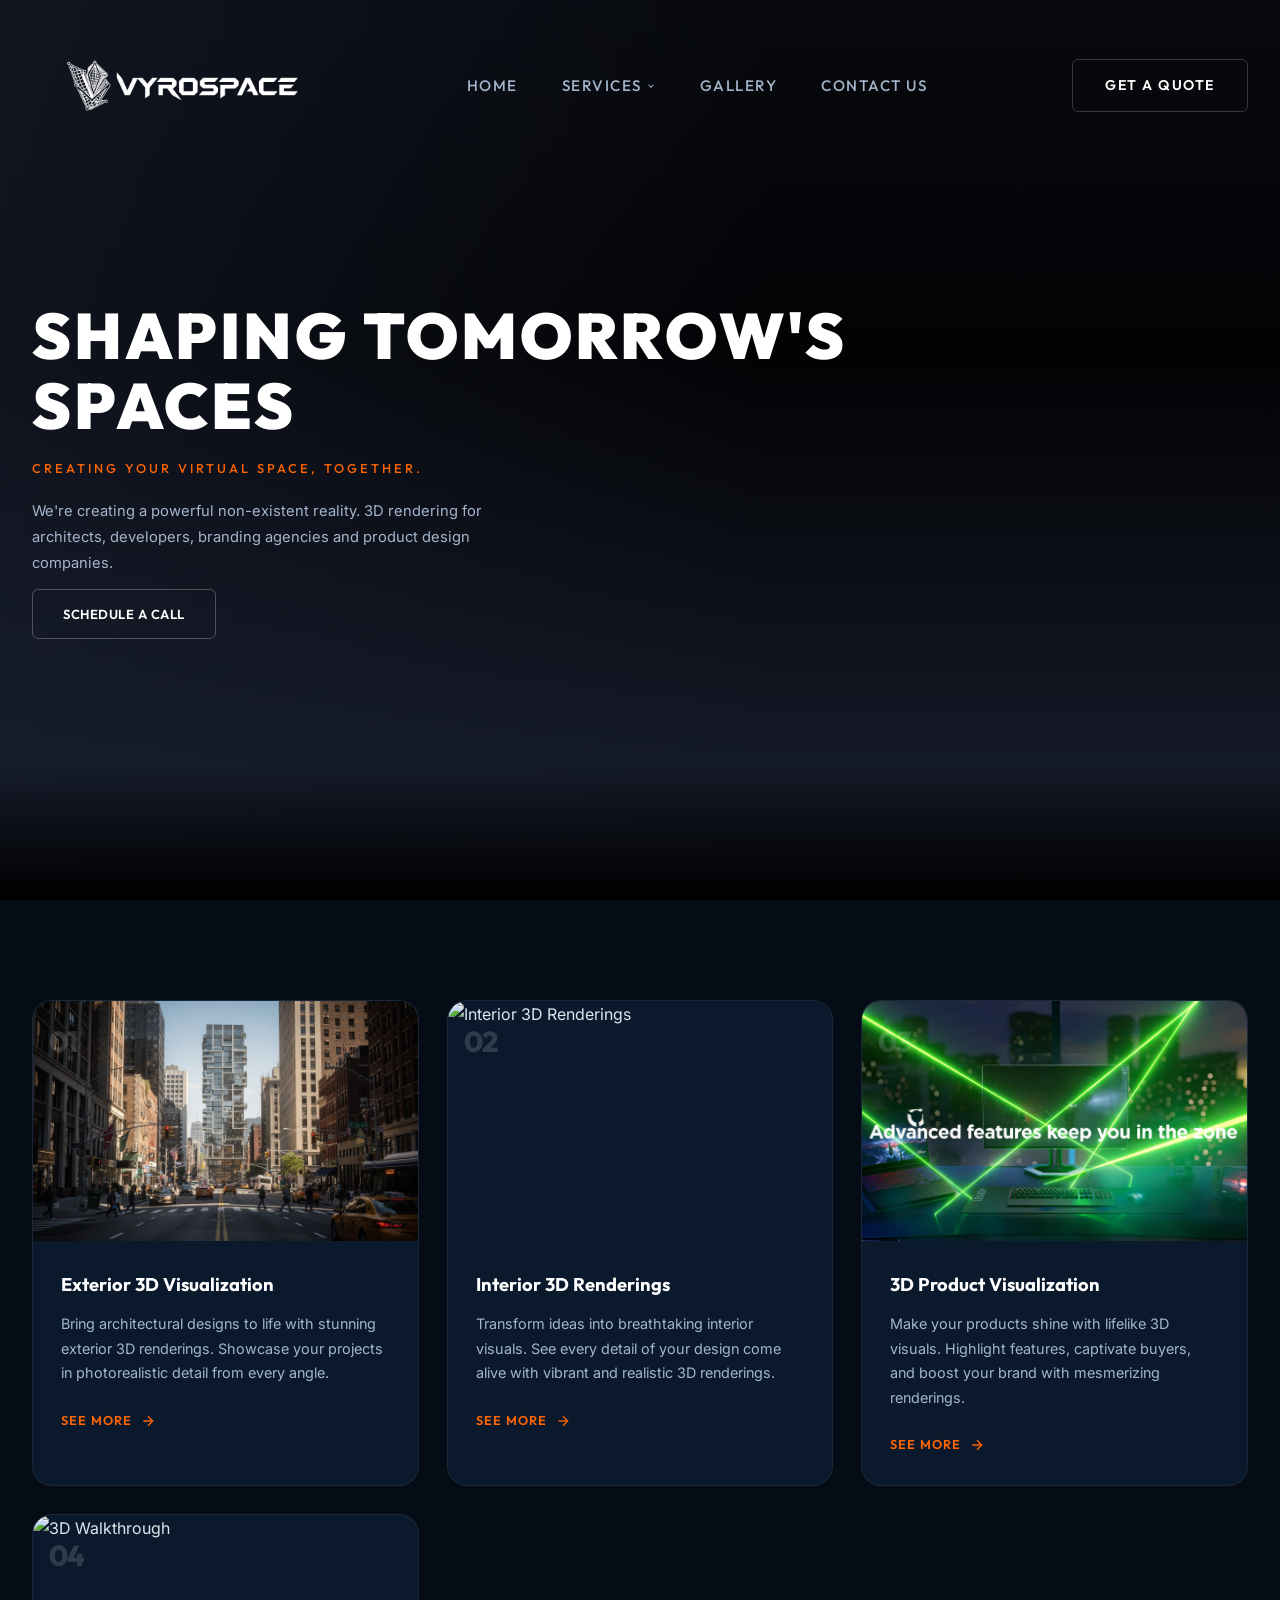
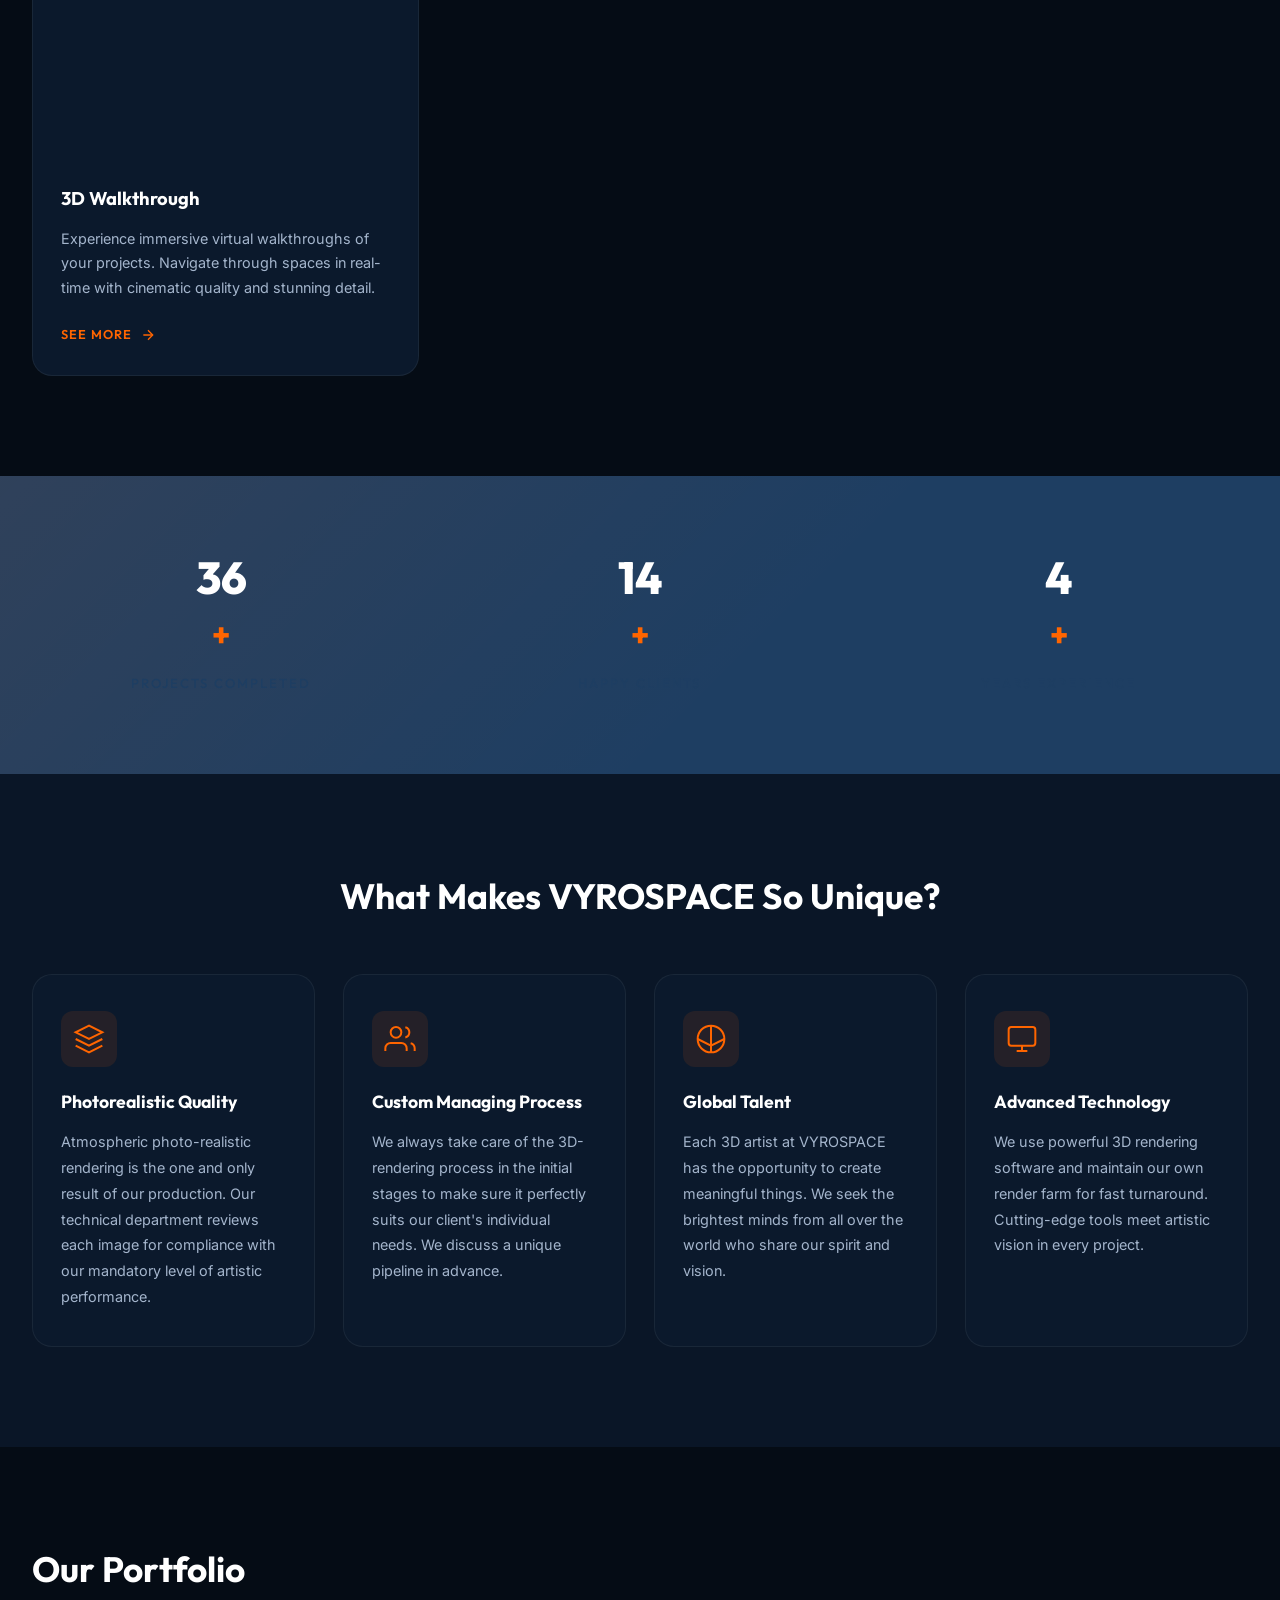
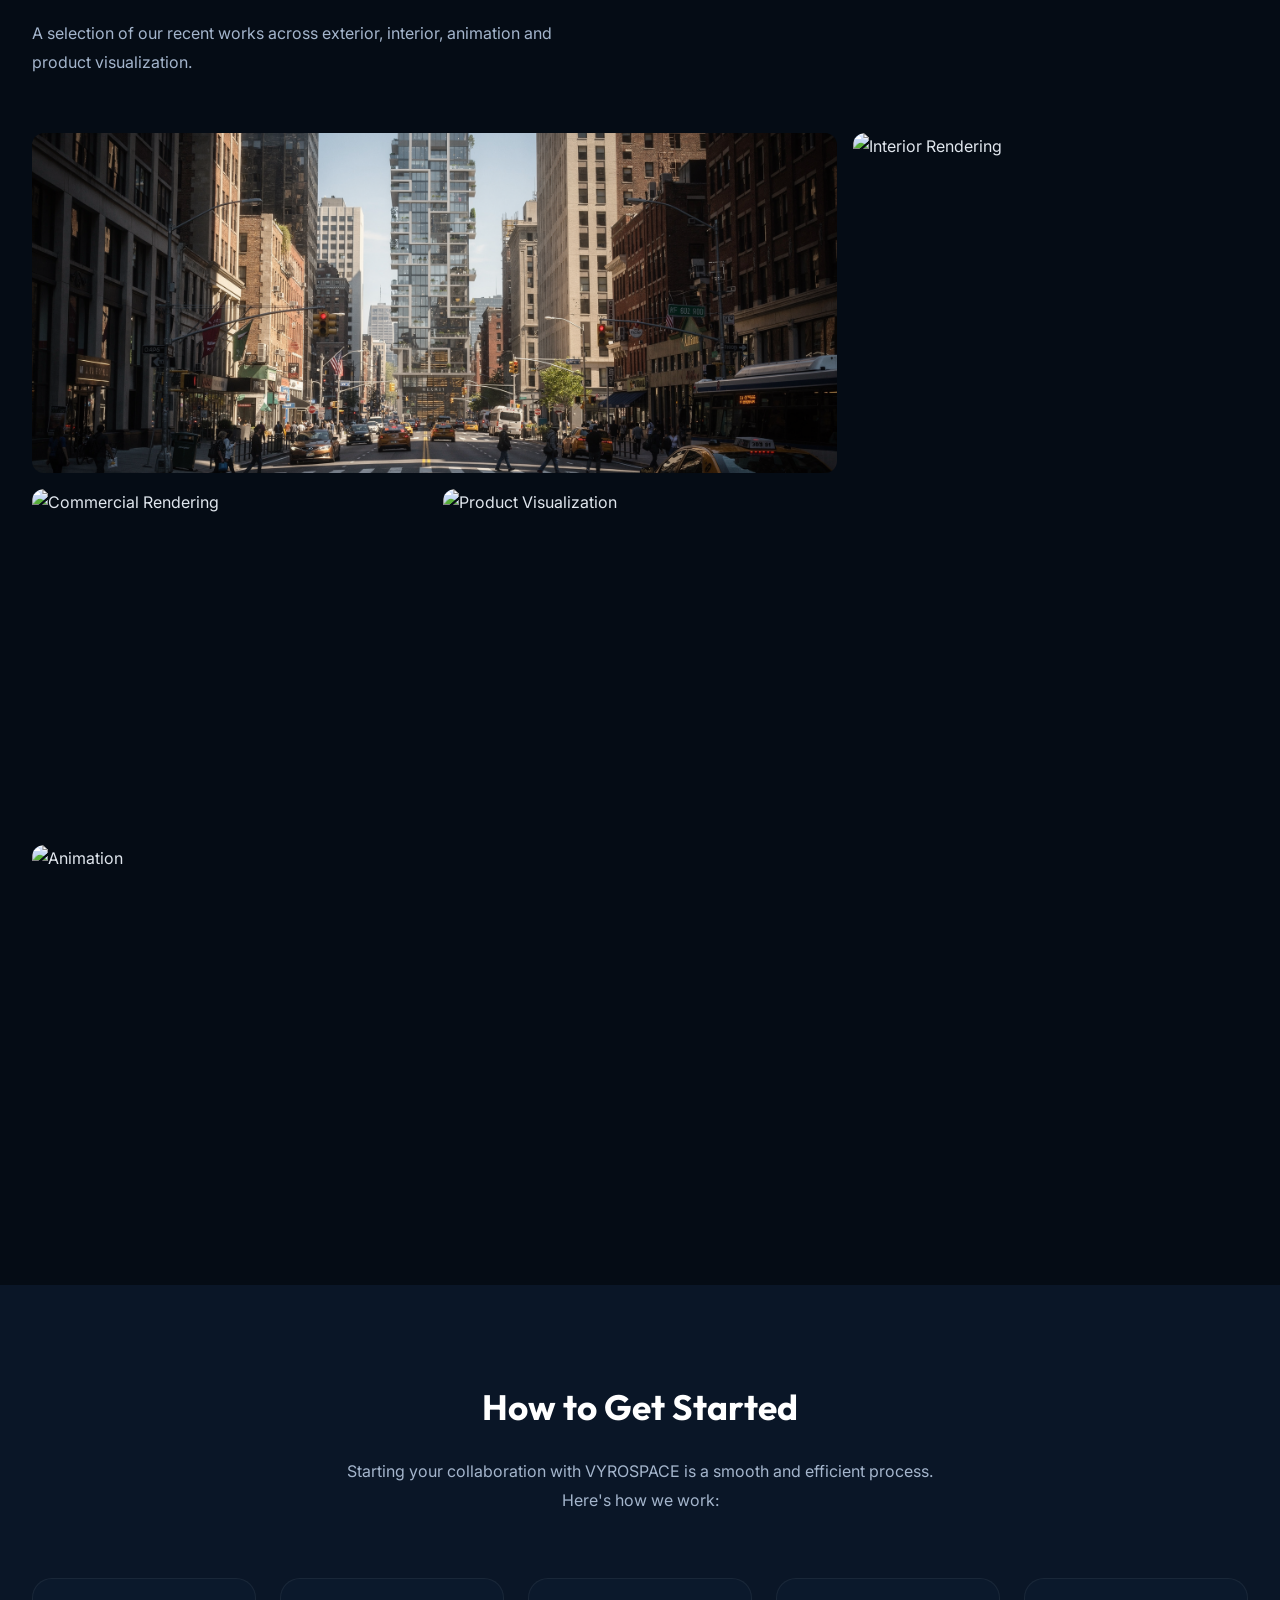
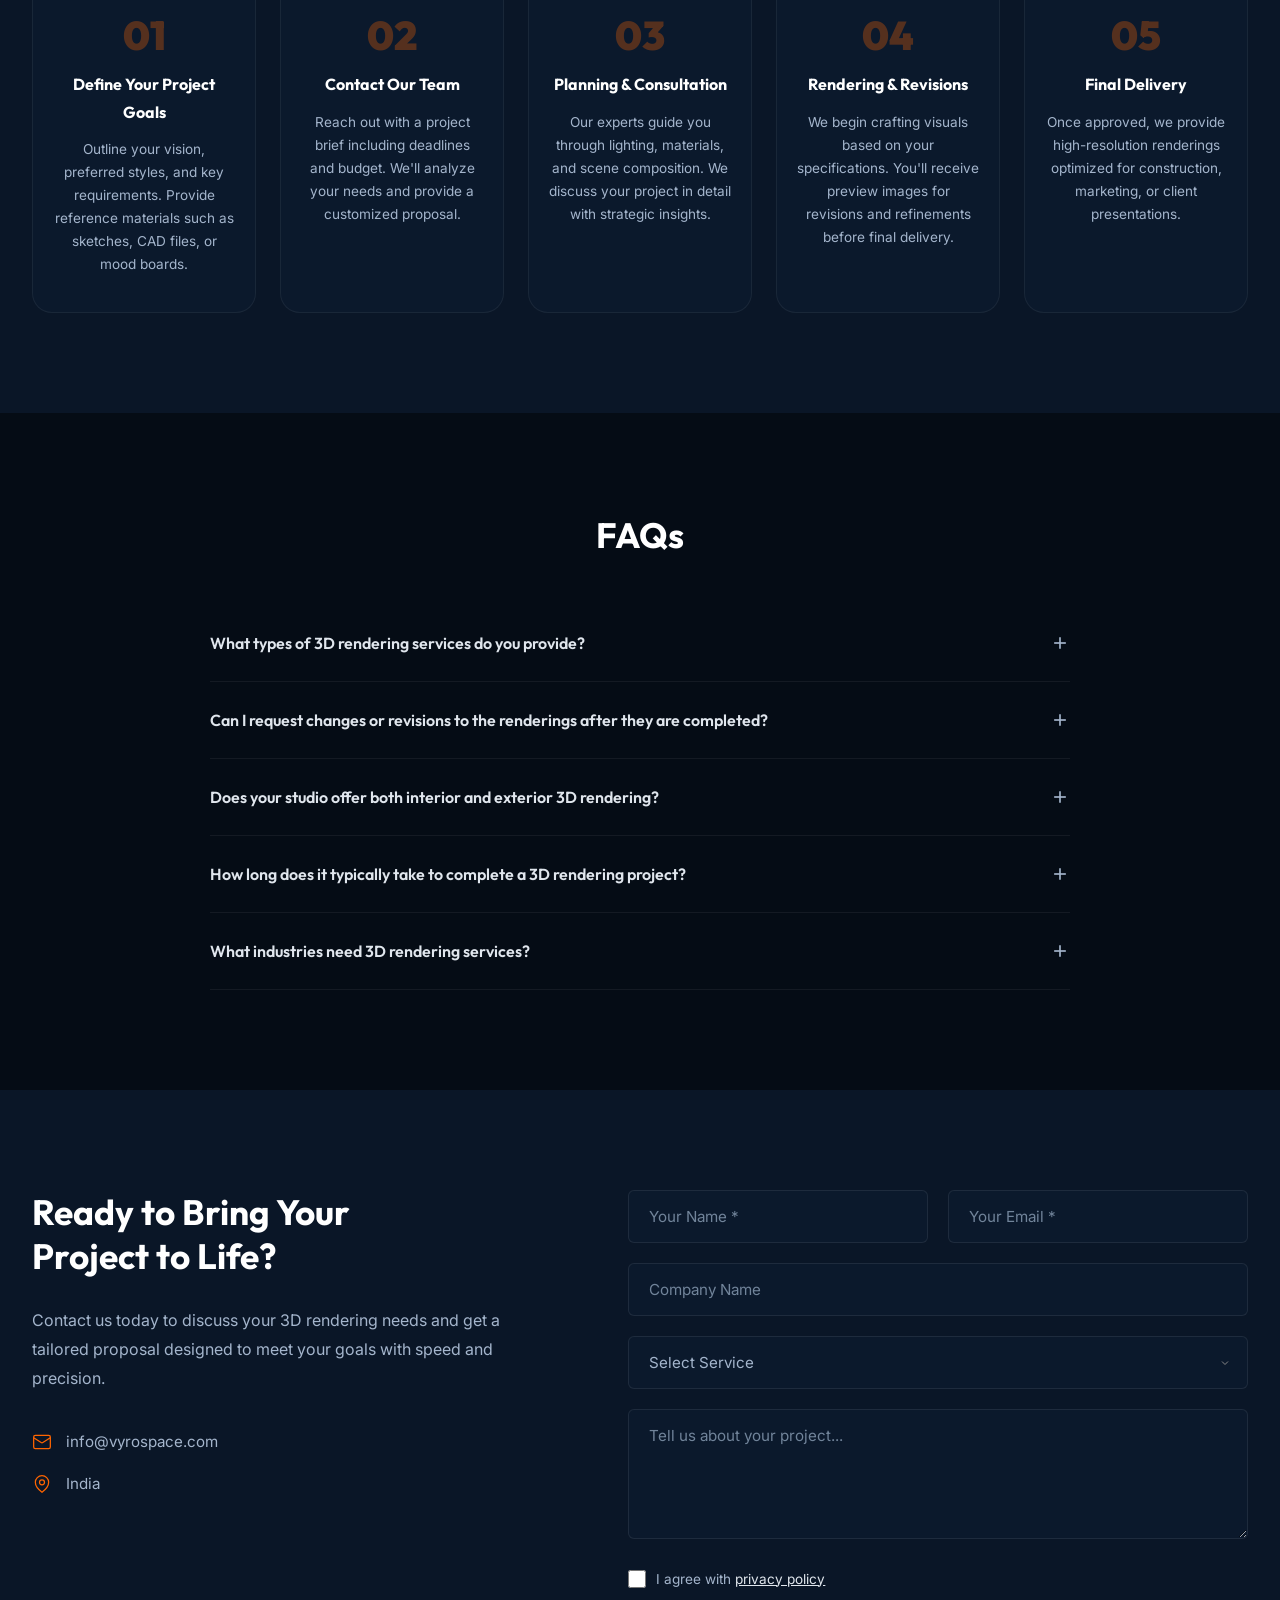
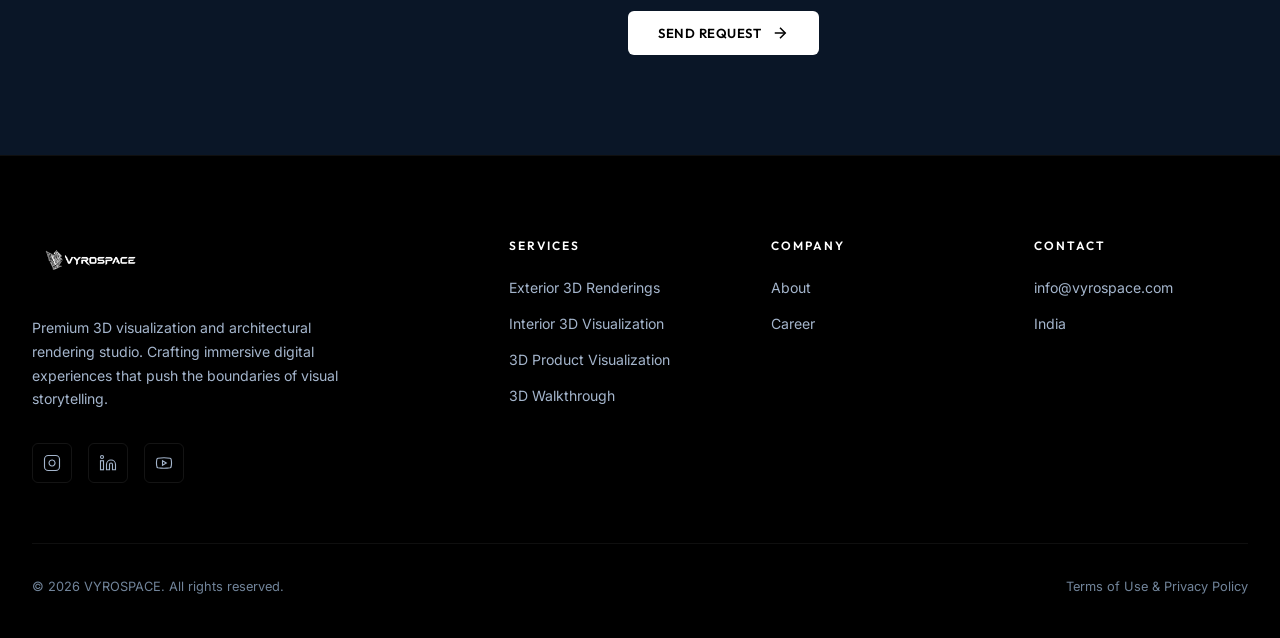
==== index.html @ 3dee6896 "Add customized Terms of Use & Privacy Policy page, re-add footer links and sitemap entry" ====
<!DOCTYPE html>
<html lang="en">

<head>
    <meta charset="UTF-8">
    <meta name="viewport" content="width=device-width, initial-scale=1.0">
    <title>VYROSPACE — 3D Rendering & Architectural Visualization Studio</title>
    <meta name="description"
        content="VYROSPACE is a premier 3D rendering and architectural visualization studio. We provide photorealistic exterior renderings, interior visualizations, product renders, and immersive 3D walkthroughs for architects, developers, and product designers worldwide.">
    <link rel="preconnect" href="https://fonts.googleapis.com">
    <link rel="preconnect" href="https://fonts.gstatic.com" crossorigin>
    <link
        href="https://fonts.googleapis.com/css2?family=Outfit:wght@300;400;500;600;700;800;900&family=Inter:wght@300;400;500;600&display=swap"
        rel="stylesheet">
    <link rel="stylesheet" href="style.css">
    <link rel="canonical" href="https://vyrospace.com/">
    <!-- Favicon -->
    <link rel="icon" type="image/png" sizes="32x32" href="vyro_main_png.png">
    <link rel="icon" type="image/png" sizes="16x16" href="vyro_main_png.png">
    <link rel="apple-touch-icon" sizes="180x180" href="vyro_main_png.png">
    <meta name="msapplication-TileColor" content="#ff6500">
    <meta name="theme-color" content="#0b192c">
    <!-- Google Search -->
    <meta name="google" content="notranslate">
    <!-- Mobile Web App -->
    <meta name="apple-mobile-web-app-status-bar-style" content="#0b192c">
    <meta name="apple-mobile-web-app-capable" content="yes">
    <meta name="mobile-web-app-capable" content="yes">
    <!-- Open Graph / Facebook -->
    <meta property="og:type" content="website">
    <meta property="og:url" content="https://vyrospace.com/">
    <meta property="og:title" content="VYROSPACE — 3D Rendering & Architectural Visualization Studio">
    <meta property="og:description" content="VYROSPACE is a premier 3D rendering and architectural visualization studio. We provide photorealistic exterior renderings, interior visualizations, product renders, and immersive 3D walkthroughs for architects, developers, and product designers worldwide.">
    <meta property="og:image" content="https://vyrospace.com/vyro_main_png.png">
    <meta property="og:site_name" content="VYROSPACE">
    <!-- Twitter Card -->
    <meta name="twitter:card" content="summary_large_image">
    <meta name="twitter:url" content="https://vyrospace.com/">
    <meta name="twitter:title" content="VYROSPACE — 3D Rendering & Architectural Visualization Studio">
    <meta name="twitter:description" content="Premium 3D rendering and architectural visualization studio. Exterior renderings, interior visualizations, product renders, and 3D walkthroughs.">
    <meta name="twitter:image" content="https://vyrospace.com/vyro_main_png.png">
</head>

<body>

    <!-- ===== STRUCTURED DATA (JSON-LD) ===== -->
    <script type="application/ld+json">
{
    "@context": "https://schema.org",
    "@type": "Organization",
    "name": "VYROSPACE",
    "alternateName": "Vyrospace 3D Visualization Studio",
    "url": "https://vyrospace.com",
    "logo": "https://vyrospace.com/vyro_main_png.png",
    "description": "Premium 3D visualization and architectural rendering studio offering exterior renderings, interior visualizations, product renders, and immersive 3D walkthroughs.",
    "foundingDate": "2022",
    "address": {
        "@type": "PostalAddress",
        "addressCountry": "IN"
    },
    "contactPoint": {
        "@type": "ContactPoint",
        "telephone": "",
        "contactType": "Customer Service",
        "email": "info@vyrospace.com",
        "availableLanguage": ["English"]
    },
    "sameAs": [
        "https://www.instagram.com/vyrospace_",
        "https://www.linkedin.com/company/vyrospace",
        "https://www.youtube.com/vyrospace"
    ],
    "serviceType": [
        "3D Exterior Rendering",
        "3D Interior Visualization",
        "3D Product Visualization",
        "3D Architectural Walkthrough",
        "Architectural Animation",
        "Virtual Staging"
    ],
    "areaServed": "Worldwide"
}
    </script>

    <script type="application/ld+json">
{
    "@context": "https://schema.org",
    "@type": "WebSite",
    "name": "VYROSPACE",
    "url": "https://vyrospace.com",
    "potentialAction": {
        "@type": "SearchAction",
        "target": "https://vyrospace.com/?s={search_term_string}",
        "query-input": "required name=search_term_string"
    }
}
    </script>

    <script type="application/ld+json">
{
    "@context": "https://schema.org",
    "@type": "FAQPage",
    "mainEntity": [
        {
            "@type": "Question",
            "name": "What types of 3D rendering services do you provide?",
            "acceptedAnswer": {
                "@type": "Answer",
                "text": "We provide a comprehensive range of 3D rendering services including exterior and interior 3D renderings, architectural animation, product visualization, 3D modeling, virtual staging, floor plan rendering, 360° virtual tours, and aerial view renderings for both architects and manufacturers."
            }
        },
        {
            "@type": "Question",
            "name": "Can I request changes or revisions to the renderings after they are completed?",
            "acceptedAnswer": {
                "@type": "Answer",
                "text": "Yes! Our workflow includes revision rounds. We provide preview images at various stages, allowing you to request changes to materials, lighting, camera angles, and overall composition before final delivery."
            }
        },
        {
            "@type": "Question",
            "name": "Does your studio offer both interior and exterior 3D rendering?",
            "acceptedAnswer": {
                "@type": "Answer",
                "text": "Absolutely. We specialize in both interior and exterior 3D visualization. Each type requires specific expertise, and our team has deep experience in both areas — from residential interiors to large-scale commercial exteriors."
            }
        },
        {
            "@type": "Question",
            "name": "How long does it typically take to complete a 3D rendering project?",
            "acceptedAnswer": {
                "@type": "Answer",
                "text": "Timelines depend on complexity. A single exterior rendering typically takes 3-5 business days. Interior scenes usually take 3-7 days. Animations and large-scale projects are quoted individually. We always discuss timelines upfront during project planning."
            }
        },
        {
            "@type": "Question",
            "name": "What industries need 3D rendering services?",
            "acceptedAnswer": {
                "@type": "Answer",
                "text": "Our services are used across many industries: architecture firms, real estate developers, interior design studios, product manufacturers, furniture companies, branding agencies, and construction companies. Anyone who needs to visualize a concept before it exists benefits from 3D rendering."
            }
        }
    ]
}
    </script>

    <script type="application/ld+json">
{
    "@context": "https://schema.org",
    "@type": "Service",
    "serviceType": "Exterior 3D Rendering",
    "name": "Exterior 3D Rendering Services",
    "alternateName": ["Architectural Visualization", "3D Exterior Renders", "Building Renderings"],
    "description": "Premium exterior 3D rendering services for real estate developers, architects, and marketing teams. Photorealistic architectural visualizations with cinematic lighting and realistic materials.",
    "url": "https://vyrospace.com/exterior-rendering.html",
    "provider": {
        "@type": "Organization",
        "name": "VYROSPACE",
        "url": "https://vyrospace.com"
    },
    "areaServed": "Worldwide"
}
    </script>

    <script type="application/ld+json">
{
    "@context": "https://schema.org",
    "@type": "Service",
    "serviceType": "Interior 3D Visualization",
    "name": "Interior 3D Visualization Services",
    "alternateName": ["Interior Design Renders", "3D Interior Rendering"],
    "description": "Premium interior 3D visualization services. Photorealistic interior renders for architects, designers, and real estate marketing that capture atmosphere, mood, and authentic lived-in details.",
    "url": "https://vyrospace.com/interior-visualization.html",
    "provider": {
        "@type": "Organization",
        "name": "VYROSPACE",
        "url": "https://vyrospace.com"
    },
    "areaServed": "Worldwide"
}
    </script>

    <script type="application/ld+json">
{
    "@context": "https://schema.org",
    "@type": "Service",
    "serviceType": "3D Product Visualization",
    "name": "3D Product Visualization Services",
    "alternateName": ["Product CGI", "Product Rendering", "3D Product Rendering"],
    "description": "Premium 3D product visualization services. Photorealistic CGI renders for e-commerce, marketing, and branding — studio shots, lifestyle scenes, and 360° interactive views.",
    "url": "https://vyrospace.com/product-visualization.html",
    "provider": {
        "@type": "Organization",
        "name": "VYROSPACE",
        "url": "https://vyrospace.com"
    },
    "areaServed": "Worldwide"
}
    </script>

    <script type="application/ld+json">
{
    "@context": "https://schema.org",
    "@type": "Service",
    "serviceType": "3D Walkthrough",
    "name": "Immersive 3D Walkthrough Services",
    "alternateName": ["Virtual Tour", "3D Walkthrough Animation", "Architectural Walkthrough"],
    "description": "Experience your projects before they exist with immersive 3D walkthroughs. Interactive spatial storytelling and cinematic virtual tours for architecture, real estate, and hospitality.",
    "url": "https://vyrospace.com/3d-walkthrough.html",
    "provider": {
        "@type": "Organization",
        "name": "VYROSPACE",
        "url": "https://vyrospace.com"
    },
    "areaServed": "Worldwide"
}
    </script>

    <!-- ===== NAVIGATION ===== -->
    <nav class="navbar" id="navbar">
        <div class="nav-container">
            <a href="#" class="nav-logo"><img src="vyro_main_png.png" alt="VYROSPACE" class="nav-logo-img"></a>
            <div class="nav-menu" id="navMenu">
                <ul class="nav-links">
                    <li><a href="#" class="nav-link">Home</a></li>
                    <li class="nav-dropdown">
                        <a href="#" class="nav-link nav-link-dropdown">Services
                            <svg width="10" height="10" viewBox="0 0 24 24" fill="none" stroke="currentColor"
                                stroke-width="2.5">
                                <polyline points="6 9 12 15 18 9" />
                            </svg>
                        </a>
                        <div class="dropdown-menu">
                            <a href="exterior-rendering.html">Exterior 3D Renderings</a>
                            <a href="interior-visualization.html">Interior 3D Visualization</a>
                            <a href="product-visualization.html">3D Product Visualization</a>
                            <a href="3d-walkthrough.html">3D Walkthrough</a>
                        </div>
                    </li>
                    <li><a href="#works" class="nav-link">Gallery</a></li>

                    <li><a href="#contact" class="nav-link">Contact Us</a></li>
                </ul>
            </div>
            <a href="#contact" class="nav-cta-btn">Get a Quote</a>
            <button class="hamburger" id="hamburger" aria-label="Toggle menu">
                <span></span><span></span><span></span>
            </button>
        </div>
    </nav>

    <!-- ===== HERO SECTION ===== -->
    <section class="hero" id="hero">
        <div class="hero-video-bg">
            <video autoplay muted loop playsinline class="hero-bg-img">
                <source src="hf_20260218_150059_e7d3cd63-dfe4-425d-a7bb-986e0fa27bad.mp4" type="video/mp4">
            </video>
            <div class="hero-overlay"></div>
        </div>

        <div class="hero-content">
            <h1 class="hero-title">Shaping Tomorrow's<br>Spaces</h1>
            <p class="hero-tagline">Creating Your Virtual Space, Together.</p>
            <p class="hero-desc">We're creating a powerful non-existent reality. 3D rendering for architects,
                developers, branding agencies and product design companies.</p>

            <div class="hero-cta-row">

                <a href="#contact" class="btn btn-outline-hero">Schedule a Call</a>
            </div>
        </div>
    </section>

    <!-- ===== SERVICES SHOWCASE ===== -->
    <section class="services-showcase" id="services">
        <div class="container">
            <div class="services-grid">
                <!-- Service 1: Exterior -->
                <div class="service-card reveal-item">
                    <div class="service-card-img">
                        <img src="generated image/Exterior 3d renders/hf_20260221_123254_e76dc5b9-0c51-4465-aec0-39c0541b2e60.png"
                            alt="Exterior 3D Visualization" loading="lazy">
                        <div class="service-card-num">01</div>
                    </div>
                    <div class="service-card-body">
                        <h3>Exterior 3D Visualization</h3>
                        <p>Bring architectural designs to life with stunning exterior 3D renderings. Showcase your
                            projects in photorealistic detail from every angle.</p>
                        <a href="exterior-rendering.html" class="service-link">See More
                            <svg width="16" height="16" viewBox="0 0 24 24" fill="none" stroke="currentColor"
                                stroke-width="2">
                                <line x1="5" y1="12" x2="19" y2="12" />
                                <polyline points="12 5 19 12 12 19" />
                            </svg>
                        </a>
                    </div>
                </div>

                <!-- Service 2: Interior -->
                <div class="service-card reveal-item">
                    <div class="service-card-img">
                        <img src="https://images.unsplash.com/photo-1600607687939-ce8a6c25118c?w=800&q=80"
                            alt="Interior 3D Renderings" loading="lazy">
                        <div class="service-card-num">02</div>
                    </div>
                    <div class="service-card-body">
                        <h3>Interior 3D Renderings</h3>
                        <p>Transform ideas into breathtaking interior visuals. See every detail of your design come
                            alive with vibrant and realistic 3D renderings.</p>
                        <a href="interior-visualization.html" class="service-link">See More
                            <svg width="16" height="16" viewBox="0 0 24 24" fill="none" stroke="currentColor"
                                stroke-width="2">
                                <line x1="5" y1="12" x2="19" y2="12" />
                                <polyline points="12 5 19 12 12 19" />
                            </svg>
                        </a>
                    </div>
                </div>




                <!-- Service 4: Product Viz -->
                <div class="service-card reveal-item">
                    <div class="service-card-img">
                        <img src="Screenshot_1.png" alt="3D Product Visualization" loading="lazy">
                        <div class="service-card-num">03</div>
                    </div>
                    <div class="service-card-body">
                        <h3>3D Product Visualization</h3>
                        <p>Make your products shine with lifelike 3D visuals. Highlight features, captivate buyers, and
                            boost your brand with mesmerizing renderings.</p>
                        <a href="product-visualization.html" class="service-link">See More
                            <svg width="16" height="16" viewBox="0 0 24 24" fill="none" stroke="currentColor"
                                stroke-width="2">
                                <line x1="5" y1="12" x2="19" y2="12" />
                                <polyline points="12 5 19 12 12 19" />
                            </svg>
                        </a>
                    </div>
                </div>

                <!-- Service 5: 3D Walkthrough -->
                <div class="service-card reveal-item">
                    <div class="service-card-img">
                        <img src="https://images.unsplash.com/photo-1545324418-cc1a3fa10c00?w=800&q=80"
                            alt="3D Walkthrough" loading="lazy">
                        <div class="service-card-num">04</div>
                    </div>
                    <div class="service-card-body">
                        <h3>3D Walkthrough</h3>
                        <p>Experience immersive virtual walkthroughs of your projects. Navigate through spaces in
                            real-time
                            with cinematic quality and stunning detail.</p>
                        <a href="3d-walkthrough.html" class="service-link">See More
                            <svg width="16" height="16" viewBox="0 0 24 24" fill="none" stroke="currentColor"
                                stroke-width="2">
                                <line x1="5" y1="12" x2="19" y2="12" />
                                <polyline points="12 5 19 12 12 19" />
                            </svg>
                        </a>
                    </div>
                </div>
            </div>
        </div>
    </section>

    <!-- ===== STATS BAR ===== -->
    <section class="stats-bar">
        <div class="container">
            <div class="stats-grid">
                <div class="stat-item">
                    <span class="stat-num" data-target="37">0</span><span class="stat-suffix">+</span>
                    <span class="stat-label">Projects Completed</span>
                </div>
                <div class="stat-item">
                    <span class="stat-num" data-target="14">0</span><span class="stat-suffix">+</span>
                    <span class="stat-label">Happy Clients</span>
                </div>
                <div class="stat-item">
                    <span class="stat-num" data-target="4">0</span><span class="stat-suffix">+</span>
                    <span class="stat-label">Years Experience</span>
                </div>
            </div>
        </div>
    </section>


    <!-- ===== WHY CHOOSE US ===== -->
    <section class="why-section">
        <div class="container">
            <h2 class="section-heading section-heading-center">What Makes VYROSPACE So Unique?</h2>
            <div class="why-grid">
                <div class="why-card reveal-item">
                    <div class="why-icon">
                        <svg width="32" height="32" viewBox="0 0 24 24" fill="none" stroke="currentColor"
                            stroke-width="1.5">
                            <path d="M12 2L2 7l10 5 10-5-10-5z" />
                            <path d="m2 17 10 5 10-5" />
                            <path d="m2 12 10 5 10-5" />
                        </svg>
                    </div>
                    <h3>Photorealistic Quality</h3>
                    <p>Atmospheric photo-realistic rendering is the one and only result of our production. Our technical
                        department reviews each image for compliance with our mandatory level of artistic performance.
                    </p>
                </div>
                <div class="why-card reveal-item">
                    <div class="why-icon">
                        <svg width="32" height="32" viewBox="0 0 24 24" fill="none" stroke="currentColor"
                            stroke-width="1.5">
                            <path d="M17 21v-2a4 4 0 0 0-4-4H5a4 4 0 0 0-4 4v2" />
                            <circle cx="9" cy="7" r="4" />
                            <path d="M23 21v-2a4 4 0 0 0-3-3.87" />
                            <path d="M16 3.13a4 4 0 0 1 0 7.75" />
                        </svg>
                    </div>
                    <h3>Custom Managing Process</h3>
                    <p>We always take care of the 3D-rendering process in the initial stages to make sure it perfectly
                        suits our client's individual needs. We discuss a unique pipeline in advance.</p>
                </div>
                <div class="why-card reveal-item">
                    <div class="why-icon">
                        <svg width="32" height="32" viewBox="0 0 24 24" fill="none" stroke="currentColor"
                            stroke-width="1.5">
                            <circle cx="12" cy="12" r="10" />
                            <path d="m2 12 10 5 10-5" />
                            <path d="M12 2v20" />
                        </svg>
                    </div>
                    <h3>Global Talent</h3>
                    <p>Each 3D artist at VYROSPACE has the opportunity to create meaningful things. We seek the
                        brightest minds from all over the world who share our spirit and vision.</p>
                </div>
                <div class="why-card reveal-item">
                    <div class="why-icon">
                        <svg width="32" height="32" viewBox="0 0 24 24" fill="none" stroke="currentColor"
                            stroke-width="1.5">
                            <rect x="2" y="3" width="20" height="14" rx="2" />
                            <line x1="8" y1="21" x2="16" y2="21" />
                            <line x1="12" y1="17" x2="12" y2="21" />
                        </svg>
                    </div>
                    <h3>Advanced Technology</h3>
                    <p>We use powerful 3D rendering software and maintain our own render farm for fast turnaround.
                        Cutting-edge tools meet artistic vision in every project.</p>
                </div>
            </div>
        </div>
    </section>

    <!-- ===== GALLERY / PORTFOLIO ===== -->
    <section class="gallery-section" id="works">
        <div class="container">
            <div class="gallery-header">
                <h2 class="section-heading">Our Portfolio</h2>
                <p class="gallery-subtitle">A selection of our recent works across exterior, interior, animation and
                    product visualization.</p>
            </div>
            <div class="gallery-grid">
                <div class="gallery-item gallery-item-wide reveal-item">
                    <img src="generated image/Exterior 3d renders/hf_20260221_123254_e76dc5b9-0c51-4465-aec0-39c0541b2e60.png"
                        alt="Exterior Rendering" loading="lazy">
                    <div class="gallery-overlay">
                        <span class="gallery-tag">Exterior</span>
                        <h3>Villa Complex — Maldives</h3>
                    </div>
                </div>
                <div class="gallery-item reveal-item">
                    <img src="https://images.unsplash.com/photo-1600607687939-ce8a6c25118c?w=600&q=80"
                        alt="Interior Rendering" loading="lazy">
                    <div class="gallery-overlay">
                        <span class="gallery-tag">Interior</span>
                        <h3>Luxury Penthouse — Dubai</h3>
                    </div>
                </div>
                <div class="gallery-item reveal-item">
                    <img src="https://images.unsplash.com/photo-1600566753190-17f0baa2a6c3?w=600&q=80"
                        alt="Commercial Rendering" loading="lazy">
                    <div class="gallery-overlay">
                        <span class="gallery-tag">Commercial</span>
                        <h3>Office Tower — NYC</h3>
                    </div>
                </div>
                <div class="gallery-item reveal-item">
                    <img src="https://images.unsplash.com/photo-1558618666-fcd25c85f82e?w=600&q=80"
                        alt="Product Visualization" loading="lazy">
                    <div class="gallery-overlay">
                        <span class="gallery-tag">Product</span>
                        <h3>Furniture Collection</h3>
                    </div>
                </div>
                <div class="gallery-item gallery-item-wide reveal-item">
                    <img src="https://images.unsplash.com/photo-1486325212027-8081e485255e?w=900&q=80" alt="Animation"
                        loading="lazy">
                    <div class="gallery-overlay">
                        <span class="gallery-tag">Animation</span>
                        <h3>Residential Walkthrough</h3>
                    </div>
                </div>
            </div>
        </div>
    </section>

    <!-- ===== HOW TO GET STARTED ===== -->
    <section class="process-section" id="process">
        <div class="container">
            <h2 class="section-heading section-heading-center">How to Get Started</h2>
            <p class="process-intro">Starting your collaboration with VYROSPACE is a smooth and efficient process.
                Here's how we work:</p>
            <div class="process-grid">
                <div class="process-step reveal-item">
                    <div class="process-num">01</div>
                    <h3>Define Your Project Goals</h3>
                    <p>Outline your vision, preferred styles, and key requirements. Provide reference materials such as
                        sketches, CAD files, or mood boards.</p>
                </div>
                <div class="process-step reveal-item">
                    <div class="process-num">02</div>
                    <h3>Contact Our Team</h3>
                    <p>Reach out with a project brief including deadlines and budget. We'll analyze your needs and
                        provide a customized proposal.</p>
                </div>
                <div class="process-step reveal-item">
                    <div class="process-num">03</div>
                    <h3>Planning & Consultation</h3>
                    <p>Our experts guide you through lighting, materials, and scene composition. We discuss your project
                        in detail with strategic insights.</p>
                </div>
                <div class="process-step reveal-item">
                    <div class="process-num">04</div>
                    <h3>Rendering & Revisions</h3>
                    <p>We begin crafting visuals based on your specifications. You'll receive preview images for
                        revisions and refinements before final delivery.</p>
                </div>
                <div class="process-step reveal-item">
                    <div class="process-num">05</div>
                    <h3>Final Delivery</h3>
                    <p>Once approved, we provide high-resolution renderings optimized for construction, marketing, or
                        client presentations.</p>
                </div>
            </div>
        </div>
    </section>


    <!-- ===== FAQS SECTION ===== -->
    <section class="faq-section" id="faq">
        <div class="container">
            <h2 class="section-heading section-heading-center">FAQs</h2>
            <div class="faq-list">
                <div class="faq-item">
                    <button class="faq-question">
                        <span>What types of 3D rendering services do you provide?</span>
                        <svg class="faq-icon" width="20" height="20" viewBox="0 0 24 24" fill="none"
                            stroke="currentColor" stroke-width="2">
                            <line x1="12" y1="5" x2="12" y2="19" />
                            <line x1="5" y1="12" x2="19" y2="12" />
                        </svg>
                    </button>
                    <div class="faq-answer">
                        <p>We provide a comprehensive range of 3D rendering services including exterior and interior 3D
                            renderings, architectural animation, product visualization, 3D modeling, virtual staging,
                            floor plan rendering, 360° virtual tours, and aerial view renderings for both architects and
                            manufacturers.</p>
                    </div>
                </div>
                <div class="faq-item">
                    <button class="faq-question">
                        <span>Can I request changes or revisions to the renderings after they are completed?</span>
                        <svg class="faq-icon" width="20" height="20" viewBox="0 0 24 24" fill="none"
                            stroke="currentColor" stroke-width="2">
                            <line x1="12" y1="5" x2="12" y2="19" />
                            <line x1="5" y1="12" x2="19" y2="12" />
                        </svg>
                    </button>
                    <div class="faq-answer">
                        <p>Yes! Our workflow includes revision rounds. We provide preview images at various stages,
                            allowing you to request changes to materials, lighting, camera angles, and overall
                            composition before final delivery.</p>
                    </div>
                </div>
                <div class="faq-item">
                    <button class="faq-question">
                        <span>Does your studio offer both interior and exterior 3D rendering?</span>
                        <svg class="faq-icon" width="20" height="20" viewBox="0 0 24 24" fill="none"
                            stroke="currentColor" stroke-width="2">
                            <line x1="12" y1="5" x2="12" y2="19" />
                            <line x1="5" y1="12" x2="19" y2="12" />
                        </svg>
                    </button>
                    <div class="faq-answer">
                        <p>Absolutely. We specialize in both interior and exterior 3D visualization. Each type requires
                            specific expertise, and our team has deep experience in both areas — from residential
                            interiors to large-scale commercial exteriors.</p>
                    </div>
                </div>
                <div class="faq-item">
                    <button class="faq-question">
                        <span>How long does it typically take to complete a 3D rendering project?</span>
                        <svg class="faq-icon" width="20" height="20" viewBox="0 0 24 24" fill="none"
                            stroke="currentColor" stroke-width="2">
                            <line x1="12" y1="5" x2="12" y2="19" />
                            <line x1="5" y1="12" x2="19" y2="12" />
                        </svg>
                    </button>
                    <div class="faq-answer">
                        <p>Timelines depend on complexity. A single exterior rendering typically takes 3-5 business
                            days. Interior scenes usually take 3-7 days. Animations and large-scale projects are quoted
                            individually. We always discuss timelines upfront during project planning.</p>
                    </div>
                </div>
                <div class="faq-item">
                    <button class="faq-question">
                        <span>What industries need 3D rendering services?</span>
                        <svg class="faq-icon" width="20" height="20" viewBox="0 0 24 24" fill="none"
                            stroke="currentColor" stroke-width="2">
                            <line x1="12" y1="5" x2="12" y2="19" />
                            <line x1="5" y1="12" x2="19" y2="12" />
                        </svg>
                    </button>
                    <div class="faq-answer">
                        <p>Our services are used across many industries: architecture firms, real estate developers,
                            interior design studios, product manufacturers, furniture companies, branding agencies, and
                            construction companies. Anyone who needs to visualize a concept before it exists benefits
                            from 3D rendering.</p>
                    </div>
                </div>
            </div>
        </div>
    </section>

    <!-- ===== CONTACT / CTA SECTION ===== -->
    <section class="contact-section" id="contact">
        <div class="container">
            <div class="contact-layout">
                <div class="contact-left">
                    <h2 class="section-heading">Ready to Bring Your<br>Project to Life?</h2>
                    <p class="contact-desc">Contact us today to discuss your 3D rendering needs and get a tailored
                        proposal designed to meet your goals with speed and precision.</p>
                    <div class="contact-info-list">
                        <div class="contact-info-item">
                            <svg width="20" height="20" viewBox="0 0 24 24" fill="none" stroke="currentColor"
                                stroke-width="1.5">
                                <rect width="20" height="16" x="2" y="4" rx="2" />
                                <path d="m22 7-8.97 5.7a1.94 1.94 0 0 1-2.06 0L2 7" />
                            </svg>
                            <a href="mailto:info@vyrospace.com">info@vyrospace.com</a>
                        </div>
                        <div class="contact-info-item">
                            <svg width="20" height="20" viewBox="0 0 24 24" fill="none" stroke="currentColor"
                                stroke-width="1.5">
                                <path d="M20 10c0 6-8 12-8 12s-8-6-8-12a8 8 0 0 1 16 0Z" />
                                <circle cx="12" cy="10" r="3" />
                            </svg>
                            <span>India</span>
                        </div>
                    </div>
                </div>
                <div class="contact-right">
                    <form class="contact-form" id="contactForm">
                        <div class="form-row">
                            <div class="form-group">
                                <input type="text" id="name" name="name" placeholder="Your Name *" required>
                            </div>
                            <div class="form-group">
                                <input type="email" id="email" name="email" placeholder="Your Email *" required>
                            </div>
                        </div>
                        <div class="form-group">
                            <input type="text" id="company" name="company" placeholder="Company Name">
                        </div>
                        <div class="form-group">
                            <select id="service" name="service">
                                <option value="" disabled selected>Select Service</option>
                                <option value="exterior">Exterior 3D Renderings</option>
                                <option value="interior">Interior 3D Visualization</option>
                                <option value="product">3D Product Visualization</option>
                                <option value="walkthrough">3D Walkthrough</option>
                                <option value="modeling">3D Modeling</option>
                                <option value="other">Other</option>
                            </select>
                        </div>
                        <div class="form-group">
                            <textarea id="message" name="message" placeholder="Tell us about your project..."
                                rows="5"></textarea>
                        </div>
                        <div class="form-group form-checkbox">
                            <input type="checkbox" id="privacy" name="privacy" required>
                            <label for="privacy">I agree with <a href="#">privacy policy</a></label>
                        </div>
                        <button type="submit" class="btn btn-primary btn-submit">
                            Send Request
                            <svg width="18" height="18" viewBox="0 0 24 24" fill="none" stroke="currentColor"
                                stroke-width="2">
                                <line x1="5" y1="12" x2="19" y2="12" />
                                <polyline points="12 5 19 12 12 19" />
                            </svg>
                        </button>
                    </form>
                </div>
            </div>
        </div>
    </section>

    <!-- ===== FOOTER ===== -->
    <footer class="footer">
        <div class="container">
            <div class="footer-grid">
                <div class="footer-col footer-brand">
                    <a href="#" class="nav-logo"><img src="vyro_main_png.png" alt="VYROSPACE" class="nav-logo-img"></a>
                    <p>Premium 3D visualization and architectural rendering studio. Crafting immersive digital
                        experiences that push the boundaries of visual storytelling.</p>
                    <div class="footer-socials">
                        <a href="https://www.instagram.com/vyrospace_" target="_blank" rel="noopener noreferrer" aria-label="Instagram">
                            <svg width="18" height="18" viewBox="0 0 24 24" fill="none" stroke="currentColor"
                                stroke-width="1.5">
                                <rect width="20" height="20" x="2" y="2" rx="5" />
                                <path d="M16 11.37A4 4 0 1 1 12.63 8 4 4 0 0 1 16 11.37z" />
                                <line x1="17.5" x2="17.51" y1="6.5" y2="6.5" />
                            </svg>
                        </a>
                        <a href="#" aria-label="LinkedIn">
                            <svg width="18" height="18" viewBox="0 0 24 24" fill="none" stroke="currentColor"
                                stroke-width="1.5">
                                <path d="M16 8a6 6 0 0 1 6 6v7h-4v-7a2 2 0 0 0-4 0v7h-4v-7a6 6 0 0 1 6-6z" />
                                <rect width="4" height="12" x="2" y="9" />
                                <circle cx="4" cy="4" r="2" />
                            </svg>
                        </a>

                        <a href="#" aria-label="YouTube">
                            <svg width="18" height="18" viewBox="0 0 24 24" fill="none" stroke="currentColor"
                                stroke-width="1.5">
                                <path
                                    d="M2.5 17a24.12 24.12 0 0 1 0-10 2 2 0 0 1 1.4-1.4 49.56 49.56 0 0 1 16.2 0A2 2 0 0 1 21.5 7a24.12 24.12 0 0 1 0 10 2 2 0 0 1-1.4 1.4 49.55 49.55 0 0 1-16.2 0A2 2 0 0 1 2.5 17" />
                                <path d="m10 15 5-3-5-3z" />
                            </svg>
                        </a>
                    </div>
                </div>
                <div class="footer-col">
                    <h4>Services</h4>
                    <a href="exterior-rendering.html">Exterior 3D Renderings</a>
                    <a href="interior-visualization.html">Interior 3D Visualization</a>
                    <a href="product-visualization.html">3D Product Visualization</a>
                    <a href="3d-walkthrough.html">3D Walkthrough</a>
                </div>
                <div class="footer-col">
                    <h4>Company</h4>
                    <a href="#">About</a>
                    <a href="#">Career</a>
                </div>
                <div class="footer-col">
                    <h4>Contact</h4>
                    <a href="mailto:info@vyrospace.com">info@vyrospace.com</a>
                    <a href="#">India</a>
                </div>
            </div>
            <div class="footer-bottom">
                <p>&copy; 2026 VYROSPACE. All rights reserved.</p>
                <a href="privacy-policy.html">Terms of Use &amp; Privacy Policy</a>
            </div>
        </div>
    </footer>

    <script src="script.js"></script>
</body>

</html>
---- style.css ----
/* ===== VYROSPACE — Custom Brand Theme ===== */

/* --- CSS Custom Properties --- */
:root {
    /* ---- New Theme Palette ---- */
    /* #000000  #0b192c  #1e3e62  #ff6500 */

    /* Dark palette */
    --bg-dark: #000000;
    --bg-section: #050c15;
    --bg-section-alt: #0a1627;
    --bg-card: #0b192c;
    --bg-card-hover: #122643;
    --bg-input: #0b192c;

    /* Text */
    --text-white: #ffffff;
    --text-light: #e0e6ed;
    --text-muted: #a4b5cc;
    --text-dim: #71849a;

    /* Accent & Brand Colors */
    --accent: #ff6500;
    --accent-light: #ff8533;
    --accent-hover: #cc5100;
    --brand-navy: #1e3e62;
    --brand-deep: #0b192c;
    --brand-ice: #ffffff;
    --brand-steel: #1e3e62;

    /* Typography */
    --font-primary: 'Outfit', sans-serif;
    --font-body: 'Inter', sans-serif;

    /* Layout */
    --container: 1280px;
    --section-gap: 100px;

    /* Radius */
    --radius-sm: 6px;
    --radius-md: 12px;
    --radius-lg: 20px;

    /* Transitions */
    --ease: cubic-bezier(0.4, 0, 0.2, 1);
    --t-fast: 0.25s;
    --t-base: 0.4s;
    --t-slow: 0.7s;
}

/* --- Reset --- */
*,
*::before,
*::after {
    margin: 0;
    padding: 0;
    box-sizing: border-box;
}

html {
    scroll-behavior: smooth;
    scroll-padding-top: 80px;
}

body {
    font-family: var(--font-body);
    background: var(--bg-dark);
    color: var(--text-light);
    line-height: 1.7;
    overflow-x: hidden;
    -webkit-font-smoothing: antialiased;
    cursor: default;
}

a,
button,
input,
select,
textarea,
[role="button"],
.gallery-item,
.service-card,
.faq-question,
.work-card {
    cursor: pointer !important;
}

a {
    text-decoration: none;
    color: inherit;
    transition: color var(--t-fast) var(--ease);
}

img {
    max-width: 100%;
    height: auto;
    display: block;
}

ul,
ol {
    list-style: none;
}

.container {
    max-width: var(--container);
    margin: 0 auto;
    padding: 0 32px;
}

/* --- Shared Section Heading --- */
.section-heading {
    font-family: var(--font-primary);
    font-size: clamp(1.5rem, 2.8vw, 2.2rem);
    font-weight: 700;
    color: var(--text-white);
    line-height: 1.25;
    margin-bottom: 28px;
}

.section-heading-center {
    text-align: center;
}

.section-label {
    font-family: var(--font-primary);
    font-size: clamp(1.1rem, 2.2vw, 1.5rem);
    font-weight: 600;
    text-transform: uppercase;
    letter-spacing: 2px;
    color: var(--text-white);
    margin-bottom: 16px;
}

/* --- Buttons --- */
.btn {
    display: inline-flex;
    align-items: center;
    gap: 10px;
    font-family: var(--font-primary);
    font-size: 0.82rem;
    font-weight: 600;
    letter-spacing: 0.5px;
    padding: 13px 30px;
    border: none;
    border-radius: var(--radius-sm);
    cursor: pointer;
    transition: all var(--t-base) var(--ease);
    text-transform: uppercase;
}

.btn-primary {
    background: var(--text-white);
    color: var(--bg-dark);
}

.btn-primary:hover {
    background: var(--brand-ice);
    transform: translateY(-2px);
    box-shadow: 0 8px 30px rgba(255, 255, 255, 0.15);
}

/* --- Reveal animation --- */
.reveal-item {
    opacity: 0;
    transform: translateY(50px);
    transition: opacity 0.9s var(--ease), transform 0.9s var(--ease);
}

.reveal-item.visible {
    opacity: 1;
    transform: translateY(0);
}

/* ===================================================
   NAVBAR
   =================================================== */
.navbar {
    position: fixed;
    top: 0;
    left: 0;
    right: 0;
    z-index: 1000;
    padding: 24px 0;
    transition: all var(--t-base) var(--ease);
}

.navbar.scrolled {
    padding: 14px 0;
    background: rgba(24, 30, 46, 0.95);
    backdrop-filter: blur(24px);
    -webkit-backdrop-filter: blur(24px);
    border-bottom: 1px solid rgba(255, 255, 255, 0.06);
}

.nav-container {
    max-width: var(--container);
    margin: 0 auto;
    padding: 0 32px;
    display: flex;
    align-items: center;
    justify-content: space-between;
}

.nav-logo {
    font-family: var(--font-primary);
    font-size: 1.6rem;
    font-weight: 800;
    letter-spacing: 4px;
    color: var(--text-white);
}

.nav-logo span {
    font-weight: 400;
    color: var(--text-muted);
}

.nav-logo-img {
    height: 123px;
    width: auto;
    display: block;
    filter: brightness(0) invert(1);
    transition: opacity var(--t-fast) var(--ease);
}

.nav-logo:hover .nav-logo-img {
    opacity: 0.8;
}

.footer-brand .nav-logo-img {
    height: 48px;
    margin-bottom: 0;
}

.nav-links {
    display: flex;
    align-items: center;
    gap: 44px;
}

.nav-link {
    font-family: var(--font-primary);
    font-size: 0.95rem;
    font-weight: 500;
    letter-spacing: 1.5px;
    text-transform: uppercase;
    color: var(--text-muted);
    padding: 8px 0;
    position: relative;
    transition: color var(--t-fast) var(--ease);
}

.nav-link:hover {
    color: var(--text-white);
}

.nav-link-dropdown {
    display: flex;
    align-items: center;
    gap: 4px;
}

/* Dropdown */
.nav-dropdown {
    position: relative;
}

.dropdown-menu {
    position: absolute;
    top: 100%;
    left: -16px;
    min-width: 260px;
    padding: 12px 0;
    background: var(--bg-card);
    border: 1px solid rgba(255, 255, 255, 0.08);
    border-radius: var(--radius-md);
    opacity: 0;
    visibility: hidden;
    transform: translateY(8px);
    transition: all var(--t-fast) var(--ease);
    box-shadow: 0 20px 60px rgba(0, 0, 0, 0.5);
}

.nav-dropdown:hover .dropdown-menu {
    opacity: 1;
    visibility: visible;
    transform: translateY(0);
}

.dropdown-menu a {
    display: block;
    padding: 10px 24px;
    font-family: var(--font-primary);
    font-size: 0.78rem;
    font-weight: 500;
    letter-spacing: 0.5px;
    color: var(--text-muted);
    transition: all var(--t-fast);
}

.dropdown-menu a:hover {
    color: var(--text-white);
    background: rgba(255, 255, 255, 0.04);
    padding-left: 30px;
}

.nav-cta-btn {
    font-family: var(--font-primary);
    font-size: 0.88rem;
    font-weight: 600;
    letter-spacing: 1.5px;
    text-transform: uppercase;
    padding: 14px 32px;
    border: 1px solid rgba(255, 255, 255, 0.2);
    border-radius: var(--radius-sm);
    color: var(--text-white);
    transition: all var(--t-base) var(--ease);
}

.nav-cta-btn:hover {
    background: var(--text-white);
    color: var(--bg-dark);
    border-color: var(--text-white);
}

.hamburger {
    display: none;
    flex-direction: column;
    gap: 5px;
    background: none;
    border: none;
    cursor: pointer;
    padding: 4px;
    z-index: 1001;
}

.hamburger span {
    width: 26px;
    height: 2px;
    background: var(--text-white);
    border-radius: 2px;
    transition: all var(--t-base) var(--ease);
}

.hamburger.active span:nth-child(1) {
    transform: translateY(7px) rotate(45deg);
}

.hamburger.active span:nth-child(2) {
    opacity: 0;
}

.hamburger.active span:nth-child(3) {
    transform: translateY(-7px) rotate(-45deg);
}


/* ===================================================
   HERO
   =================================================== */
.hero {
    position: relative;
    min-height: 100vh;
    display: flex;
    align-items: center;
    padding: 120px 0 80px;
    overflow: hidden;
}

.hero-video-bg {
    position: absolute;
    inset: 0;
    z-index: 0;
}

.hero-bg-img {
    width: 100%;
    height: 100%;
    object-fit: cover;
    filter: brightness(0.35) saturate(0.8);
}

.hero-overlay {
    position: absolute;
    inset: 0;
    background:
        linear-gradient(180deg, rgba(24, 30, 46, 0.3) 0%, rgba(24, 30, 46, 0.1) 40%, rgba(24, 30, 46, 0.85) 85%, var(--bg-dark) 100%),
        linear-gradient(90deg, rgba(24, 30, 46, 0.6) 0%, transparent 60%);
}

/* --- Giant brand watermark behind content --- */
.hero-brand-watermark {
    position: absolute;
    top: 50%;
    left: 50%;
    transform: translate(-50%, -55%);
    z-index: 1;
    font-family: var(--font-primary);
    font-size: clamp(5rem, 12vw, 12rem);
    font-weight: 900;
    letter-spacing: 20px;
    white-space: nowrap;
    text-transform: uppercase;
    color: transparent;
    -webkit-text-stroke: 1.5px rgba(255, 255, 255, 0.07);
    user-select: none;
    pointer-events: none;
    animation: watermarkFloat 8s ease-in-out infinite alternate;
}

@keyframes watermarkFloat {
    0% {
        transform: translate(-50%, -55%) scale(1);
        opacity: 0.7;
    }

    100% {
        transform: translate(-50%, -55%) scale(1.03);
        opacity: 1;
    }
}

.hero-content {
    position: relative;
    z-index: 2;
    max-width: var(--container);
    margin: 0 auto;
    padding: 0 32px;
    width: 100%;
}

.hero-breadcrumb {
    display: flex;
    align-items: center;
    gap: 8px;
    font-size: 0.78rem;
    color: var(--text-muted);
    margin-bottom: 32px;
    font-family: var(--font-primary);
    letter-spacing: 0.5px;
    position: relative;
    z-index: 10;
}

.hero-breadcrumb a {
    color: var(--text-muted);
    pointer-events: auto;
    padding: 4px 2px;
    transition: color var(--t-fast);
}

.hero-breadcrumb a:hover {
    color: var(--text-white);
    text-decoration: underline;
}

.hero-breadcrumb span {
    color: var(--text-white);
}

.hero-title {
    font-family: var(--font-primary);
    font-size: clamp(2.8rem, 5vw, 5rem);
    font-weight: 900;
    line-height: 1.1;
    color: var(--text-white);
    margin-bottom: 16px;
    letter-spacing: 3px;
    text-transform: uppercase;
    animation: heroTitleIn 1.2s cubic-bezier(0.16, 1, 0.3, 1) both;
}

@keyframes heroTitleIn {
    0% {
        opacity: 0;
        transform: translateY(40px);
        letter-spacing: 12px;
    }

    100% {
        opacity: 1;
        transform: translateY(0);
        letter-spacing: 3px;
    }
}

.hero-tagline {
    font-family: var(--font-primary);
    font-size: clamp(0.72rem, 1vw, 0.88rem);
    font-weight: 500;
    letter-spacing: 3px;
    text-transform: uppercase;
    color: var(--accent);
    margin-bottom: 20px;
    animation: heroFadeIn 1s 0.3s var(--ease) both;
}

@keyframes heroFadeIn {
    0% {
        opacity: 0;
        transform: translateY(20px);
    }

    100% {
        opacity: 1;
        transform: translateY(0);
    }
}

.hero-desc {
    max-width: 520px;
    font-size: 0.92rem;
    color: var(--text-muted);
    line-height: 1.75;
    margin-bottom: 12px;
    animation: heroFadeIn 1s 0.5s var(--ease) both;
}

.hero-cta-row {
    display: flex;
    gap: 16px;
    animation: heroFadeIn 1s 0.7s var(--ease) both;
}

.btn-outline-hero {
    background: transparent;
    color: var(--text-white);
    border: 1px solid rgba(255, 255, 255, 0.25);
}

.btn-outline-hero:hover {
    background: rgba(255, 255, 255, 0.08);
    border-color: rgba(255, 255, 255, 0.5);
    transform: translateY(-2px);
}


/* ===================================================
   HERO — sub paragraph
   =================================================== */
.hero-sub {
    max-width: 540px;
    font-family: var(--font-primary);
    font-size: 0.78rem;
    font-weight: 600;
    letter-spacing: 1.5px;
    text-transform: uppercase;
    color: var(--text-muted);
    margin-bottom: 28px;
    animation: heroFadeIn 1s 0.6s var(--ease) both;
}


/* ===================================================
   SERVICES SHOWCASE
   =================================================== */
.services-showcase {
    padding: var(--section-gap) 0;
    background: var(--bg-section);
}

.services-grid {
    display: grid;
    grid-template-columns: repeat(3, 1fr);
    gap: 28px;
}

.service-card {
    background: var(--bg-card);
    border: 1px solid rgba(255, 255, 255, 0.06);
    border-radius: var(--radius-lg);
    overflow: hidden;
    position: relative;
    transition: all var(--t-base) var(--ease);
}

.service-card:hover {
    border-color: rgba(255, 255, 255, 0.15);
    transform: translateY(-6px);
    box-shadow: 0 24px 60px rgba(0, 0, 0, 0.3);
}

.service-card:nth-child(4),
.service-card:nth-child(5) {
    grid-column: span 1;
}

.service-card-img {
    position: relative;
    height: 240px;
    overflow: hidden;
}

.service-card-img img {
    width: 100%;
    height: 100%;
    object-fit: cover;
    transition: transform var(--t-slow) var(--ease);
}

.service-card:hover .service-card-img img {
    transform: scale(1.08);
}

.service-card-num {
    position: absolute;
    top: 16px;
    left: 16px;
    font-family: var(--font-primary);
    font-size: 1.8rem;
    font-weight: 800;
    color: rgba(255, 255, 255, 0.15);
    letter-spacing: -1px;
}

.service-card-body {
    padding: 28px;
}

.service-card-body h3 {
    font-family: var(--font-primary);
    font-size: 1.15rem;
    font-weight: 700;
    color: var(--text-white);
    margin-bottom: 12px;
}

.service-card-body p {
    font-size: 0.9rem;
    color: var(--text-muted);
    line-height: 1.7;
    margin-bottom: 20px;
}

.service-link {
    display: inline-flex;
    align-items: center;
    gap: 8px;
    font-family: var(--font-primary);
    font-size: 0.8rem;
    font-weight: 600;
    letter-spacing: 1px;
    text-transform: uppercase;
    color: var(--accent);
    transition: all var(--t-fast) var(--ease);
}

.service-link:hover {
    color: var(--accent-light);
    gap: 14px;
}

.service-link::before {
    content: '';
    position: absolute;
    inset: 0;
    z-index: 10;
}


/* ===================================================
   STATS BAR
   =================================================== */
.stats-bar {
    padding: 80px 0;
    background: var(--brand-navy);
    position: relative;
    overflow: hidden;
}

.stats-bar::before {
    content: '';
    position: absolute;
    inset: 0;
    background: linear-gradient(135deg, rgba(255, 101, 0, 0.08) 0%, transparent 60%);
}

.stats-grid {
    display: grid;
    grid-template-columns: repeat(3, 1fr);
    gap: 40px;
    text-align: center;
    position: relative;
    z-index: 1;
}

.stat-item {
    display: flex;
    flex-direction: column;
    align-items: center;
    gap: 6px;
}

.stat-num {
    font-family: var(--font-primary);
    font-size: clamp(2rem, 3.5vw, 2.8rem);
    ;
    font-weight: 800;
    color: var(--brand-ice);
    line-height: 1;
}

.stat-suffix {
    font-family: var(--font-primary);
    font-size: clamp(1.6rem, 2.5vw, 2.2rem);
    font-weight: 800;
    color: var(--accent);
}

.stat-label {
    font-family: var(--font-primary);
    font-size: 0.82rem;
    font-weight: 500;
    letter-spacing: 2px;
    text-transform: uppercase;
    color: var(--brand-steel);
    margin-top: 4px;
}


/* ===================================================
   WHY CHOOSE US
   =================================================== */
.why-section {
    padding: var(--section-gap) 0;
    background: var(--bg-section-alt);
}

.why-grid {
    display: grid;
    grid-template-columns: repeat(4, 1fr);
    gap: 28px;
    margin-top: 56px;
}

.why-card {
    padding: 36px 28px;
    background: var(--bg-card);
    border: 1px solid rgba(255, 255, 255, 0.06);
    border-radius: var(--radius-lg);
    transition: all var(--t-base) var(--ease);
}

.why-card:hover {
    border-color: var(--accent);
    transform: translateY(-4px);
    box-shadow: 0 12px 48px rgba(255, 101, 0, 0.08);
}

.why-icon {
    width: 56px;
    height: 56px;
    display: flex;
    align-items: center;
    justify-content: center;
    background: rgba(255, 101, 0, 0.1);
    border-radius: var(--radius-md);
    color: var(--accent);
    margin-bottom: 20px;
    transition: all var(--t-base) var(--ease);
}

.why-card:hover .why-icon {
    background: var(--accent);
    color: var(--brand-ice);
}

.why-card h3 {
    font-family: var(--font-primary);
    font-size: 1.1rem;
    font-weight: 700;
    color: var(--text-white);
    margin-bottom: 12px;
}

.why-card p {
    font-size: 0.9rem;
    color: var(--text-muted);
    line-height: 1.8;
}


/* ===================================================
   GALLERY / PORTFOLIO
   =================================================== */
.gallery-section {
    padding: var(--section-gap) 0;
    background: var(--bg-section);
}

.gallery-header {
    margin-bottom: 56px;
}

.gallery-subtitle {
    font-size: 1rem;
    color: var(--text-muted);
    max-width: 560px;
    line-height: 1.8;
}

.gallery-grid {
    display: grid;
    grid-template-columns: repeat(3, 1fr);
    gap: 16px;
    grid-auto-rows: 340px;
}

.gallery-item {
    position: relative;
    border-radius: var(--radius-md);
    overflow: hidden;
    cursor: pointer;
}

.gallery-item-wide {
    grid-column: span 2;
}

.gallery-item img {
    width: 100%;
    height: 100%;
    object-fit: cover;
    transition: transform 1.2s var(--ease), filter var(--t-base);
}

.gallery-item:hover img {
    transform: scale(1.06);
    filter: brightness(0.5);
}

.gallery-overlay {
    position: absolute;
    bottom: 0;
    left: 0;
    right: 0;
    padding: 32px;
    background: linear-gradient(180deg, transparent 0%, rgba(0, 0, 0, 0.75) 100%);
    transform: translateY(8px);
    opacity: 0;
    transition: all var(--t-base) var(--ease);
}

.gallery-item:hover .gallery-overlay {
    transform: translateY(0);
    opacity: 1;
}

.gallery-tag {
    display: inline-block;
    font-family: var(--font-primary);
    font-size: 0.65rem;
    font-weight: 600;
    letter-spacing: 3px;
    text-transform: uppercase;
    color: var(--accent);
    margin-bottom: 8px;
}

.gallery-overlay h3 {
    font-family: var(--font-primary);
    font-size: 1.1rem;
    font-weight: 600;
    color: var(--text-white);
}


/* ===================================================
   PROCESS / HOW TO GET STARTED
   =================================================== */
.process-section {
    padding: var(--section-gap) 0;
    background: var(--bg-section-alt);
}

.process-intro {
    text-align: center;
    max-width: 600px;
    margin: 0 auto 64px;
    font-size: 1rem;
    color: var(--text-muted);
    line-height: 1.8;
}

.process-grid {
    display: grid;
    grid-template-columns: repeat(5, 1fr);
    gap: 24px;
}

.process-step {
    text-align: center;
    padding: 36px 20px;
    background: var(--bg-card);
    border: 1px solid rgba(255, 255, 255, 0.06);
    border-radius: var(--radius-lg);
    position: relative;
    transition: all var(--t-base) var(--ease);
}

.process-step:hover {
    border-color: rgba(255, 255, 255, 0.15);
    transform: translateY(-4px);
}

.process-num {
    font-family: var(--font-primary);
    font-size: 2.5rem;
    font-weight: 900;
    color: var(--accent);
    opacity: 0.3;
    margin-bottom: 16px;
    line-height: 1;
    transition: opacity var(--t-base) var(--ease);
}

.process-step:hover .process-num {
    opacity: 1;
}

.process-step h3 {
    font-family: var(--font-primary);
    font-size: 1rem;
    font-weight: 700;
    color: var(--text-white);
    margin-bottom: 12px;
}

.process-step p {
    font-size: 0.85rem;
    color: var(--text-muted);
    line-height: 1.7;
}


/* ===================================================
   SERVICES LIST
   =================================================== */
.services-list-section {
    padding: var(--section-gap) 0;
    background: var(--bg-section);
}

.services-list-grid {
    display: grid;
    grid-template-columns: repeat(3, 1fr);
    gap: 48px;
    margin-top: 56px;
}

.services-list-col h4 {
    font-family: var(--font-primary);
    font-size: 0.85rem;
    font-weight: 700;
    letter-spacing: 2px;
    text-transform: uppercase;
    color: var(--accent);
    margin-bottom: 20px;
    padding-bottom: 14px;
    border-bottom: 1px solid rgba(255, 255, 255, 0.08);
}

.services-list-col a {
    display: block;
    padding: 10px 0;
    font-size: 0.9rem;
    color: var(--text-muted);
    border-bottom: 1px solid rgba(255, 255, 255, 0.04);
    transition: all var(--t-fast) var(--ease);
}

.services-list-col a:hover {
    color: var(--text-white);
    padding-left: 8px;
}


/* ===================================================
   WORKS / SHOWCASE
   =================================================== */
.works {
    padding: var(--section-gap) 0;
    background: var(--bg-section);
}

.works-header {
    margin-bottom: 56px;
}

.works-subtitle {
    font-size: 1rem;
    color: var(--text-muted);
    max-width: 600px;
    line-height: 1.8;
}

.works-grid {
    display: grid;
    grid-template-columns: repeat(3, 1fr);
    gap: 16px;
    grid-auto-rows: 320px;
}

.work-card {
    position: relative;
    border-radius: var(--radius-md);
    overflow: hidden;
    cursor: pointer;
}

.work-card-lg {
    grid-column: span 2;
}

.work-card img {
    width: 100%;
    height: 100%;
    object-fit: cover;
    transition: transform 1s var(--ease), filter var(--t-base);
}

.work-card:hover img {
    transform: scale(1.06);
    filter: brightness(0.6);
}

.work-card-overlay {
    position: absolute;
    bottom: 0;
    left: 0;
    right: 0;
    padding: 32px;
    background: linear-gradient(180deg, transparent 0%, rgba(0, 0, 0, 0.8) 100%);
    transform: translateY(8px);
    opacity: 0;
    transition: all var(--t-base) var(--ease);
}

.work-card:hover .work-card-overlay {
    transform: translateY(0);
    opacity: 1;
}

.work-tag {
    display: inline-block;
    font-family: var(--font-primary);
    font-size: 0.65rem;
    font-weight: 600;
    letter-spacing: 3px;
    text-transform: uppercase;
    color: var(--accent);
    margin-bottom: 8px;
}

.work-card-overlay h3 {
    font-family: var(--font-primary);
    font-size: 1.1rem;
    font-weight: 600;
    color: var(--text-white);
}

.play-btn {
    position: absolute;
    top: 50%;
    left: 50%;
    transform: translate(-50%, -50%) scale(0.8);
    width: 64px;
    height: 64px;
    border-radius: 50%;
    background: rgba(255, 255, 255, 0.15);
    backdrop-filter: blur(12px);
    display: flex;
    align-items: center;
    justify-content: center;
    color: var(--text-white);
    opacity: 0;
    transition: all var(--t-base) var(--ease);
    border: 1px solid rgba(255, 255, 255, 0.2);
}

.work-card:hover .play-btn {
    opacity: 1;
    transform: translate(-50%, -50%) scale(1);
}

.play-btn:hover {
    background: rgba(255, 255, 255, 0.25);
}


/* ===================================================
   ABOUT / INFO SECTIONS (alternating layout)
   =================================================== */
.about-section,
.detail-section,
.studio-section {
    padding: var(--section-gap) 0;
}

.about-section {
    background: var(--bg-section-alt);
}

.detail-section {
    background: var(--bg-section);
}

.studio-section {
    background: var(--bg-section-alt);
}

.about-layout,
.detail-layout,
.studio-layout,
.cost-layout {
    display: grid;
    grid-template-columns: 1fr 1fr;
    gap: 80px;
    align-items: center;
}

.about-left p,
.detail-content p,
.studio-content p {
    font-size: 1rem;
    color: var(--text-muted);
    line-height: 1.9;
    margin-bottom: 20px;
}

.about-image-block,
.detail-image,
.studio-image {
    border-radius: var(--radius-lg);
    overflow: hidden;
    position: relative;
}

.about-image-block img,
.detail-image img,
.studio-image img {
    width: 100%;
    height: 480px;
    object-fit: cover;
    transition: transform var(--t-slow) var(--ease);
}

.about-image-block:hover img,
.detail-image:hover img,
.studio-image:hover img {
    transform: scale(1.03);
}

.studio-list {
    list-style: none;
    padding: 0;
    margin-top: 16px;
}

.studio-list li {
    position: relative;
    padding: 14px 0 14px 28px;
    font-size: 0.95rem;
    color: var(--text-muted);
    line-height: 1.8;
    border-bottom: 1px solid rgba(255, 255, 255, 0.06);
}

.studio-list li::before {
    content: '';
    position: absolute;
    left: 0;
    top: 22px;
    width: 8px;
    height: 8px;
    border-radius: 50%;
    background: var(--accent);
}


/* ===================================================
   WORKFLOW
   =================================================== */
.workflow-section {
    padding: var(--section-gap) 0;
    background: var(--bg-section);
}

.workflow-intro {
    text-align: center;
    max-width: 700px;
    margin: 0 auto 80px;
    font-size: 1rem;
    color: var(--text-muted);
    line-height: 1.8;
}

.workflow-timeline {
    position: relative;
    max-width: 900px;
    margin: 0 auto;
}

.workflow-timeline::before {
    content: '';
    position: absolute;
    left: 40px;
    top: 0;
    bottom: 0;
    width: 1px;
    background: linear-gradient(180deg, transparent, rgba(255, 255, 255, 0.1) 10%, rgba(255, 255, 255, 0.1) 90%, transparent);
}

.workflow-step {
    display: flex;
    gap: 40px;
    padding: 32px 0;
    position: relative;
}

.step-number {
    flex-shrink: 0;
    width: 80px;
    height: 80px;
    display: flex;
    align-items: center;
    justify-content: center;
    font-family: var(--font-primary);
    font-size: 1.4rem;
    font-weight: 700;
    color: var(--text-white);
    background: var(--bg-card);
    border: 1px solid rgba(255, 255, 255, 0.08);
    border-radius: var(--radius-md);
    position: relative;
    z-index: 2;
    transition: all var(--t-base) var(--ease);
}

.workflow-step:hover .step-number {
    background: var(--text-white);
    color: var(--bg-dark);
    border-color: var(--text-white);
    box-shadow: 0 4px 30px rgba(255, 255, 255, 0.1);
}

.step-content h3 {
    font-family: var(--font-primary);
    font-size: 1.15rem;
    font-weight: 600;
    color: var(--text-white);
    margin-bottom: 10px;
    margin-top: 4px;
}

.step-content p {
    font-size: 0.95rem;
    color: var(--text-muted);
    line-height: 1.8;
}


/* ===================================================
   COST SECTION
   =================================================== */
.cost-section {
    padding: var(--section-gap) 0;
    background: var(--bg-section-alt);
}

.cost-content {
    padding-right: 40px;
}

.cost-content>p {
    font-size: 1rem;
    color: var(--text-muted);
    line-height: 1.8;
    margin-bottom: 36px;
}

.cost-factors {
    display: grid;
    grid-template-columns: 1fr 1fr;
    gap: 20px;
}

.cost-factor {
    display: flex;
    align-items: center;
    gap: 14px;
    padding: 18px 20px;
    background: var(--bg-card);
    border: 1px solid rgba(255, 255, 255, 0.06);
    border-radius: var(--radius-sm);
    transition: all var(--t-base) var(--ease);
}

.cost-factor:hover {
    border-color: rgba(255, 255, 255, 0.15);
    transform: translateX(4px);
}

.cost-icon {
    flex-shrink: 0;
    width: 40px;
    height: 40px;
    display: flex;
    align-items: center;
    justify-content: center;
    color: var(--accent);
}

.cost-factor span {
    font-size: 0.9rem;
    color: var(--text-light);
    font-weight: 500;
}

.cost-cta {
    display: flex;
    align-items: center;
}

.cost-cta-card {
    padding: 48px;
    background: var(--bg-card);
    border: 1px solid rgba(255, 255, 255, 0.08);
    border-radius: var(--radius-lg);
    text-align: center;
}

.cost-cta-card h3 {
    font-family: var(--font-primary);
    font-size: 1.5rem;
    font-weight: 700;
    color: var(--text-white);
    margin-bottom: 16px;
}

.cost-cta-card p {
    font-size: 0.95rem;
    color: var(--text-muted);
    line-height: 1.8;
    margin-bottom: 28px;
}


/* ===================================================
   FAQS
   =================================================== */
.faq-section {
    padding: var(--section-gap) 0;
    background: var(--bg-section);
}

.faq-list {
    max-width: 860px;
    margin: 48px auto 0;
}

.faq-item {
    border-bottom: 1px solid rgba(255, 255, 255, 0.06);
}

.faq-question {
    width: 100%;
    display: flex;
    align-items: center;
    justify-content: space-between;
    gap: 16px;
    padding: 28px 0;
    background: none;
    border: none;
    cursor: pointer;
    text-align: left;
    font-family: var(--font-primary);
    font-size: 1rem;
    font-weight: 600;
    color: var(--text-light);
    transition: color var(--t-fast);
}

.faq-question:hover {
    color: var(--text-white);
}

.faq-icon {
    flex-shrink: 0;
    transition: transform var(--t-base) var(--ease);
    color: var(--text-muted);
}

.faq-item.open .faq-icon {
    transform: rotate(45deg);
    color: var(--accent);
}

.faq-answer {
    max-height: 0;
    overflow: hidden;
    transition: max-height 0.5s var(--ease), padding 0.5s var(--ease);
    padding: 0 0 0 0;
}

.faq-item.open .faq-answer {
    max-height: 600px;
    padding-bottom: 28px;
}

.faq-answer p {
    font-size: 0.95rem;
    color: var(--text-muted);
    line-height: 1.8;
    margin-bottom: 16px;
}

.faq-answer ul,
.faq-answer ol {
    padding-left: 24px;
    margin-bottom: 12px;
}

.faq-answer li {
    font-size: 0.93rem;
    color: var(--text-muted);
    line-height: 1.8;
    margin-bottom: 8px;
    list-style: disc;
}

.faq-answer ol li {
    list-style: decimal;
}

.faq-answer strong {
    color: var(--text-light);
}


/* ===================================================
   CONTACT
   =================================================== */
.contact-section {
    padding: var(--section-gap) 0;
    background: var(--bg-section-alt);
}

.contact-layout {
    display: grid;
    grid-template-columns: 1fr 1.2fr;
    gap: 80px;
    align-items: start;
}

.contact-desc {
    font-size: 1rem;
    color: var(--text-muted);
    line-height: 1.8;
    margin-bottom: 36px;
}

.contact-info-list {
    display: flex;
    flex-direction: column;
    gap: 16px;
}

.contact-info-item {
    display: flex;
    align-items: center;
    gap: 14px;
    font-size: 0.95rem;
    color: var(--text-muted);
}

.contact-info-item svg {
    color: var(--accent);
    flex-shrink: 0;
}

.contact-info-item a:hover {
    color: var(--text-white);
}

/* Form */
.contact-form {
    display: flex;
    flex-direction: column;
    gap: 20px;
}

.form-row {
    display: grid;
    grid-template-columns: 1fr 1fr;
    gap: 20px;
}

.form-group input,
.form-group select,
.form-group textarea {
    width: 100%;
    padding: 16px 20px;
    font-family: var(--font-body);
    font-size: 0.95rem;
    color: var(--text-white);
    background: var(--bg-input);
    border: 1px solid rgba(255, 255, 255, 0.08);
    border-radius: var(--radius-sm);
    outline: none;
    transition: all var(--t-fast) var(--ease);
    appearance: none;
    -webkit-appearance: none;
}

.form-group select {
    cursor: pointer;
    color: var(--text-muted);
    background-image: url("data:image/svg+xml,%3Csvg xmlns='http://www.w3.org/2000/svg' width='12' height='12' viewBox='0 0 24 24' fill='none' stroke='%23888' stroke-width='2'%3E%3Cpolyline points='6 9 12 15 18 9'/%3E%3C/svg%3E");
    background-repeat: no-repeat;
    background-position: right 16px center;
}

.form-group textarea {
    resize: vertical;
    min-height: 130px;
}

.form-group input::placeholder,
.form-group textarea::placeholder {
    color: var(--text-dim);
}

.form-group input:focus,
.form-group select:focus,
.form-group textarea:focus {
    border-color: rgba(255, 255, 255, 0.25);
    background: rgba(255, 255, 255, 0.04);
}

.form-checkbox {
    display: flex;
    align-items: center;
    gap: 10px;
}

.form-checkbox input[type="checkbox"] {
    width: 18px;
    height: 18px;
    border: 1px solid rgba(255, 255, 255, 0.15);
    border-radius: 4px;
    background: var(--bg-input);
    cursor: pointer;
    appearance: auto;
    -webkit-appearance: auto;
}

.form-checkbox label {
    font-size: 0.85rem;
    color: var(--text-muted);
}

.form-checkbox label a {
    color: var(--text-light);
    text-decoration: underline;
}

.btn-submit {
    align-self: flex-start;
}


/* ===================================================
   FOOTER
   =================================================== */
.footer {
    padding: 80px 0 40px;
    background: var(--bg-dark);
    border-top: 1px solid rgba(255, 255, 255, 0.06);
}

.footer-grid {
    display: grid;
    grid-template-columns: 2fr 1fr 1fr 1fr;
    gap: 48px;
    align-items: start;
    margin-bottom: 60px;
}

.footer-brand {
    display: flex;
    flex-direction: column;
    align-items: flex-start;
}

.footer-brand p {
    font-size: 0.88rem;
    color: var(--text-muted);
    line-height: 1.7;
    margin-top: 20px;
    max-width: 320px;
}

.footer-socials {
    display: flex;
    gap: 16px;
    margin-top: 20px;
}

.footer-socials a {
    width: 40px;
    height: 40px;
    display: flex;
    align-items: center;
    justify-content: center;
    border-radius: var(--radius-sm);
    border: 1px solid rgba(255, 255, 255, 0.08);
    color: var(--text-muted);
    transition: all var(--t-fast) var(--ease);
}

.footer-socials a:hover {
    color: var(--text-white);
    border-color: rgba(255, 255, 255, 0.2);
    background: rgba(255, 255, 255, 0.05);
    transform: translateY(-2px);
}

.footer-col {
    display: flex;
    flex-direction: column;
    gap: 12px;
}

.footer-col h4 {
    font-family: var(--font-primary);
    font-size: 0.75rem;
    font-weight: 600;
    letter-spacing: 2px;
    text-transform: uppercase;
    color: var(--text-white);
    margin-bottom: 8px;
}

.footer-col a {
    font-size: 0.88rem;
    color: var(--text-muted);
}

.footer-col a:hover {
    color: var(--text-white);
}

.footer-bottom {
    display: flex;
    justify-content: space-between;
    align-items: center;
    padding-top: 32px;
    border-top: 1px solid rgba(255, 255, 255, 0.06);
}

.footer-bottom p {
    font-size: 0.8rem;
    color: var(--text-dim);
}

.footer-bottom a {
    font-size: 0.8rem;
    color: var(--text-dim);
}

.footer-bottom a:hover {
    color: var(--text-muted);
}


/* ===================================================
   RESPONSIVE
   =================================================== */
@media (max-width: 1024px) {
    :root {
        --section-gap: 100px;
    }

    .about-layout,
    .detail-layout,
    .studio-layout,
    .cost-layout,
    .contact-layout {
        grid-template-columns: 1fr;
        gap: 48px;
    }

    .services-grid {
        grid-template-columns: repeat(2, 1fr);
    }

    .stats-grid {
        grid-template-columns: repeat(2, 1fr);
        gap: 32px;
    }

    .why-grid {
        grid-template-columns: repeat(2, 1fr);
    }

    .gallery-grid {
        grid-template-columns: repeat(2, 1fr);
        grid-auto-rows: 280px;
    }

    .gallery-item-wide {
        grid-column: span 2;
    }

    .process-grid {
        grid-template-columns: repeat(3, 1fr);
    }

    .services-list-grid {
        grid-template-columns: repeat(2, 1fr);
    }

    .works-grid {
        grid-template-columns: 1fr 1fr;
        grid-auto-rows: 260px;
    }

    .work-card-lg {
        grid-column: span 2;
    }

    .footer-grid {
        grid-template-columns: 1fr 1fr;
        gap: 40px;
    }

    .footer-brand {
        grid-column: span 2;
    }

    .cost-content {
        padding-right: 0;
    }
}

@media (max-width: 768px) {
    :root {
        --section-gap: 80px;
    }

    .nav-menu {
        position: fixed;
        top: 0;
        right: -100%;
        width: 300px;
        height: 100vh;
        background: rgba(24, 30, 46, 0.98);
        backdrop-filter: blur(24px);
        display: flex;
        align-items: center;
        justify-content: center;
        transition: right var(--t-base) var(--ease);
        z-index: 999;
        border-left: 1px solid rgba(255, 255, 255, 0.06);
    }

    .nav-menu.open {
        right: 0;
    }

    .nav-links {
        flex-direction: column;
        gap: 28px;
    }

    .nav-link {
        font-size: 1rem;
    }

    .nav-cta-btn {
        display: none;
    }

    .hamburger {
        display: flex;
    }

    .dropdown-menu {
        position: static;
        border: none;
        background: transparent;
        box-shadow: none;
        padding: 8px 0 0 16px;
        opacity: 1;
        visibility: visible;
        transform: none;
        display: none;
    }

    .nav-dropdown:hover .dropdown-menu,
    .nav-dropdown.active .dropdown-menu {
        display: block;
    }

    .hero-title {
        font-size: clamp(2.2rem, 10vw, 3.5rem);
        letter-spacing: 4px;
    }

    .hero-brand-watermark {
        font-size: clamp(3rem, 12vw, 6rem);
        letter-spacing: 8px;
    }

    .hero-tagline {
        letter-spacing: 2px;
        font-size: 0.8rem;
    }

    .services-grid {
        grid-template-columns: 1fr;
    }

    .why-grid {
        grid-template-columns: 1fr;
    }

    .gallery-grid {
        grid-template-columns: 1fr;
        grid-auto-rows: 240px;
    }

    .gallery-item-wide {
        grid-column: span 1;
    }

    .process-grid {
        grid-template-columns: repeat(2, 1fr);
    }

    .services-list-grid {
        grid-template-columns: 1fr;
    }

    .works-grid {
        grid-template-columns: 1fr;
        grid-auto-rows: 220px;
    }

    .work-card-lg {
        grid-column: span 1;
    }

    .about-image-block img,
    .detail-image img,
    .studio-image img {
        height: 320px;
    }

    .cost-factors {
        grid-template-columns: 1fr;
    }

    .form-row {
        grid-template-columns: 1fr;
    }

    .footer-grid {
        grid-template-columns: 1fr;
    }

    .footer-brand {
        grid-column: span 1;
    }

    .footer-bottom {
        flex-direction: column;
        gap: 12px;
        text-align: center;
    }

    .workflow-timeline::before {
        left: 40px;
    }
}

@media (max-width: 480px) {
    .container {
        padding: 0 20px;
    }

    .hero {
        padding-bottom: 60px;
    }

    .hero-title {
        font-size: clamp(1.8rem, 10vw, 2.5rem);
    }

    .btn {
        padding: 14px 28px;
        font-size: 0.8rem;
        width: 100%;
        justify-content: center;
    }

    .hero-cta-row {
        flex-direction: column;
    }

    .process-grid {
        grid-template-columns: 1fr;
    }

    .stats-grid {
        grid-template-columns: repeat(2, 1fr);
        gap: 24px;
    }

    .workflow-step {
        gap: 20px;
    }

    .step-number {
        width: 56px;
        height: 56px;
        font-size: 1.1rem;
    }
}


/* ===================================================
   SERVICE PAGE — HERO
   =================================================== */
.service-hero {
    align-items: center;
    padding: 120px 0 80px;
}

.service-hero .hero-content {
    padding-top: 0;
}

.service-hero .hero-title {
    font-size: clamp(1.96rem, 3.5vw, 3.5rem);
}

.service-hero .hero-bg-img {
    width: 100%;
    height: 100%;
    object-fit: cover;
    filter: brightness(0.25) saturate(0.8);
}

.hero-breadcrumb {
    display: flex;
    align-items: center;
    gap: 8px;
    font-size: 0.78rem;
    color: var(--text-muted);
    margin-bottom: 32px;
    font-family: var(--font-primary);
    letter-spacing: 0.5px;
}

.hero-breadcrumb a {
    color: var(--text-muted);
    transition: color var(--t-fast);
}

.hero-breadcrumb a:hover {
    color: var(--text-white);
}

.hero-breadcrumb span:last-child {
    color: var(--text-white);
}


/* ===================================================
   SHOWCASE GALLERY — Masonry Grid
   =================================================== */
.sp-showcase {
    padding: var(--section-gap) 0;
    background: var(--bg-section-alt);
}

.sp-showcase-header {
    text-align: center;
    margin-bottom: 56px;
}

.sp-showcase-subtitle {
    color: var(--text-muted);
    font-size: 1.05rem;
    max-width: 640px;
    margin: 0 auto;
    line-height: 1.8;
}

.sp-showcase-grid {
    display: grid;
    grid-template-columns: repeat(3, 1fr);
    gap: 16px;
    grid-auto-rows: 320px;
}

.sp-showcase-item {
    position: relative;
    border-radius: var(--radius);
    overflow: hidden;
}

.sp-showcase-item img {
    width: 100%;
    height: 100%;
    object-fit: cover;
    transition: transform 0.6s var(--ease), filter 0.6s var(--ease);
}

.sp-showcase-item:hover img {
    transform: scale(1.06);
    filter: brightness(0.6);
}

.sp-showcase-overlay {
    position: absolute;
    bottom: 0;
    left: 0;
    right: 0;
    padding: 28px;
    background: linear-gradient(0deg, rgba(0, 0, 0, 0.75) 0%, transparent 100%);
    transform: translateY(8px);
    opacity: 0;
    transition: all var(--t-base) var(--ease);
}

.sp-showcase-item:hover .sp-showcase-overlay {
    transform: translateY(0);
    opacity: 1;
}

.sp-showcase-tag {
    display: inline-block;
    font-size: 0.65rem;
    font-weight: 600;
    letter-spacing: 2px;
    text-transform: uppercase;
    color: var(--accent);
    margin-bottom: 6px;
}

.sp-showcase-overlay h3 {
    font-family: var(--font-primary);
    font-size: 1rem;
    font-weight: 500;
    color: var(--text-white);
}

.sp-showcase-wide {
    grid-column: span 2;
}


/* ===================================================
   DETAIL BLOCKS — Alternating Text + Image
   =================================================== */
.sp-detail-section {
    padding: var(--section-gap) 0;
}

.sp-detail-block {
    display: grid;
    grid-template-columns: 1fr 1fr;
    gap: 64px;
    align-items: center;
    margin-bottom: 100px;
}

.sp-detail-block:last-child {
    margin-bottom: 0;
}

.sp-detail-reverse {
    direction: rtl;
}

.sp-detail-reverse>* {
    direction: ltr;
}

.sp-detail-text p {
    color: var(--text-muted);
    line-height: 1.85;
    margin-bottom: 16px;
}

.sp-detail-image {
    border-radius: var(--radius);
    overflow: hidden;
}

.sp-detail-image img {
    width: 100%;
    height: 420px;
    object-fit: cover;
    border-radius: var(--radius);
    transition: transform 0.6s var(--ease);
}

.sp-detail-image:hover img {
    transform: scale(1.03);
}


/* ===================================================
   FEATURE LIST
   =================================================== */
.sp-feature-list {
    list-style: none;
    padding: 0;
    margin: 24px 0 0;
    display: flex;
    flex-direction: column;
    gap: 16px;
}

.sp-feature-list li {
    color: var(--text-muted);
    line-height: 1.7;
    padding-left: 28px;
    position: relative;
}

.sp-feature-list li::before {
    content: '';
    position: absolute;
    left: 0;
    top: 7px;
    width: 10px;
    height: 10px;
    border-radius: 50%;
    background: var(--accent);
}

.sp-feature-list li strong {
    color: var(--text-white);
}

.sp-feature-list-checked li::before {
    content: '✓';
    background: none;
    color: var(--accent);
    font-size: 0.85rem;
    font-weight: 700;
    top: 2px;
    width: auto;
    height: auto;
    border-radius: 0;
}


/* ===================================================
   SERVICE TYPE CARDS
   =================================================== */
.sp-services-types {
    padding: var(--section-gap) 0;
    background: var(--bg-section);
}

.sp-services-intro {
    text-align: center;
    color: var(--text-muted);
    font-size: 1.05rem;
    max-width: 640px;
    margin: 0 auto 56px;
    line-height: 1.8;
}

.sp-types-grid {
    display: grid;
    grid-template-columns: repeat(3, 1fr);
    gap: 24px;
}

.sp-type-card {
    background: var(--bg-card);
    border: 1px solid rgba(255, 255, 255, 0.04);
    border-radius: var(--radius);
    padding: 40px 32px;
    transition: all var(--t-base) var(--ease);
}

.sp-type-card:hover {
    background: var(--bg-card-hover);
    border-color: rgba(91, 140, 240, 0.15);
    transform: translateY(-4px);
}

.sp-type-icon {
    width: 64px;
    height: 64px;
    border-radius: 16px;
    background: rgba(91, 140, 240, 0.08);
    display: flex;
    align-items: center;
    justify-content: center;
    margin-bottom: 24px;
    color: var(--accent);
    transition: background var(--t-base);
}

.sp-type-card:hover .sp-type-icon {
    background: rgba(91, 140, 240, 0.15);
}

.sp-type-card h3 {
    font-family: var(--font-primary);
    font-size: 1.1rem;
    font-weight: 600;
    color: var(--text-white);
    margin-bottom: 12px;
}

.sp-type-card p {
    color: var(--text-muted);
    font-size: 0.92rem;
    line-height: 1.7;
}


/* ===================================================
   FEATURES SECTION
   =================================================== */
.sp-features-section {
    padding: var(--section-gap) 0;
    background: var(--bg-section-alt);
}


/* ===================================================
   COST SECTION
   =================================================== */
.sp-cost-section {
    padding: var(--section-gap) 0;
}

.sp-cost-intro {
    text-align: center;
    color: var(--text-muted);
    font-size: 1.05rem;
    max-width: 640px;
    margin: 0 auto 56px;
    line-height: 1.8;
}

.sp-cost-grid {
    display: grid;
    grid-template-columns: repeat(3, 1fr);
    gap: 24px;
    margin-bottom: 56px;
}

.sp-cost-card {
    background: var(--bg-card);
    border: 1px solid rgba(255, 255, 255, 0.04);
    border-radius: var(--radius);
    padding: 36px 28px;
    transition: all var(--t-base) var(--ease);
}

.sp-cost-card:hover {
    border-color: rgba(91, 140, 240, 0.15);
    transform: translateY(-2px);
}

.sp-cost-num {
    font-family: var(--font-primary);
    font-size: 2rem;
    font-weight: 800;
    color: rgba(91, 140, 240, 0.2);
    margin-bottom: 12px;
    letter-spacing: -1px;
}

.sp-cost-card h4 {
    font-family: var(--font-primary);
    font-size: 1rem;
    font-weight: 600;
    color: var(--text-white);
    margin-bottom: 10px;
}

.sp-cost-card p {
    color: var(--text-muted);
    font-size: 0.9rem;
    line-height: 1.7;
}

.sp-cost-cta {
    text-align: center;
}

.sp-cost-cta p {
    color: var(--text-muted);
    margin-bottom: 24px;
    font-size: 1rem;
}


/* ===================================================
   CTA BANNER
   =================================================== */
.cta-banner {
    padding: var(--section-gap) 0;
    background: var(--bg-section);
    position: relative;
    overflow: hidden;
}

.cta-banner::before {
    content: '';
    position: absolute;
    inset: 0;
    background:
        linear-gradient(135deg, rgba(91, 140, 240, 0.12) 0%, transparent 50%),
        linear-gradient(315deg, rgba(91, 140, 240, 0.08) 0%, transparent 50%);
}

.cta-banner-content {
    position: relative;
    z-index: 1;
    text-align: center;
    max-width: 680px;
    margin: 0 auto;
}

.cta-banner-content p {
    font-size: 1.05rem;
    color: var(--text-muted);
    line-height: 1.8;
    margin-bottom: 36px;
}

.cta-banner-content .section-heading {
    text-align: center;
}

.cta-banner-actions {
    display: flex;
    gap: 16px;
    justify-content: center;
    flex-wrap: wrap;
}

.sp-inline-link {
    color: var(--accent) !important;
    text-decoration: underline !important;
    text-underline-offset: 3px;
}

.sp-inline-link:hover {
    color: var(--text-white) !important;
}


/* ===================================================
   DROPDOWN ACTIVE LINK
   =================================================== */
.dropdown-menu a.active {
    color: var(--accent);
}


/* ===================================================
   SERVICE PAGE — RESPONSIVE
   =================================================== */
@media (max-width: 1024px) {
    .sp-showcase-grid {
        grid-template-columns: repeat(2, 1fr);
        grid-auto-rows: 280px;
    }

    .sp-showcase-wide {
        grid-column: span 2;
    }

    .sp-detail-block {
        grid-template-columns: 1fr;
        gap: 40px;
        margin-bottom: 72px;
    }

    .sp-detail-reverse {
        direction: ltr;
    }

    .sp-types-grid {
        grid-template-columns: repeat(2, 1fr);
    }

    .sp-cost-grid {
        grid-template-columns: repeat(2, 1fr);
    }
}

@media (max-width: 768px) {
    .sp-showcase-grid {
        grid-template-columns: 1fr;
        grid-auto-rows: 260px;
    }

    .sp-showcase-wide {
        grid-column: span 1;
    }

    .sp-types-grid {
        grid-template-columns: 1fr;
    }

    .sp-cost-grid {
        grid-template-columns: 1fr;
    }

    .sp-detail-image img {
        height: 300px;
    }

    .cta-banner-actions {
        flex-direction: column;
        align-items: center;
    }
}

@media (max-width: 480px) {
    .hero-breadcrumb {
        font-size: 0.7rem;
    }
}
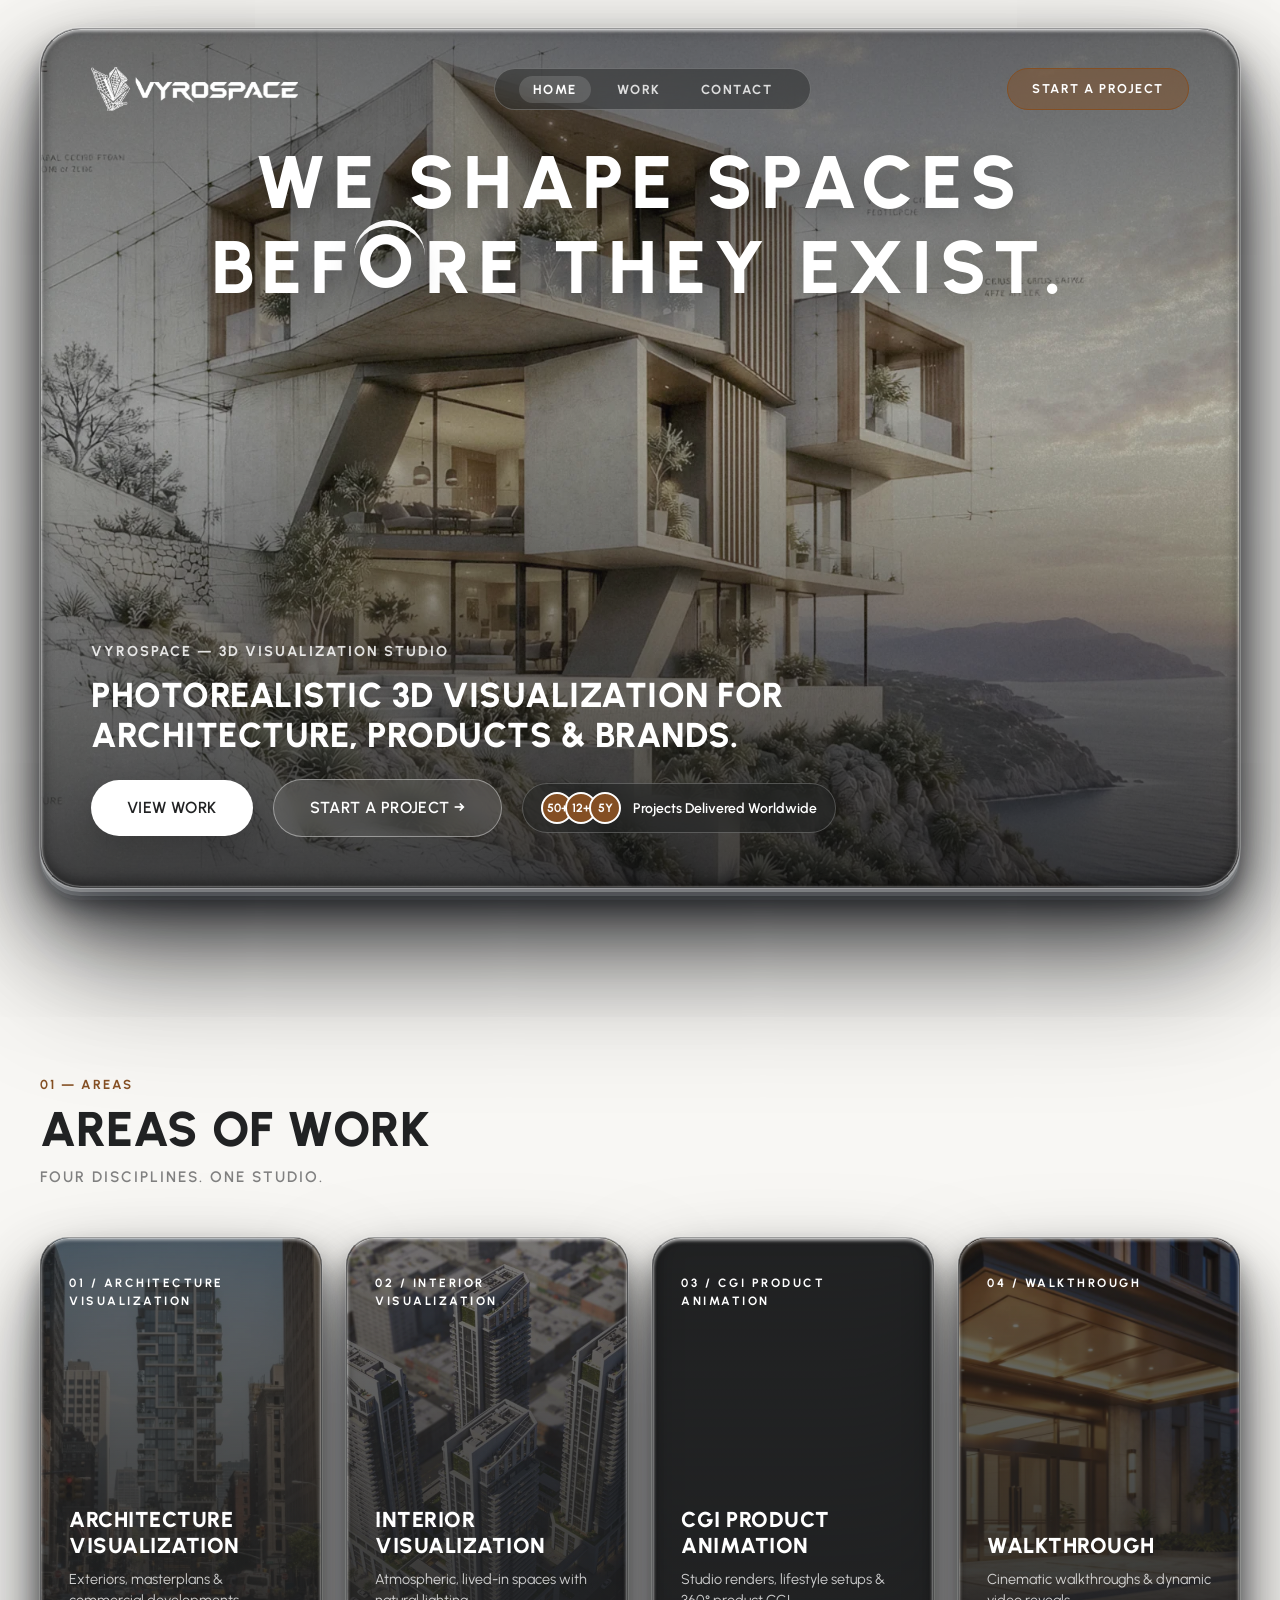
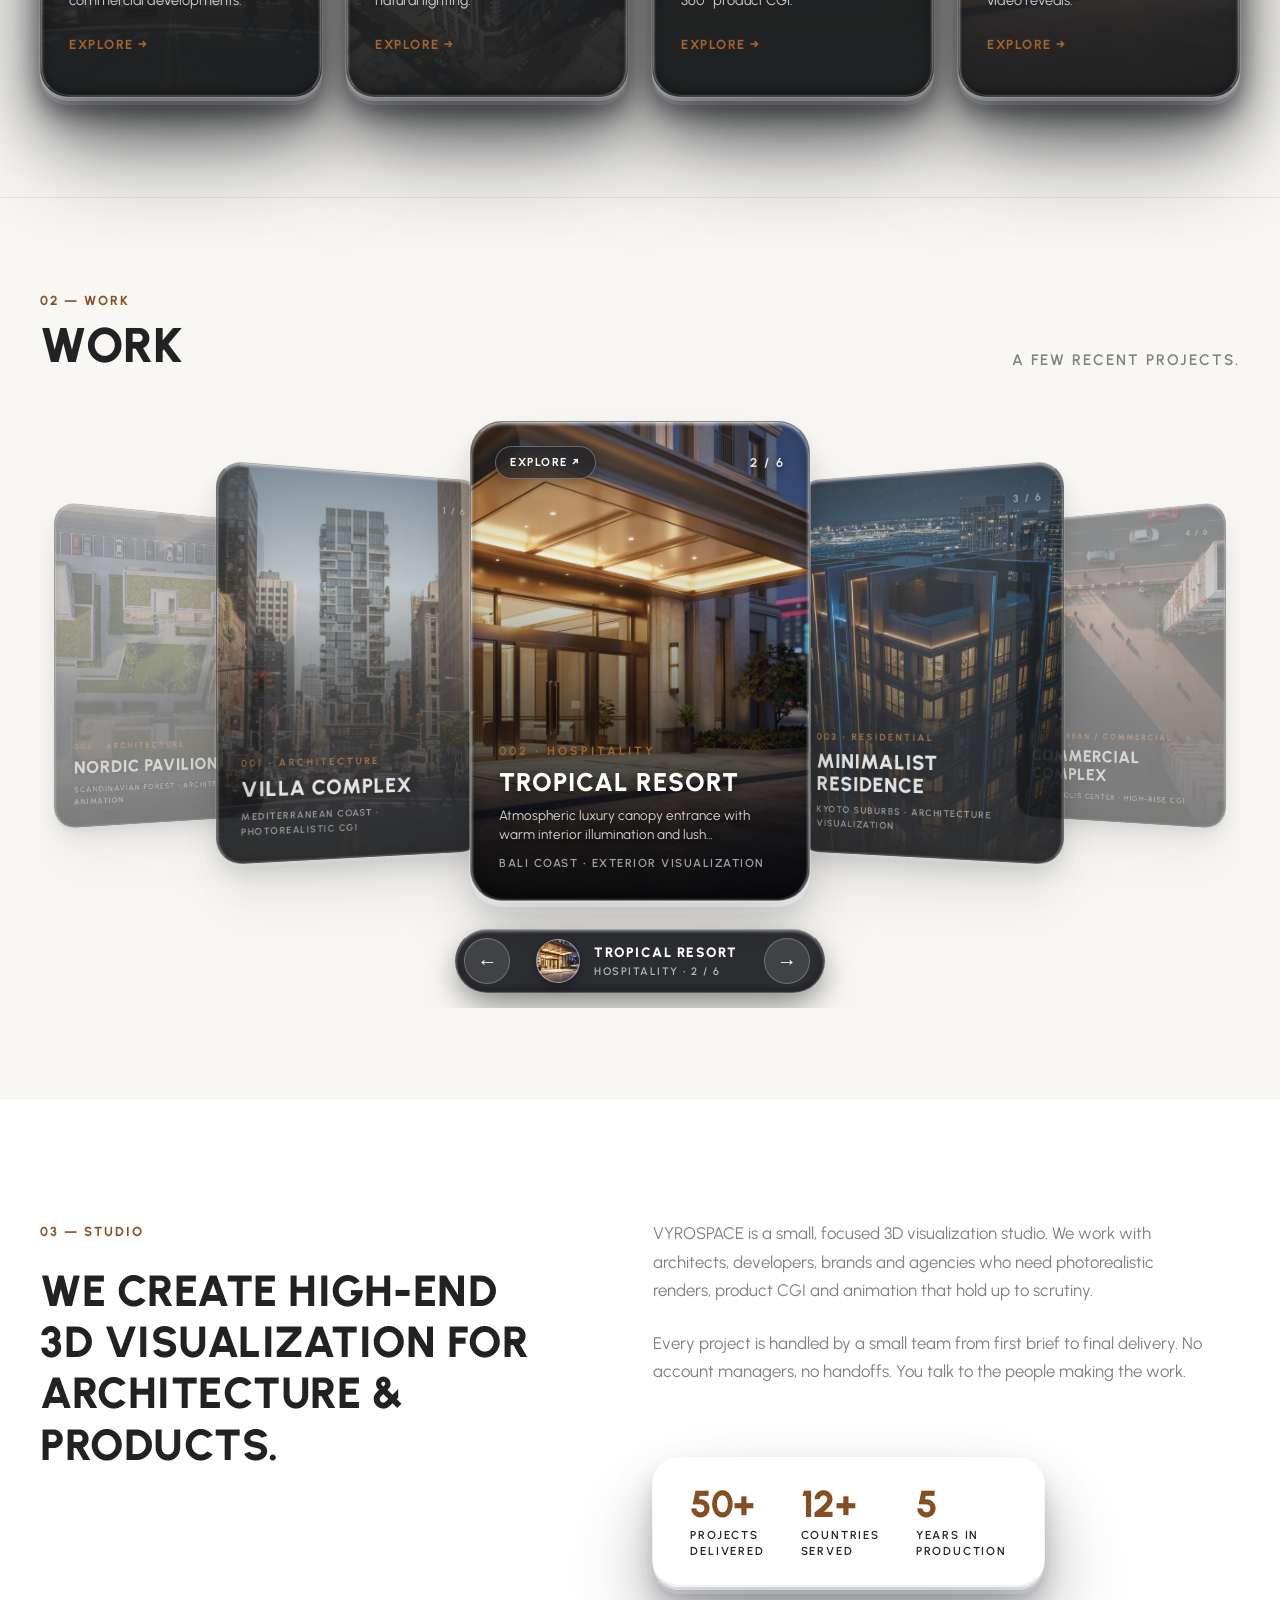
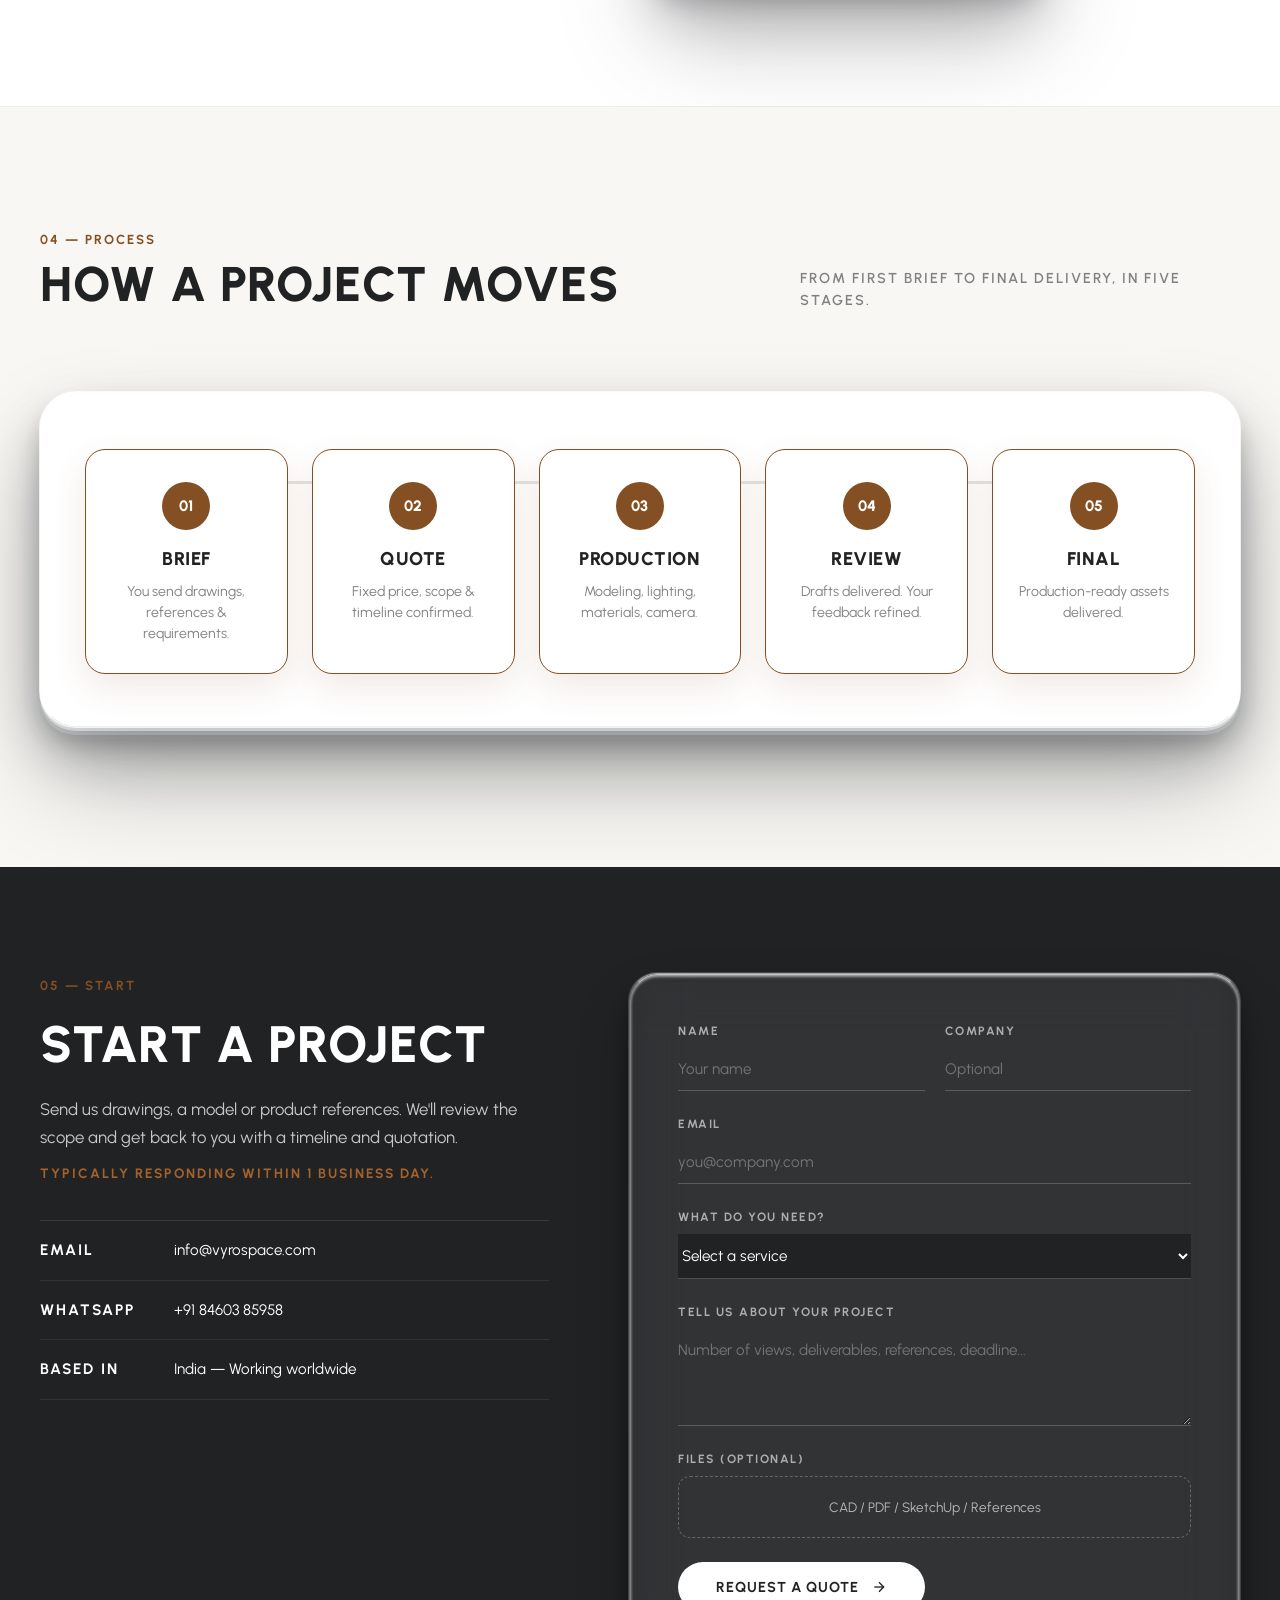
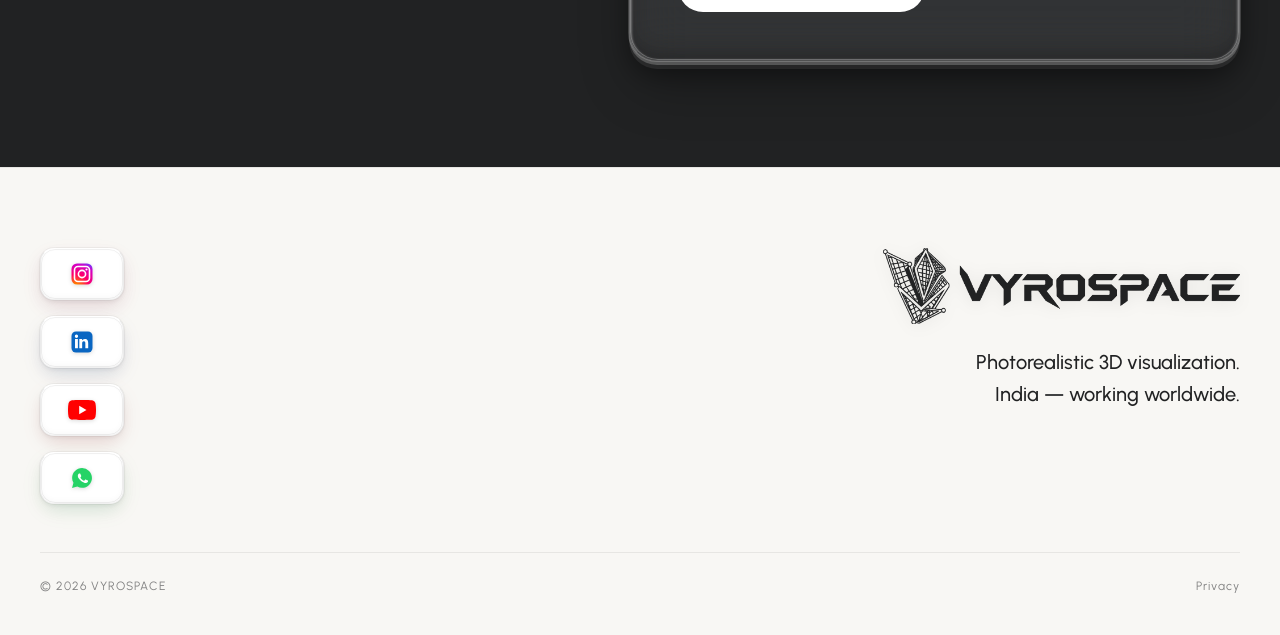
==== commit 4a0f70cd: "Deploy updated website: fix section reveals, align navigation, add official social links, and optimi" ====
--- a/index.html
+++ b/index.html
@@ -4,768 +4,549 @@
 <head>
     <meta charset="UTF-8">
     <meta name="viewport" content="width=device-width, initial-scale=1.0">
-    <title>VYROSPACE — 3D Rendering & Architectural Visualization Studio</title>
+    <title>VYROSPACE &mdash; Photorealistic 3D Visualization Studio</title>
     <meta name="description"
-        content="VYROSPACE is a premier 3D rendering and architectural visualization studio. We provide photorealistic exterior renderings, interior visualizations, product renders, and immersive 3D walkthroughs for architects, developers, and product designers worldwide.">
+        content="Vyrospace: Photorealistic 3D visualization for architecture, interiors, products, and brands. We shape spaces before they exist.">
     <link rel="preconnect" href="https://fonts.googleapis.com">
     <link rel="preconnect" href="https://fonts.gstatic.com" crossorigin>
     <link
-        href="https://fonts.googleapis.com/css2?family=Outfit:wght@300;400;500;600;700;800;900&family=Inter:wght@300;400;500;600&display=swap"
+        href="https://fonts.googleapis.com/css2?family=Urbanist:ital,wght@0,300;0,400;0,500;0,600;0,700;0,800;0,900;1,400&display=swap"
         rel="stylesheet">
-    <link rel="stylesheet" href="style.css">
+    <link rel="stylesheet" href="steelform.css">
+    <!-- Preload hero poster for instant paint -->
+    <link rel="preload" href="web_images/hero_poster.webp" as="image" type="image/webp">
     <link rel="canonical" href="https://vyrospace.com/">
     <!-- Favicon -->
     <link rel="icon" type="image/png" sizes="32x32" href="vyro_main_png.png">
-    <link rel="icon" type="image/png" sizes="16x16" href="vyro_main_png.png">
     <link rel="apple-touch-icon" sizes="180x180" href="vyro_main_png.png">
-    <meta name="msapplication-TileColor" content="#ff6500">
-    <meta name="theme-color" content="#0b192c">
-    <!-- Google Search -->
-    <meta name="google" content="notranslate">
-    <!-- Mobile Web App -->
-    <meta name="apple-mobile-web-app-status-bar-style" content="#0b192c">
-    <meta name="apple-mobile-web-app-capable" content="yes">
-    <meta name="mobile-web-app-capable" content="yes">
-    <!-- Open Graph / Facebook -->
+    <meta name="theme-color" content="#212223">
+
+    <!-- Open Graph -->
     <meta property="og:type" content="website">
-    <meta property="og:url" content="https://vyrospace.com/">
-    <meta property="og:title" content="VYROSPACE — 3D Rendering & Architectural Visualization Studio">
-    <meta property="og:description" content="VYROSPACE is a premier 3D rendering and architectural visualization studio. We provide photorealistic exterior renderings, interior visualizations, product renders, and immersive 3D walkthroughs for architects, developers, and product designers worldwide.">
-    <meta property="og:image" content="https://vyrospace.com/vyro_main_png.png">
-    <meta property="og:site_name" content="VYROSPACE">
-    <!-- Twitter Card -->
-    <meta name="twitter:card" content="summary_large_image">
-    <meta name="twitter:url" content="https://vyrospace.com/">
-    <meta name="twitter:title" content="VYROSPACE — 3D Rendering & Architectural Visualization Studio">
-    <meta name="twitter:description" content="Premium 3D rendering and architectural visualization studio. Exterior renderings, interior visualizations, product renders, and 3D walkthroughs.">
-    <meta name="twitter:image" content="https://vyrospace.com/vyro_main_png.png">
+    <meta property="og:title" content="VYROSPACE &mdash; We Shape Spaces Before They Exist">
+    <meta property="og:description"
+        content="Photorealistic 3D visualization for architecture, interiors, products &amp; brands.">
+    <meta property="og:image" content="web_images/homepage_image_02.webp">
+    <!-- Always open at top Hero section on refresh, but honor hash navigation like #contact on click -->
+    <script>
+        if ('scrollRestoration' in history) {
+            history.scrollRestoration = 'manual';
+        }
+        var isReload = false;
+        try {
+            var navEntries = window.performance && performance.getEntriesByType ? performance.getEntriesByType('navigation') : [];
+            if (navEntries.length > 0 && navEntries[0].type === 'reload') {
+                isReload = true;
+            } else if (window.performance && performance.navigation && performance.navigation.type === 1) {
+                isReload = true;
+            }
+        } catch (e) {}
+
+        if (isReload) {
+            if (window.location.hash) {
+                try { history.replaceState(null, null, window.location.pathname); } catch (e) {}
+            }
+            window.scrollTo(0, 0);
+        } else if (!window.location.hash) {
+            window.scrollTo(0, 0);
+        }
+    </script>
 </head>
 
 <body>
 
-    <!-- ===== STRUCTURED DATA (JSON-LD) ===== -->
-    <script type="application/ld+json">
-{
-    "@context": "https://schema.org",
-    "@type": "Organization",
-    "name": "VYROSPACE",
-    "alternateName": "Vyrospace 3D Visualization Studio",
-    "url": "https://vyrospace.com",
-    "logo": "https://vyrospace.com/vyro_main_png.png",
-    "description": "Premium 3D visualization and architectural rendering studio offering exterior renderings, interior visualizations, product renders, and immersive 3D walkthroughs.",
-    "foundingDate": "2022",
-    "address": {
-        "@type": "PostalAddress",
-        "addressCountry": "IN"
-    },
-    "contactPoint": {
-        "@type": "ContactPoint",
-        "telephone": "",
-        "contactType": "Customer Service",
-        "email": "info@vyrospace.com",
-        "availableLanguage": ["English"]
-    },
-    "sameAs": [
-        "https://www.instagram.com/vyrospace_",
-        "https://www.linkedin.com/company/vyrospace",
-        "https://www.youtube.com/vyrospace"
-    ],
-    "serviceType": [
-        "3D Exterior Rendering",
-        "3D Interior Visualization",
-        "3D Product Visualization",
-        "3D Architectural Walkthrough",
-        "Architectural Animation",
-        "Virtual Staging"
-    ],
-    "areaServed": "Worldwide"
-}
-    </script>
-
-    <script type="application/ld+json">
-{
-    "@context": "https://schema.org",
-    "@type": "WebSite",
-    "name": "VYROSPACE",
-    "url": "https://vyrospace.com",
-    "potentialAction": {
-        "@type": "SearchAction",
-        "target": "https://vyrospace.com/?s={search_term_string}",
-        "query-input": "required name=search_term_string"
-    }
-}
-    </script>
-
-    <script type="application/ld+json">
-{
-    "@context": "https://schema.org",
-    "@type": "FAQPage",
-    "mainEntity": [
-        {
-            "@type": "Question",
-            "name": "What types of 3D rendering services do you provide?",
-            "acceptedAnswer": {
-                "@type": "Answer",
-                "text": "We provide a comprehensive range of 3D rendering services including exterior and interior 3D renderings, architectural animation, product visualization, 3D modeling, virtual staging, floor plan rendering, 360° virtual tours, and aerial view renderings for both architects and manufacturers."
-            }
-        },
-        {
-            "@type": "Question",
-            "name": "Can I request changes or revisions to the renderings after they are completed?",
-            "acceptedAnswer": {
-                "@type": "Answer",
-                "text": "Yes! Our workflow includes revision rounds. We provide preview images at various stages, allowing you to request changes to materials, lighting, camera angles, and overall composition before final delivery."
-            }
-        },
-        {
-            "@type": "Question",
-            "name": "Does your studio offer both interior and exterior 3D rendering?",
-            "acceptedAnswer": {
-                "@type": "Answer",
-                "text": "Absolutely. We specialize in both interior and exterior 3D visualization. Each type requires specific expertise, and our team has deep experience in both areas — from residential interiors to large-scale commercial exteriors."
-            }
-        },
-        {
-            "@type": "Question",
-            "name": "How long does it typically take to complete a 3D rendering project?",
-            "acceptedAnswer": {
-                "@type": "Answer",
-                "text": "Timelines depend on complexity. A single exterior rendering typically takes 3-5 business days. Interior scenes usually take 3-7 days. Animations and large-scale projects are quoted individually. We always discuss timelines upfront during project planning."
-            }
-        },
-        {
-            "@type": "Question",
-            "name": "What industries need 3D rendering services?",
-            "acceptedAnswer": {
-                "@type": "Answer",
-                "text": "Our services are used across many industries: architecture firms, real estate developers, interior design studios, product manufacturers, furniture companies, branding agencies, and construction companies. Anyone who needs to visualize a concept before it exists benefits from 3D rendering."
-            }
-        }
-    ]
-}
-    </script>
-
-    <script type="application/ld+json">
-{
-    "@context": "https://schema.org",
-    "@type": "Service",
-    "serviceType": "Exterior 3D Rendering",
-    "name": "Exterior 3D Rendering Services",
-    "alternateName": ["Architectural Visualization", "3D Exterior Renders", "Building Renderings"],
-    "description": "Premium exterior 3D rendering services for real estate developers, architects, and marketing teams. Photorealistic architectural visualizations with cinematic lighting and realistic materials.",
-    "url": "https://vyrospace.com/exterior-rendering.html",
-    "provider": {
-        "@type": "Organization",
-        "name": "VYROSPACE",
-        "url": "https://vyrospace.com"
-    },
-    "areaServed": "Worldwide"
-}
-    </script>
-
-    <script type="application/ld+json">
-{
-    "@context": "https://schema.org",
-    "@type": "Service",
-    "serviceType": "Interior 3D Visualization",
-    "name": "Interior 3D Visualization Services",
-    "alternateName": ["Interior Design Renders", "3D Interior Rendering"],
-    "description": "Premium interior 3D visualization services. Photorealistic interior renders for architects, designers, and real estate marketing that capture atmosphere, mood, and authentic lived-in details.",
-    "url": "https://vyrospace.com/interior-visualization.html",
-    "provider": {
-        "@type": "Organization",
-        "name": "VYROSPACE",
-        "url": "https://vyrospace.com"
-    },
-    "areaServed": "Worldwide"
-}
-    </script>
-
-    <script type="application/ld+json">
-{
-    "@context": "https://schema.org",
-    "@type": "Service",
-    "serviceType": "3D Product Visualization",
-    "name": "3D Product Visualization Services",
-    "alternateName": ["Product CGI", "Product Rendering", "3D Product Rendering"],
-    "description": "Premium 3D product visualization services. Photorealistic CGI renders for e-commerce, marketing, and branding — studio shots, lifestyle scenes, and 360° interactive views.",
-    "url": "https://vyrospace.com/product-visualization.html",
-    "provider": {
-        "@type": "Organization",
-        "name": "VYROSPACE",
-        "url": "https://vyrospace.com"
-    },
-    "areaServed": "Worldwide"
-}
-    </script>
-
-    <script type="application/ld+json">
-{
-    "@context": "https://schema.org",
-    "@type": "Service",
-    "serviceType": "3D Walkthrough",
-    "name": "Immersive 3D Walkthrough Services",
-    "alternateName": ["Virtual Tour", "3D Walkthrough Animation", "Architectural Walkthrough"],
-    "description": "Experience your projects before they exist with immersive 3D walkthroughs. Interactive spatial storytelling and cinematic virtual tours for architecture, real estate, and hospitality.",
-    "url": "https://vyrospace.com/3d-walkthrough.html",
-    "provider": {
-        "@type": "Organization",
-        "name": "VYROSPACE",
-        "url": "https://vyrospace.com"
-    },
-    "areaServed": "Worldwide"
-}
-    </script>
-
-    <!-- ===== NAVIGATION ===== -->
-    <nav class="navbar" id="navbar">
-        <div class="nav-container">
-            <a href="#" class="nav-logo"><img src="vyro_main_png.png" alt="VYROSPACE" class="nav-logo-img"></a>
-            <div class="nav-menu" id="navMenu">
-                <ul class="nav-links">
-                    <li><a href="#" class="nav-link">Home</a></li>
-                    <li class="nav-dropdown">
-                        <a href="#" class="nav-link nav-link-dropdown">Services
-                            <svg width="10" height="10" viewBox="0 0 24 24" fill="none" stroke="currentColor"
-                                stroke-width="2.5">
-                                <polyline points="6 9 12 15 18 9" />
-                            </svg>
-                        </a>
-                        <div class="dropdown-menu">
-                            <a href="exterior-rendering.html">Exterior 3D Renderings</a>
-                            <a href="interior-visualization.html">Interior 3D Visualization</a>
-                            <a href="product-visualization.html">3D Product Visualization</a>
-                            <a href="3d-walkthrough.html">3D Walkthrough</a>
-                        </div>
-                    </li>
-                    <li><a href="#works" class="nav-link">Gallery</a></li>
-
-                    <li><a href="#contact" class="nav-link">Contact Us</a></li>
+    <!-- ===== SCROLL-UP REVEAL FLOATING NAVBAR ===== -->
+    <header class="floating-header" id="floatingNav" aria-label="Main Floating Navigation">
+        <div class="floating-nav-inner">
+            <a href="#hero" class="floating-nav-brand" title="VYROSPACE Home">
+                <img src="vyro_main_trimmed.png" alt="VYROSPACE" class="floating-nav-logo" decoding="async">
+            </a>
+            <nav class="floating-nav-menu" aria-label="Quick links">
+                <ul class="floating-pill-list">
+                    <li><a href="#hero" class="floating-nav-link active">HOME</a></li>
+                    <li><a href="#work" class="floating-nav-link">WORK</a></li>
+                    <li><a href="#contact" class="floating-nav-link">CONTACT</a></li>
                 </ul>
-            </div>
-            <a href="#contact" class="nav-cta-btn">Get a Quote</a>
-            <button class="hamburger" id="hamburger" aria-label="Toggle menu">
-                <span></span><span></span><span></span>
-            </button>
-        </div>
-    </nav>
-
-    <!-- ===== HERO SECTION ===== -->
-    <section class="hero" id="hero">
-        <div class="hero-video-bg">
-            <video autoplay muted loop playsinline class="hero-bg-img">
-                <source src="hf_20260218_150059_e7d3cd63-dfe4-425d-a7bb-986e0fa27bad.mp4" type="video/mp4">
+            </nav>
+            <div class="floating-nav-action">
+                <a href="#contact" class="floating-nav-cta">START A PROJECT</a>
+            </div>
+        </div>
+    </header>
+
+    <!-- ===== HERO SECTION CONTAINER ===== -->
+    <div class="steelform-container">
+        <!-- 1. HERO SECTION (Signature Stadium Rounded Frame) -->
+        <section class="hero-stadium" id="hero">
+            <!-- Background Architectural Video (Optimized for ultra-fast mobile & desktop streaming) -->
+            <video autoplay muted loop playsinline preload="metadata" class="hero-video-bg" poster="web_images/hero_poster.webp">
+                <source src="web_images/hero_archviz_mobile.mp4" type="video/mp4" media="(max-width: 768px)">
+                <source src="web_images/hero_archviz_ultrafast.mp4" type="video/mp4">
             </video>
-            <div class="hero-overlay"></div>
-        </div>
-
-        <div class="hero-content">
-            <h1 class="hero-title">Shaping Tomorrow's<br>Spaces</h1>
-            <p class="hero-tagline">Creating Your Virtual Space, Together.</p>
-            <p class="hero-desc">We're creating a powerful non-existent reality. 3D rendering for architects,
-                developers, branding agencies and product design companies.</p>
-
-            <div class="hero-cta-row">
-
-                <a href="#contact" class="btn btn-outline-hero">Schedule a Call</a>
+
+            <!-- Navigation -->
+            <nav class="hero-nav">
+                <a href="#hero" class="nav-brand" title="VYROSPACE Home">
+                    <img src="vyro_main_trimmed.png" alt="VYROSPACE" class="nav-brand-img" decoding="async">
+                </a>
+
+                <ul class="nav-pill-menu" id="navPillMenu">
+                    <li><a href="#hero" class="active">HOME</a></li>
+                    <li><a href="#work">WORK</a></li>
+                    <li><a href="#contact">CONTACT</a></li>
+                </ul>
+
+                <div class="nav-contact-action">
+                    <a href="#contact" class="nav-cta-pill">START A PROJECT</a>
+                    <button class="mobile-nav-toggle" id="mobileNavToggle" aria-label="Toggle navigation">&#9776;</button>
+                </div>
+            </nav>
+
+            <!-- Hero Center Monumental Title (Original Tagline in Monumental Style) -->
+            <div class="hero-middle">
+                <div class="display-title-group">
+                    <h1 class="display-title-above">
+                        WE SHAPE SPACES
+                    </h1>
+                    <div class="display-title-rest">
+                        BEF<span class="arch-letter">O</span>RE THEY EXIST.
+                    </div>
+                </div>
+            </div>
+
+            <!-- Hero Bottom Row -->
+            <div class="hero-bottom-grid">
+                <div class="hero-narrative">
+                    <span class="hero-since">VYROSPACE &mdash; 3D VISUALIZATION STUDIO</span>
+                    <h2 class="hero-headline">
+                        PHOTOREALISTIC 3D VISUALIZATION FOR ARCHITECTURE, PRODUCTS &amp; BRANDS.
+                    </h2>
+
+                    <div class="hero-actions-row">
+                        <a href="#work" class="btn-pill btn-pill-white">VIEW WORK</a>
+                        <a href="#contact" class="btn-pill btn-pill-outline-white">START A PROJECT &rarr;</a>
+
+                        <div class="hero-social-proof">
+                            <div class="avatar-stack">
+                                <div class="avatar-circle">50+</div>
+                                <div class="avatar-circle">12+</div>
+                                <div class="avatar-circle">5Y</div>
+                            </div>
+                            <span class="social-proof-text">Projects Delivered Worldwide</span>
+                        </div>
+                    </div>
+                </div>
+            </div>
+        </section>
+    </div>
+
+    <!-- ===== STICKY CONTACT (persistent, simple) ===== -->
+    <a href="#contact" class="sticky-cta" id="stickyCta" aria-label="Start a Project">
+        <span class="sticky-cta-text">START A PROJECT</span>
+    </a>
+
+    <!-- ===== AREAS OF WORK (MIR / Kilograph categorization) ===== -->
+    <section class="areas-section" id="areas">
+        <div class="container">
+            <div class="areas-intro">
+                <span class="section-num">01 &mdash; AREAS</span>
+                <h2 class="section-heading">AREAS OF WORK</h2>
+                <p class="areas-lead">FOUR DISCIPLINES. ONE STUDIO.</p>
+            </div>
+
+            <div class="areas-grid">
+                <a href="exterior-rendering.html" class="area-card">
+                    <div class="area-card-bg"
+                        style="background-image: url('generated image/Exterior 3d renders/hf_20260221_123254_e76dc5b9-0c51-4465-aec0-39c0541b2e60.webp');">
+                    </div>
+                    <div class="area-card-overlay"></div>
+                    <div class="area-card-content">
+                        <span class="area-num">01 / ARCHITECTURE VISUALIZATION</span>
+                        <div class="area-card-info">
+                            <h3>ARCHITECTURE VISUALIZATION</h3>
+                            <p>Exteriors, masterplans &amp; commercial developments.</p>
+                            <span class="area-arrow">EXPLORE &rarr;</span>
+                        </div>
+                    </div>
+                </a>
+                <a href="interior-visualization.html" class="area-card">
+                    <div class="area-card-bg"
+                        style="background-image: url('generated image/Exterior 3d renders/hf_20260221_121010_411e0084-fa7b-40fe-9478-e40eaae612a9.webp');">
+                    </div>
+                    <div class="area-card-overlay"></div>
+                    <div class="area-card-content">
+                        <span class="area-num">02 / INTERIOR VISUALIZATION</span>
+                        <div class="area-card-info">
+                            <h3>INTERIOR VISUALIZATION</h3>
+                            <p>Atmospheric, lived-in spaces with natural lighting.</p>
+                            <span class="area-arrow">EXPLORE &rarr;</span>
+                        </div>
+                    </div>
+                </a>
+                <a href="product-visualization.html" class="area-card">
+                    <div class="area-card-bg" style="background-image: url('Screenshot_1.webp');"></div>
+                    <div class="area-card-overlay"></div>
+                    <div class="area-card-content">
+                        <span class="area-num">03 / CGI PRODUCT ANIMATION</span>
+                        <div class="area-card-info">
+                            <h3>CGI PRODUCT ANIMATION</h3>
+                            <p>Studio renders, lifestyle setups &amp; 360&deg; product CGI.</p>
+                            <span class="area-arrow">EXPLORE &rarr;</span>
+                        </div>
+                    </div>
+                </a>
+                <a href="3d-walkthrough.html" class="area-card">
+                    <div class="area-card-bg"
+                        style="background-image: url('generated image/Exterior 3d renders/hf_20260221_113256_a02691ce-7f8d-4e31-898c-9289a96d7711.webp');">
+                    </div>
+                    <div class="area-card-overlay"></div>
+                    <div class="area-card-content">
+                        <span class="area-num">04 / WALKTHROUGH</span>
+                        <div class="area-card-info">
+                            <h3>WALKTHROUGH</h3>
+                            <p>Cinematic walkthroughs &amp; dynamic video reveals.</p>
+                            <span class="area-arrow">EXPLORE &rarr;</span>
+                        </div>
+                    </div>
+                </a>
             </div>
         </div>
     </section>
 
-    <!-- ===== SERVICES SHOWCASE ===== -->
-    <section class="services-showcase" id="services">
+    <!-- ===== WORK (3 large cinematic tiles, not 6 small) ===== -->
+    <section class="work-section" id="work">
         <div class="container">
-            <div class="services-grid">
-                <!-- Service 1: Exterior -->
-                <div class="service-card reveal-item">
-                    <div class="service-card-img">
-                        <img src="generated image/Exterior 3d renders/hf_20260221_123254_e76dc5b9-0c51-4465-aec0-39c0541b2e60.png"
-                            alt="Exterior 3D Visualization" loading="lazy">
-                        <div class="service-card-num">01</div>
-                    </div>
-                    <div class="service-card-body">
-                        <h3>Exterior 3D Visualization</h3>
-                        <p>Bring architectural designs to life with stunning exterior 3D renderings. Showcase your
-                            projects in photorealistic detail from every angle.</p>
-                        <a href="exterior-rendering.html" class="service-link">See More
-                            <svg width="16" height="16" viewBox="0 0 24 24" fill="none" stroke="currentColor"
-                                stroke-width="2">
-                                <line x1="5" y1="12" x2="19" y2="12" />
-                                <polyline points="12 5 19 12 12 19" />
-                            </svg>
-                        </a>
-                    </div>
-                </div>
-
-                <!-- Service 2: Interior -->
-                <div class="service-card reveal-item">
-                    <div class="service-card-img">
-                        <img src="https://images.unsplash.com/photo-1600607687939-ce8a6c25118c?w=800&q=80"
-                            alt="Interior 3D Renderings" loading="lazy">
-                        <div class="service-card-num">02</div>
-                    </div>
-                    <div class="service-card-body">
-                        <h3>Interior 3D Renderings</h3>
-                        <p>Transform ideas into breathtaking interior visuals. See every detail of your design come
-                            alive with vibrant and realistic 3D renderings.</p>
-                        <a href="interior-visualization.html" class="service-link">See More
-                            <svg width="16" height="16" viewBox="0 0 24 24" fill="none" stroke="currentColor"
-                                stroke-width="2">
-                                <line x1="5" y1="12" x2="19" y2="12" />
-                                <polyline points="12 5 19 12 12 19" />
-                            </svg>
-                        </a>
-                    </div>
-                </div>
-
-
-
-
-                <!-- Service 4: Product Viz -->
-                <div class="service-card reveal-item">
-                    <div class="service-card-img">
-                        <img src="Screenshot_1.png" alt="3D Product Visualization" loading="lazy">
-                        <div class="service-card-num">03</div>
-                    </div>
-                    <div class="service-card-body">
-                        <h3>3D Product Visualization</h3>
-                        <p>Make your products shine with lifelike 3D visuals. Highlight features, captivate buyers, and
-                            boost your brand with mesmerizing renderings.</p>
-                        <a href="product-visualization.html" class="service-link">See More
-                            <svg width="16" height="16" viewBox="0 0 24 24" fill="none" stroke="currentColor"
-                                stroke-width="2">
-                                <line x1="5" y1="12" x2="19" y2="12" />
-                                <polyline points="12 5 19 12 12 19" />
-                            </svg>
-                        </a>
-                    </div>
-                </div>
-
-                <!-- Service 5: 3D Walkthrough -->
-                <div class="service-card reveal-item">
-                    <div class="service-card-img">
-                        <img src="https://images.unsplash.com/photo-1545324418-cc1a3fa10c00?w=800&q=80"
-                            alt="3D Walkthrough" loading="lazy">
-                        <div class="service-card-num">04</div>
-                    </div>
-                    <div class="service-card-body">
-                        <h3>3D Walkthrough</h3>
-                        <p>Experience immersive virtual walkthroughs of your projects. Navigate through spaces in
-                            real-time
-                            with cinematic quality and stunning detail.</p>
-                        <a href="3d-walkthrough.html" class="service-link">See More
-                            <svg width="16" height="16" viewBox="0 0 24 24" fill="none" stroke="currentColor"
-                                stroke-width="2">
-                                <line x1="5" y1="12" x2="19" y2="12" />
-                                <polyline points="12 5 19 12 12 19" />
-                            </svg>
-                        </a>
-                    </div>
+            <div class="work-header">
+                <div>
+                    <span class="section-num">02 &mdash; WORK</span>
+                    <h2 class="section-heading">WORK</h2>
+                </div>
+                <p class="work-lead">A FEW RECENT PROJECTS.</p>
+            </div>
+
+            <div class="work-carousel-viewport" id="workCarouselViewport">
+                <div class="work-carousel-stage" id="workCarouselStage">
+
+                    <!-- Project 001 -->
+                    <div class="work-card-3d" data-index="0" data-title="VILLA COMPLEX" data-cat="ARCHITECTURE" data-loc="Mediterranean Coast" data-thumb="generated image/Exterior 3d renders/hf_20260221_123254_e76dc5b9-0c51-4465-aec0-39c0541b2e60.webp">
+                        <div class="work-card-bg" style="background-image: url('generated image/Exterior 3d renders/hf_20260221_123254_e76dc5b9-0c51-4465-aec0-39c0541b2e60.webp');"></div>
+                        <div class="work-card-glass"></div>
+                        <div class="work-card-top">
+                            <span class="work-card-badge">EXPLORE &nearr;</span>
+                            <span class="work-card-counter">1 / 6</span>
+                        </div>
+                        <div class="work-card-bottom">
+                            <span class="work-card-num">001 &bull; ARCHITECTURE</span>
+                            <h3 class="work-card-title">VILLA COMPLEX</h3>
+                            <p class="work-card-desc">Sculptural concrete residence embedded into coastal cliffs with natural daylight simulation.</p>
+                            <span class="work-card-loc">Mediterranean Coast &bull; Photorealistic CGI</span>
+                        </div>
+                        <a href="exterior-rendering.html" class="work-card-link" aria-label="View Villa Complex"></a>
+                    </div>
+
+                    <!-- Project 002 -->
+                    <div class="work-card-3d" data-index="1" data-title="TROPICAL RESORT" data-cat="HOSPITALITY" data-loc="Bali Coast" data-thumb="generated image/Exterior 3d renders/hf_20260221_113256_a02691ce-7f8d-4e31-898c-9289a96d7711.webp">
+                        <div class="work-card-bg" style="background-image: url('generated image/Exterior 3d renders/hf_20260221_113256_a02691ce-7f8d-4e31-898c-9289a96d7711.webp');"></div>
+                        <div class="work-card-glass"></div>
+                        <div class="work-card-top">
+                            <span class="work-card-badge">EXPLORE &nearr;</span>
+                            <span class="work-card-counter">2 / 6</span>
+                        </div>
+                        <div class="work-card-bottom">
+                            <span class="work-card-num">002 &bull; HOSPITALITY</span>
+                            <h3 class="work-card-title">TROPICAL RESORT</h3>
+                            <p class="work-card-desc">Atmospheric luxury canopy entrance with warm interior illumination and lush landscaping.</p>
+                            <span class="work-card-loc">Bali Coast &bull; Exterior Visualization</span>
+                        </div>
+                        <a href="exterior-rendering.html" class="work-card-link" aria-label="View Tropical Resort"></a>
+                    </div>
+
+                    <!-- Project 003 -->
+                    <div class="work-card-3d" data-index="2" data-title="MINIMALIST RESIDENCE" data-cat="RESIDENTIAL" data-loc="Kyoto Suburbs" data-thumb="generated image/Exterior 3d renders/hf_20260221_112742_5bca88a7-871d-47f9-a859-cf836fb69ec4.webp">
+                        <div class="work-card-bg" style="background-image: url('generated image/Exterior 3d renders/hf_20260221_112742_5bca88a7-871d-47f9-a859-cf836fb69ec4.webp');"></div>
+                        <div class="work-card-glass"></div>
+                        <div class="work-card-top">
+                            <span class="work-card-badge">EXPLORE &nearr;</span>
+                            <span class="work-card-counter">3 / 6</span>
+                        </div>
+                        <div class="work-card-bottom">
+                            <span class="work-card-num">003 &bull; RESIDENTIAL</span>
+                            <h3 class="work-card-title">MINIMALIST RESIDENCE</h3>
+                            <p class="work-card-desc">Cantilevered volumes with delicate stone textures, slatted timber accents, and sunset lighting.</p>
+                            <span class="work-card-loc">Kyoto Suburbs &bull; Architecture Visualization</span>
+                        </div>
+                        <a href="exterior-rendering.html" class="work-card-link" aria-label="View Minimalist Residence"></a>
+                    </div>
+
+                    <!-- Project 004 -->
+                    <div class="work-card-3d" data-index="3" data-title="COMMERCIAL COMPLEX" data-cat="URBAN / COMMERCIAL" data-loc="Metropolis Center" data-thumb="generated image/Exterior 3d renders/hf_20260221_115943_a112597f-3e44-4883-919c-834eb1b8e843.webp">
+                        <div class="work-card-bg" style="background-image: url('generated image/Exterior 3d renders/hf_20260221_115943_a112597f-3e44-4883-919c-834eb1b8e843.webp');"></div>
+                        <div class="work-card-glass"></div>
+                        <div class="work-card-top">
+                            <span class="work-card-badge">EXPLORE &nearr;</span>
+                            <span class="work-card-counter">4 / 6</span>
+                        </div>
+                        <div class="work-card-bottom">
+                            <span class="work-card-num">004 &bull; URBAN / COMMERCIAL</span>
+                            <h3 class="work-card-title">COMMERCIAL COMPLEX</h3>
+                            <p class="work-card-desc">High-density urban tower architecture reflecting twilight sky and street-level atmosphere.</p>
+                            <span class="work-card-loc">Metropolis Center &bull; High-Rise CGI</span>
+                        </div>
+                        <a href="exterior-rendering.html" class="work-card-link" aria-label="View Commercial Complex"></a>
+                    </div>
+
+                    <!-- Project 005 -->
+                    <div class="work-card-3d" data-index="4" data-title="CLIFF RESIDENCE" data-cat="ARCHITECTURE" data-loc="Santorini Cliff" data-thumb="generated image/Exterior 3d renders/hf_20260221_121010_411e0084-fa7b-40fe-9478-e40eaae612a9.webp">
+                        <div class="work-card-bg" style="background-image: url('generated image/Exterior 3d renders/hf_20260221_121010_411e0084-fa7b-40fe-9478-e40eaae612a9.webp');"></div>
+                        <div class="work-card-glass"></div>
+                        <div class="work-card-top">
+                            <span class="work-card-badge">EXPLORE &nearr;</span>
+                            <span class="work-card-counter">5 / 6</span>
+                        </div>
+                        <div class="work-card-bottom">
+                            <span class="work-card-num">005 &bull; ARCHITECTURE</span>
+                            <h3 class="work-card-title">CLIFF RESIDENCE</h3>
+                            <p class="work-card-desc">Geometric terraced pavilions framing panoramic ocean horizon with warm interior glow.</p>
+                            <span class="work-card-loc">Santorini Cliff &bull; Exterior CGI</span>
+                        </div>
+                        <a href="exterior-rendering.html" class="work-card-link" aria-label="View Cliff Residence"></a>
+                    </div>
+
+                    <!-- Project 006 -->
+                    <div class="work-card-3d" data-index="5" data-title="NORDIC PAVILION" data-cat="ARCHITECTURE" data-loc="Scandinavian Forest" data-thumb="generated image/Exterior 3d renders/hf_20260221_121513_303f53cf-b83a-4855-addb-8e6ac72d83f4.webp">
+                        <div class="work-card-bg" style="background-image: url('generated image/Exterior 3d renders/hf_20260221_121513_303f53cf-b83a-4855-addb-8e6ac72d83f4.webp');"></div>
+                        <div class="work-card-glass"></div>
+                        <div class="work-card-top">
+                            <span class="work-card-badge">EXPLORE &nearr;</span>
+                            <span class="work-card-counter">6 / 6</span>
+                        </div>
+                        <div class="work-card-bottom">
+                            <span class="work-card-num">006 &bull; ARCHITECTURE</span>
+                            <h3 class="work-card-title">NORDIC PAVILION</h3>
+                            <p class="work-card-desc">Laminated timber glasshouse harmonizing minimalist Nordic architecture with surrounding pine trees.</p>
+                            <span class="work-card-loc">Scandinavian Forest &bull; Architectural Animation</span>
+                        </div>
+                        <a href="exterior-rendering.html" class="work-card-link" aria-label="View Nordic Pavilion"></a>
+                    </div>
+
+                </div>
+
+                <!-- Floating Glass Controller Pill -->
+                <div class="work-carousel-controls">
+                    <button class="work-ctrl-btn work-ctrl-prev" id="workCarouselPrev" aria-label="Previous Project">&larr;</button>
+                    <div class="work-ctrl-meta">
+                        <div class="work-ctrl-thumb" id="workCtrlThumb"></div>
+                        <div class="work-ctrl-text">
+                            <span class="work-ctrl-title" id="workCtrlTitle">VILLA COMPLEX</span>
+                            <span class="work-ctrl-cat" id="workCtrlCat">ARCHITECTURE &bull; 1 / 6</span>
+                        </div>
+                    </div>
+                    <button class="work-ctrl-btn work-ctrl-next" id="workCarouselNext" aria-label="Next Project">&rarr;</button>
                 </div>
             </div>
         </div>
     </section>
 
-    <!-- ===== STATS BAR ===== -->
-    <section class="stats-bar">
+    <!-- ===== STUDIO STATEMENT (DBOX / UPP editorial statement) ===== -->
+    <section class="statement-section" id="studio">
         <div class="container">
-            <div class="stats-grid">
-                <div class="stat-item">
-                    <span class="stat-num" data-target="37">0</span><span class="stat-suffix">+</span>
-                    <span class="stat-label">Projects Completed</span>
-                </div>
-                <div class="stat-item">
-                    <span class="stat-num" data-target="14">0</span><span class="stat-suffix">+</span>
-                    <span class="stat-label">Happy Clients</span>
-                </div>
-                <div class="stat-item">
-                    <span class="stat-num" data-target="4">0</span><span class="stat-suffix">+</span>
-                    <span class="stat-label">Years Experience</span>
+            <div class="statement-grid">
+                <div class="statement-left">
+                    <span class="section-num">03 &mdash; STUDIO</span>
+                    <h2 class="statement-headline">WE CREATE HIGH-END<br>3D VISUALIZATION FOR<br>ARCHITECTURE &amp;
+                        PRODUCTS.</h2>
+                </div>
+                <div class="statement-right">
+                    <p class="statement-paragraph">VYROSPACE is a small, focused 3D visualization studio. We
+                        work with architects, developers, brands and agencies who need photorealistic renders, product
+                        CGI and animation that hold up to scrutiny.</p>
+                    <p class="statement-paragraph">Every project is handled by a small team from first brief
+                        to final delivery. No account managers, no handoffs. You talk to the people making the work.</p>
+                    <div class="statement-stats">
+                        <div class="statement-stat">
+                            <span class="statement-stat-num">50+</span>
+                            <span class="statement-stat-label">PROJECTS<br>DELIVERED</span>
+                        </div>
+                        <div class="statement-stat">
+                            <span class="statement-stat-num">12+</span>
+                            <span class="statement-stat-label">COUNTRIES<br>SERVED</span>
+                        </div>
+                        <div class="statement-stat">
+                            <span class="statement-stat-num">5</span>
+                            <span class="statement-stat-label">YEARS IN<br>PRODUCTION</span>
+                        </div>
+                    </div>
                 </div>
             </div>
         </div>
     </section>
 
-
-    <!-- ===== WHY CHOOSE US ===== -->
-    <section class="why-section">
+    <!-- ===== PRODUCTION PIPELINE (scroll-driven, single row) ===== -->
+    <section class="pipeline-section" id="process">
         <div class="container">
-            <h2 class="section-heading section-heading-center">What Makes VYROSPACE So Unique?</h2>
-            <div class="why-grid">
-                <div class="why-card reveal-item">
-                    <div class="why-icon">
-                        <svg width="32" height="32" viewBox="0 0 24 24" fill="none" stroke="currentColor"
-                            stroke-width="1.5">
-                            <path d="M12 2L2 7l10 5 10-5-10-5z" />
-                            <path d="m2 17 10 5 10-5" />
-                            <path d="m2 12 10 5 10-5" />
-                        </svg>
-                    </div>
-                    <h3>Photorealistic Quality</h3>
-                    <p>Atmospheric photo-realistic rendering is the one and only result of our production. Our technical
-                        department reviews each image for compliance with our mandatory level of artistic performance.
-                    </p>
-                </div>
-                <div class="why-card reveal-item">
-                    <div class="why-icon">
-                        <svg width="32" height="32" viewBox="0 0 24 24" fill="none" stroke="currentColor"
-                            stroke-width="1.5">
-                            <path d="M17 21v-2a4 4 0 0 0-4-4H5a4 4 0 0 0-4 4v2" />
-                            <circle cx="9" cy="7" r="4" />
-                            <path d="M23 21v-2a4 4 0 0 0-3-3.87" />
-                            <path d="M16 3.13a4 4 0 0 1 0 7.75" />
-                        </svg>
-                    </div>
-                    <h3>Custom Managing Process</h3>
-                    <p>We always take care of the 3D-rendering process in the initial stages to make sure it perfectly
-                        suits our client's individual needs. We discuss a unique pipeline in advance.</p>
-                </div>
-                <div class="why-card reveal-item">
-                    <div class="why-icon">
-                        <svg width="32" height="32" viewBox="0 0 24 24" fill="none" stroke="currentColor"
-                            stroke-width="1.5">
-                            <circle cx="12" cy="12" r="10" />
-                            <path d="m2 12 10 5 10-5" />
-                            <path d="M12 2v20" />
-                        </svg>
-                    </div>
-                    <h3>Global Talent</h3>
-                    <p>Each 3D artist at VYROSPACE has the opportunity to create meaningful things. We seek the
-                        brightest minds from all over the world who share our spirit and vision.</p>
-                </div>
-                <div class="why-card reveal-item">
-                    <div class="why-icon">
-                        <svg width="32" height="32" viewBox="0 0 24 24" fill="none" stroke="currentColor"
-                            stroke-width="1.5">
-                            <rect x="2" y="3" width="20" height="14" rx="2" />
-                            <line x1="8" y1="21" x2="16" y2="21" />
-                            <line x1="12" y1="17" x2="12" y2="21" />
-                        </svg>
-                    </div>
-                    <h3>Advanced Technology</h3>
-                    <p>We use powerful 3D rendering software and maintain our own render farm for fast turnaround.
-                        Cutting-edge tools meet artistic vision in every project.</p>
+            <div class="pipeline-header">
+                <div>
+                    <span class="section-num">04 &mdash; PROCESS</span>
+                    <h2 class="section-heading">HOW A PROJECT MOVES</h2>
+                </div>
+                <p class="pipeline-lead">FROM FIRST BRIEF TO FINAL DELIVERY, IN FIVE STAGES.</p>
+            </div>
+
+            <div class="pipeline-wrapper">
+                <div class="pipeline-track" id="pipelineTrack">
+                    <div class="pipeline-line"></div>
+                    <div class="pipeline-progress" id="pipelineProgress"></div>
+                </div>
+                <div class="pipeline-steps">
+                    <div class="pipeline-step" data-step="1">
+                        <span class="step-num">01</span>
+                        <h3>BRIEF</h3>
+                        <p>You send drawings, references &amp; requirements.</p>
+                    </div>
+                    <div class="pipeline-step" data-step="2">
+                        <span class="step-num">02</span>
+                        <h3>QUOTE</h3>
+                        <p>Fixed price, scope &amp; timeline confirmed.</p>
+                    </div>
+                    <div class="pipeline-step" data-step="3">
+                        <span class="step-num">03</span>
+                        <h3>PRODUCTION</h3>
+                        <p>Modeling, lighting, materials, camera.</p>
+                    </div>
+                    <div class="pipeline-step" data-step="4">
+                        <span class="step-num">04</span>
+                        <h3>REVIEW</h3>
+                        <p>Drafts delivered. Your feedback refined.</p>
+                    </div>
+                    <div class="pipeline-step" data-step="5">
+                        <span class="step-num">05</span>
+                        <h3>FINAL</h3>
+                        <p>Production-ready assets delivered.</p>
+                    </div>
                 </div>
             </div>
         </div>
     </section>
 
-    <!-- ===== GALLERY / PORTFOLIO ===== -->
-    <section class="gallery-section" id="works">
-        <div class="container">
-            <div class="gallery-header">
-                <h2 class="section-heading">Our Portfolio</h2>
-                <p class="gallery-subtitle">A selection of our recent works across exterior, interior, animation and
-                    product visualization.</p>
-            </div>
-            <div class="gallery-grid">
-                <div class="gallery-item gallery-item-wide reveal-item">
-                    <img src="generated image/Exterior 3d renders/hf_20260221_123254_e76dc5b9-0c51-4465-aec0-39c0541b2e60.png"
-                        alt="Exterior Rendering" loading="lazy">
-                    <div class="gallery-overlay">
-                        <span class="gallery-tag">Exterior</span>
-                        <h3>Villa Complex — Maldives</h3>
-                    </div>
-                </div>
-                <div class="gallery-item reveal-item">
-                    <img src="https://images.unsplash.com/photo-1600607687939-ce8a6c25118c?w=600&q=80"
-                        alt="Interior Rendering" loading="lazy">
-                    <div class="gallery-overlay">
-                        <span class="gallery-tag">Interior</span>
-                        <h3>Luxury Penthouse — Dubai</h3>
-                    </div>
-                </div>
-                <div class="gallery-item reveal-item">
-                    <img src="https://images.unsplash.com/photo-1600566753190-17f0baa2a6c3?w=600&q=80"
-                        alt="Commercial Rendering" loading="lazy">
-                    <div class="gallery-overlay">
-                        <span class="gallery-tag">Commercial</span>
-                        <h3>Office Tower — NYC</h3>
-                    </div>
-                </div>
-                <div class="gallery-item reveal-item">
-                    <img src="https://images.unsplash.com/photo-1558618666-fcd25c85f82e?w=600&q=80"
-                        alt="Product Visualization" loading="lazy">
-                    <div class="gallery-overlay">
-                        <span class="gallery-tag">Product</span>
-                        <h3>Furniture Collection</h3>
-                    </div>
-                </div>
-                <div class="gallery-item gallery-item-wide reveal-item">
-                    <img src="https://images.unsplash.com/photo-1486325212027-8081e485255e?w=900&q=80" alt="Animation"
-                        loading="lazy">
-                    <div class="gallery-overlay">
-                        <span class="gallery-tag">Animation</span>
-                        <h3>Residential Walkthrough</h3>
-                    </div>
-                </div>
-            </div>
-        </div>
-    </section>
-
-    <!-- ===== HOW TO GET STARTED ===== -->
-    <section class="process-section" id="process">
-        <div class="container">
-            <h2 class="section-heading section-heading-center">How to Get Started</h2>
-            <p class="process-intro">Starting your collaboration with VYROSPACE is a smooth and efficient process.
-                Here's how we work:</p>
-            <div class="process-grid">
-                <div class="process-step reveal-item">
-                    <div class="process-num">01</div>
-                    <h3>Define Your Project Goals</h3>
-                    <p>Outline your vision, preferred styles, and key requirements. Provide reference materials such as
-                        sketches, CAD files, or mood boards.</p>
-                </div>
-                <div class="process-step reveal-item">
-                    <div class="process-num">02</div>
-                    <h3>Contact Our Team</h3>
-                    <p>Reach out with a project brief including deadlines and budget. We'll analyze your needs and
-                        provide a customized proposal.</p>
-                </div>
-                <div class="process-step reveal-item">
-                    <div class="process-num">03</div>
-                    <h3>Planning & Consultation</h3>
-                    <p>Our experts guide you through lighting, materials, and scene composition. We discuss your project
-                        in detail with strategic insights.</p>
-                </div>
-                <div class="process-step reveal-item">
-                    <div class="process-num">04</div>
-                    <h3>Rendering & Revisions</h3>
-                    <p>We begin crafting visuals based on your specifications. You'll receive preview images for
-                        revisions and refinements before final delivery.</p>
-                </div>
-                <div class="process-step reveal-item">
-                    <div class="process-num">05</div>
-                    <h3>Final Delivery</h3>
-                    <p>Once approved, we provide high-resolution renderings optimized for construction, marketing, or
-                        client presentations.</p>
-                </div>
-            </div>
-        </div>
-    </section>
-
-
-    <!-- ===== FAQS SECTION ===== -->
-    <section class="faq-section" id="faq">
-        <div class="container">
-            <h2 class="section-heading section-heading-center">FAQs</h2>
-            <div class="faq-list">
-                <div class="faq-item">
-                    <button class="faq-question">
-                        <span>What types of 3D rendering services do you provide?</span>
-                        <svg class="faq-icon" width="20" height="20" viewBox="0 0 24 24" fill="none"
-                            stroke="currentColor" stroke-width="2">
-                            <line x1="12" y1="5" x2="12" y2="19" />
-                            <line x1="5" y1="12" x2="19" y2="12" />
-                        </svg>
-                    </button>
-                    <div class="faq-answer">
-                        <p>We provide a comprehensive range of 3D rendering services including exterior and interior 3D
-                            renderings, architectural animation, product visualization, 3D modeling, virtual staging,
-                            floor plan rendering, 360° virtual tours, and aerial view renderings for both architects and
-                            manufacturers.</p>
-                    </div>
-                </div>
-                <div class="faq-item">
-                    <button class="faq-question">
-                        <span>Can I request changes or revisions to the renderings after they are completed?</span>
-                        <svg class="faq-icon" width="20" height="20" viewBox="0 0 24 24" fill="none"
-                            stroke="currentColor" stroke-width="2">
-                            <line x1="12" y1="5" x2="12" y2="19" />
-                            <line x1="5" y1="12" x2="19" y2="12" />
-                        </svg>
-                    </button>
-                    <div class="faq-answer">
-                        <p>Yes! Our workflow includes revision rounds. We provide preview images at various stages,
-                            allowing you to request changes to materials, lighting, camera angles, and overall
-                            composition before final delivery.</p>
-                    </div>
-                </div>
-                <div class="faq-item">
-                    <button class="faq-question">
-                        <span>Does your studio offer both interior and exterior 3D rendering?</span>
-                        <svg class="faq-icon" width="20" height="20" viewBox="0 0 24 24" fill="none"
-                            stroke="currentColor" stroke-width="2">
-                            <line x1="12" y1="5" x2="12" y2="19" />
-                            <line x1="5" y1="12" x2="19" y2="12" />
-                        </svg>
-                    </button>
-                    <div class="faq-answer">
-                        <p>Absolutely. We specialize in both interior and exterior 3D visualization. Each type requires
-                            specific expertise, and our team has deep experience in both areas — from residential
-                            interiors to large-scale commercial exteriors.</p>
-                    </div>
-                </div>
-                <div class="faq-item">
-                    <button class="faq-question">
-                        <span>How long does it typically take to complete a 3D rendering project?</span>
-                        <svg class="faq-icon" width="20" height="20" viewBox="0 0 24 24" fill="none"
-                            stroke="currentColor" stroke-width="2">
-                            <line x1="12" y1="5" x2="12" y2="19" />
-                            <line x1="5" y1="12" x2="19" y2="12" />
-                        </svg>
-                    </button>
-                    <div class="faq-answer">
-                        <p>Timelines depend on complexity. A single exterior rendering typically takes 3-5 business
-                            days. Interior scenes usually take 3-7 days. Animations and large-scale projects are quoted
-                            individually. We always discuss timelines upfront during project planning.</p>
-                    </div>
-                </div>
-                <div class="faq-item">
-                    <button class="faq-question">
-                        <span>What industries need 3D rendering services?</span>
-                        <svg class="faq-icon" width="20" height="20" viewBox="0 0 24 24" fill="none"
-                            stroke="currentColor" stroke-width="2">
-                            <line x1="12" y1="5" x2="12" y2="19" />
-                            <line x1="5" y1="12" x2="19" y2="12" />
-                        </svg>
-                    </button>
-                    <div class="faq-answer">
-                        <p>Our services are used across many industries: architecture firms, real estate developers,
-                            interior design studios, product manufacturers, furniture companies, branding agencies, and
-                            construction companies. Anyone who needs to visualize a concept before it exists benefits
-                            from 3D rendering.</p>
-                    </div>
-                </div>
-            </div>
-        </div>
-    </section>
-
-    <!-- ===== CONTACT / CTA SECTION ===== -->
+    <!-- ===== CONTACT (single, direct — UPP / Fortes final CTA) ===== -->
     <section class="contact-section" id="contact">
         <div class="container">
             <div class="contact-layout">
                 <div class="contact-left">
-                    <h2 class="section-heading">Ready to Bring Your<br>Project to Life?</h2>
-                    <p class="contact-desc">Contact us today to discuss your 3D rendering needs and get a tailored
-                        proposal designed to meet your goals with speed and precision.</p>
-                    <div class="contact-info-list">
-                        <div class="contact-info-item">
-                            <svg width="20" height="20" viewBox="0 0 24 24" fill="none" stroke="currentColor"
-                                stroke-width="1.5">
-                                <rect width="20" height="16" x="2" y="4" rx="2" />
-                                <path d="m22 7-8.97 5.7a1.94 1.94 0 0 1-2.06 0L2 7" />
-                            </svg>
+                    <span class="section-num">05 &mdash; START</span>
+                    <h2 class="contact-headline">START A PROJECT</h2>
+                    <p class="contact-lead">Send us drawings, a model or product references. We'll review the scope and
+                        get back to you with a timeline and quotation.</p>
+                    <p class="contact-sub">TYPICALLY RESPONDING WITHIN 1 BUSINESS DAY.</p>
+
+                    <ul class="contact-info">
+                        <li>
+                            <span class="contact-info-label">EMAIL</span>
                             <a href="mailto:info@vyrospace.com">info@vyrospace.com</a>
-                        </div>
-                        <div class="contact-info-item">
-                            <svg width="20" height="20" viewBox="0 0 24 24" fill="none" stroke="currentColor"
-                                stroke-width="1.5">
-                                <path d="M20 10c0 6-8 12-8 12s-8-6-8-12a8 8 0 0 1 16 0Z" />
-                                <circle cx="12" cy="10" r="3" />
-                            </svg>
-                            <span>India</span>
-                        </div>
-                    </div>
-                </div>
-                <div class="contact-right">
-                    <form class="contact-form" id="contactForm">
-                        <div class="form-row">
-                            <div class="form-group">
-                                <input type="text" id="name" name="name" placeholder="Your Name *" required>
-                            </div>
-                            <div class="form-group">
-                                <input type="email" id="email" name="email" placeholder="Your Email *" required>
-                            </div>
-                        </div>
-                        <div class="form-group">
-                            <input type="text" id="company" name="company" placeholder="Company Name">
-                        </div>
-                        <div class="form-group">
-                            <select id="service" name="service">
-                                <option value="" disabled selected>Select Service</option>
-                                <option value="exterior">Exterior 3D Renderings</option>
-                                <option value="interior">Interior 3D Visualization</option>
-                                <option value="product">3D Product Visualization</option>
-                                <option value="walkthrough">3D Walkthrough</option>
-                                <option value="modeling">3D Modeling</option>
-                                <option value="other">Other</option>
-                            </select>
-                        </div>
-                        <div class="form-group">
-                            <textarea id="message" name="message" placeholder="Tell us about your project..."
-                                rows="5"></textarea>
-                        </div>
-                        <div class="form-group form-checkbox">
-                            <input type="checkbox" id="privacy" name="privacy" required>
-                            <label for="privacy">I agree with <a href="#">privacy policy</a></label>
-                        </div>
-                        <button type="submit" class="btn btn-primary btn-submit">
-                            Send Request
-                            <svg width="18" height="18" viewBox="0 0 24 24" fill="none" stroke="currentColor"
-                                stroke-width="2">
-                                <line x1="5" y1="12" x2="19" y2="12" />
-                                <polyline points="12 5 19 12 12 19" />
-                            </svg>
-                        </button>
-                    </form>
-                </div>
+                        </li>
+                        <li>
+                            <span class="contact-info-label">WHATSAPP</span>
+                            <a href="https://wa.me/918460385958" target="_blank" rel="noopener noreferrer">+91 84603 85958</a>
+                        </li>
+                        <li>
+                            <span class="contact-info-label">BASED IN</span>
+                            <span>India &mdash; Working worldwide</span>
+                        </li>
+                    </ul>
+                </div>
+
+                <form class="contact-form" id="contactForm">
+                    <div class="form-row">
+                        <div class="form-field">
+                            <label for="name">Name</label>
+                            <input type="text" id="name" name="name" placeholder="Your name" required>
+                        </div>
+                        <div class="form-field">
+                            <label for="company">Company</label>
+                            <input type="text" id="company" name="company" placeholder="Optional">
+                        </div>
+                    </div>
+                    <div class="form-field">
+                        <label for="email">Email</label>
+                        <input type="email" id="email" name="email" placeholder="you@company.com" required>
+                    </div>
+                    <div class="form-field">
+                        <label for="service-type">What do you need?</label>
+                        <select id="service-type" name="service-type" required>
+                            <option value="" disabled selected>Select a service</option>
+                            <option value="architecture">Architecture Visualization</option>
+                            <option value="interior">Interior Visualization</option>
+                            <option value="product">CGI Product Animation</option>
+                            <option value="walkthrough">Walkthrough</option>
+                            <option value="modeling">3D Modeling</option>
+                            <option value="other">Other</option>
+                        </select>
+                    </div>
+                    <div class="form-field">
+                        <label for="project-desc">Tell us about your project</label>
+                        <textarea id="project-desc" name="project-desc"
+                            placeholder="Number of views, deliverables, references, deadline..." rows="4"></textarea>
+                    </div>
+                    <div class="form-field">
+                        <label for="files">Files (optional)</label>
+                        <div class="file-upload">
+                            <input type="file" id="files" name="files" multiple
+                                accept=".pdf,.jpg,.jpeg,.png,.dwg,.skp,.rvt,.fbx,.obj">
+                            <span class="file-upload-text">CAD / PDF / SketchUp / References</span>
+                        </div>
+                    </div>
+                    <button type="submit" class="form-submit magnetic-btn">
+                        Request a Quote
+                        <svg width="16" height="16" viewBox="0 0 24 24" fill="none" stroke="currentColor"
+                            stroke-width="2">
+                            <line x1="5" y1="12" x2="19" y2="12" />
+                            <polyline points="12 5 19 12 12 19" />
+                        </svg>
+                    </button>
+                </form>
             </div>
         </div>
     </section>
 
-    <!-- ===== FOOTER ===== -->
+    <!-- ===== FOOTER (minimal) ===== -->
     <footer class="footer">
         <div class="container">
-            <div class="footer-grid">
-                <div class="footer-col footer-brand">
-                    <a href="#" class="nav-logo"><img src="vyro_main_png.png" alt="VYROSPACE" class="nav-logo-img"></a>
-                    <p>Premium 3D visualization and architectural rendering studio. Crafting immersive digital
-                        experiences that push the boundaries of visual storytelling.</p>
-                    <div class="footer-socials">
-                        <a href="https://www.instagram.com/vyrospace_" target="_blank" rel="noopener noreferrer" aria-label="Instagram">
-                            <svg width="18" height="18" viewBox="0 0 24 24" fill="none" stroke="currentColor"
-                                stroke-width="1.5">
-                                <rect width="20" height="20" x="2" y="2" rx="5" />
-                                <path d="M16 11.37A4 4 0 1 1 12.63 8 4 4 0 0 1 16 11.37z" />
-                                <line x1="17.5" x2="17.51" y1="6.5" y2="6.5" />
-                            </svg>
-                        </a>
-                        <a href="#" aria-label="LinkedIn">
-                            <svg width="18" height="18" viewBox="0 0 24 24" fill="none" stroke="currentColor"
-                                stroke-width="1.5">
-                                <path d="M16 8a6 6 0 0 1 6 6v7h-4v-7a2 2 0 0 0-4 0v7h-4v-7a6 6 0 0 1 6-6z" />
-                                <rect width="4" height="12" x="2" y="9" />
-                                <circle cx="4" cy="4" r="2" />
-                            </svg>
-                        </a>
-
-                        <a href="#" aria-label="YouTube">
-                            <svg width="18" height="18" viewBox="0 0 24 24" fill="none" stroke="currentColor"
-                                stroke-width="1.5">
-                                <path
-                                    d="M2.5 17a24.12 24.12 0 0 1 0-10 2 2 0 0 1 1.4-1.4 49.56 49.56 0 0 1 16.2 0A2 2 0 0 1 21.5 7a24.12 24.12 0 0 1 0 10 2 2 0 0 1-1.4 1.4 49.55 49.55 0 0 1-16.2 0A2 2 0 0 1 2.5 17" />
-                                <path d="m10 15 5-3-5-3z" />
-                            </svg>
-                        </a>
-                    </div>
-                </div>
-                <div class="footer-col">
-                    <h4>Services</h4>
-                    <a href="exterior-rendering.html">Exterior 3D Renderings</a>
-                    <a href="interior-visualization.html">Interior 3D Visualization</a>
-                    <a href="product-visualization.html">3D Product Visualization</a>
-                    <a href="3d-walkthrough.html">3D Walkthrough</a>
-                </div>
-                <div class="footer-col">
-                    <h4>Company</h4>
-                    <a href="#">About</a>
-                    <a href="#">Career</a>
-                </div>
-                <div class="footer-col">
-                    <h4>Contact</h4>
-                    <a href="mailto:info@vyrospace.com">info@vyrospace.com</a>
-                    <a href="#">India</a>
+            <div class="footer-inner">
+                <div class="footer-socials">
+                    <a href="https://www.instagram.com/vyrospace_" target="_blank" rel="noopener noreferrer"
+                        aria-label="Instagram" class="social-btn social-btn-instagram">
+                        <img src="steelform_assets/icon_instagram_official.svg" alt="Instagram" class="footer-social-icon" decoding="async">
+                    </a>
+                    <a href="https://www.linkedin.com/company/vyrospace/about/?viewAsMember=true" target="_blank"
+                        rel="noopener noreferrer" aria-label="LinkedIn" class="social-btn social-btn-linkedin">
+                        <img src="steelform_assets/icon_linkedin_official.svg" alt="LinkedIn" class="footer-social-icon" decoding="async">
+                    </a>
+                    <a href="#" aria-label="YouTube" class="social-btn social-btn-youtube">
+                        <img src="steelform_assets/icon_youtube_official.svg" alt="YouTube" class="footer-social-icon" decoding="async">
+                    </a>
+                    <a href="https://wa.me/918460385958" target="_blank" rel="noopener noreferrer"
+                        aria-label="WhatsApp" class="social-btn social-btn-whatsapp" title="Chat on WhatsApp (+91 84603 85958)">
+                        <img src="steelform_assets/icon_whatsapp_official.svg" alt="WhatsApp" class="footer-social-icon" decoding="async">
+                    </a>
+                </div>
+                <div class="footer-brand">
+                    <a href="index.html" class="footer-logo" aria-label="VYROSPACE Home">
+                        <img src="vyro_main_obsidian.png" alt="VYROSPACE" class="footer-logo-img" decoding="async">
+                    </a>
+                    <p>Photorealistic 3D visualization.<br>India &mdash; working worldwide.</p>
                 </div>
             </div>
             <div class="footer-bottom">
-                <p>&copy; 2026 VYROSPACE. All rights reserved.</p>
-                <a href="privacy-policy.html">Terms of Use &amp; Privacy Policy</a>
+                <p>&copy; 2026 VYROSPACE</p>
+                <a href="privacy-policy.html">Privacy</a>
             </div>
         </div>
     </footer>
 
     <script src="script.js"></script>
+    <script src="motion.js"></script>
+    <script src="steelform.js"></script>
 </body>
 
-</html>+</html>
+
--- a/steelform.css
+++ b/steelform.css
@@ -0,0 +1,2556 @@
+/* ==========================================================================
+   VYROSPACE - STEELFORM LUXURY EDITION + ORIGINAL SECTIONS
+   Design System tokens & styling:
+   - Palette: #212223 (Obsidian), #844F23 (Warm Bronze), #818181 (Neutral Grey),
+              #9C9C9C (Light Slate), #FFFFFF (Pure White), #F8F7F4 (Neutral Canvas)
+   - Typography: Urbanist (Google Fonts)
+   ========================================================================== */
+
+@import url('https://fonts.googleapis.com/css2?family=Urbanist:ital,wght@0,300;0,400;0,500;0,600;0,700;0,800;0,900;1,400&family=Inter:wght@300;400;500;600&display=swap');
+
+:root {
+    --bg-canvas: #F8F7F4;
+    --bg-card: #FFFFFF;
+    --bg-dark: #212223;
+    --bg-dark-card: #1b1c1d;
+    --color-obsidian: #212223;
+    --color-obsidian-light: #2c2d2f;
+    --color-bronze: #844F23;
+    --color-bronze-light: #a4632c;
+    --color-bronze-soft: rgba(132, 79, 35, 0.12);
+    --color-grey: #818181;
+    --color-grey-light: #9C9C9C;
+    --color-white: #FFFFFF;
+    --border-subtle: rgba(33, 34, 35, 0.08);
+    --border-glass: rgba(255, 255, 255, 0.22);
+    --radius-stadium: 40px;
+    --radius-card: 20px;
+    --radius-pill: 999px;
+    --font-primary: 'Urbanist', -apple-system, BlinkMacSystemFont, 'Segoe UI', Roboto, sans-serif;
+    --font-secondary: 'Inter', -apple-system, BlinkMacSystemFont, sans-serif;
+    --transition-smooth: all 0.35s cubic-bezier(0.16, 1, 0.3, 1);
+}
+
+*,
+*::before,
+*::after {
+    margin: 0;
+    padding: 0;
+    box-sizing: border-box;
+}
+
+html {
+    scroll-behavior: smooth;
+    font-size: 16px;
+    background-color: var(--bg-canvas);
+    color: var(--color-obsidian);
+}
+
+body {
+    font-family: var(--font-primary);
+    background-color: var(--bg-canvas);
+    color: var(--color-obsidian);
+    line-height: 1.5;
+    -webkit-font-smoothing: antialiased;
+    -moz-osx-font-smoothing: grayscale;
+    overflow-x: hidden;
+    position: relative;
+}
+
+/* Common Container */
+.container {
+    max-width: 1440px;
+    margin: 0 auto;
+    padding: 0 40px;
+}
+
+@media (max-width: 768px) {
+    .container {
+        padding: 0 20px;
+    }
+}
+
+
+
+/* Top Meta bar */
+.top-meta-bar {
+    max-width: 1720px;
+    margin: 0 auto;
+    padding: 16px 48px 10px;
+    display: flex;
+    justify-content: space-between;
+    align-items: center;
+    font-size: 0.875rem;
+    font-weight: 500;
+    color: var(--color-grey);
+    letter-spacing: 0.3px;
+}
+
+.top-meta-bar .year {
+    font-weight: 600;
+    color: var(--color-obsidian);
+}
+
+.steelform-container {
+    max-width: 1720px;
+    margin: 28px auto 64px;
+    padding: 0 40px;
+}
+
+@media (max-width: 768px) {
+    .steelform-container {
+        margin: 16px auto 44px;
+        padding: 0 16px;
+    }
+}
+
+/* ==========================================================================
+   1. LANDING PAGE HERO (Signature Stadium Rounded Frame)
+   ========================================================================== */
+.hero-stadium {
+    position: relative;
+    width: 100%;
+    min-height: 860px;
+    border-radius: var(--radius-stadium);
+    background-color: #191A1B;
+    overflow: hidden;
+    display: flex;
+    flex-direction: column;
+    justify-content: space-between;
+    padding: 38px 50px 50px;
+    color: var(--color-white);
+
+    /* Natural Glass Border (softly blending with footage & canvas) */
+    border: 1px solid rgba(255, 255, 255, 0.35);
+    border-top: 1.5px solid rgba(255, 255, 255, 0.55);
+    border-bottom: 1px solid rgba(255, 255, 255, 0.18);
+
+    /* 50%+ Deeper, Darker 3D Glass Elevation & Grounding Shadow System */
+    box-shadow:
+        /* Subtle top specular contour */
+        0 0 0 1px rgba(255, 255, 255, 0.25),
+        /* Translucent glass extrusion rim (soft 3D depth) */
+        0 4px 0 0 rgba(255, 255, 255, 0.25),
+        0 8px 0 0 rgba(210, 214, 222, 0.18),
+        0 12px 1px 0 rgba(140, 146, 160, 0.12),
+        /* Deep immediate contact grounding shadow */
+        0 16px 24px -2px rgba(8, 10, 14, 0.48),
+        /* 50%+ Deeper & darker mid-range elevation shadow */
+        0 30px 55px -6px rgba(8, 10, 14, 0.54),
+        /* Monumental atmospheric diffuse drop shadow */
+        0 52px 115px -10px rgba(6, 8, 12, 0.62),
+        0 75px 150px -15px rgba(0, 0, 0, 0.42),
+        /* Soft inset top specular bevel highlight */
+        inset 0 2.5px 5px -1px rgba(255, 255, 255, 0.7),
+        /* Inset organic frosted edge illumination */
+        inset 0 0 32px rgba(255, 255, 255, 0.08),
+        /* Inset bottom vignette shading */
+        inset 0 -16px 36px -6px rgba(0, 0, 0, 0.6);
+}
+
+.hero-video-bg {
+    position: absolute !important;
+    inset: 0 !important;
+    width: 100% !important;
+    height: 100% !important;
+    object-fit: cover !important;
+    object-position: center center !important;
+    border-radius: inherit !important;
+    z-index: 0 !important;
+    pointer-events: none;
+    background: transparent !important;
+    background-color: transparent !important;
+}
+
+.hero-stadium::before {
+    content: '';
+    position: absolute;
+    inset: 0;
+    background: linear-gradient(180deg, rgba(20, 20, 22, 0.55) 0%, rgba(20, 20, 22, 0.25) 45%, rgba(20, 20, 22, 0.78) 100%);
+    pointer-events: none;
+    z-index: 1;
+}
+
+/* Crisp 3D Glass Bevel & Rim Highlight (no unclipped blur bleed on mobile) */
+.hero-stadium::after {
+    content: '';
+    position: absolute;
+    inset: 0;
+    border-radius: var(--radius-stadium);
+    border: 1px solid rgba(255, 255, 255, 0.35);
+    border-top: 1.5px solid rgba(255, 255, 255, 0.65);
+    border-bottom: 1px solid rgba(255, 255, 255, 0.18);
+    box-shadow:
+        inset 0 1.5px 3px rgba(255, 255, 255, 0.6),
+        inset 0 -4px 14px rgba(0, 0, 0, 0.45);
+    pointer-events: none;
+    z-index: 2;
+}
+
+.hero-stadium>*:not(.hero-video-bg) {
+    position: relative;
+    z-index: 3;
+}
+
+/* Navigation Bar */
+.hero-nav {
+    display: flex;
+    justify-content: space-between;
+    align-items: center;
+    width: 100%;
+    position: relative;
+    z-index: 10;
+}
+
+.nav-brand {
+    display: inline-flex;
+    align-items: center;
+    text-decoration: none;
+    line-height: 1;
+}
+
+.nav-brand-img {
+    height: 44px;
+    width: auto;
+    max-width: 220px;
+    object-fit: contain;
+    display: block;
+    filter: brightness(0) invert(1);
+    transition: var(--transition-smooth);
+}
+
+.nav-brand:hover .nav-brand-img {
+    opacity: 0.85;
+}
+
+.nav-pill-menu {
+    display: flex;
+    align-items: center;
+    gap: 12px;
+    list-style: none;
+    background: rgba(33, 34, 35, 0.45);
+    backdrop-filter: blur(16px);
+    -webkit-backdrop-filter: blur(16px);
+    padding: 8px 24px;
+    border-radius: var(--radius-pill);
+    border: 1px solid var(--border-glass);
+}
+
+.nav-pill-menu a {
+    color: rgba(255, 255, 255, 0.82);
+    text-decoration: none;
+    font-size: 0.82rem;
+    font-weight: 700;
+    letter-spacing: 1.5px;
+    text-transform: uppercase;
+    padding: 6px 14px;
+    border-radius: var(--radius-pill);
+    transition: var(--transition-smooth);
+}
+
+.nav-pill-menu a:hover,
+.nav-pill-menu a.active {
+    color: #FFFFFF;
+    background: rgba(255, 255, 255, 0.14);
+}
+
+.nav-contact-action {
+    display: flex;
+    align-items: center;
+    gap: 16px;
+}
+
+/* Nav CTA Pill (replacing phone badge with Start a Project) */
+.nav-cta-pill {
+    display: inline-flex;
+    align-items: center;
+    justify-content: center;
+    padding: 10px 24px;
+    background: rgba(132, 79, 35, 0.45);
+    border: 1px solid var(--color-bronze);
+    color: #FFFFFF;
+    font-family: var(--font-primary);
+    font-size: 0.8rem;
+    font-weight: 700;
+    letter-spacing: 1.5px;
+    text-transform: uppercase;
+    text-decoration: none;
+    border-radius: var(--radius-pill);
+    backdrop-filter: blur(12px);
+    -webkit-backdrop-filter: blur(12px);
+    transition: var(--transition-smooth);
+}
+
+.nav-cta-pill:hover {
+    background: var(--color-bronze);
+    color: #FFFFFF;
+    transform: translateY(-2px);
+    box-shadow: 0 8px 24px rgba(132, 79, 35, 0.45);
+}
+
+/* Mobile Nav Toggle */
+.mobile-nav-toggle {
+    display: none;
+    background: rgba(33, 34, 35, 0.5);
+    border: 1px solid var(--border-glass);
+    color: #fff;
+    font-size: 1.5rem;
+    width: 44px;
+    height: 44px;
+    border-radius: 50%;
+    cursor: pointer;
+    align-items: center;
+    justify-content: center;
+}
+
+/* Hero Center Monumental Title Treatment */
+.hero-middle {
+    margin-top: 36px;
+    margin-bottom: auto;
+    width: 100%;
+}
+
+.display-title-group {
+    width: 100%;
+    text-align: center;
+    display: flex;
+    flex-direction: column;
+    align-items: center;
+    gap: 8px;
+}
+
+.display-title-above,
+.display-title-rest {
+    font-size: clamp(2.4rem, 5.8vw, 6.2rem);
+    font-weight: 800;
+    line-height: 0.96;
+    letter-spacing: clamp(3px, 0.8vw, 8px);
+    text-transform: uppercase;
+    display: block;
+    color: var(--color-white);
+    text-shadow: 0 10px 32px rgba(0, 0, 0, 0.42);
+    margin: 0;
+}
+
+.display-title-rest .arch-letter {
+    display: inline-block;
+    position: relative;
+    border-radius: 999px 999px 0 0;
+    border-top: 6px solid #ffffff;
+    padding: 0 3px;
+    transform: translateY(-6px);
+}
+
+/* Hero Bottom Row */
+.hero-bottom-grid {
+    display: flex;
+    justify-content: space-between;
+    align-items: flex-end;
+    margin-top: 40px;
+    width: 100%;
+}
+
+.hero-narrative {
+    max-width: 960px;
+}
+
+.hero-since {
+    font-size: 0.9rem;
+    font-weight: 700;
+    letter-spacing: 2px;
+    text-transform: uppercase;
+    color: rgba(255, 255, 255, 0.85);
+    margin-bottom: 12px;
+    display: block;
+}
+
+.hero-headline {
+    font-size: clamp(1.6rem, 2.7vw, 2.5rem);
+    font-weight: 800;
+    line-height: 1.16;
+    letter-spacing: 0.5px;
+    text-transform: uppercase;
+    color: var(--color-white);
+    margin-bottom: 24px;
+}
+
+.hero-actions-row {
+    display: flex;
+    align-items: center;
+    gap: 20px;
+    flex-wrap: wrap;
+}
+
+/* Pill Buttons */
+.btn-pill {
+    display: inline-flex;
+    align-items: center;
+    justify-content: center;
+    gap: 10px;
+    padding: 16px 36px;
+    border-radius: var(--radius-pill);
+    font-family: var(--font-primary);
+    font-size: 1rem;
+    font-weight: 600;
+    letter-spacing: 0.4px;
+    text-decoration: none;
+    transition: var(--transition-smooth);
+    cursor: pointer;
+}
+
+.btn-pill-white {
+    background-color: var(--color-white);
+    color: var(--color-obsidian);
+    border: none;
+    box-shadow: 0 12px 30px rgba(0, 0, 0, 0.2);
+}
+
+.btn-pill-white:hover {
+    transform: translateY(-3px);
+    box-shadow: 0 16px 36px rgba(0, 0, 0, 0.28);
+    background-color: #f0ede8;
+}
+
+.btn-pill-outline-white {
+    background: rgba(255, 255, 255, 0.1);
+    color: #FFFFFF;
+    border: 1.5px solid rgba(255, 255, 255, 0.4);
+    backdrop-filter: blur(10px);
+    -webkit-backdrop-filter: blur(10px);
+}
+
+.btn-pill-outline-white:hover {
+    background: #FFFFFF;
+    color: var(--color-obsidian);
+    transform: translateY(-2px);
+    box-shadow: 0 12px 28px rgba(0, 0, 0, 0.3);
+}
+
+.btn-pill-outline {
+    background: transparent;
+    color: var(--color-obsidian);
+    border: 1.5px solid var(--color-obsidian);
+}
+
+.btn-pill-outline:hover {
+    background-color: var(--color-obsidian);
+    color: var(--color-white);
+    transform: translateY(-2px);
+}
+
+.btn-pill-bronze {
+    background-color: var(--color-bronze);
+    color: var(--color-white);
+    border: none;
+    box-shadow: 0 12px 24px rgba(132, 79, 35, 0.35);
+}
+
+.btn-pill-bronze:hover {
+    background-color: var(--color-bronze-light);
+    transform: translateY(-2px);
+}
+
+/* Social Proof Badge */
+.hero-social-proof {
+    display: inline-flex;
+    align-items: center;
+    gap: 12px;
+    background: rgba(33, 34, 35, 0.45);
+    backdrop-filter: blur(14px);
+    padding: 8px 18px;
+    border-radius: var(--radius-pill);
+    border: 1px solid var(--border-glass);
+}
+
+.avatar-stack {
+    display: flex;
+    align-items: center;
+}
+
+.avatar-stack .avatar-circle {
+    width: 32px;
+    height: 32px;
+    border-radius: 50%;
+    border: 2px solid #FFFFFF;
+    margin-left: -8px;
+    object-fit: cover;
+    background-color: var(--color-bronze);
+    display: flex;
+    align-items: center;
+    justify-content: center;
+    font-size: 0.75rem;
+    font-weight: 700;
+    color: #FFFFFF;
+}
+
+.avatar-stack .avatar-circle:first-child {
+    margin-left: 0;
+}
+
+.social-proof-text {
+    font-size: 0.875rem;
+    font-weight: 600;
+    color: #FFFFFF;
+}
+
+/* Hero Right Floating Elements */
+.hero-floating-stack {
+    display: flex;
+    flex-direction: column;
+    align-items: flex-end;
+    gap: 16px;
+}
+
+.hero-thumb-pair {
+    display: flex;
+    flex-direction: column;
+    gap: 12px;
+}
+
+.hero-thumb-card {
+    width: 140px;
+    height: 80px;
+    border-radius: 16px;
+    border: 2px solid rgba(255, 255, 255, 0.4);
+    overflow: hidden;
+    box-shadow: 0 12px 24px rgba(0, 0, 0, 0.25);
+    transition: var(--transition-smooth);
+}
+
+.hero-thumb-card img {
+    width: 100%;
+    height: 100%;
+    object-fit: cover;
+    transition: transform 0.6s ease;
+}
+
+.hero-thumb-card:hover img {
+    transform: scale(1.1);
+}
+
+/* Inquire Section Card (Replacing 94+ Real Estate Stat Card) */
+.hero-inquire-card {
+    background: var(--color-white);
+    color: var(--color-obsidian);
+    border-radius: 20px;
+    padding: 20px 24px;
+    width: 320px;
+    max-width: 100%;
+    box-shadow: 0 20px 48px rgba(0, 0, 0, 0.28);
+    display: flex;
+    flex-direction: column;
+    gap: 8px;
+    border: 1px solid rgba(255, 255, 255, 0.6);
+    transition: var(--transition-smooth);
+}
+
+.hero-inquire-card:hover {
+    transform: translateY(-4px);
+    box-shadow: 0 26px 56px rgba(0, 0, 0, 0.35);
+}
+
+.inquire-card-header {
+    display: flex;
+    align-items: center;
+    justify-content: space-between;
+}
+
+.inquire-card-badge {
+    display: inline-flex;
+    align-items: center;
+    gap: 6px;
+    font-size: 0.72rem;
+    font-weight: 800;
+    letter-spacing: 1.5px;
+    text-transform: uppercase;
+    color: var(--color-bronze);
+}
+
+.inquire-card-badge::before {
+    content: '';
+    display: inline-block;
+    width: 7px;
+    height: 7px;
+    border-radius: 50%;
+    background: #22c55e;
+    box-shadow: 0 0 8px rgba(34, 197, 94, 0.7);
+}
+
+.inquire-card-avail {
+    font-size: 0.72rem;
+    font-weight: 600;
+    color: var(--color-grey);
+}
+
+.inquire-card-title {
+    font-size: 1.18rem;
+    font-weight: 800;
+    letter-spacing: 0.5px;
+    text-transform: uppercase;
+    color: var(--color-obsidian);
+    margin: 0;
+    line-height: 1.15;
+}
+
+.inquire-card-desc {
+    font-size: 0.82rem;
+    color: var(--color-grey);
+    line-height: 1.4;
+    margin: 0;
+}
+
+.inquire-card-action {
+    display: flex;
+    align-items: center;
+    justify-content: space-between;
+    margin-top: 4px;
+    padding-top: 12px;
+    border-top: 1px solid var(--border-subtle);
+}
+
+.inquire-btn {
+    display: inline-flex;
+    align-items: center;
+    gap: 8px;
+    background: var(--color-obsidian);
+    color: #FFFFFF;
+    padding: 8px 18px;
+    border-radius: var(--radius-pill);
+    font-size: 0.76rem;
+    font-weight: 700;
+    letter-spacing: 1px;
+    text-transform: uppercase;
+    text-decoration: none;
+    transition: var(--transition-smooth);
+}
+
+.inquire-btn:hover {
+    background: var(--color-bronze);
+    color: #FFFFFF;
+    transform: translateX(2px);
+}
+
+.inquire-email-link {
+    font-size: 0.78rem;
+    font-weight: 600;
+    color: var(--color-grey);
+    text-decoration: none;
+    transition: color 0.3s;
+}
+
+.inquire-email-link:hover {
+    color: var(--color-bronze);
+}
+
+/* ==========================================================================
+   2. ORIGINAL SECTION 01: AREAS OF WORK (MIR / Kilograph Categorization)
+   Themed with Luxury Warm Neutral Canvas & Bronze Accents
+   ========================================================================== */
+.areas-section {
+    padding: 120px 0 100px;
+    background: var(--bg-canvas);
+    border-bottom: 1px solid var(--border-subtle);
+}
+
+.areas-intro {
+    margin-bottom: 48px;
+}
+
+.section-num {
+    font-family: var(--font-primary);
+    font-size: 0.82rem;
+    font-weight: 700;
+    letter-spacing: 2px;
+    color: var(--color-bronze);
+    text-transform: uppercase;
+    display: inline-block;
+    margin-bottom: 8px;
+}
+
+.section-heading {
+    font-family: var(--font-primary);
+    font-size: clamp(2.2rem, 3.8vw, 3.6rem);
+    font-weight: 800;
+    text-transform: uppercase;
+    letter-spacing: 1px;
+    color: var(--color-obsidian);
+    line-height: 1.1;
+}
+
+.areas-lead {
+    font-size: 0.95rem;
+    font-weight: 600;
+    letter-spacing: 2px;
+    text-transform: uppercase;
+    color: var(--color-grey);
+    margin-top: 10px;
+}
+
+.areas-grid {
+    display: grid;
+    grid-template-columns: repeat(4, 1fr);
+    gap: 24px;
+}
+
+.area-card {
+    position: relative;
+    padding: 36px 28px 40px;
+    border-radius: 28px;
+    text-decoration: none;
+    color: #FFFFFF;
+    background: var(--color-obsidian);
+    border: 1px solid rgba(255, 255, 255, 0.28);
+    border-top: 1.5px solid rgba(255, 255, 255, 0.55);
+    border-bottom: 1px solid rgba(255, 255, 255, 0.15);
+    overflow: hidden;
+    min-height: 460px;
+    display: flex;
+    flex-direction: column;
+    justify-content: space-between;
+    box-shadow:
+        0 0 0 1px rgba(255, 255, 255, 0.15),
+        0 4px 0 0 rgba(255, 255, 255, 0.22),
+        0 8px 0 0 rgba(210, 214, 222, 0.14),
+        0 12px 1px 0 rgba(140, 146, 160, 0.08),
+        0 16px 24px -2px rgba(8, 10, 14, 0.45),
+        0 30px 55px -6px rgba(8, 10, 14, 0.52),
+        0 52px 105px -10px rgba(6, 8, 12, 0.58),
+        inset 0 2.5px 5px -1px rgba(255, 255, 255, 0.65),
+        inset 0 -14px 30px -4px rgba(0, 0, 0, 0.55);
+    transition: var(--transition-smooth);
+}
+
+.area-card::after {
+    content: '';
+    position: absolute;
+    inset: 0;
+    border-radius: 28px;
+    border: 1px solid rgba(255, 255, 255, 0.32);
+    border-top: 1.5px solid rgba(255, 255, 255, 0.60);
+    border-bottom: 1px solid rgba(255, 255, 255, 0.15);
+    box-shadow: inset 0 1.5px 3px rgba(255, 255, 255, 0.5), inset 0 -3px 8px rgba(0, 0, 0, 0.4);
+    pointer-events: none;
+    z-index: 3;
+}
+
+.area-card:hover {
+    transform: translateY(-8px);
+    border-color: var(--color-bronze);
+    box-shadow:
+        0 0 0 1px var(--color-bronze),
+        0 6px 0 0 rgba(132, 79, 35, 0.3),
+        0 20px 36px -2px rgba(8, 10, 14, 0.55),
+        0 40px 75px -6px rgba(8, 10, 14, 0.62),
+        0 70px 130px -10px rgba(6, 8, 12, 0.68);
+}
+
+.area-card-bg {
+    position: absolute;
+    inset: 0;
+    background-size: cover;
+    background-position: center;
+    transform: scale(1.04);
+    filter: brightness(0.65) saturate(1.05);
+    transition: transform 0.8s cubic-bezier(0.16, 1, 0.3, 1), filter 0.6s ease;
+    z-index: 0;
+}
+
+.area-card:hover .area-card-bg {
+    transform: scale(1.12);
+    filter: brightness(0.72) saturate(1.15);
+}
+
+.area-card-overlay {
+    position: absolute;
+    inset: 0;
+    background: linear-gradient(180deg, rgba(33, 34, 35, 0.3) 0%, rgba(33, 34, 35, 0.65) 50%, rgba(33, 34, 35, 0.95) 100%);
+    z-index: 1;
+}
+
+.area-card-content {
+    position: relative;
+    z-index: 2;
+    height: 100%;
+    display: flex;
+    flex-direction: column;
+    justify-content: space-between;
+}
+
+.area-num {
+    font-size: 0.75rem;
+    font-weight: 700;
+    letter-spacing: 2.5px;
+    color: #FFFFFF;
+    text-transform: uppercase;
+}
+
+.area-card-info h3 {
+    font-size: 1.35rem;
+    font-weight: 800;
+    line-height: 1.2;
+    color: #FFFFFF;
+    letter-spacing: 0.5px;
+    text-transform: uppercase;
+    margin-bottom: 10px;
+}
+
+.area-card-info p {
+    font-size: 0.9rem;
+    color: rgba(255, 255, 255, 0.78);
+    line-height: 1.5;
+    margin-bottom: 20px;
+}
+
+.area-arrow {
+    display: inline-flex;
+    align-items: center;
+    gap: 8px;
+    font-size: 0.82rem;
+    font-weight: 700;
+    letter-spacing: 1.5px;
+    text-transform: uppercase;
+    color: var(--color-bronze-light);
+    transition: var(--transition-smooth);
+}
+
+.area-card:hover .area-arrow {
+    color: #FFFFFF;
+    transform: translateX(4px);
+}
+
+@media (max-width: 1100px) {
+    .areas-grid {
+        grid-template-columns: repeat(2, 1fr);
+    }
+}
+
+@media (max-width: 640px) {
+    .areas-grid {
+        grid-template-columns: 1fr;
+    }
+
+    .area-card {
+        min-height: 380px;
+    }
+}
+
+/* ==========================================================================
+   3. ORIGINAL SECTION 02: SELECTED WORK (Cinematic Architectural Tiles)
+   ========================================================================== */
+.work-section {
+    min-height: 100vh;
+    display: flex;
+    flex-direction: column;
+    justify-content: center;
+    padding: 60px 0;
+    background: var(--bg-canvas);
+    scroll-margin-top: 0;
+    box-sizing: border-box;
+}
+
+.work-section > .container {
+    width: 100%;
+}
+
+.work-header {
+    display: flex;
+    align-items: flex-end;
+    justify-content: space-between;
+    margin-bottom: 24px;
+    gap: 40px;
+    flex-wrap: wrap;
+}
+
+.work-lead {
+    font-size: 0.95rem;
+    font-weight: 600;
+    letter-spacing: 2px;
+    text-transform: uppercase;
+    color: var(--color-grey);
+    max-width: 440px;
+}
+
+.work-lead .inline-link {
+    color: var(--color-obsidian);
+    text-decoration: none;
+    border-bottom: 1.5px solid var(--color-bronze);
+    padding-bottom: 2px;
+    margin-left: 8px;
+    transition: color 0.3s;
+}
+
+.work-lead .inline-link:hover {
+    color: var(--color-bronze);
+}
+
+/* ==========================================================================
+   3. SECTION 02: 3D SPATIAL COVERFLOW CAROUSEL (Continuous Loop Motion)
+   Preserving premium frosted glass bevels, rim highlights, & multi-tier shadows
+   ========================================================================== */
+.work-carousel-viewport {
+    position: relative;
+    width: 100%;
+    perspective: 1400px;
+    perspective-origin: 50% 50%;
+    overflow: hidden;
+    padding: 15px 0 15px;
+    display: flex;
+    flex-direction: column;
+    align-items: center;
+    user-select: none;
+    -webkit-user-select: none;
+}
+
+.work-carousel-stage {
+    position: relative;
+    width: 100%;
+    height: 500px;
+    display: flex;
+    align-items: center;
+    justify-content: center;
+    transform-style: preserve-3d;
+}
+
+/* Base 3D Card */
+.work-card-3d {
+    position: absolute;
+    width: 340px;
+    height: 480px;
+    border-radius: 32px;
+    overflow: hidden;
+    background: var(--color-obsidian);
+    color: #FFFFFF;
+    cursor: pointer;
+    transform-origin: center center;
+    backface-visibility: hidden;
+    -webkit-backface-visibility: hidden;
+    isolation: isolate;
+    transition: transform 0.85s cubic-bezier(0.22, 1, 0.36, 1),
+        opacity 0.85s cubic-bezier(0.22, 1, 0.36, 1),
+        filter 0.85s cubic-bezier(0.22, 1, 0.36, 1),
+        box-shadow 0.6s ease;
+    will-change: transform, opacity;
+
+    /* Frosted glass bevel & ultra-smooth blended elevation shadow */
+    border: 1px solid rgba(255, 255, 255, 0.28);
+    border-top: 1.5px solid rgba(255, 255, 255, 0.65);
+    border-bottom: 1px solid rgba(255, 255, 255, 0.15);
+    box-shadow:
+        0 0 0 1px rgba(255, 255, 255, 0.18),
+        0 4px 0 0 rgba(255, 255, 255, 0.22),
+        0 8px 0 0 rgba(210, 214, 222, 0.12),
+        0 14px 28px -4px rgba(12, 16, 24, 0.12),
+        0 28px 56px -8px rgba(12, 16, 24, 0.10),
+        0 48px 90px -12px rgba(12, 16, 24, 0.08),
+        inset 0 2.5px 5px -1px rgba(255, 255, 255, 0.65),
+        inset 0 -14px 30px -4px rgba(0, 0, 0, 0.45);
+}
+
+/* Crisp 3D Glass Bevel Rim (clean highlight without mask artifacts) */
+.work-card-3d::before {
+    content: '';
+    position: absolute;
+    inset: 0;
+    border-radius: 32px;
+    border: 1px solid rgba(255, 255, 255, 0.35);
+    border-top: 1.5px solid rgba(255, 255, 255, 0.65);
+    border-bottom: 1px solid rgba(255, 255, 255, 0.15);
+    box-shadow: inset 0 1.5px 3px rgba(255, 255, 255, 0.6), inset 0 -3px 8px rgba(0, 0, 0, 0.4);
+    pointer-events: none;
+    z-index: 4;
+}
+
+/* Background image */
+.work-card-bg {
+    position: absolute;
+    inset: 0;
+    background-size: cover;
+    background-position: center;
+    border-radius: 32px;
+    transition: transform 1.2s cubic-bezier(0.16, 1, 0.3, 1);
+    z-index: 1;
+}
+
+/* Dark ambient vignette for readability */
+.work-card-3d::after {
+    content: '';
+    position: absolute;
+    inset: 0;
+    border-radius: 32px;
+    background: linear-gradient(180deg, rgba(8, 10, 14, 0.25) 0%, rgba(8, 10, 14, 0.05) 30%, rgba(8, 10, 14, 0.65) 65%, rgba(6, 7, 9, 0.94) 100%);
+    z-index: 2;
+    pointer-events: none;
+}
+
+/* Frosted glass surface texture */
+.work-card-glass {
+    position: absolute;
+    inset: 0;
+    border-radius: 32px;
+    pointer-events: none;
+    z-index: 3;
+    background: radial-gradient(circle at 50% 0%, rgba(255, 255, 255, 0.12) 0%, transparent 60%);
+}
+
+/* Card Top bar: Badge + Counter */
+.work-card-top {
+    position: absolute;
+    top: 24px;
+    left: 24px;
+    right: 24px;
+    display: flex;
+    justify-content: space-between;
+    align-items: center;
+    z-index: 5;
+    pointer-events: none;
+}
+
+.work-card-badge {
+    display: inline-flex;
+    align-items: center;
+    gap: 6px;
+    padding: 7px 14px;
+    border-radius: 9999px;
+    background: rgba(25, 28, 34, 0.65);
+    backdrop-filter: blur(14px);
+    -webkit-backdrop-filter: blur(14px);
+    border: 1px solid rgba(255, 255, 255, 0.3);
+    font-size: 0.72rem;
+    font-weight: 700;
+    letter-spacing: 1.5px;
+    color: #FFFFFF;
+    text-transform: uppercase;
+    box-shadow: 0 4px 12px rgba(0, 0, 0, 0.25);
+    transition: background 0.3s, border-color 0.3s;
+}
+
+.work-card-counter {
+    font-size: 0.8rem;
+    font-weight: 700;
+    letter-spacing: 2px;
+    color: rgba(255, 255, 255, 0.85);
+    text-shadow: 0 2px 6px rgba(0, 0, 0, 0.6);
+}
+
+/* Card Bottom content */
+.work-card-bottom {
+    position: absolute;
+    left: 28px;
+    right: 28px;
+    bottom: 28px;
+    z-index: 5;
+    display: flex;
+    flex-direction: column;
+    gap: 8px;
+    pointer-events: none;
+}
+
+.work-card-num {
+    font-size: 0.75rem;
+    font-weight: 700;
+    letter-spacing: 3px;
+    color: var(--color-bronze-light);
+    text-transform: uppercase;
+}
+
+.work-card-title {
+    font-size: clamp(1.4rem, 2vw, 1.85rem);
+    font-weight: 800;
+    color: #FFFFFF;
+    line-height: 1.15;
+    letter-spacing: 1px;
+    text-transform: uppercase;
+    margin: 0;
+    text-shadow: 0 3px 12px rgba(0, 0, 0, 0.6);
+}
+
+.work-card-desc {
+    font-size: 0.84rem;
+    color: rgba(255, 255, 255, 0.82);
+    line-height: 1.45;
+    margin: 0;
+    display: -webkit-box;
+    -webkit-line-clamp: 2;
+    -webkit-box-orient: vertical;
+    overflow: hidden;
+    text-shadow: 0 2px 6px rgba(0, 0, 0, 0.5);
+    transition: opacity 0.4s ease;
+}
+
+.work-card-loc {
+    font-size: 0.72rem;
+    font-weight: 600;
+    letter-spacing: 1.5px;
+    color: rgba(255, 255, 255, 0.6);
+    text-transform: uppercase;
+    margin-top: 2px;
+}
+
+/* Full card clickable link - active card only */
+.work-card-link {
+    position: absolute;
+    inset: 0;
+    z-index: 6;
+    border-radius: 32px;
+}
+
+/* Side cards must not be hijacked by the <a> link so clicks/taps directly rotate the card */
+.work-card-3d:not(.is-active) .work-card-link {
+    pointer-events: none;
+}
+
+/* Active Center Card Highlight State with smoothly blended deep elevation */
+.work-card-3d.is-active {
+    cursor: default;
+    border-color: rgba(255, 255, 255, 0.42);
+    box-shadow:
+        0 0 0 1px rgba(255, 255, 255, 0.28),
+        0 6px 0 0 rgba(255, 255, 255, 0.3),
+        0 12px 0 0 rgba(210, 214, 222, 0.18),
+        0 16px 32px -4px rgba(12, 16, 24, 0.14),
+        0 32px 64px -8px rgba(12, 16, 24, 0.12),
+        0 54px 100px -12px rgba(12, 16, 24, 0.09),
+        inset 0 3px 6px -1px rgba(255, 255, 255, 0.75),
+        inset 0 -14px 30px -4px rgba(0, 0, 0, 0.45);
+}
+
+.work-card-3d.is-active:hover .work-card-bg {
+    transform: scale(1.04);
+}
+
+.work-card-3d.is-active:hover .work-card-badge {
+    background: var(--color-bronze);
+    border-color: var(--color-bronze-light);
+}
+
+/* Side cards styling - clean minimal info to focus on center hero card */
+.work-card-3d:not(.is-active) .work-card-desc {
+    display: none;
+}
+
+.work-card-3d:not(.is-active) .work-card-badge {
+    opacity: 0;
+    transform: scale(0.85);
+    pointer-events: none;
+}
+
+.work-card-3d:not(.is-active) .work-card-counter {
+    opacity: 0.6;
+}
+
+.work-card-3d:not(.is-active):hover {
+    filter: brightness(1.18);
+}
+
+/* ==========================================================================
+   Floating Glass Controller Pill
+   ========================================================================== */
+.work-carousel-controls {
+    display: inline-flex;
+    align-items: center;
+    gap: 16px;
+    margin-top: 18px;
+    padding: 8px 14px 8px 8px;
+    background: rgba(22, 24, 28, 0.9);
+    backdrop-filter: blur(28px) saturate(160%);
+    -webkit-backdrop-filter: blur(28px) saturate(160%);
+    border-radius: 9999px;
+    border: 1px solid rgba(255, 255, 255, 0.22);
+    border-top: 1.5px solid rgba(255, 255, 255, 0.55);
+    box-shadow:
+        0 10px 28px -4px rgba(0, 0, 0, 0.35),
+        0 20px 48px -8px rgba(0, 0, 0, 0.25),
+        inset 0 1.5px 3px rgba(255, 255, 255, 0.45),
+        inset 0 -3px 8px rgba(0, 0, 0, 0.35);
+    z-index: 25;
+    position: relative;
+    transition: transform 0.3s ease, box-shadow 0.3s ease;
+}
+
+.work-carousel-controls:hover {
+    box-shadow:
+        0 14px 38px -4px rgba(0, 0, 0, 0.45),
+        0 26px 58px -8px rgba(0, 0, 0, 0.32),
+        inset 0 1.5px 3px rgba(255, 255, 255, 0.6);
+}
+
+.work-ctrl-btn {
+    width: 46px;
+    height: 46px;
+    border-radius: 50%;
+    display: flex;
+    align-items: center;
+    justify-content: center;
+    background: rgba(255, 255, 255, 0.1);
+    border: 1px solid rgba(255, 255, 255, 0.25);
+    color: #FFFFFF;
+    font-size: 1.25rem;
+    cursor: pointer;
+    transition: background 0.25s, transform 0.25s, border-color 0.25s, box-shadow 0.25s;
+    user-select: none;
+    -webkit-tap-highlight-color: transparent;
+    touch-action: manipulation;
+}
+
+.work-ctrl-btn:hover {
+    background: var(--color-bronze);
+    border-color: var(--color-bronze-light);
+    transform: scale(1.1);
+    box-shadow: 0 0 16px rgba(132, 79, 35, 0.5);
+}
+
+.work-ctrl-btn:active {
+    transform: scale(0.92);
+}
+
+.work-ctrl-meta {
+    display: flex;
+    align-items: center;
+    gap: 14px;
+    padding: 0 10px;
+    min-width: 220px;
+}
+
+.work-ctrl-thumb {
+    width: 44px;
+    height: 44px;
+    border-radius: 50%;
+    background-size: cover;
+    background-position: center;
+    border: 1.5px solid rgba(255, 255, 255, 0.45);
+    box-shadow: 0 4px 12px rgba(0, 0, 0, 0.35);
+    flex-shrink: 0;
+    transition: background-image 0.4s ease, transform 0.4s ease;
+}
+
+.work-ctrl-text {
+    display: flex;
+    flex-direction: column;
+    gap: 2px;
+}
+
+.work-ctrl-title {
+    font-size: 0.85rem;
+    font-weight: 800;
+    letter-spacing: 1.5px;
+    color: #FFFFFF;
+    text-transform: uppercase;
+    transition: opacity 0.3s ease;
+}
+
+.work-ctrl-cat {
+    font-size: 0.68rem;
+    font-weight: 600;
+    letter-spacing: 1.5px;
+    color: rgba(255, 255, 255, 0.65);
+    text-transform: uppercase;
+}
+
+/* ==========================================================================
+   Responsive Adaptations
+   ========================================================================== */
+@media (max-width: 1024px) {
+    .work-carousel-stage {
+        height: 500px;
+    }
+
+    .work-card-3d {
+        width: 330px;
+        height: 480px;
+    }
+}
+
+@media (max-width: 768px) {
+    .work-carousel-stage {
+        height: 460px;
+    }
+
+    .work-card-3d {
+        width: min(84vw, 310px);
+        height: 440px;
+        border-radius: 26px;
+    }
+
+    .work-card-3d::before {
+        border-radius: 26px;
+        padding: 8px;
+    }
+
+    .work-card-bottom {
+        left: 20px;
+        right: 20px;
+        bottom: 20px;
+    }
+
+    .work-card-desc {
+        display: none;
+    }
+
+    .work-carousel-controls {
+        gap: 10px;
+        padding: 6px 10px 6px 6px;
+        max-width: 92vw;
+    }
+
+    .work-ctrl-meta {
+        min-width: 160px;
+        gap: 10px;
+        padding: 0 4px;
+    }
+
+    .work-ctrl-btn {
+        width: 38px;
+        height: 38px;
+    }
+
+    .work-ctrl-thumb {
+        width: 38px;
+        height: 38px;
+    }
+
+    .work-ctrl-title {
+        font-size: 0.78rem;
+    }
+}
+
+@media (max-height: 820px) {
+    .work-section {
+        padding: 30px 0 40px;
+    }
+    .work-header {
+        margin-bottom: 12px;
+    }
+    .work-carousel-viewport {
+        padding: 8px 0 12px;
+    }
+    .work-carousel-stage {
+        height: 440px;
+    }
+    .work-card-3d {
+        width: 310px;
+        height: 430px;
+    }
+    .work-carousel-controls {
+        margin-top: 10px;
+    }
+}
+
+@media (max-height: 700px) {
+    .work-section {
+        padding: 20px 0 30px;
+    }
+    .work-carousel-stage {
+        height: 380px;
+    }
+    .work-card-3d {
+        width: 270px;
+        height: 370px;
+    }
+}
+
+/* ==========================================================================
+   4. ORIGINAL SECTION 03: STUDIO STATEMENT (Editorial Gallery Layout)
+   ========================================================================== */
+.statement-section {
+    padding: 120px 0;
+    background: #FFFFFF;
+    border-top: 1px solid var(--border-subtle);
+    border-bottom: 1px solid var(--border-subtle);
+}
+
+.statement-grid {
+    display: grid;
+    grid-template-columns: 1fr 1.1fr;
+    gap: 80px;
+    align-items: start;
+}
+
+.statement-headline {
+    font-size: clamp(2rem, 3.4vw, 3.4rem);
+    font-weight: 800;
+    color: var(--color-obsidian);
+    line-height: 1.18;
+    letter-spacing: 0.5px;
+    text-transform: uppercase;
+    margin-top: 16px;
+}
+
+.statement-paragraph {
+    font-size: 1.05rem;
+    color: var(--color-grey);
+    line-height: 1.7;
+    margin-bottom: 24px;
+    max-width: 560px;
+}
+
+.statement-stats {
+    display: inline-flex;
+    align-items: center;
+    width: fit-content;
+    gap: 36px;
+    margin-top: 48px;
+    padding: 26px 36px;
+    background: #FFFFFF;
+    border-radius: 26px;
+    position: relative;
+    border: 1px solid rgba(255, 255, 255, 0.95);
+    border-top: 1.5px solid #FFFFFF;
+    border-bottom: 1px solid rgba(33, 34, 35, 0.08);
+    box-shadow:
+        0 0 0 1px rgba(255, 255, 255, 0.8),
+        0 4px 0 0 rgba(255, 255, 255, 0.45),
+        0 8px 0 0 rgba(220, 222, 230, 0.28),
+        0 12px 1px 0 rgba(160, 165, 175, 0.16),
+        0 16px 24px -2px rgba(8, 10, 14, 0.18),
+        0 30px 55px -6px rgba(8, 10, 14, 0.22),
+        0 52px 105px -10px rgba(6, 8, 12, 0.28),
+        inset 0 2px 4px -1px rgba(255, 255, 255, 0.95);
+}
+
+.statement-stats::after {
+    content: '';
+    position: absolute;
+    inset: 0;
+    border-radius: 26px;
+    border: 1px solid rgba(255, 255, 255, 0.85);
+    box-shadow: inset 0 1.5px 3px rgba(255, 255, 255, 0.9);
+    pointer-events: none;
+    z-index: 2;
+}
+
+.statement-stat {
+    position: relative;
+    z-index: 3;
+    display: flex;
+    flex-direction: column;
+    gap: 6px;
+    width: max-content;
+    flex: 0 0 auto;
+}
+
+.statement-stat-num {
+    font-size: 2.35rem;
+    font-weight: 800;
+    color: var(--color-bronze);
+    letter-spacing: -0.5px;
+    line-height: 1;
+}
+
+.statement-stat-label {
+    font-size: 0.72rem;
+    font-weight: 600;
+    letter-spacing: 1.8px;
+    color: var(--color-obsidian);
+    text-transform: uppercase;
+    line-height: 1.35;
+    white-space: nowrap;
+}
+
+@media (max-width: 991px) {
+    .statement-grid {
+        grid-template-columns: 1fr;
+        gap: 40px;
+    }
+}
+
+/* ==========================================================================
+   5. ORIGINAL SECTION 04: PRODUCTION PIPELINE (Scroll-Driven Track)
+   ========================================================================== */
+.pipeline-section {
+    background: var(--bg-canvas);
+    padding: 120px 0 140px;
+    position: relative;
+    overflow: hidden;
+}
+
+.pipeline-header {
+    display: flex;
+    align-items: flex-end;
+    justify-content: space-between;
+    margin-bottom: 80px;
+    gap: 40px;
+    flex-wrap: wrap;
+}
+
+.pipeline-lead {
+    font-size: 0.9rem;
+    font-weight: 600;
+    letter-spacing: 2px;
+    text-transform: uppercase;
+    color: var(--color-grey);
+    max-width: 440px;
+}
+
+.pipeline-wrapper {
+    position: relative;
+    max-width: 1280px;
+    margin: 0 auto;
+    padding: 56px 44px 52px;
+    background: #FFFFFF;
+    border-radius: 36px;
+    border: 1px solid rgba(255, 255, 255, 0.95);
+    border-top: 1.5px solid #FFFFFF;
+    border-bottom: 1px solid rgba(33, 34, 35, 0.08);
+    box-shadow:
+        0 0 0 1px rgba(255, 255, 255, 0.8),
+        0 4px 0 0 rgba(255, 255, 255, 0.45),
+        0 8px 0 0 rgba(220, 222, 230, 0.28),
+        0 12px 1px 0 rgba(160, 165, 175, 0.16),
+        0 16px 24px -2px rgba(8, 10, 14, 0.22),
+        0 30px 55px -6px rgba(8, 10, 14, 0.26),
+        0 52px 105px -10px rgba(6, 8, 12, 0.32),
+        inset 0 2px 4px -1px rgba(255, 255, 255, 0.95);
+}
+
+.pipeline-wrapper::after {
+    content: '';
+    position: absolute;
+    inset: 0;
+    border-radius: 36px;
+    border: 1px solid rgba(255, 255, 255, 0.85);
+    box-shadow: inset 0 1.5px 3px rgba(255, 255, 255, 0.9);
+    pointer-events: none;
+    z-index: 3;
+}
+
+.pipeline-track {
+    position: absolute;
+    top: 88px;
+    left: 88px;
+    right: 88px;
+    height: 3px;
+    z-index: 1;
+}
+
+.pipeline-line {
+    position: absolute;
+    inset: 0;
+    background: rgba(33, 34, 35, 0.12);
+}
+
+.pipeline-progress {
+    position: absolute;
+    inset: 0;
+    background: var(--color-bronze);
+    transform-origin: left;
+    transform: scaleX(0);
+}
+
+.pipeline-steps {
+    display: grid;
+    grid-template-columns: repeat(5, 1fr);
+    gap: 24px;
+    position: relative;
+    z-index: 2;
+}
+
+.pipeline-step {
+    text-align: center;
+    position: relative;
+    background: #FFFFFF;
+    padding: 32px 20px 28px;
+    border-radius: 20px;
+    border: 1px solid rgba(33, 34, 35, 0.08);
+    border-top: 1.5px solid rgba(255, 255, 255, 0.9);
+    box-shadow:
+        0 8px 20px -2px rgba(8, 10, 14, 0.06),
+        0 16px 32px -4px rgba(8, 10, 14, 0.06);
+    transition: var(--transition-smooth);
+}
+
+.pipeline-step:hover {
+    transform: translateY(-6px);
+    border-color: var(--color-bronze);
+    box-shadow:
+        0 14px 28px -2px rgba(132, 79, 35, 0.16),
+        0 24px 48px -4px rgba(132, 79, 35, 0.12);
+}
+
+.step-num {
+    display: inline-block;
+    width: 48px;
+    height: 48px;
+    line-height: 48px;
+    margin: 0 auto 16px;
+    border-radius: 50%;
+    background: var(--color-obsidian);
+    color: #FFFFFF;
+    font-size: 0.95rem;
+    font-weight: 800;
+    transition: var(--transition-smooth);
+}
+
+.pipeline-step:hover .step-num {
+    background: var(--color-bronze);
+}
+
+.pipeline-step h3 {
+    font-size: 1.15rem;
+    font-weight: 800;
+    text-transform: uppercase;
+    color: var(--color-obsidian);
+    margin-bottom: 8px;
+    letter-spacing: 0.5px;
+}
+
+.pipeline-step p {
+    font-size: 0.88rem;
+    color: var(--color-grey);
+    line-height: 1.5;
+}
+
+@media (max-width: 900px) {
+    .pipeline-wrapper {
+        padding: 36px 20px;
+        border-radius: 28px;
+    }
+
+    .pipeline-wrapper::after {
+        border-radius: 28px;
+        padding: 10px;
+    }
+
+    .pipeline-track {
+        display: none;
+    }
+
+    .pipeline-steps {
+        grid-template-columns: 1fr;
+    }
+}
+
+@media (max-width: 600px) {
+    .statement-stats {
+        display: flex;
+        flex-direction: column;
+        gap: 24px;
+        padding: 24px;
+        width: 100%;
+    }
+}
+
+/* ==========================================================================
+   6. ORIGINAL SECTION 05: CONTACT & REQUEST QUOTE FORM
+   ========================================================================== */
+.contact-section {
+    min-height: 100vh;
+    display: flex;
+    flex-direction: column;
+    justify-content: center;
+    padding: 60px 0;
+    background: var(--color-obsidian);
+    color: #FFFFFF;
+    border-top: 1px solid var(--border-subtle);
+    box-sizing: border-box;
+}
+
+.contact-section > .container {
+    width: 100%;
+}
+
+.contact-layout {
+    display: grid;
+    grid-template-columns: 1fr 1.2fr;
+    gap: 80px;
+    align-items: start;
+}
+
+.contact-headline {
+    font-size: clamp(2.4rem, 4vw, 3.8rem);
+    font-weight: 800;
+    color: #FFFFFF;
+    line-height: 1.1;
+    letter-spacing: 1px;
+    text-transform: uppercase;
+    margin-top: 12px;
+}
+
+.contact-lead {
+    font-size: 1.05rem;
+    color: rgba(255, 255, 255, 0.75);
+    line-height: 1.65;
+    margin-top: 24px;
+    max-width: 500px;
+}
+
+.contact-sub {
+    font-size: 0.85rem;
+    font-weight: 700;
+    letter-spacing: 2px;
+    text-transform: uppercase;
+    color: var(--color-bronze-light) !important;
+    margin-top: 12px;
+    margin-bottom: 32px !important;
+}
+
+.contact-info {
+    list-style: none;
+    margin: 36px 0 0;
+    border-top: 1px solid rgba(255, 255, 255, 0.1);
+}
+
+.contact-info li {
+    display: flex;
+    align-items: baseline;
+    gap: 24px;
+    padding: 18px 0;
+    border-bottom: 1px solid rgba(255, 255, 255, 0.08);
+}
+
+.contact-info-label {
+    flex: 0 0 110px;
+    font-size: 0.75rem;
+    font-weight: 700;
+    letter-spacing: 2px;
+    color: rgba(255, 255, 255, 0.5);
+    text-transform: uppercase;
+}
+
+.contact-info a,
+.contact-info span {
+    font-size: 0.95rem;
+    color: #FFFFFF;
+    text-decoration: none;
+    transition: color 0.3s;
+}
+
+.contact-info a:hover {
+    color: var(--color-bronze-light);
+}
+
+/* Form */
+.contact-form {
+    display: flex;
+    flex-direction: column;
+    gap: 24px;
+    background: rgba(255, 255, 255, 0.08);
+    padding: 48px;
+    border-radius: 28px;
+    position: relative;
+    overflow: hidden;
+    backdrop-filter: blur(28px) saturate(160%);
+    -webkit-backdrop-filter: blur(28px) saturate(160%);
+    border: 1px solid rgba(255, 255, 255, 0.28);
+    border-top: 1.5px solid rgba(255, 255, 255, 0.55);
+    border-bottom: 1px solid rgba(255, 255, 255, 0.15);
+    box-shadow:
+        0 0 0 1px rgba(255, 255, 255, 0.18),
+        0 4px 0 0 rgba(255, 255, 255, 0.22),
+        0 8px 0 0 rgba(255, 255, 255, 0.08),
+        0 14px 24px -2px rgba(0, 0, 0, 0.35),
+        0 28px 55px -6px rgba(0, 0, 0, 0.3),
+        inset 0 2px 4px -1px rgba(255, 255, 255, 0.5),
+        inset 0 -8px 20px -4px rgba(0, 0, 0, 0.25);
+}
+
+.contact-form::after {
+    content: '';
+    position: absolute;
+    inset: 0;
+    border-radius: 28px;
+    border: 1px solid rgba(255, 255, 255, 0.3);
+    border-top: 1.5px solid rgba(255, 255, 255, 0.6);
+    box-shadow: inset 0 1.5px 3px rgba(255, 255, 255, 0.5);
+    pointer-events: none;
+    z-index: 2;
+}
+
+.contact-form>* {
+    position: relative;
+    z-index: 3;
+}
+
+.form-row {
+    display: grid;
+    grid-template-columns: 1fr 1fr;
+    gap: 20px;
+}
+
+.form-field {
+    display: flex;
+    flex-direction: column;
+    gap: 8px;
+}
+
+.form-field label {
+    font-size: 0.75rem;
+    font-weight: 700;
+    letter-spacing: 1.5px;
+    color: rgba(255, 255, 255, 0.6);
+    text-transform: uppercase;
+}
+
+.form-field input,
+.form-field select,
+.form-field textarea {
+    width: 100%;
+    font-family: var(--font-primary);
+    font-size: 0.95rem;
+    color: #FFFFFF;
+    background: transparent;
+    border: none;
+    border-bottom: 1px solid rgba(255, 255, 255, 0.2);
+    padding: 12px 0;
+    outline: none;
+    transition: border-color 0.3s;
+}
+
+.form-field select {
+    background: var(--color-obsidian);
+    color: #FFFFFF;
+    cursor: pointer;
+}
+
+.form-field input:focus,
+.form-field select:focus,
+.form-field textarea:focus {
+    border-bottom-color: var(--color-bronze-light);
+}
+
+.file-upload {
+    position: relative;
+    border: 1px dashed rgba(255, 255, 255, 0.25);
+    border-radius: 12px;
+    padding: 18px 20px;
+    cursor: pointer;
+    text-align: center;
+    transition: border-color 0.3s;
+}
+
+.file-upload:hover {
+    border-color: var(--color-bronze-light);
+}
+
+.file-upload input[type="file"] {
+    position: absolute;
+    inset: 0;
+    opacity: 0;
+    cursor: pointer;
+}
+
+.file-upload-text {
+    font-size: 0.85rem;
+    color: rgba(255, 255, 255, 0.65);
+}
+
+.form-submit {
+    align-self: flex-start;
+    background: #FFFFFF;
+    color: var(--color-obsidian);
+    border: none;
+    padding: 16px 38px;
+    border-radius: var(--radius-pill);
+    font-family: var(--font-primary);
+    font-size: 0.9rem;
+    font-weight: 700;
+    letter-spacing: 1px;
+    text-transform: uppercase;
+    cursor: pointer;
+    display: inline-flex;
+    align-items: center;
+    gap: 12px;
+    transition: var(--transition-smooth);
+}
+
+.form-submit:hover {
+    background: var(--color-bronze);
+    color: #FFFFFF;
+    transform: translateY(-2px);
+    box-shadow: 0 12px 28px rgba(132, 79, 35, 0.35);
+}
+
+@media (max-width: 991px) {
+    .contact-layout {
+        grid-template-columns: 1fr;
+        gap: 48px;
+    }
+
+    .form-row {
+        grid-template-columns: 1fr;
+    }
+
+    .contact-form {
+        padding: 28px 20px;
+    }
+}
+
+/* ==========================================================================
+   7. ORIGINAL FOOTER (Themed with Luxury Styling)
+   ========================================================================== */
+.footer {
+    padding: 80px 0 40px;
+    background-color: var(--bg-canvas);
+    border-top: 1px solid var(--border-subtle);
+}
+
+.footer-inner {
+    display: flex;
+    justify-content: space-between;
+    align-items: flex-start;
+    padding-bottom: 48px;
+    border-bottom: 1px solid var(--border-subtle);
+    gap: 40px;
+}
+
+.footer-brand {
+    display: flex;
+    flex-direction: column;
+    align-items: flex-end;
+    text-align: right;
+}
+
+.footer-logo {
+    display: inline-block;
+    margin-bottom: 22px;
+    text-decoration: none;
+}
+
+.footer-logo img {
+    height: 76px;
+    width: auto;
+    display: block;
+    filter: drop-shadow(0 2px 8px rgba(0, 0, 0, 0.08));
+}
+
+.footer-brand p {
+    font-family: var(--font-primary);
+    font-size: 1.25rem;
+    color: var(--color-obsidian);
+    max-width: 440px;
+    line-height: 1.6;
+    margin: 0;
+    font-weight: 500;
+}
+
+.footer-socials {
+    display: flex;
+    flex-direction: column;
+    align-items: flex-start;
+    gap: 16px;
+    text-align: left;
+}
+
+.footer-socials a {
+    position: relative;
+    display: inline-flex;
+    align-items: center;
+    justify-content: center;
+    width: 84px;
+    height: 52px;
+    padding: 0;
+    border-radius: 14px;
+    background: #FFFFFF;
+    border: 1px solid rgba(0, 0, 0, 0.08);
+    border-top: 1.5px solid rgba(255, 255, 255, 1);
+    border-bottom: 1px solid rgba(0, 0, 0, 0.06);
+    box-shadow:
+        0 0 0 1px rgba(0, 0, 0, 0.04),
+        0 2px 4px rgba(0, 0, 0, 0.06),
+        0 8px 18px -2px rgba(0, 0, 0, 0.08),
+        0 18px 36px -4px rgba(0, 0, 0, 0.06),
+        inset 0 1.5px 2px rgba(255, 255, 255, 0.8),
+        inset 0 -2px 6px rgba(0, 0, 0, 0.03);
+    transition: all 0.35s cubic-bezier(0.16, 1, 0.3, 1);
+    overflow: hidden;
+}
+
+/* Brand-specific glass color blend */
+.social-btn-instagram {
+    background: #FFFFFF !important;
+    box-shadow:
+        0 0 0 1px rgba(0, 0, 0, 0.04),
+        0 2px 4px rgba(0, 0, 0, 0.06),
+        0 8px 18px -2px rgba(0, 0, 0, 0.08),
+        0 8px 24px -4px rgba(225, 48, 108, 0.1),
+        inset 0 1.5px 2px rgba(255, 255, 255, 0.8),
+        inset 0 -2px 6px rgba(0, 0, 0, 0.03) !important;
+}
+
+.social-btn-instagram:hover {
+    box-shadow:
+        0 0 0 1px rgba(225, 48, 108, 0.15),
+        0 4px 12px rgba(0, 0, 0, 0.08),
+        0 12px 32px -2px rgba(225, 48, 108, 0.18),
+        inset 0 1.5px 2px rgba(255, 255, 255, 0.9) !important;
+    transform: translateY(-2px);
+}
+
+.social-btn-linkedin {
+    background: #FFFFFF !important;
+    box-shadow:
+        0 0 0 1px rgba(0, 0, 0, 0.04),
+        0 2px 4px rgba(0, 0, 0, 0.06),
+        0 8px 18px -2px rgba(0, 0, 0, 0.08),
+        0 8px 24px -4px rgba(10, 102, 194, 0.1),
+        inset 0 1.5px 2px rgba(255, 255, 255, 0.8),
+        inset 0 -2px 6px rgba(0, 0, 0, 0.03) !important;
+}
+
+.social-btn-linkedin:hover {
+    box-shadow:
+        0 0 0 1px rgba(10, 102, 194, 0.15),
+        0 4px 12px rgba(0, 0, 0, 0.08),
+        0 12px 32px -2px rgba(10, 102, 194, 0.2),
+        inset 0 1.5px 2px rgba(255, 255, 255, 0.9) !important;
+    transform: translateY(-2px);
+}
+
+.social-btn-youtube {
+    background: #FFFFFF !important;
+    box-shadow:
+        0 0 0 1px rgba(0, 0, 0, 0.04),
+        0 2px 4px rgba(0, 0, 0, 0.06),
+        0 8px 18px -2px rgba(0, 0, 0, 0.08),
+        0 8px 24px -4px rgba(255, 0, 0, 0.1),
+        inset 0 1.5px 2px rgba(255, 255, 255, 0.8),
+        inset 0 -2px 6px rgba(0, 0, 0, 0.03) !important;
+}
+
+.social-btn-youtube:hover {
+    box-shadow:
+        0 0 0 1px rgba(255, 0, 0, 0.15),
+        0 4px 12px rgba(0, 0, 0, 0.08),
+        0 12px 32px -2px rgba(255, 0, 0, 0.2),
+        inset 0 1.5px 2px rgba(255, 255, 255, 0.9) !important;
+    transform: translateY(-2px);
+}
+
+.social-btn-whatsapp {
+    background: #FFFFFF !important;
+    box-shadow:
+        0 0 0 1px rgba(0, 0, 0, 0.04),
+        0 2px 4px rgba(0, 0, 0, 0.06),
+        0 8px 18px -2px rgba(0, 0, 0, 0.08),
+        0 8px 24px -4px rgba(37, 211, 102, 0.1),
+        inset 0 1.5px 2px rgba(255, 255, 255, 0.8),
+        inset 0 -2px 6px rgba(0, 0, 0, 0.03) !important;
+}
+
+.social-btn-whatsapp:hover {
+    box-shadow:
+        0 0 0 1px rgba(37, 211, 102, 0.15),
+        0 4px 12px rgba(0, 0, 0, 0.08),
+        0 12px 32px -2px rgba(37, 211, 102, 0.2),
+        inset 0 1.5px 2px rgba(255, 255, 255, 0.9) !important;
+    transform: translateY(-2px);
+}
+
+.footer-social-icon {
+    height: 24px;
+    width: auto;
+    max-width: 28px;
+    max-height: 24px;
+    object-fit: contain;
+    display: block;
+    filter: drop-shadow(0 1px 2px rgba(0, 0, 0, 0.15));
+    transition: transform 0.35s cubic-bezier(0.16, 1, 0.3, 1), filter 0.35s ease;
+}
+
+.footer-socials a::after {
+    content: '';
+    position: absolute;
+    inset: 0;
+    border-radius: 14px;
+    border: 1px solid rgba(0, 0, 0, 0.06);
+    box-shadow: inset 0 1px 2px rgba(255, 255, 255, 0.6);
+    pointer-events: none;
+}
+
+.footer-socials a:hover {
+    transform: translateY(-3px);
+}
+
+.footer-socials a:hover .footer-social-icon {
+    transform: scale(1.1);
+    filter: drop-shadow(0 2px 6px rgba(0, 0, 0, 0.25));
+}
+
+.footer-bottom {
+    display: flex;
+    justify-content: space-between;
+    align-items: center;
+    padding-top: 24px;
+}
+
+.footer-bottom p,
+.footer-bottom a {
+    font-family: var(--font-primary);
+    font-size: 0.75rem;
+    letter-spacing: 1px;
+    color: var(--color-grey);
+    text-decoration: none;
+    transition: color 0.3s;
+}
+
+.footer-bottom a:hover {
+    color: var(--color-obsidian);
+}
+
+/* ==========================================================================
+   8. RESPONSIVE BREAKPOINTS
+   ========================================================================== */
+@media (max-width: 1199px) {
+    .hero-stadium {
+        min-height: 760px;
+        padding: 30px 36px;
+    }
+}
+
+@media (max-width: 860px) {
+    .nav-pill-menu {
+        display: none;
+    }
+
+    .nav-pill-menu.mobile-open {
+        display: flex;
+        flex-direction: column;
+        position: absolute;
+        top: 90px;
+        left: 20px;
+        right: 20px;
+        background: rgba(33, 34, 35, 0.95);
+        backdrop-filter: blur(20px);
+        padding: 30px;
+        border-radius: 24px;
+        z-index: 100;
+    }
+
+    .mobile-nav-toggle {
+        display: flex;
+    }
+
+    .hero-bottom-grid {
+        grid-template-columns: 1fr;
+    }
+
+    .hero-floating-stack {
+        align-items: flex-start;
+        flex-direction: row;
+        flex-wrap: wrap;
+    }
+}
+
+@media (max-width: 600px) {
+    .nav-brand-img {
+        height: 32px;
+        max-width: 140px;
+    }
+
+    .nav-contact-action {
+        gap: 8px;
+    }
+
+    .nav-cta-pill {
+        padding: 7px 12px;
+        font-size: 0.68rem;
+        letter-spacing: 0.5px;
+    }
+
+    .mobile-nav-toggle {
+        width: 36px;
+        height: 36px;
+        font-size: 1.2rem;
+        flex-shrink: 0;
+    }
+}
+
+
+@media (max-width: 680px) {
+    .hero-nav .nav-cta-pill {
+        display: none;
+    }
+}
+
+@media (max-width: 560px) {
+    .nav-phone {
+        display: none;
+    }
+
+    .display-title-above,
+    .display-title-rest {
+        font-size: clamp(1.35rem, 6.5vw, 2.2rem);
+        letter-spacing: 1px;
+    }
+
+    .hero-stadium {
+        padding: 24px 20px 28px;
+        min-height: 720px;
+    }
+
+    .hero-stadium::after {
+        padding: 14px;
+        border-width: 1.5px;
+    }
+
+    .hero-stat-card,
+    .hero-inquire-card {
+        max-width: 100%;
+        width: 100%;
+    }
+
+    .hero-thumb-pair {
+        flex-direction: row;
+    }
+}
+
+/* ==========================================================================
+   9. INTERACTION & ANIMATION HOOKS (motion.js & script.js Integration)
+   ========================================================================== */
+
+/* Sticky Start a Project CTA (Floating Pill with 3D Glass & Shadow Effect) */
+.sticky-cta {
+    position: fixed;
+    right: 28px;
+    bottom: 28px;
+    z-index: 999;
+    display: inline-flex;
+    align-items: center;
+    gap: 10px;
+    padding: 14px 28px;
+    background: linear-gradient(180deg, rgba(142, 86, 38, 0.88) 0%, rgba(98, 54, 20, 0.94) 100%);
+    backdrop-filter: blur(24px) saturate(190%);
+    -webkit-backdrop-filter: blur(24px) saturate(190%);
+    color: #FFFFFF;
+    border: 1px solid rgba(255, 255, 255, 0.28);
+    border-top: 1.5px solid rgba(255, 255, 255, 0.65);
+    border-bottom: 1px solid rgba(0, 0, 0, 0.45);
+    border-radius: var(--radius-pill);
+    font-family: var(--font-primary);
+    font-size: 0.82rem;
+    font-weight: 700;
+    letter-spacing: 1.5px;
+    text-transform: uppercase;
+    text-decoration: none;
+    box-shadow:
+        0 0 0 1px rgba(255, 255, 255, 0.12),
+        0 4px 0 0 rgba(255, 255, 255, 0.18),
+        0 10px 24px -2px rgba(0, 0, 0, 0.4),
+        0 22px 48px -4px rgba(0, 0, 0, 0.52),
+        0 14px 36px rgba(132, 79, 35, 0.4),
+        inset 0 1.5px 2px rgba(255, 255, 255, 0.5),
+        inset 0 -3px 8px rgba(0, 0, 0, 0.35);
+    overflow: hidden;
+    opacity: 0;
+    transform: translateY(24px);
+    pointer-events: none;
+    transition: opacity 0.4s cubic-bezier(0.16, 1, 0.3, 1), transform 0.35s cubic-bezier(0.16, 1, 0.3, 1), box-shadow 0.35s ease, background 0.3s ease;
+}
+
+.sticky-cta span {
+    position: relative;
+    z-index: 1;
+    text-shadow: 0 1px 3px rgba(0, 0, 0, 0.5);
+}
+
+.sticky-cta::after {
+    content: '';
+    position: absolute;
+    inset: 0;
+    border-radius: var(--radius-pill);
+    padding: 2.5px;
+    backdrop-filter: blur(12px);
+    -webkit-backdrop-filter: blur(12px);
+    background: linear-gradient(180deg, rgba(255, 255, 255, 0.35) 0%, rgba(255, 255, 255, 0.08) 40%, rgba(0, 0, 0, 0.25) 100%);
+    -webkit-mask: linear-gradient(#fff 0 0) content-box, linear-gradient(#fff 0 0);
+    -webkit-mask-composite: xor;
+    mask: linear-gradient(#fff 0 0) content-box, linear-gradient(#fff 0 0);
+    mask-composite: exclude;
+    border: 1px solid rgba(255, 255, 255, 0.25);
+    box-shadow: inset 0 1px 2px rgba(255, 255, 255, 0.5);
+    pointer-events: none;
+}
+
+.sticky-cta.is-visible {
+    opacity: 1;
+    transform: translateY(0);
+    pointer-events: auto;
+}
+
+.sticky-cta:hover {
+    background: linear-gradient(180deg, rgba(168, 102, 46, 0.94) 0%, rgba(120, 68, 26, 0.96) 100%);
+    color: #FFFFFF;
+    transform: translateY(-3px);
+    box-shadow:
+        0 0 0 1px rgba(255, 255, 255, 0.25),
+        0 6px 14px rgba(0, 0, 0, 0.35),
+        0 18px 36px -2px rgba(0, 0, 0, 0.55),
+        0 30px 60px -4px rgba(0, 0, 0, 0.65),
+        0 20px 44px rgba(132, 79, 35, 0.52),
+        inset 0 1.5px 2px rgba(255, 255, 255, 0.7);
+}
+
+@media (max-width: 768px) {
+    .sticky-cta {
+        right: 16px;
+        bottom: 16px;
+        padding: 10px 18px;
+        font-size: 0.72rem;
+    }
+
+    .footer-inner {
+        flex-direction: column-reverse;
+        align-items: flex-start;
+        gap: 28px;
+    }
+
+    .footer-brand {
+        align-items: flex-start;
+        text-align: left;
+    }
+
+    .footer-socials {
+        display: flex;
+        flex-direction: row;
+        flex-wrap: wrap;
+        align-items: center;
+        gap: 12px;
+    }
+
+    .footer-socials a {
+        width: 70px;
+        height: 48px;
+    }
+}
+
+/* Scroll-Triggered Reveal Animations */
+.reveal-item {
+    opacity: 1;
+    transform: none;
+    transition: opacity 0.8s cubic-bezier(0.16, 1, 0.3, 1), transform 0.8s cubic-bezier(0.16, 1, 0.3, 1);
+}
+
+.reveal-item.visible {
+    opacity: 1;
+    transform: translateY(0);
+}
+
+.reveal-target {
+    opacity: 1;
+    transform: none;
+    transition: opacity 0.8s cubic-bezier(0.16, 1, 0.3, 1), transform 0.8s cubic-bezier(0.16, 1, 0.3, 1);
+}
+
+.reveal-target.is-revealed {
+    opacity: 1;
+    transform: translateY(0);
+}
+
+/* Pipeline Step Active State */
+.pipeline-step.is-active {
+    border-color: var(--color-bronze);
+    box-shadow: 0 14px 34px rgba(132, 79, 35, 0.12);
+}
+
+.pipeline-step.is-active .step-num {
+    background: var(--color-bronze);
+    color: #FFFFFF;
+}
+/* Crisp High-DPI image and icon rendering */
+img, .nav-brand-img, .footer-logo-img, .footer-social-icon, .area-card-bg, .work-card-bg {
+    image-rendering: -webkit-optimize-contrast;
+    image-rendering: auto;
+    transform: translateZ(0);
+    -webkit-backface-visibility: hidden;
+    backface-visibility: hidden;
+}
+
+/* ==========================================================================
+   SCROLL-UP REVEAL FLOATING NAVBAR (Steelform Luxury Floating Capsule)
+   ========================================================================== */
+.floating-header {
+    position: fixed;
+    top: 22px;
+    left: 50%;
+    transform: translate(-50%, -150%);
+    z-index: 9999;
+    width: calc(100% - 48px);
+    max-width: 1280px;
+    opacity: 0;
+    pointer-events: none;
+    transition: transform 0.42s cubic-bezier(0.16, 1, 0.3, 1), opacity 0.32s ease, box-shadow 0.35s ease;
+    will-change: transform, opacity;
+}
+
+.floating-header.is-active {
+    transform: translate(-50%, 0);
+    opacity: 1;
+    pointer-events: auto;
+}
+
+.floating-nav-inner {
+    display: flex;
+    justify-content: space-between;
+    align-items: center;
+    width: 100%;
+    padding: 10px 28px;
+    background: rgba(22, 24, 28, 0.88);
+    backdrop-filter: blur(24px) saturate(180%);
+    -webkit-backdrop-filter: blur(24px) saturate(180%);
+    border-radius: var(--radius-pill);
+    border: 1px solid rgba(255, 255, 255, 0.22);
+    border-top: 1.5px solid rgba(255, 255, 255, 0.52);
+    border-bottom: 1px solid rgba(255, 255, 255, 0.14);
+    box-shadow:
+        0 2px 0 0 rgba(255, 255, 255, 0.15),
+        0 14px 32px -4px rgba(0, 0, 0, 0.52),
+        0 26px 54px -8px rgba(0, 0, 0, 0.42);
+}
+
+.floating-nav-brand {
+    display: inline-flex;
+    align-items: center;
+    text-decoration: none;
+    line-height: 1;
+    cursor: pointer;
+    transition: var(--transition-smooth);
+}
+
+.floating-nav-brand:hover {
+    opacity: 0.85;
+    transform: scale(1.02);
+}
+
+.floating-nav-logo {
+    height: 38px;
+    width: auto;
+    max-width: 180px;
+    object-fit: contain;
+    display: block;
+    filter: brightness(0) invert(1);
+    transition: var(--transition-smooth);
+}
+
+.floating-nav-menu {
+    display: flex;
+    align-items: center;
+}
+
+.floating-pill-list {
+    display: flex;
+    align-items: center;
+    gap: 8px;
+    list-style: none;
+    margin: 0;
+    padding: 4px 8px;
+    background: rgba(255, 255, 255, 0.07);
+    backdrop-filter: blur(12px);
+    -webkit-backdrop-filter: blur(12px);
+    border-radius: var(--radius-pill);
+    border: 1px solid rgba(255, 255, 255, 0.14);
+}
+
+.floating-pill-list li {
+    margin: 0;
+    padding: 0;
+}
+
+.floating-pill-list a,
+.floating-nav-link {
+    display: block;
+    color: rgba(255, 255, 255, 0.82);
+    text-decoration: none;
+    font-family: var(--font-primary);
+    font-size: 0.8rem;
+    font-weight: 700;
+    letter-spacing: 1.5px;
+    text-transform: uppercase;
+    padding: 7px 18px;
+    border-radius: var(--radius-pill);
+    transition: var(--transition-smooth);
+}
+
+.floating-pill-list a:hover,
+.floating-pill-list a.active,
+.floating-nav-link:hover,
+.floating-nav-link.active {
+    color: #FFFFFF;
+    background: rgba(255, 255, 255, 0.18);
+    box-shadow: 0 2px 8px rgba(0, 0, 0, 0.25);
+}
+
+.floating-nav-action {
+    display: flex;
+    align-items: center;
+}
+
+.floating-nav-cta {
+    display: inline-flex;
+    align-items: center;
+    justify-content: center;
+    padding: 9px 24px;
+    background: var(--color-bronze);
+    border: 1px solid rgba(255, 255, 255, 0.28);
+    color: #FFFFFF;
+    font-family: var(--font-primary);
+    font-size: 0.78rem;
+    font-weight: 700;
+    letter-spacing: 1.3px;
+    text-transform: uppercase;
+    text-decoration: none;
+    border-radius: var(--radius-pill);
+    box-shadow: 0 4px 16px rgba(132, 79, 35, 0.42);
+    transition: var(--transition-smooth);
+}
+
+.floating-nav-cta:hover {
+    background: var(--color-bronze-light);
+    color: #FFFFFF;
+    transform: translateY(-2px);
+    box-shadow: 0 8px 24px rgba(132, 79, 35, 0.58);
+}
+
+@media (max-width: 992px) {
+    .floating-header {
+        top: 16px;
+        width: calc(100% - 32px);
+    }
+    
+    .floating-nav-inner {
+        padding: 8px 20px;
+    }
+    
+    .floating-nav-logo {
+        height: 32px;
+        max-width: 150px;
+    }
+    
+    .floating-pill-list a,
+    .floating-nav-link {
+        font-size: 0.74rem;
+        padding: 6px 14px;
+        letter-spacing: 1.2px;
+    }
+    
+    .floating-nav-cta {
+        padding: 8px 18px;
+        font-size: 0.74rem;
+        letter-spacing: 1px;
+    }
+}
+
+@media (max-width: 720px) {
+    .floating-header {
+        top: 12px;
+        width: calc(100% - 24px);
+    }
+
+    .floating-nav-inner {
+        padding: 8px 16px;
+    }
+
+    .floating-nav-menu {
+        display: none;
+    }
+
+    .floating-nav-logo {
+        height: 28px;
+        max-width: 130px;
+    }
+
+    .floating-nav-cta {
+        padding: 7px 16px;
+        font-size: 0.72rem;
+        letter-spacing: 1px;
+    }
+}
+
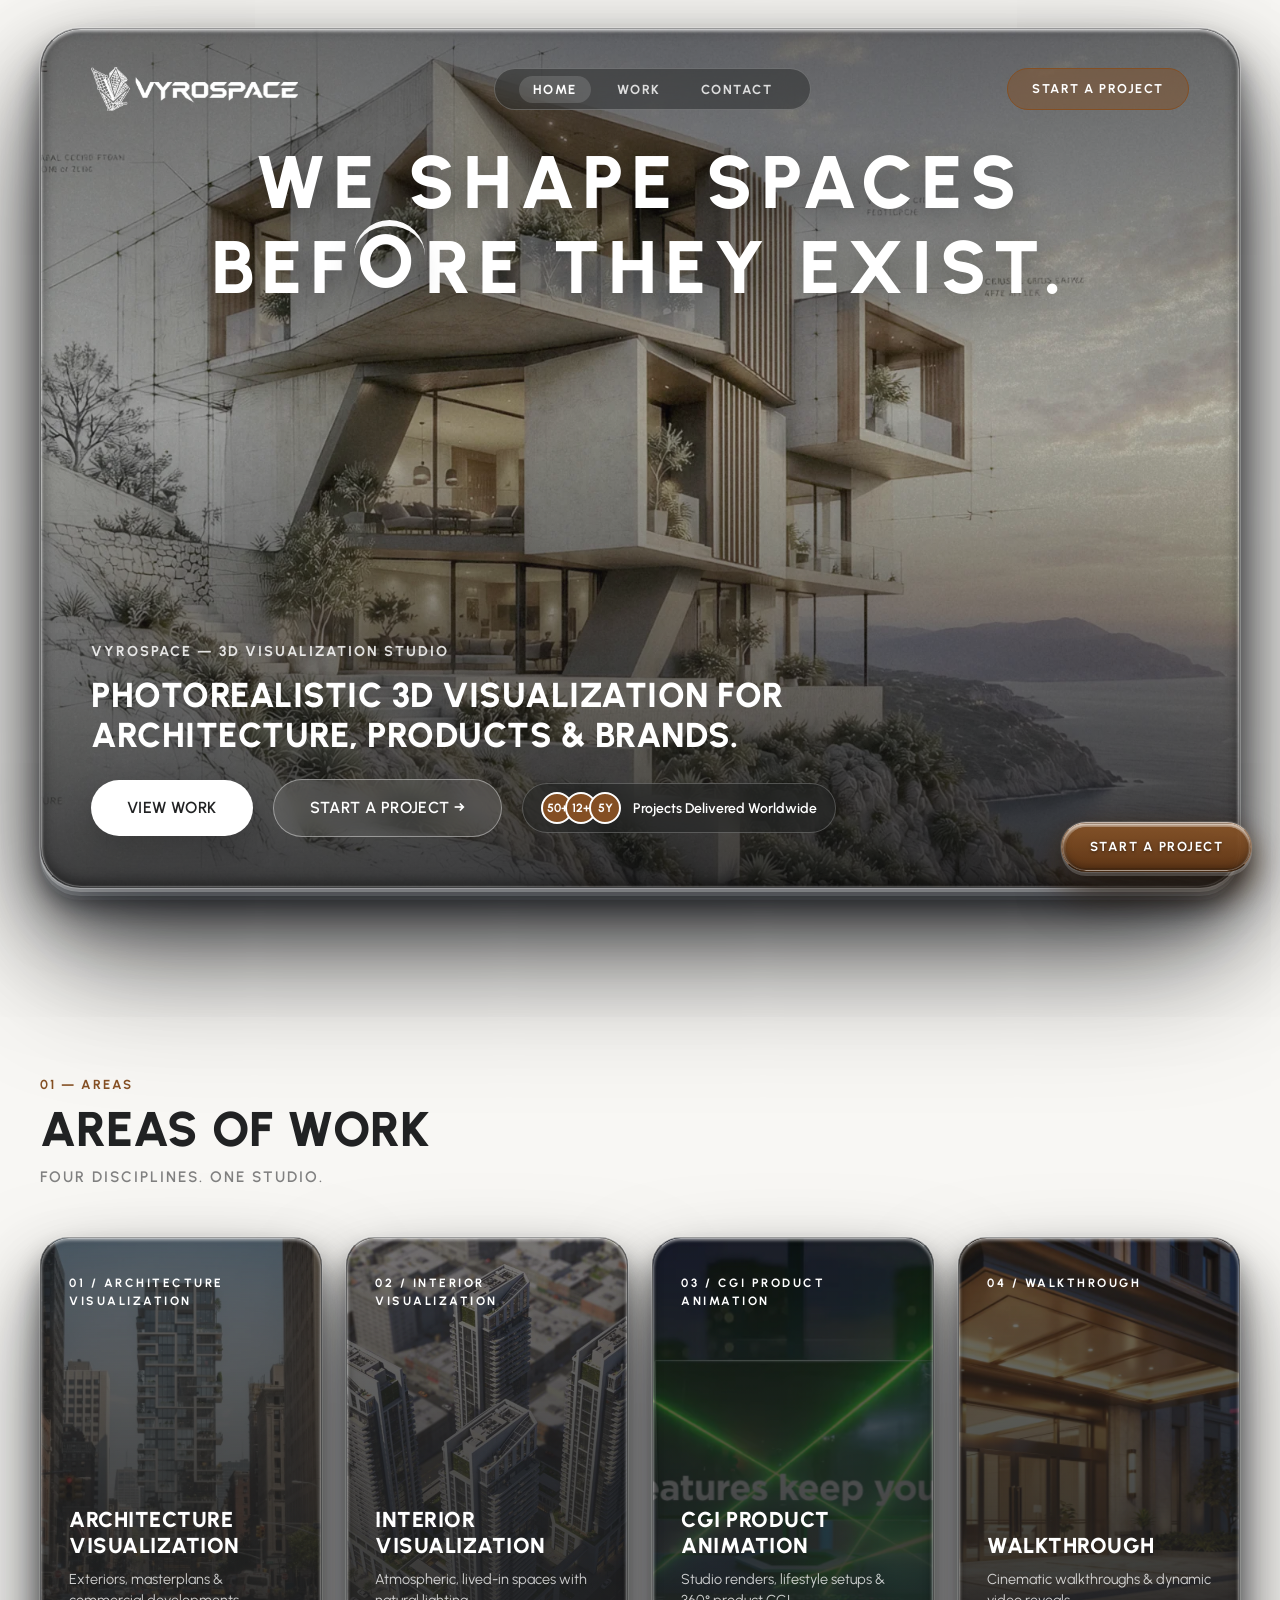
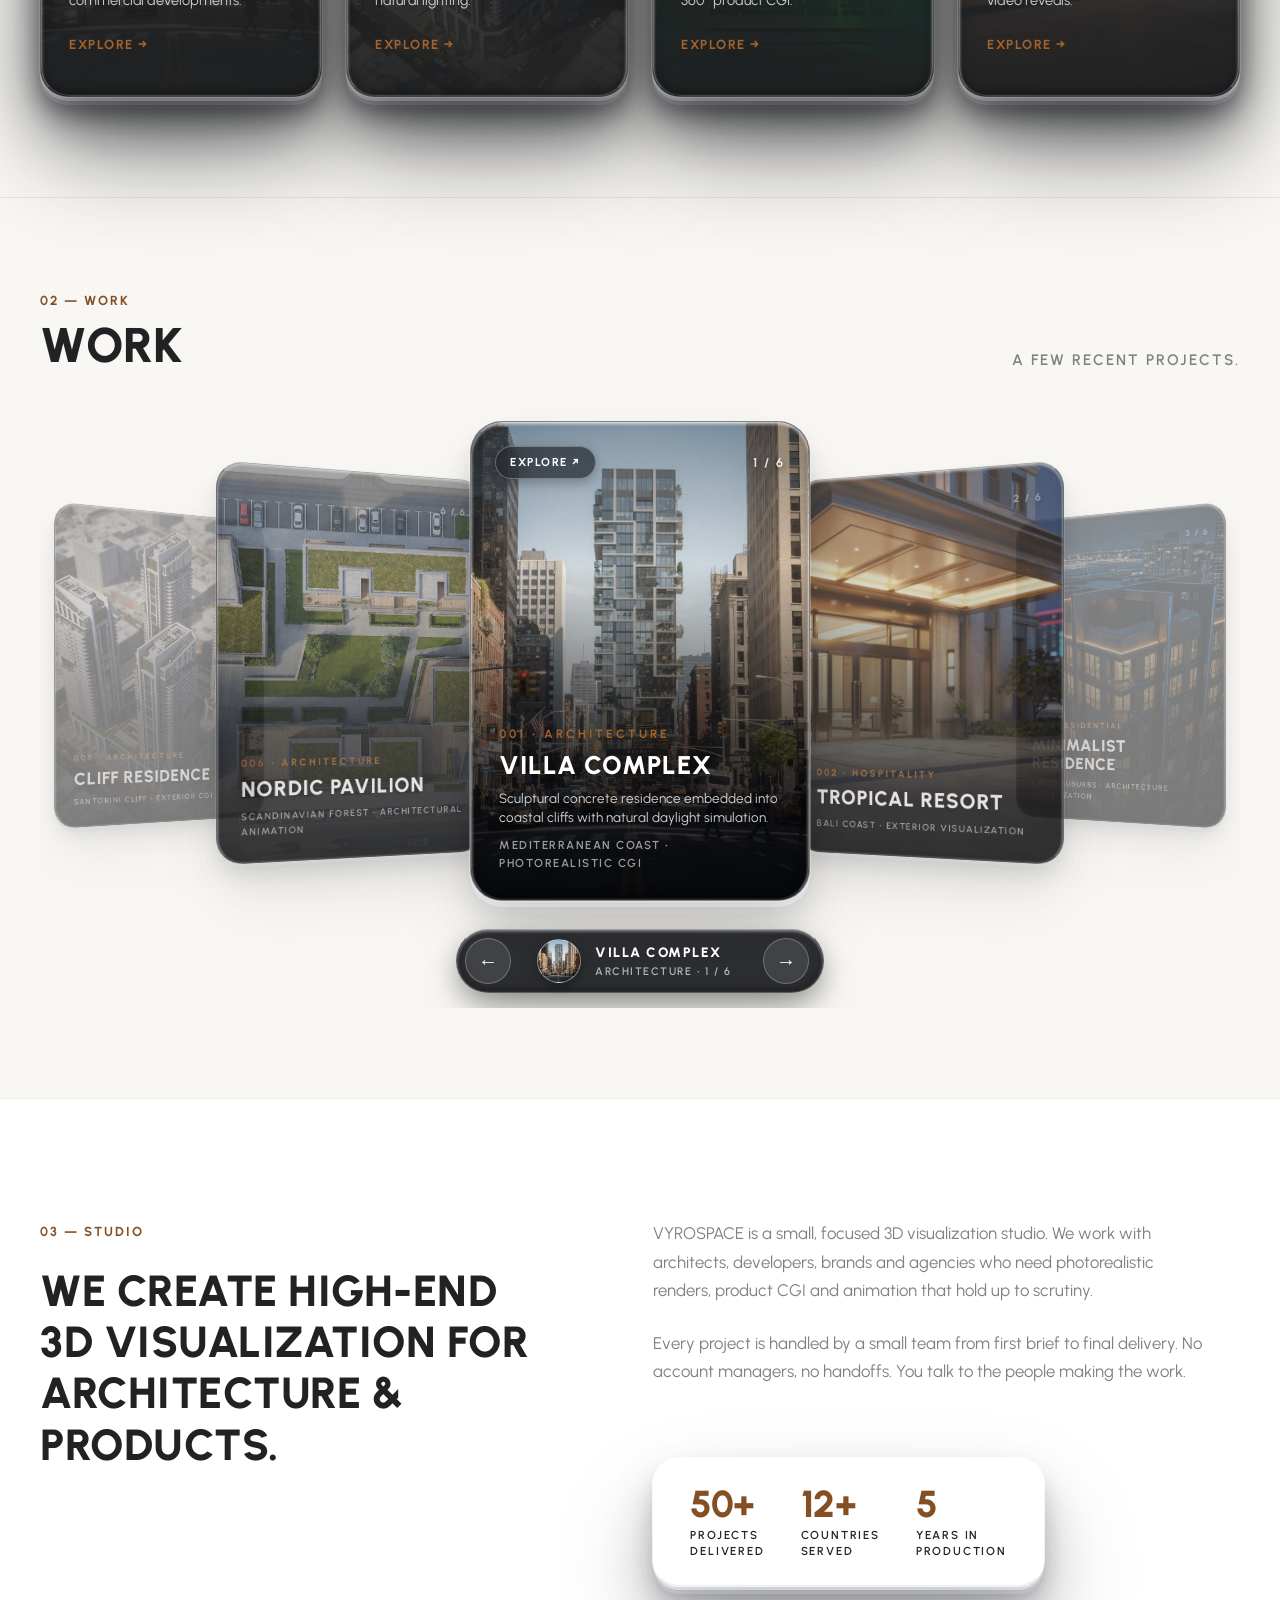
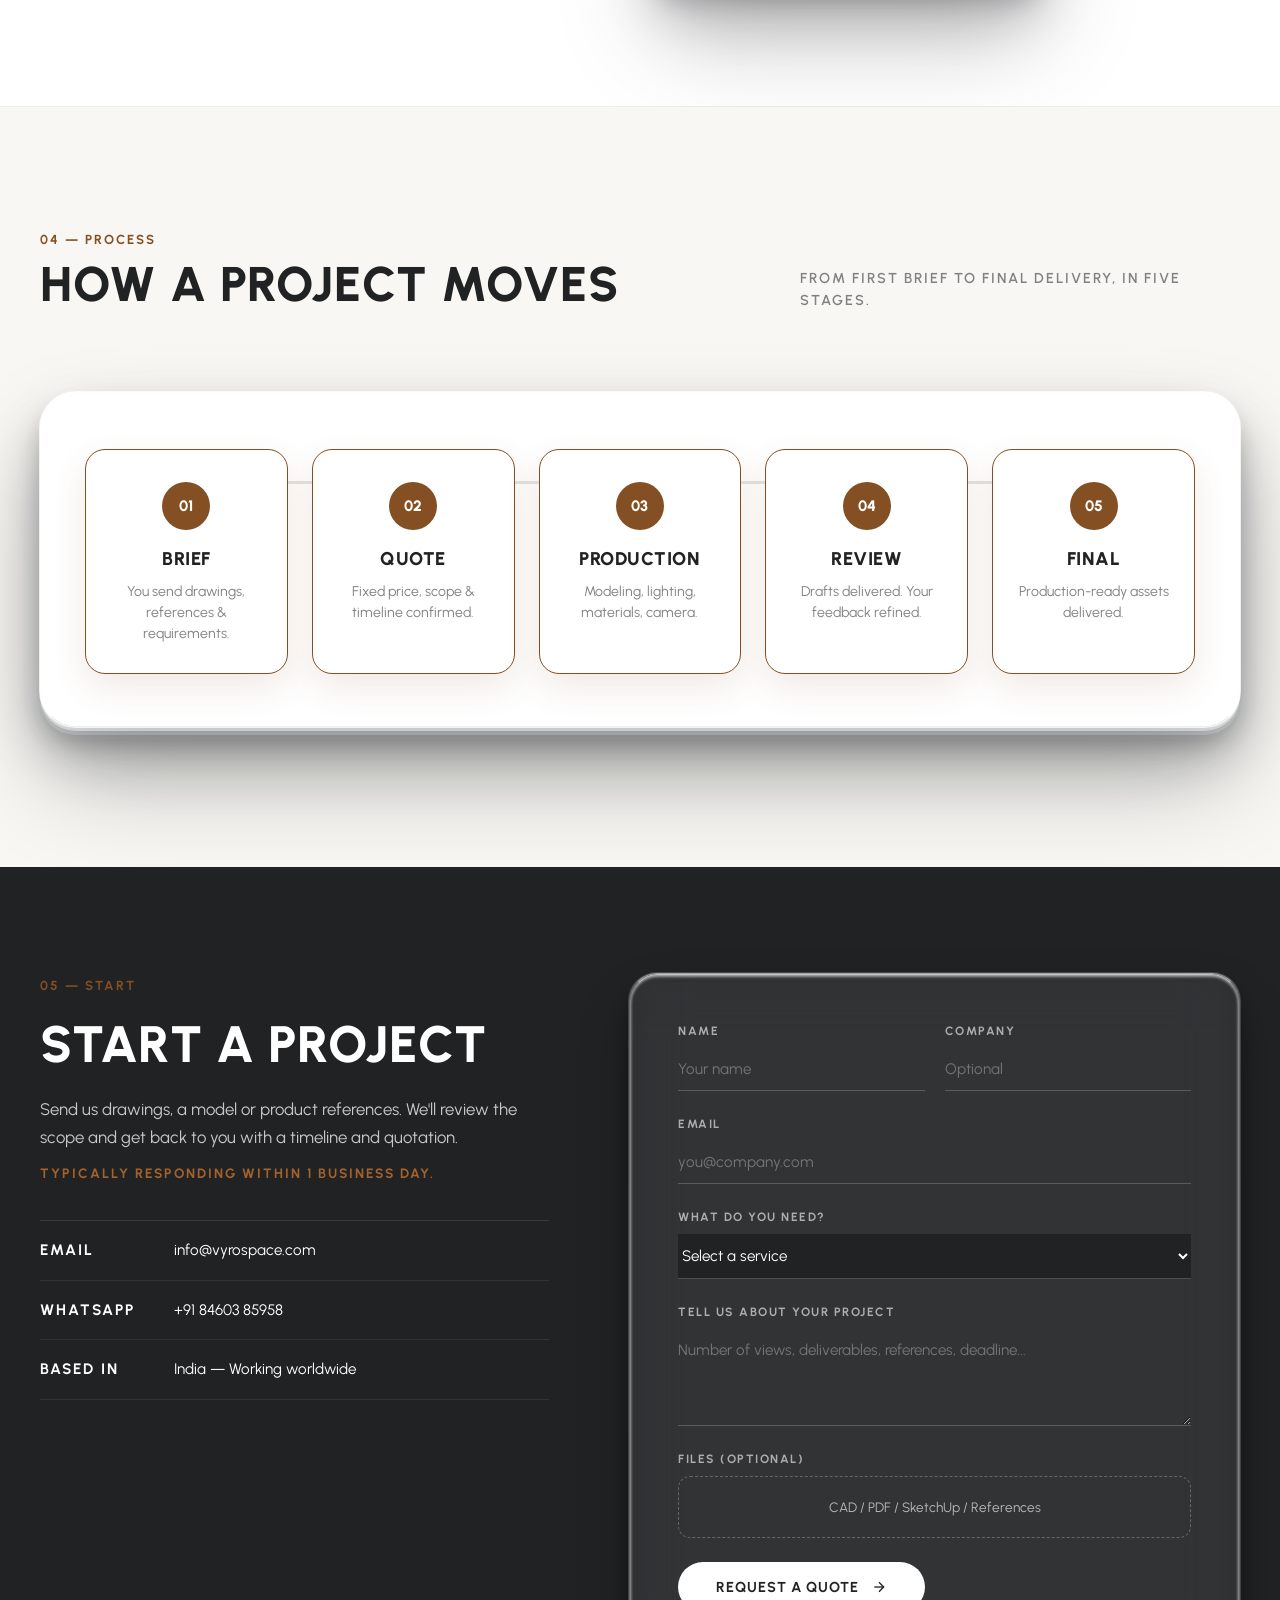
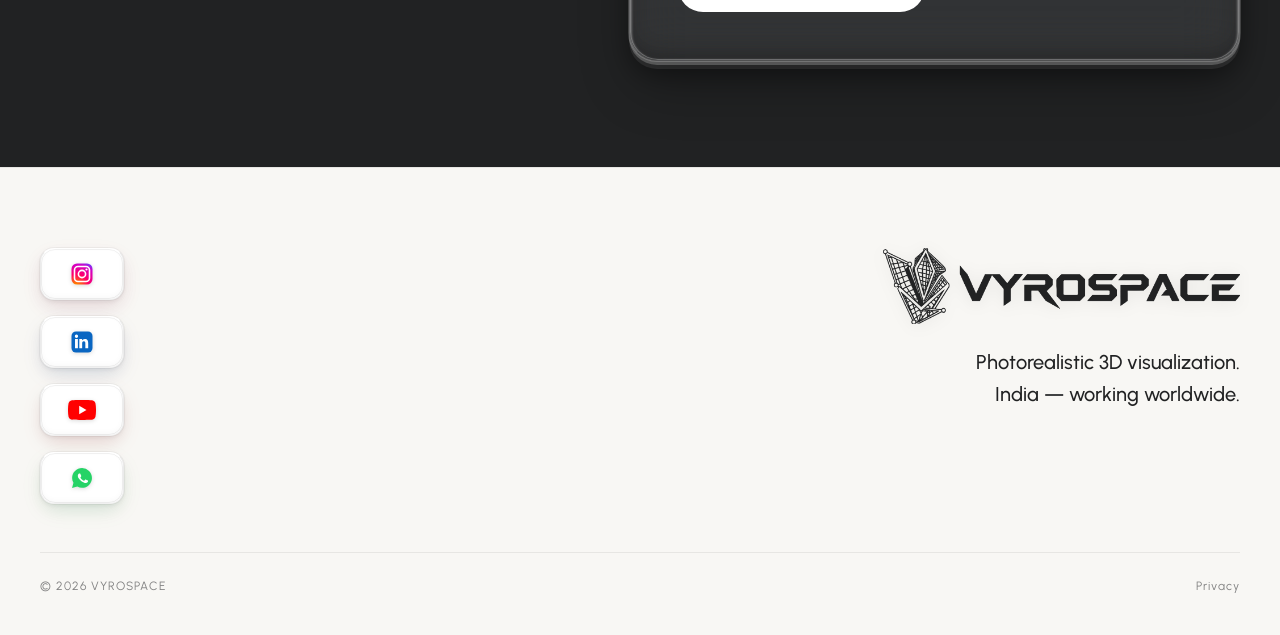
==== commit 12a671fa: "Update CGI Product Animation asset path to web_images/product_visualization_hero.webp to fix live im" ====
--- a/index.html
+++ b/index.html
@@ -184,7 +184,7 @@
                     </div>
                 </a>
                 <a href="product-visualization.html" class="area-card">
-                    <div class="area-card-bg" style="background-image: url('Screenshot_1.webp');"></div>
+                    <div class="area-card-bg" style="background-image: url('web_images/product_visualization_hero.webp');"></div>
                     <div class="area-card-overlay"></div>
                     <div class="area-card-content">
                         <span class="area-num">03 / CGI PRODUCT ANIMATION</span>
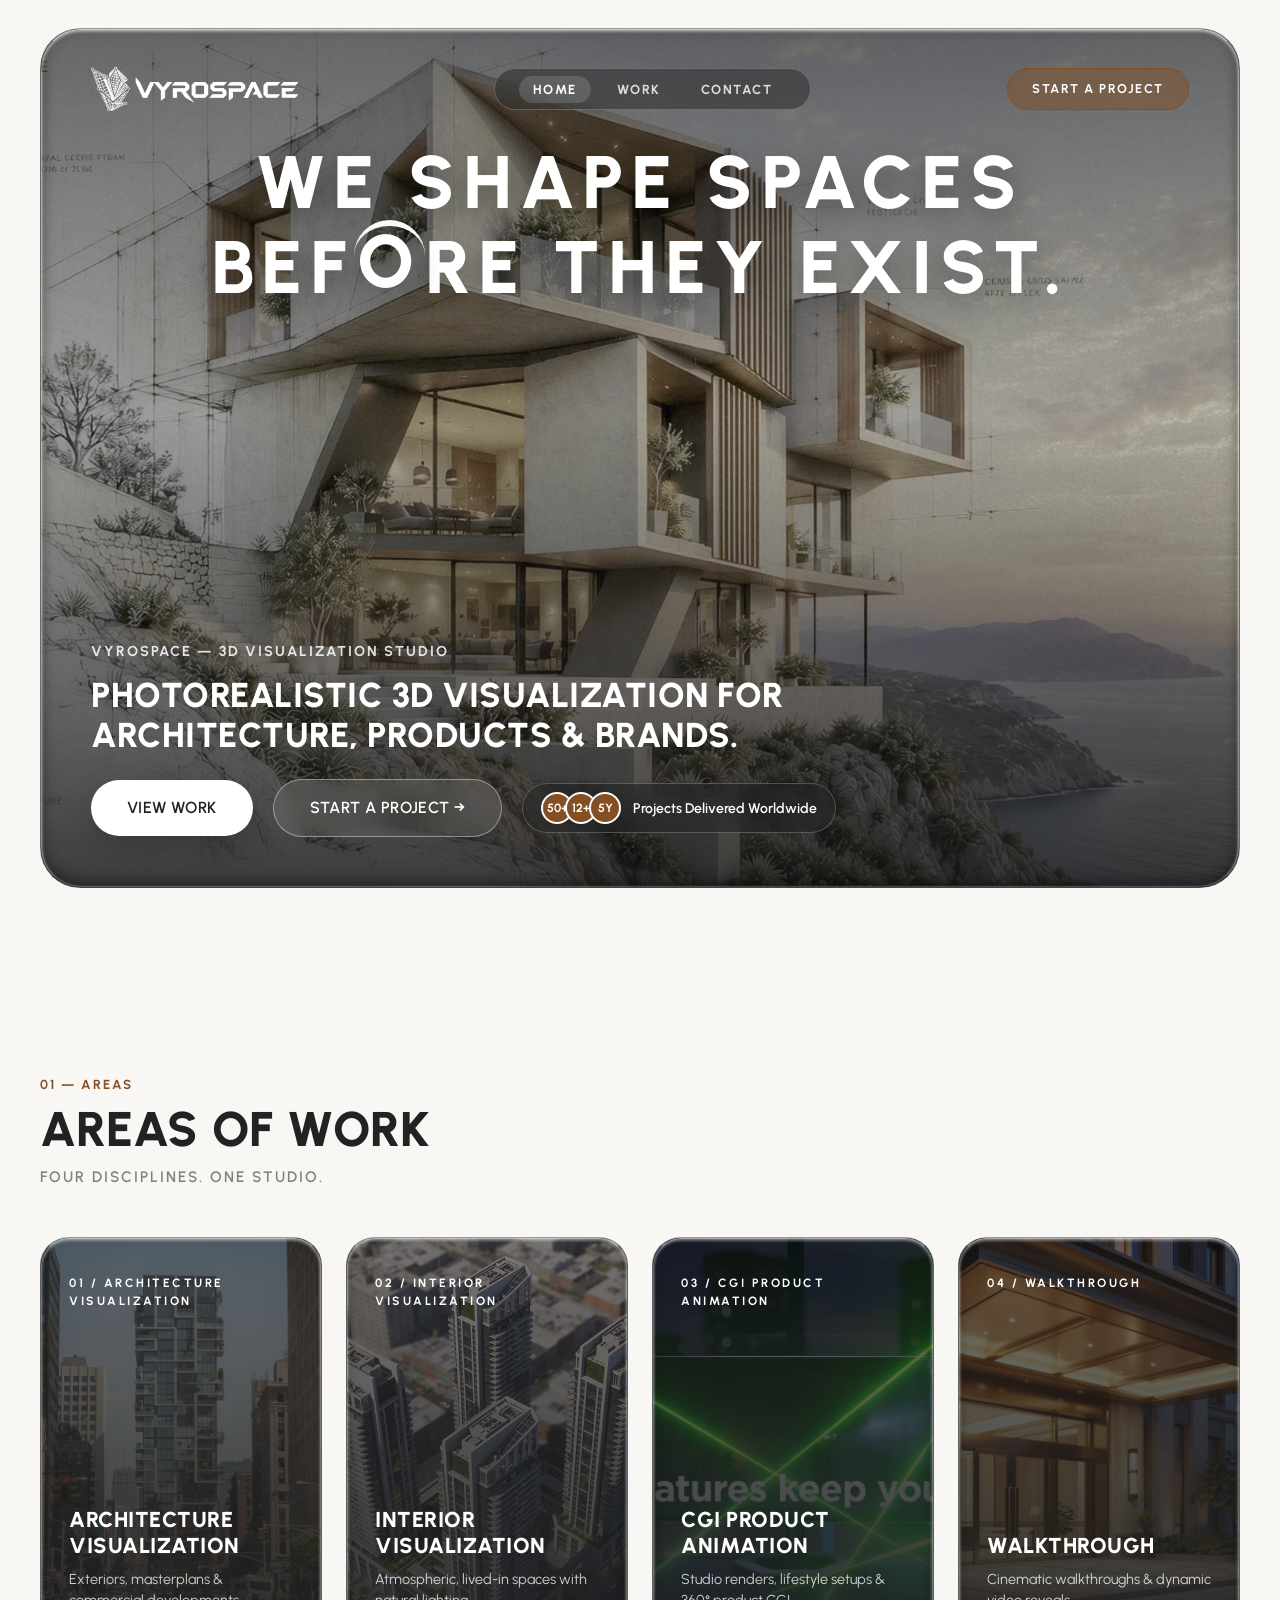
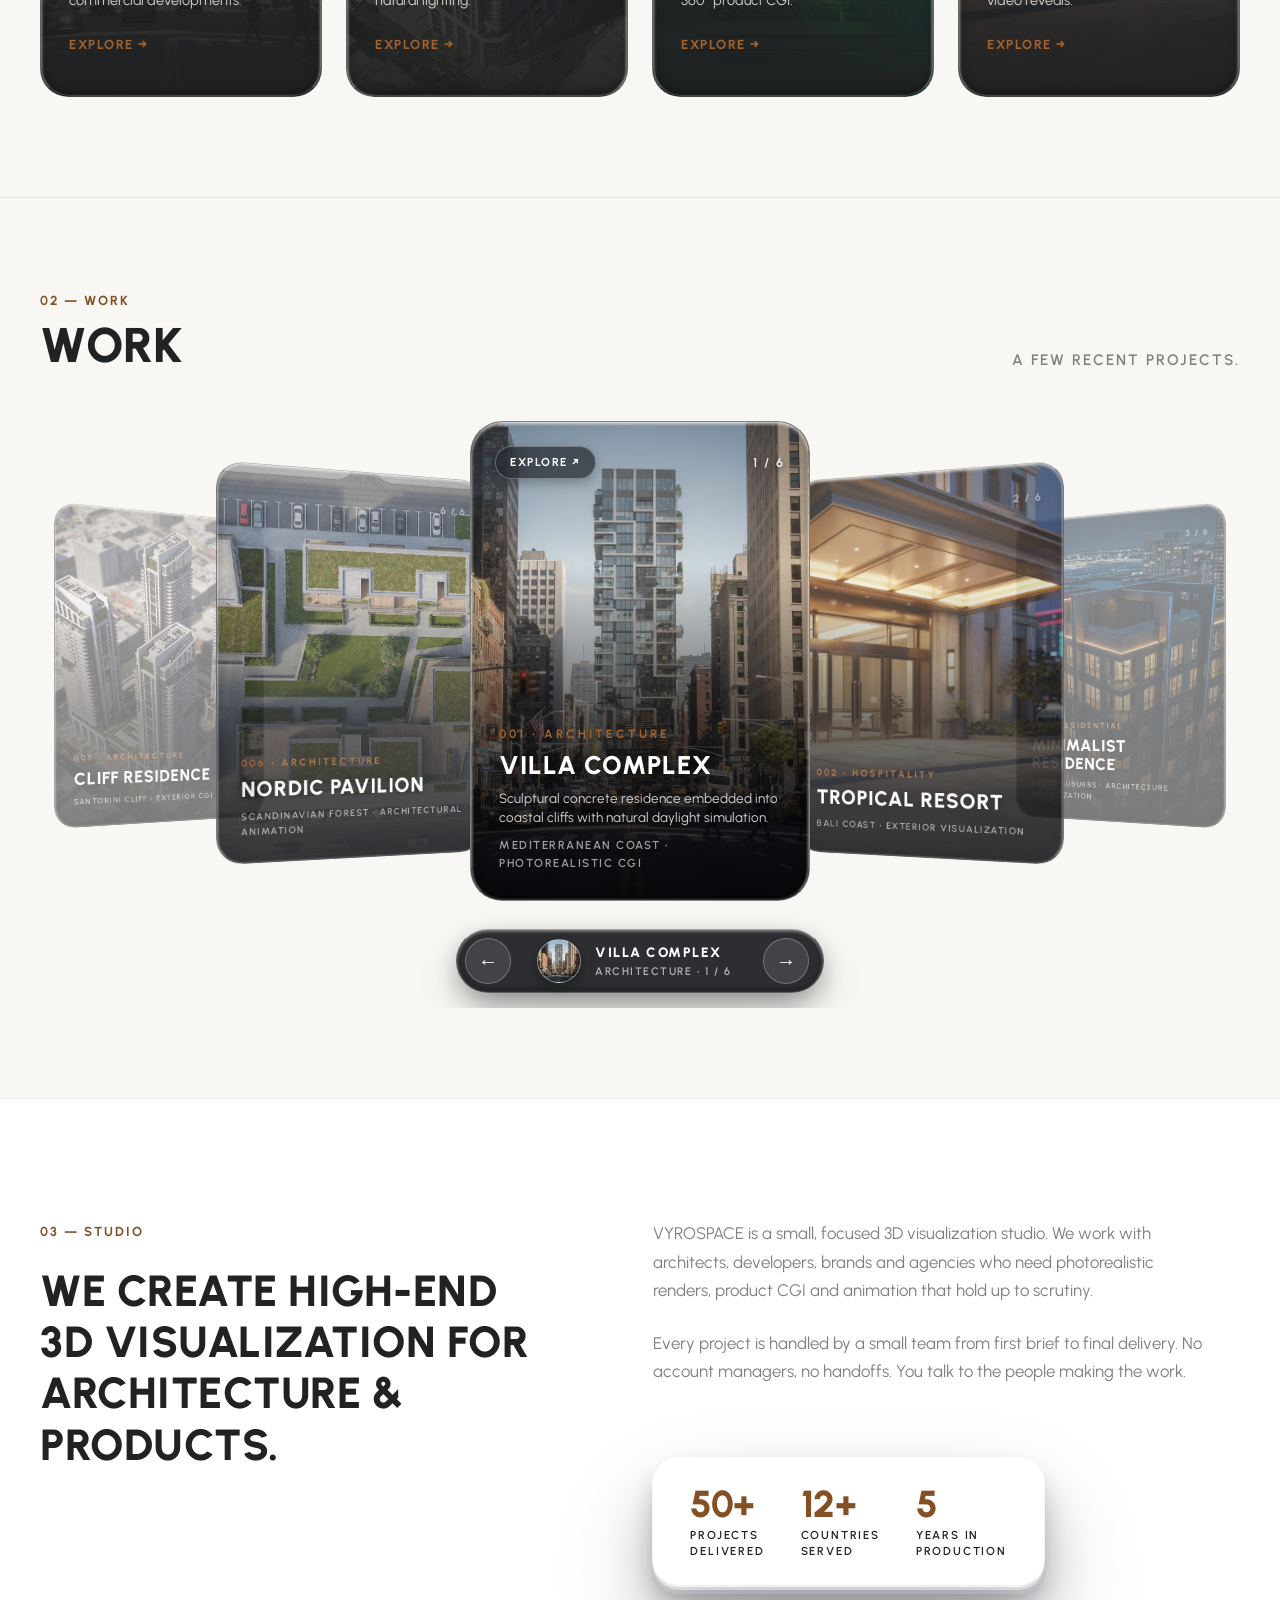
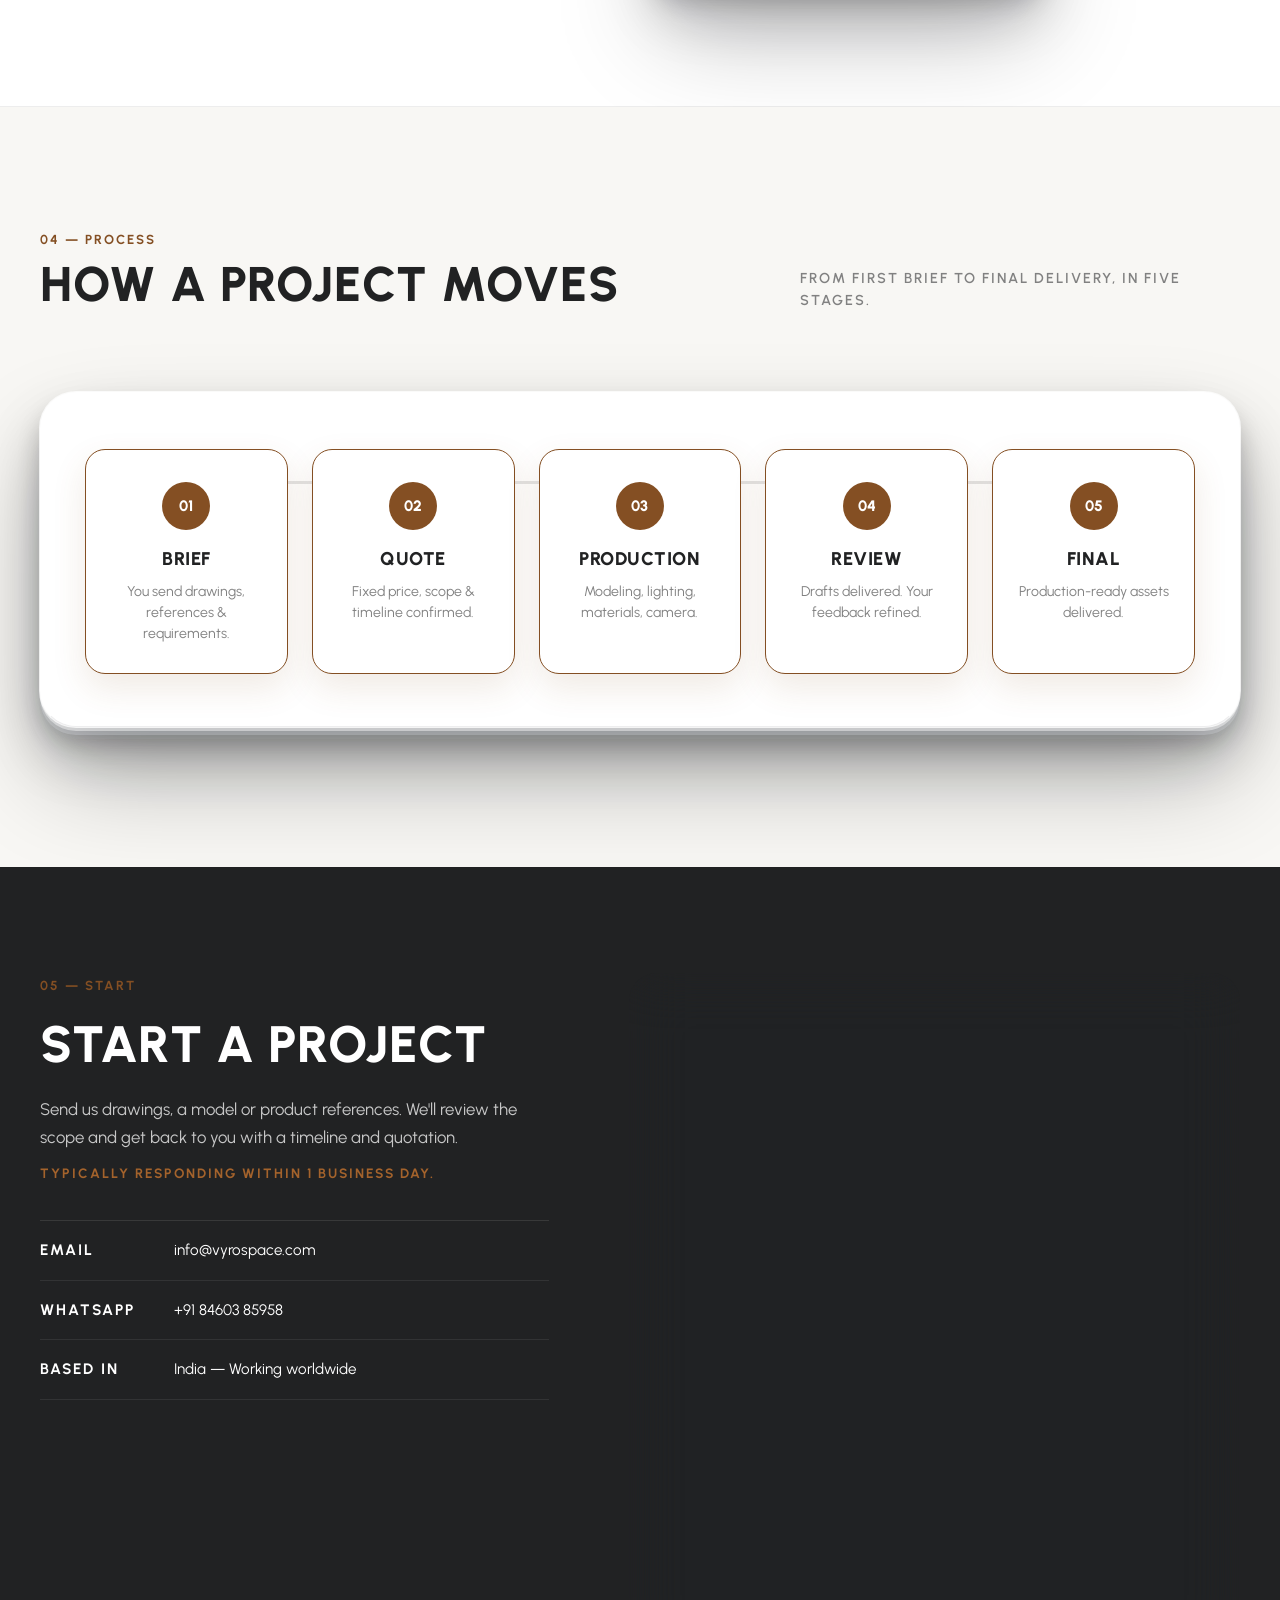
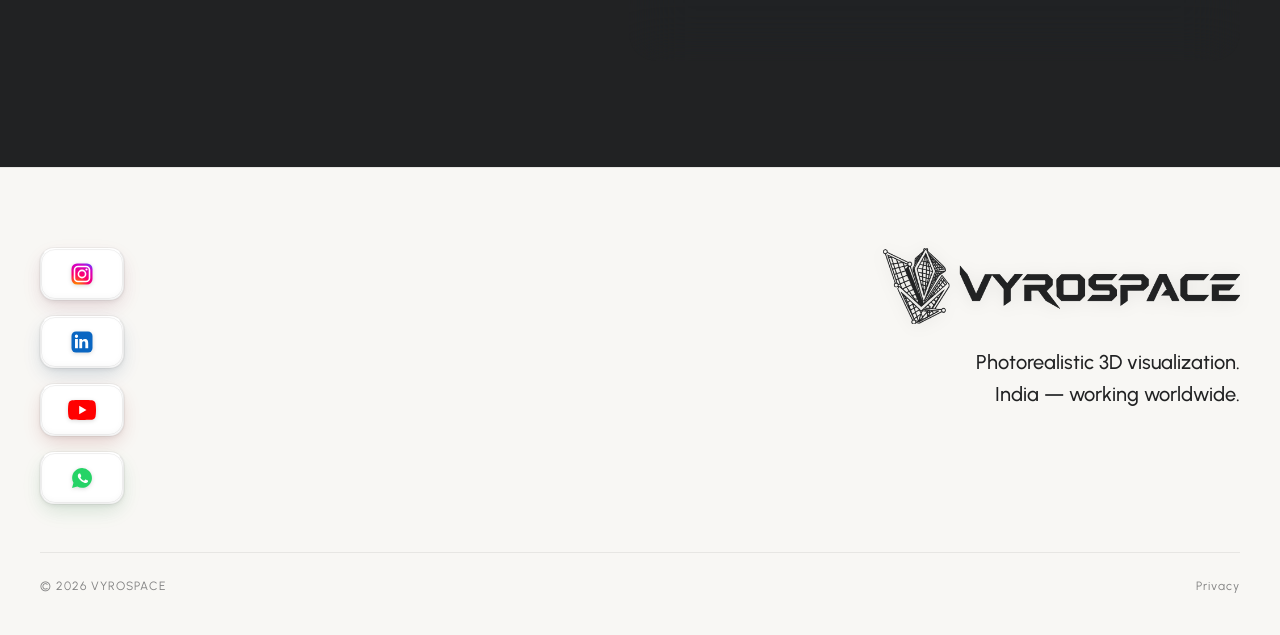
==== commit 3d38d304: "Optimize mobile rendering: eliminate 3D card filter glitches, fix WebKit corner clipping, prevent vi" ====
--- a/index.html
+++ b/index.html
@@ -3,7 +3,7 @@
 
 <head>
     <meta charset="UTF-8">
-    <meta name="viewport" content="width=device-width, initial-scale=1.0">
+    <meta name="viewport" content="width=device-width, initial-scale=1.0, viewport-fit=cover">
     <title>VYROSPACE &mdash; Photorealistic 3D Visualization Studio</title>
     <meta name="description"
         content="Vyrospace: Photorealistic 3D visualization for architecture, interiors, products, and brands. We shape spaces before they exist.">
@@ -40,11 +40,11 @@
             } else if (window.performance && performance.navigation && performance.navigation.type === 1) {
                 isReload = true;
             }
-        } catch (e) {}
+        } catch (e) { }
 
         if (isReload) {
             if (window.location.hash) {
-                try { history.replaceState(null, null, window.location.pathname); } catch (e) {}
+                try { history.replaceState(null, null, window.location.pathname); } catch (e) { }
             }
             window.scrollTo(0, 0);
         } else if (!window.location.hash) {
@@ -79,7 +79,8 @@
         <!-- 1. HERO SECTION (Signature Stadium Rounded Frame) -->
         <section class="hero-stadium" id="hero">
             <!-- Background Architectural Video (Optimized for ultra-fast mobile & desktop streaming) -->
-            <video autoplay muted loop playsinline preload="metadata" class="hero-video-bg" poster="web_images/hero_poster.webp">
+            <video autoplay muted loop playsinline preload="metadata" class="hero-video-bg"
+                poster="web_images/hero_poster.webp">
                 <source src="web_images/hero_archviz_mobile.mp4" type="video/mp4" media="(max-width: 768px)">
                 <source src="web_images/hero_archviz_ultrafast.mp4" type="video/mp4">
             </video>
@@ -98,7 +99,8 @@
 
                 <div class="nav-contact-action">
                     <a href="#contact" class="nav-cta-pill">START A PROJECT</a>
-                    <button class="mobile-nav-toggle" id="mobileNavToggle" aria-label="Toggle navigation">&#9776;</button>
+                    <button class="mobile-nav-toggle" id="mobileNavToggle"
+                        aria-label="Toggle navigation">&#9776;</button>
                 </div>
             </nav>
 
@@ -184,7 +186,8 @@
                     </div>
                 </a>
                 <a href="product-visualization.html" class="area-card">
-                    <div class="area-card-bg" style="background-image: url('web_images/product_visualization_hero.webp');"></div>
+                    <div class="area-card-bg"
+                        style="background-image: url('web_images/product_visualization_hero.webp');"></div>
                     <div class="area-card-overlay"></div>
                     <div class="area-card-content">
                         <span class="area-num">03 / CGI PRODUCT ANIMATION</span>
@@ -228,8 +231,12 @@
                 <div class="work-carousel-stage" id="workCarouselStage">
 
                     <!-- Project 001 -->
-                    <div class="work-card-3d" data-index="0" data-title="VILLA COMPLEX" data-cat="ARCHITECTURE" data-loc="Mediterranean Coast" data-thumb="generated image/Exterior 3d renders/hf_20260221_123254_e76dc5b9-0c51-4465-aec0-39c0541b2e60.webp">
-                        <div class="work-card-bg" style="background-image: url('generated image/Exterior 3d renders/hf_20260221_123254_e76dc5b9-0c51-4465-aec0-39c0541b2e60.webp');"></div>
+                    <div class="work-card-3d" data-index="0" data-title="VILLA COMPLEX" data-cat="ARCHITECTURE"
+                        data-loc="Mediterranean Coast"
+                        data-thumb="generated image/Exterior 3d renders/hf_20260221_123254_e76dc5b9-0c51-4465-aec0-39c0541b2e60.webp">
+                        <div class="work-card-bg"
+                            style="background-image: url('generated image/Exterior 3d renders/hf_20260221_123254_e76dc5b9-0c51-4465-aec0-39c0541b2e60.webp');">
+                        </div>
                         <div class="work-card-glass"></div>
                         <div class="work-card-top">
                             <span class="work-card-badge">EXPLORE &nearr;</span>
@@ -238,15 +245,20 @@
                         <div class="work-card-bottom">
                             <span class="work-card-num">001 &bull; ARCHITECTURE</span>
                             <h3 class="work-card-title">VILLA COMPLEX</h3>
-                            <p class="work-card-desc">Sculptural concrete residence embedded into coastal cliffs with natural daylight simulation.</p>
+                            <p class="work-card-desc">Sculptural concrete residence embedded into coastal cliffs with
+                                natural daylight simulation.</p>
                             <span class="work-card-loc">Mediterranean Coast &bull; Photorealistic CGI</span>
                         </div>
                         <a href="exterior-rendering.html" class="work-card-link" aria-label="View Villa Complex"></a>
                     </div>
 
                     <!-- Project 002 -->
-                    <div class="work-card-3d" data-index="1" data-title="TROPICAL RESORT" data-cat="HOSPITALITY" data-loc="Bali Coast" data-thumb="generated image/Exterior 3d renders/hf_20260221_113256_a02691ce-7f8d-4e31-898c-9289a96d7711.webp">
-                        <div class="work-card-bg" style="background-image: url('generated image/Exterior 3d renders/hf_20260221_113256_a02691ce-7f8d-4e31-898c-9289a96d7711.webp');"></div>
+                    <div class="work-card-3d" data-index="1" data-title="TROPICAL RESORT" data-cat="HOSPITALITY"
+                        data-loc="Bali Coast"
+                        data-thumb="generated image/Exterior 3d renders/hf_20260221_113256_a02691ce-7f8d-4e31-898c-9289a96d7711.webp">
+                        <div class="work-card-bg"
+                            style="background-image: url('generated image/Exterior 3d renders/hf_20260221_113256_a02691ce-7f8d-4e31-898c-9289a96d7711.webp');">
+                        </div>
                         <div class="work-card-glass"></div>
                         <div class="work-card-top">
                             <span class="work-card-badge">EXPLORE &nearr;</span>
@@ -255,15 +267,20 @@
                         <div class="work-card-bottom">
                             <span class="work-card-num">002 &bull; HOSPITALITY</span>
                             <h3 class="work-card-title">TROPICAL RESORT</h3>
-                            <p class="work-card-desc">Atmospheric luxury canopy entrance with warm interior illumination and lush landscaping.</p>
+                            <p class="work-card-desc">Atmospheric luxury canopy entrance with warm interior illumination
+                                and lush landscaping.</p>
                             <span class="work-card-loc">Bali Coast &bull; Exterior Visualization</span>
                         </div>
                         <a href="exterior-rendering.html" class="work-card-link" aria-label="View Tropical Resort"></a>
                     </div>
 
                     <!-- Project 003 -->
-                    <div class="work-card-3d" data-index="2" data-title="MINIMALIST RESIDENCE" data-cat="RESIDENTIAL" data-loc="Kyoto Suburbs" data-thumb="generated image/Exterior 3d renders/hf_20260221_112742_5bca88a7-871d-47f9-a859-cf836fb69ec4.webp">
-                        <div class="work-card-bg" style="background-image: url('generated image/Exterior 3d renders/hf_20260221_112742_5bca88a7-871d-47f9-a859-cf836fb69ec4.webp');"></div>
+                    <div class="work-card-3d" data-index="2" data-title="MINIMALIST RESIDENCE" data-cat="RESIDENTIAL"
+                        data-loc="Kyoto Suburbs"
+                        data-thumb="generated image/Exterior 3d renders/hf_20260221_112742_5bca88a7-871d-47f9-a859-cf836fb69ec4.webp">
+                        <div class="work-card-bg"
+                            style="background-image: url('generated image/Exterior 3d renders/hf_20260221_112742_5bca88a7-871d-47f9-a859-cf836fb69ec4.webp');">
+                        </div>
                         <div class="work-card-glass"></div>
                         <div class="work-card-top">
                             <span class="work-card-badge">EXPLORE &nearr;</span>
@@ -272,15 +289,21 @@
                         <div class="work-card-bottom">
                             <span class="work-card-num">003 &bull; RESIDENTIAL</span>
                             <h3 class="work-card-title">MINIMALIST RESIDENCE</h3>
-                            <p class="work-card-desc">Cantilevered volumes with delicate stone textures, slatted timber accents, and sunset lighting.</p>
+                            <p class="work-card-desc">Cantilevered volumes with delicate stone textures, slatted timber
+                                accents, and sunset lighting.</p>
                             <span class="work-card-loc">Kyoto Suburbs &bull; Architecture Visualization</span>
                         </div>
-                        <a href="exterior-rendering.html" class="work-card-link" aria-label="View Minimalist Residence"></a>
+                        <a href="exterior-rendering.html" class="work-card-link"
+                            aria-label="View Minimalist Residence"></a>
                     </div>
 
                     <!-- Project 004 -->
-                    <div class="work-card-3d" data-index="3" data-title="COMMERCIAL COMPLEX" data-cat="URBAN / COMMERCIAL" data-loc="Metropolis Center" data-thumb="generated image/Exterior 3d renders/hf_20260221_115943_a112597f-3e44-4883-919c-834eb1b8e843.webp">
-                        <div class="work-card-bg" style="background-image: url('generated image/Exterior 3d renders/hf_20260221_115943_a112597f-3e44-4883-919c-834eb1b8e843.webp');"></div>
+                    <div class="work-card-3d" data-index="3" data-title="COMMERCIAL COMPLEX"
+                        data-cat="URBAN / COMMERCIAL" data-loc="Metropolis Center"
+                        data-thumb="generated image/Exterior 3d renders/hf_20260221_115943_a112597f-3e44-4883-919c-834eb1b8e843.webp">
+                        <div class="work-card-bg"
+                            style="background-image: url('generated image/Exterior 3d renders/hf_20260221_115943_a112597f-3e44-4883-919c-834eb1b8e843.webp');">
+                        </div>
                         <div class="work-card-glass"></div>
                         <div class="work-card-top">
                             <span class="work-card-badge">EXPLORE &nearr;</span>
@@ -289,15 +312,21 @@
                         <div class="work-card-bottom">
                             <span class="work-card-num">004 &bull; URBAN / COMMERCIAL</span>
                             <h3 class="work-card-title">COMMERCIAL COMPLEX</h3>
-                            <p class="work-card-desc">High-density urban tower architecture reflecting twilight sky and street-level atmosphere.</p>
+                            <p class="work-card-desc">High-density urban tower architecture reflecting twilight sky and
+                                street-level atmosphere.</p>
                             <span class="work-card-loc">Metropolis Center &bull; High-Rise CGI</span>
                         </div>
-                        <a href="exterior-rendering.html" class="work-card-link" aria-label="View Commercial Complex"></a>
+                        <a href="exterior-rendering.html" class="work-card-link"
+                            aria-label="View Commercial Complex"></a>
                     </div>
 
                     <!-- Project 005 -->
-                    <div class="work-card-3d" data-index="4" data-title="CLIFF RESIDENCE" data-cat="ARCHITECTURE" data-loc="Santorini Cliff" data-thumb="generated image/Exterior 3d renders/hf_20260221_121010_411e0084-fa7b-40fe-9478-e40eaae612a9.webp">
-                        <div class="work-card-bg" style="background-image: url('generated image/Exterior 3d renders/hf_20260221_121010_411e0084-fa7b-40fe-9478-e40eaae612a9.webp');"></div>
+                    <div class="work-card-3d" data-index="4" data-title="CLIFF RESIDENCE" data-cat="ARCHITECTURE"
+                        data-loc="Santorini Cliff"
+                        data-thumb="generated image/Exterior 3d renders/hf_20260221_121010_411e0084-fa7b-40fe-9478-e40eaae612a9.webp">
+                        <div class="work-card-bg"
+                            style="background-image: url('generated image/Exterior 3d renders/hf_20260221_121010_411e0084-fa7b-40fe-9478-e40eaae612a9.webp');">
+                        </div>
                         <div class="work-card-glass"></div>
                         <div class="work-card-top">
                             <span class="work-card-badge">EXPLORE &nearr;</span>
@@ -306,15 +335,20 @@
                         <div class="work-card-bottom">
                             <span class="work-card-num">005 &bull; ARCHITECTURE</span>
                             <h3 class="work-card-title">CLIFF RESIDENCE</h3>
-                            <p class="work-card-desc">Geometric terraced pavilions framing panoramic ocean horizon with warm interior glow.</p>
+                            <p class="work-card-desc">Geometric terraced pavilions framing panoramic ocean horizon with
+                                warm interior glow.</p>
                             <span class="work-card-loc">Santorini Cliff &bull; Exterior CGI</span>
                         </div>
                         <a href="exterior-rendering.html" class="work-card-link" aria-label="View Cliff Residence"></a>
                     </div>
 
                     <!-- Project 006 -->
-                    <div class="work-card-3d" data-index="5" data-title="NORDIC PAVILION" data-cat="ARCHITECTURE" data-loc="Scandinavian Forest" data-thumb="generated image/Exterior 3d renders/hf_20260221_121513_303f53cf-b83a-4855-addb-8e6ac72d83f4.webp">
-                        <div class="work-card-bg" style="background-image: url('generated image/Exterior 3d renders/hf_20260221_121513_303f53cf-b83a-4855-addb-8e6ac72d83f4.webp');"></div>
+                    <div class="work-card-3d" data-index="5" data-title="NORDIC PAVILION" data-cat="ARCHITECTURE"
+                        data-loc="Scandinavian Forest"
+                        data-thumb="generated image/Exterior 3d renders/hf_20260221_121513_303f53cf-b83a-4855-addb-8e6ac72d83f4.webp">
+                        <div class="work-card-bg"
+                            style="background-image: url('generated image/Exterior 3d renders/hf_20260221_121513_303f53cf-b83a-4855-addb-8e6ac72d83f4.webp');">
+                        </div>
                         <div class="work-card-glass"></div>
                         <div class="work-card-top">
                             <span class="work-card-badge">EXPLORE &nearr;</span>
@@ -323,7 +357,8 @@
                         <div class="work-card-bottom">
                             <span class="work-card-num">006 &bull; ARCHITECTURE</span>
                             <h3 class="work-card-title">NORDIC PAVILION</h3>
-                            <p class="work-card-desc">Laminated timber glasshouse harmonizing minimalist Nordic architecture with surrounding pine trees.</p>
+                            <p class="work-card-desc">Laminated timber glasshouse harmonizing minimalist Nordic
+                                architecture with surrounding pine trees.</p>
                             <span class="work-card-loc">Scandinavian Forest &bull; Architectural Animation</span>
                         </div>
                         <a href="exterior-rendering.html" class="work-card-link" aria-label="View Nordic Pavilion"></a>
@@ -333,7 +368,8 @@
 
                 <!-- Floating Glass Controller Pill -->
                 <div class="work-carousel-controls">
-                    <button class="work-ctrl-btn work-ctrl-prev" id="workCarouselPrev" aria-label="Previous Project">&larr;</button>
+                    <button class="work-ctrl-btn work-ctrl-prev" id="workCarouselPrev"
+                        aria-label="Previous Project">&larr;</button>
                     <div class="work-ctrl-meta">
                         <div class="work-ctrl-thumb" id="workCtrlThumb"></div>
                         <div class="work-ctrl-text">
@@ -341,7 +377,8 @@
                             <span class="work-ctrl-cat" id="workCtrlCat">ARCHITECTURE &bull; 1 / 6</span>
                         </div>
                     </div>
-                    <button class="work-ctrl-btn work-ctrl-next" id="workCarouselNext" aria-label="Next Project">&rarr;</button>
+                    <button class="work-ctrl-btn work-ctrl-next" id="workCarouselNext"
+                        aria-label="Next Project">&rarr;</button>
                 </div>
             </div>
         </div>
@@ -446,7 +483,8 @@
                         </li>
                         <li>
                             <span class="contact-info-label">WHATSAPP</span>
-                            <a href="https://wa.me/918460385958" target="_blank" rel="noopener noreferrer">+91 84603 85958</a>
+                            <a href="https://wa.me/918460385958" target="_blank" rel="noopener noreferrer">+91 84603
+                                85958</a>
                         </li>
                         <li>
                             <span class="contact-info-label">BASED IN</span>
@@ -515,18 +553,22 @@
                 <div class="footer-socials">
                     <a href="https://www.instagram.com/vyrospace_" target="_blank" rel="noopener noreferrer"
                         aria-label="Instagram" class="social-btn social-btn-instagram">
-                        <img src="steelform_assets/icon_instagram_official.svg" alt="Instagram" class="footer-social-icon" decoding="async">
+                        <img src="steelform_assets/icon_instagram_official.svg" alt="Instagram"
+                            class="footer-social-icon" decoding="async">
                     </a>
                     <a href="https://www.linkedin.com/company/vyrospace/about/?viewAsMember=true" target="_blank"
                         rel="noopener noreferrer" aria-label="LinkedIn" class="social-btn social-btn-linkedin">
-                        <img src="steelform_assets/icon_linkedin_official.svg" alt="LinkedIn" class="footer-social-icon" decoding="async">
+                        <img src="steelform_assets/icon_linkedin_official.svg" alt="LinkedIn" class="footer-social-icon"
+                            decoding="async">
                     </a>
                     <a href="#" aria-label="YouTube" class="social-btn social-btn-youtube">
-                        <img src="steelform_assets/icon_youtube_official.svg" alt="YouTube" class="footer-social-icon" decoding="async">
+                        <img src="steelform_assets/icon_youtube_official.svg" alt="YouTube" class="footer-social-icon"
+                            decoding="async">
                     </a>
-                    <a href="https://wa.me/918460385958" target="_blank" rel="noopener noreferrer"
-                        aria-label="WhatsApp" class="social-btn social-btn-whatsapp" title="Chat on WhatsApp (+91 84603 85958)">
-                        <img src="steelform_assets/icon_whatsapp_official.svg" alt="WhatsApp" class="footer-social-icon" decoding="async">
+                    <a href="https://wa.me/918460385958" target="_blank" rel="noopener noreferrer" aria-label="WhatsApp"
+                        class="social-btn social-btn-whatsapp" title="Chat on WhatsApp (+91 84603 85958)">
+                        <img src="steelform_assets/icon_whatsapp_official.svg" alt="WhatsApp" class="footer-social-icon"
+                            decoding="async">
                     </a>
                 </div>
                 <div class="footer-brand">
@@ -548,5 +590,4 @@
     <script src="steelform.js"></script>
 </body>
 
-</html>
-
+</html>
--- a/steelform.css
+++ b/steelform.css
@@ -44,6 +44,8 @@
     font-size: 16px;
     background-color: var(--bg-canvas);
     color: var(--color-obsidian);
+    overflow-x: hidden;
+    overflow-x: clip;
 }
 
 body {
@@ -54,7 +56,9 @@
     -webkit-font-smoothing: antialiased;
     -moz-osx-font-smoothing: grayscale;
     overflow-x: hidden;
+    overflow-x: clip;
     position: relative;
+    width: 100%;
 }
 
 /* Common Container */
@@ -114,6 +118,9 @@
     border-radius: var(--radius-stadium);
     background-color: #191A1B;
     overflow: hidden;
+    isolation: isolate;
+    -webkit-mask-image: -webkit-radial-gradient(white, black);
+    mask-image: radial-gradient(white, black);
     display: flex;
     flex-direction: column;
     justify-content: space-between;
@@ -703,6 +710,9 @@
     border-top: 1.5px solid rgba(255, 255, 255, 0.55);
     border-bottom: 1px solid rgba(255, 255, 255, 0.15);
     overflow: hidden;
+    isolation: isolate;
+    -webkit-mask-image: -webkit-radial-gradient(white, black);
+    mask-image: radial-gradient(white, black);
     min-height: 460px;
     display: flex;
     flex-direction: column;
@@ -724,7 +734,7 @@
     content: '';
     position: absolute;
     inset: 0;
-    border-radius: 28px;
+    border-radius: inherit;
     border: 1px solid rgba(255, 255, 255, 0.32);
     border-top: 1.5px solid rgba(255, 255, 255, 0.60);
     border-bottom: 1px solid rgba(255, 255, 255, 0.15);
@@ -747,6 +757,7 @@
 .area-card-bg {
     position: absolute;
     inset: 0;
+    border-radius: inherit;
     background-size: cover;
     background-position: center;
     transform: scale(1.04);
@@ -755,14 +766,17 @@
     z-index: 0;
 }
 
-.area-card:hover .area-card-bg {
-    transform: scale(1.12);
-    filter: brightness(0.72) saturate(1.15);
+@media (hover: hover) and (pointer: fine) {
+    .area-card:hover .area-card-bg {
+        transform: scale(1.12);
+        filter: brightness(0.72) saturate(1.15);
+    }
 }
 
 .area-card-overlay {
     position: absolute;
     inset: 0;
+    border-radius: inherit;
     background: linear-gradient(180deg, rgba(33, 34, 35, 0.3) 0%, rgba(33, 34, 35, 0.65) 50%, rgba(33, 34, 35, 0.95) 100%);
     z-index: 1;
 }
@@ -925,9 +939,10 @@
     backface-visibility: hidden;
     -webkit-backface-visibility: hidden;
     isolation: isolate;
+    -webkit-mask-image: -webkit-radial-gradient(white, black);
+    mask-image: radial-gradient(white, black);
     transition: transform 0.85s cubic-bezier(0.22, 1, 0.36, 1),
         opacity 0.85s cubic-bezier(0.22, 1, 0.36, 1),
-        filter 0.85s cubic-bezier(0.22, 1, 0.36, 1),
         box-shadow 0.6s ease;
     will-change: transform, opacity;
 
@@ -951,7 +966,7 @@
     content: '';
     position: absolute;
     inset: 0;
-    border-radius: 32px;
+    border-radius: inherit;
     border: 1px solid rgba(255, 255, 255, 0.35);
     border-top: 1.5px solid rgba(255, 255, 255, 0.65);
     border-bottom: 1px solid rgba(255, 255, 255, 0.15);
@@ -966,7 +981,7 @@
     inset: 0;
     background-size: cover;
     background-position: center;
-    border-radius: 32px;
+    border-radius: inherit;
     transition: transform 1.2s cubic-bezier(0.16, 1, 0.3, 1);
     z-index: 1;
 }
@@ -976,7 +991,7 @@
     content: '';
     position: absolute;
     inset: 0;
-    border-radius: 32px;
+    border-radius: inherit;
     background: linear-gradient(180deg, rgba(8, 10, 14, 0.25) 0%, rgba(8, 10, 14, 0.05) 30%, rgba(8, 10, 14, 0.65) 65%, rgba(6, 7, 9, 0.94) 100%);
     z-index: 2;
     pointer-events: none;
@@ -986,7 +1001,7 @@
 .work-card-glass {
     position: absolute;
     inset: 0;
-    border-radius: 32px;
+    border-radius: inherit;
     pointer-events: none;
     z-index: 3;
     background: radial-gradient(circle at 50% 0%, rgba(255, 255, 255, 0.12) 0%, transparent 60%);
@@ -1114,8 +1129,10 @@
         inset 0 -14px 30px -4px rgba(0, 0, 0, 0.45);
 }
 
-.work-card-3d.is-active:hover .work-card-bg {
-    transform: scale(1.04);
+@media (hover: hover) and (pointer: fine) {
+    .work-card-3d.is-active:hover .work-card-bg {
+        transform: scale(1.04);
+    }
 }
 
 .work-card-3d.is-active:hover .work-card-badge {
@@ -2155,6 +2172,74 @@
 }
 
 
+@media (max-width: 768px) {
+    .hero-stadium {
+        padding: 30px 24px 36px;
+        min-height: 680px;
+    }
+
+    .hero-narrative {
+        max-width: 100%;
+        width: 100%;
+    }
+
+    .hero-headline {
+        font-size: clamp(1.2rem, 5vw, 1.6rem);
+        line-height: 1.25;
+        margin-bottom: 20px;
+        word-break: break-word;
+        overflow-wrap: break-word;
+    }
+
+    .hero-actions-row {
+        gap: 12px;
+        width: 100%;
+    }
+
+    .hero-actions-row .btn-pill {
+        padding: 13px 26px;
+        font-size: 0.8rem;
+    }
+
+    .hero-social-proof {
+        padding: 6px 14px;
+    }
+
+    .social-proof-text {
+        font-size: 0.8rem;
+    }
+
+    .areas-section {
+        padding: 56px 0 48px;
+    }
+
+    .areas-intro {
+        margin-bottom: 32px;
+    }
+
+    .work-section {
+        min-height: auto;
+        padding: 48px 0 56px;
+    }
+
+    .statement-section {
+        padding: 56px 0;
+    }
+
+    .pipeline-section {
+        padding: 56px 0 64px;
+    }
+
+    .pipeline-header {
+        margin-bottom: 40px;
+    }
+
+    .contact-section {
+        min-height: auto;
+        padding: 48px 0 56px;
+    }
+}
+
 @media (max-width: 680px) {
     .hero-nav .nav-cta-pill {
         display: none;
@@ -2168,18 +2253,48 @@
 
     .display-title-above,
     .display-title-rest {
-        font-size: clamp(1.35rem, 6.5vw, 2.2rem);
-        letter-spacing: 1px;
+        font-size: clamp(1.22rem, 6vw, 1.85rem);
+        letter-spacing: 0.5px;
+        word-break: break-word;
+        overflow-wrap: break-word;
     }
 
     .hero-stadium {
-        padding: 24px 20px 28px;
-        min-height: 720px;
+        padding: 24px 18px 28px;
+        min-height: auto;
     }
 
     .hero-stadium::after {
-        padding: 14px;
-        border-width: 1.5px;
+        border-width: 1px;
+    }
+
+    .hero-headline {
+        font-size: clamp(1.05rem, 4.7vw, 1.3rem);
+        line-height: 1.3;
+        margin-bottom: 18px;
+        word-break: break-word;
+        overflow-wrap: break-word;
+    }
+
+    .hero-actions-row {
+        flex-direction: column;
+        align-items: stretch;
+        width: 100%;
+        gap: 10px;
+    }
+
+    .hero-actions-row .btn-pill {
+        width: 100%;
+        text-align: center;
+        justify-content: center;
+        padding: 13px 20px;
+        font-size: 0.82rem;
+    }
+
+    .hero-social-proof {
+        width: 100%;
+        justify-content: center;
+        margin-top: 4px;
     }
 
     .hero-stat-card,
@@ -2345,13 +2460,9 @@
     background: var(--color-bronze);
     color: #FFFFFF;
 }
-/* Crisp High-DPI image and icon rendering */
-img, .nav-brand-img, .footer-logo-img, .footer-social-icon, .area-card-bg, .work-card-bg {
-    image-rendering: -webkit-optimize-contrast;
-    image-rendering: auto;
-    transform: translateZ(0);
-    -webkit-backface-visibility: hidden;
-    backface-visibility: hidden;
+/* Clean High-DPI image and icon rendering without GPU layer thrashing */
+img {
+    max-width: 100%;
 }
 
 /* ==========================================================================
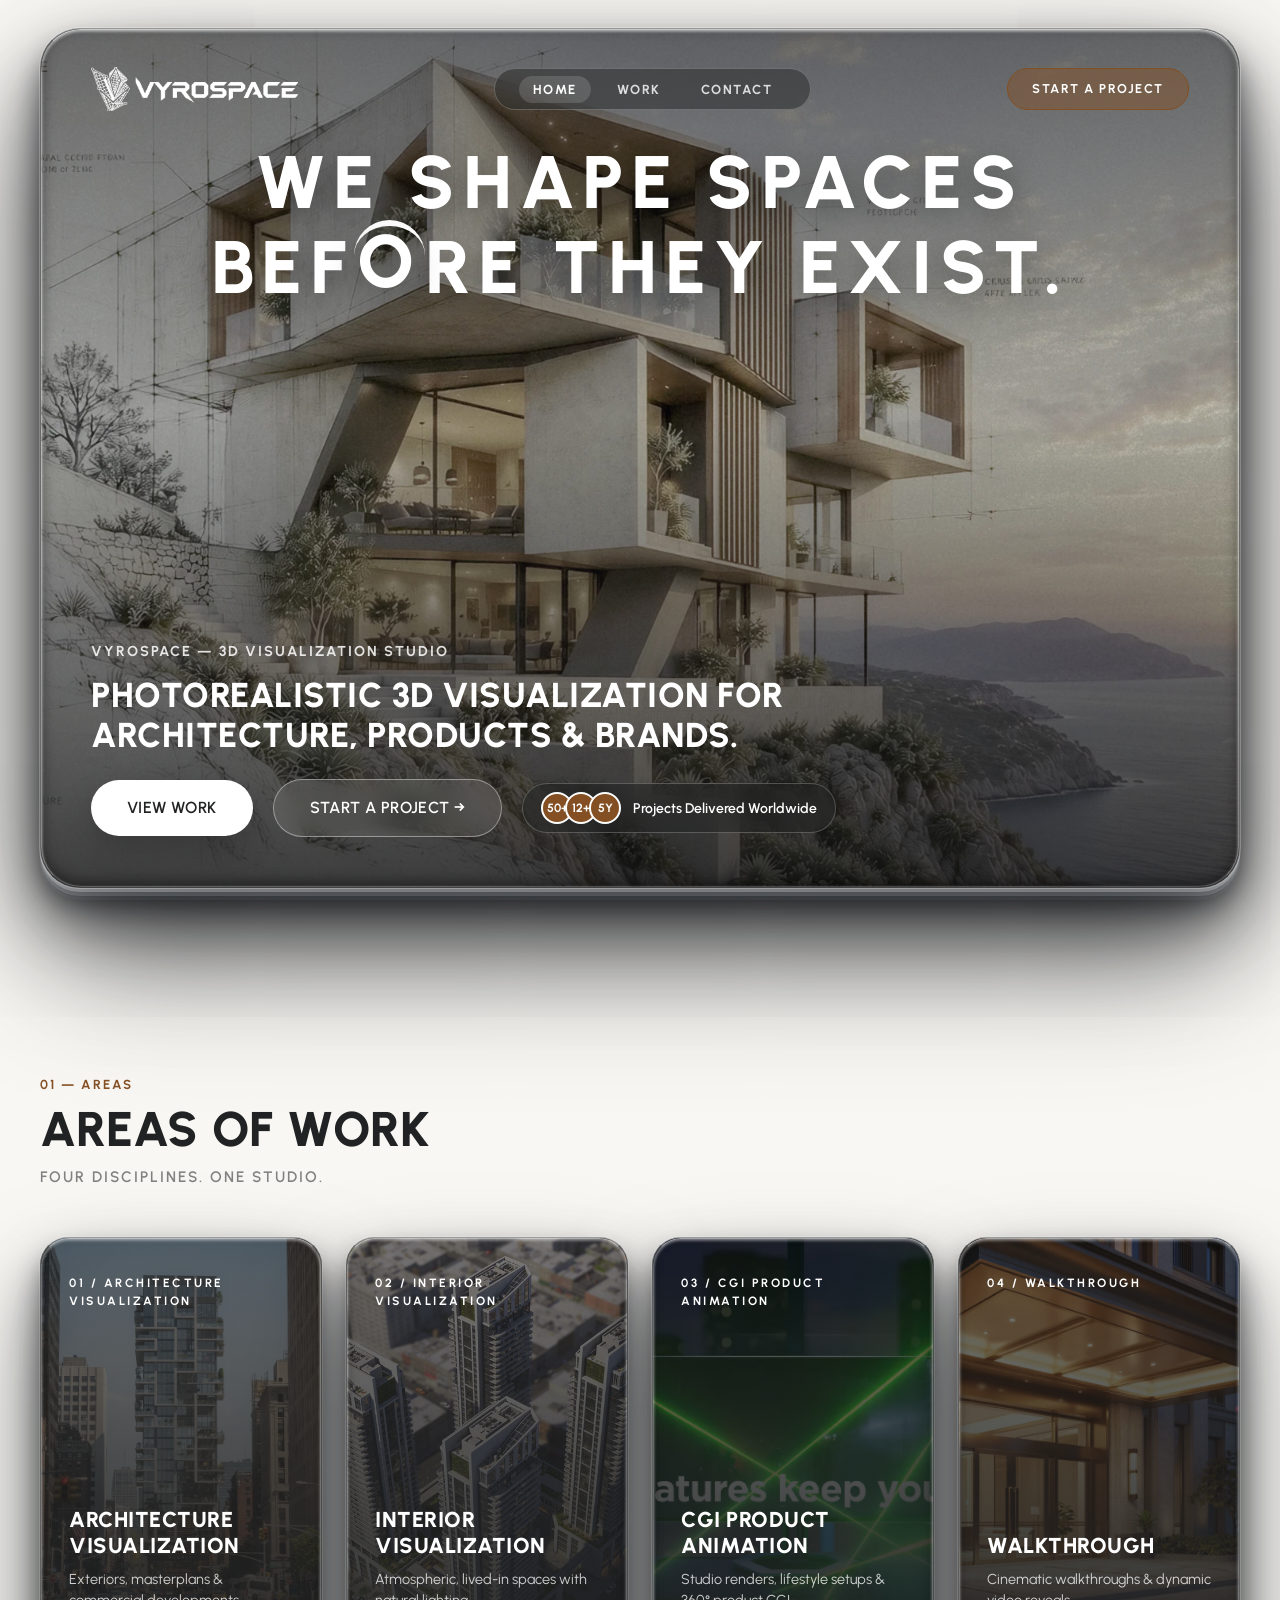
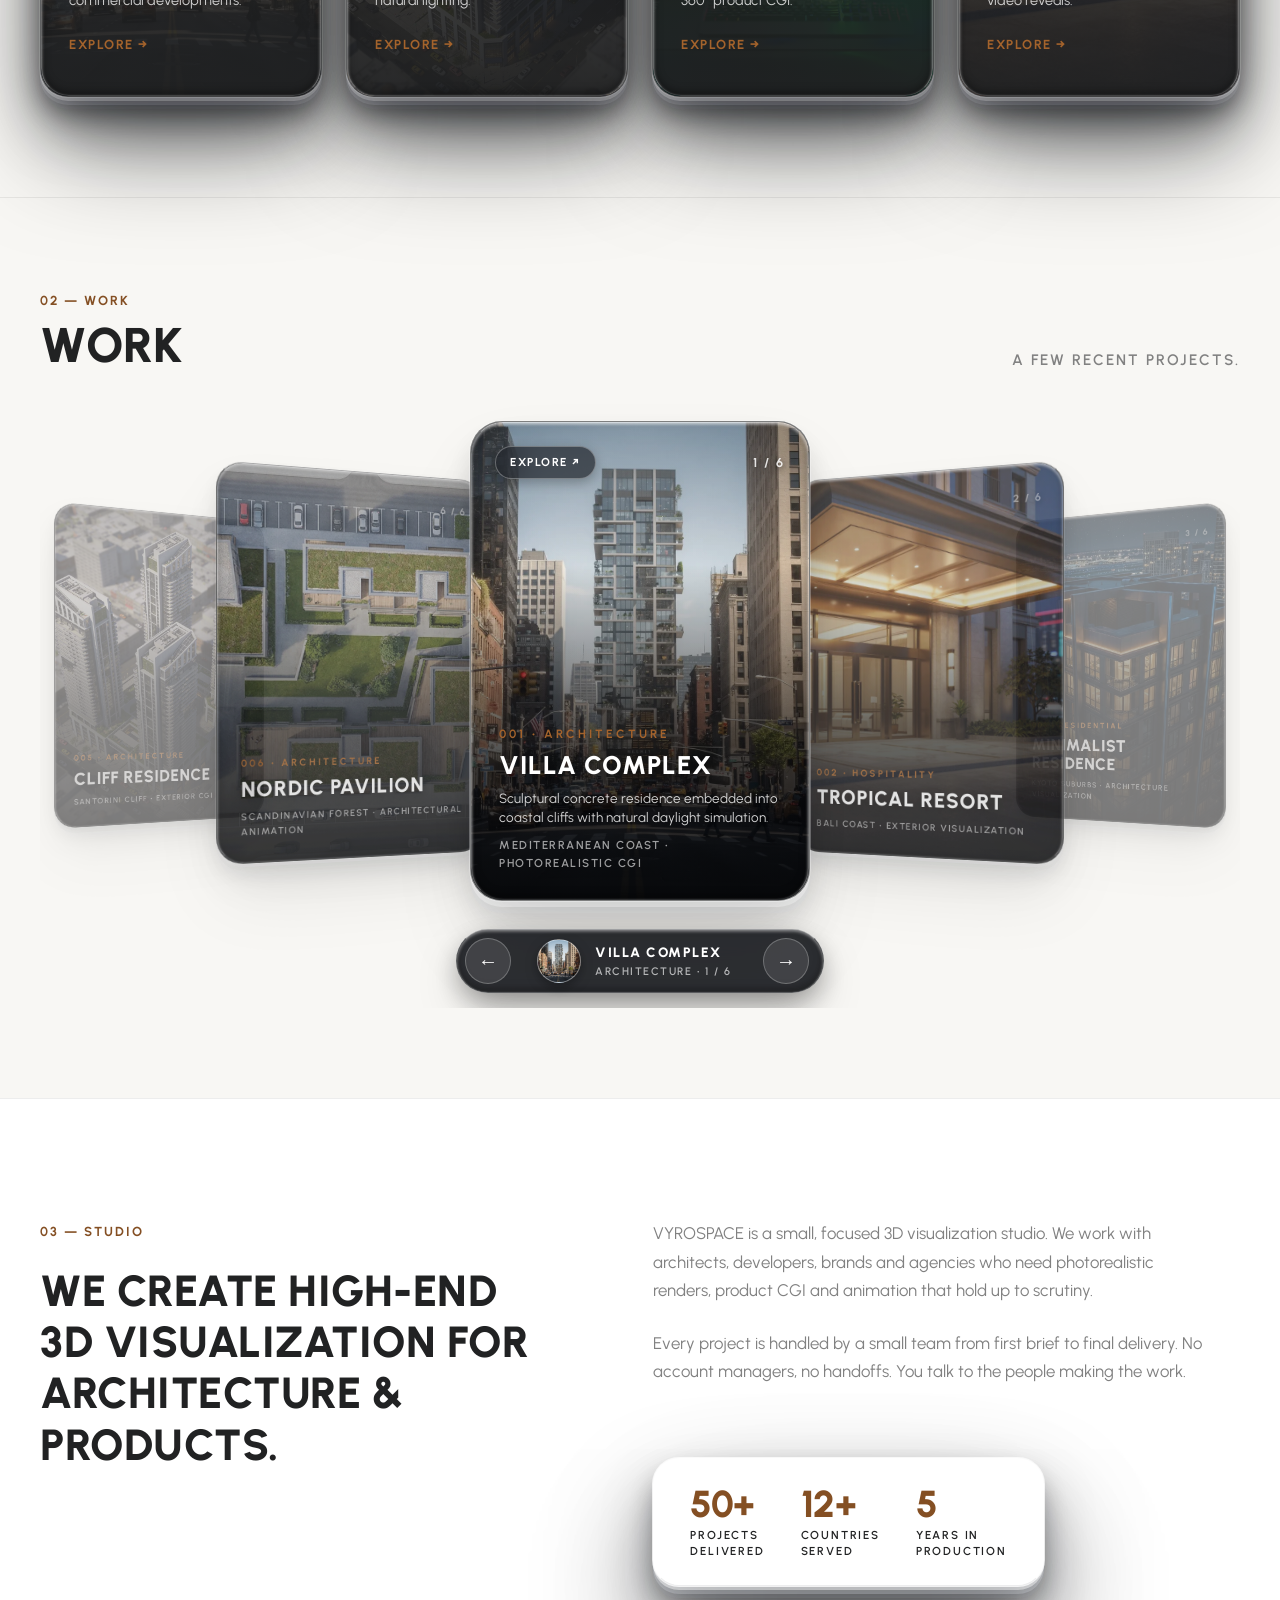
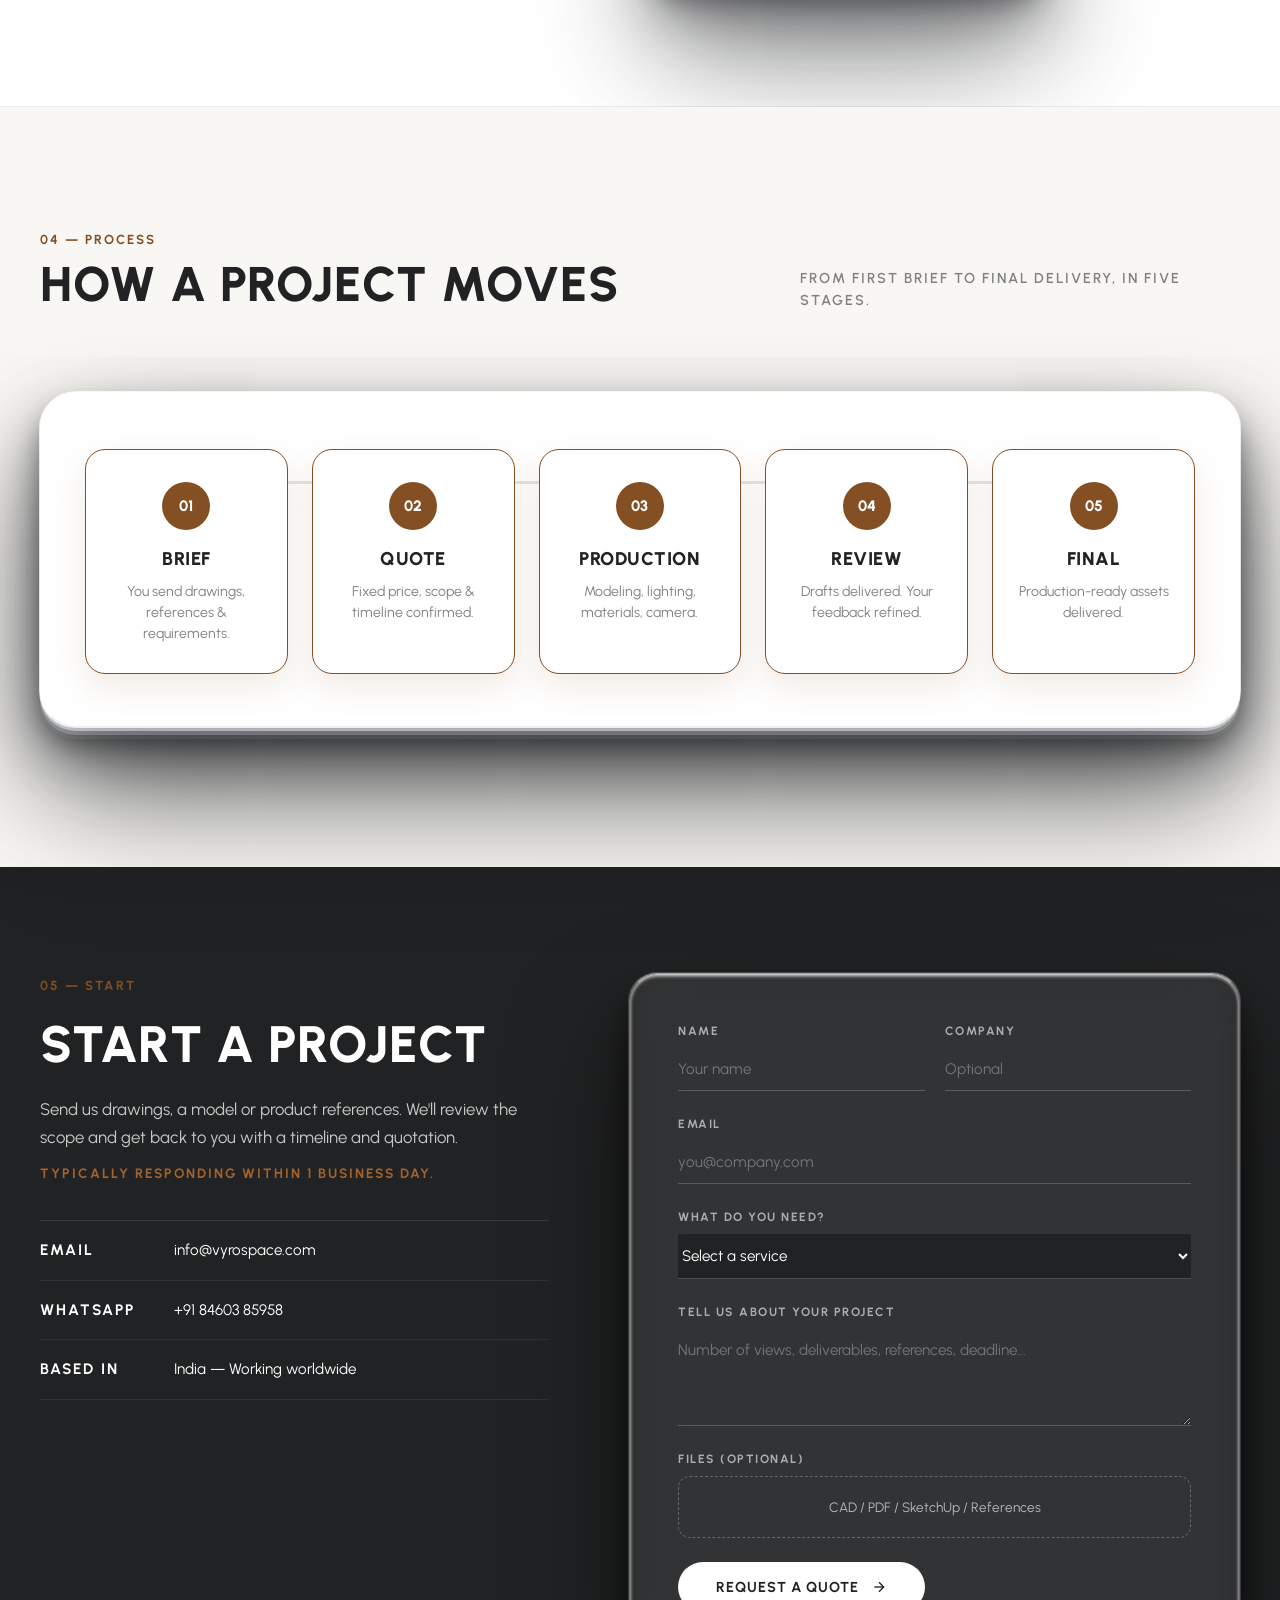
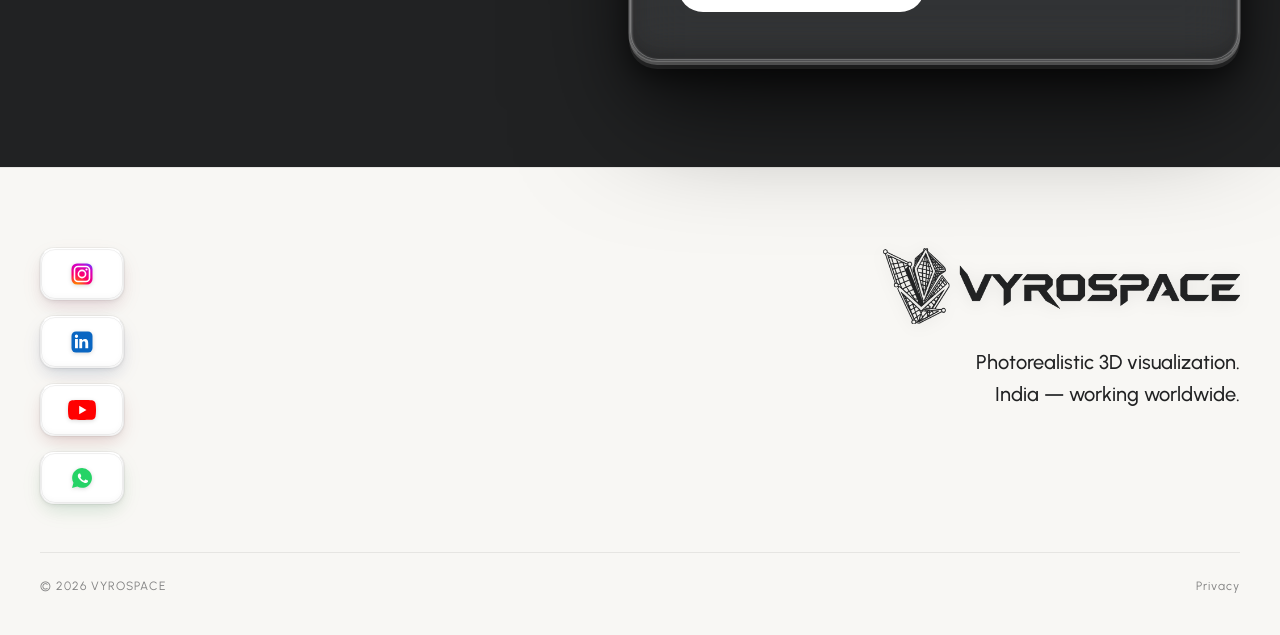
==== commit 85672712: "Restore deep 3D glass elevation shadows, remove pipeline overflow clip, and fix Vercel immutable cac" ====
--- a/index.html
+++ b/index.html
@@ -12,7 +12,7 @@
     <link
         href="https://fonts.googleapis.com/css2?family=Urbanist:ital,wght@0,300;0,400;0,500;0,600;0,700;0,800;0,900;1,400&display=swap"
         rel="stylesheet">
-    <link rel="stylesheet" href="steelform.css">
+    <link rel="stylesheet" href="steelform.css?v=3d-shadows">
     <!-- Preload hero poster for instant paint -->
     <link rel="preload" href="web_images/hero_poster.webp" as="image" type="image/webp">
     <link rel="canonical" href="https://vyrospace.com/">
@@ -585,9 +585,9 @@
         </div>
     </footer>
 
-    <script src="script.js"></script>
-    <script src="motion.js"></script>
-    <script src="steelform.js"></script>
+    <script src="script.js?v=3d-shadows"></script>
+    <script src="motion.js?v=3d-shadows"></script>
+    <script src="steelform.js?v=3d-shadows"></script>
 </body>
 
 </html>
--- a/steelform.css
+++ b/steelform.css
@@ -118,9 +118,6 @@
     border-radius: var(--radius-stadium);
     background-color: #191A1B;
     overflow: hidden;
-    isolation: isolate;
-    -webkit-mask-image: -webkit-radial-gradient(white, black);
-    mask-image: radial-gradient(white, black);
     display: flex;
     flex-direction: column;
     justify-content: space-between;
@@ -710,9 +707,6 @@
     border-top: 1.5px solid rgba(255, 255, 255, 0.55);
     border-bottom: 1px solid rgba(255, 255, 255, 0.15);
     overflow: hidden;
-    isolation: isolate;
-    -webkit-mask-image: -webkit-radial-gradient(white, black);
-    mask-image: radial-gradient(white, black);
     min-height: 460px;
     display: flex;
     flex-direction: column;
@@ -939,10 +933,9 @@
     backface-visibility: hidden;
     -webkit-backface-visibility: hidden;
     isolation: isolate;
-    -webkit-mask-image: -webkit-radial-gradient(white, black);
-    mask-image: radial-gradient(white, black);
     transition: transform 0.85s cubic-bezier(0.22, 1, 0.36, 1),
         opacity 0.85s cubic-bezier(0.22, 1, 0.36, 1),
+        filter 0.85s cubic-bezier(0.22, 1, 0.36, 1),
         box-shadow 0.6s ease;
     will-change: transform, opacity;
 
@@ -1418,9 +1411,10 @@
         0 4px 0 0 rgba(255, 255, 255, 0.45),
         0 8px 0 0 rgba(220, 222, 230, 0.28),
         0 12px 1px 0 rgba(160, 165, 175, 0.16),
-        0 16px 24px -2px rgba(8, 10, 14, 0.18),
-        0 30px 55px -6px rgba(8, 10, 14, 0.22),
-        0 52px 105px -10px rgba(6, 8, 12, 0.28),
+        0 16px 24px -2px rgba(8, 10, 14, 0.32),
+        0 30px 55px -6px rgba(8, 10, 14, 0.38),
+        0 52px 115px -10px rgba(6, 8, 12, 0.48),
+        0 75px 150px -15px rgba(0, 0, 0, 0.28),
         inset 0 2px 4px -1px rgba(255, 255, 255, 0.95);
 }
 
@@ -1477,7 +1471,6 @@
     background: var(--bg-canvas);
     padding: 120px 0 140px;
     position: relative;
-    overflow: hidden;
 }
 
 .pipeline-header {
@@ -1513,9 +1506,10 @@
         0 4px 0 0 rgba(255, 255, 255, 0.45),
         0 8px 0 0 rgba(220, 222, 230, 0.28),
         0 12px 1px 0 rgba(160, 165, 175, 0.16),
-        0 16px 24px -2px rgba(8, 10, 14, 0.22),
-        0 30px 55px -6px rgba(8, 10, 14, 0.26),
-        0 52px 105px -10px rgba(6, 8, 12, 0.32),
+        0 16px 24px -2px rgba(8, 10, 14, 0.38),
+        0 30px 55px -6px rgba(8, 10, 14, 0.46),
+        0 52px 115px -10px rgba(6, 8, 12, 0.55),
+        0 75px 150px -15px rgba(0, 0, 0, 0.35),
         inset 0 2px 4px -1px rgba(255, 255, 255, 0.95);
 }
 
@@ -1754,8 +1748,9 @@
         0 0 0 1px rgba(255, 255, 255, 0.18),
         0 4px 0 0 rgba(255, 255, 255, 0.22),
         0 8px 0 0 rgba(255, 255, 255, 0.08),
-        0 14px 24px -2px rgba(0, 0, 0, 0.35),
-        0 28px 55px -6px rgba(0, 0, 0, 0.3),
+        0 16px 24px -2px rgba(0, 0, 0, 0.45),
+        0 32px 60px -6px rgba(0, 0, 0, 0.48),
+        0 60px 120px -10px rgba(0, 0, 0, 0.52),
         inset 0 2px 4px -1px rgba(255, 255, 255, 0.5),
         inset 0 -8px 20px -4px rgba(0, 0, 0, 0.25);
 }
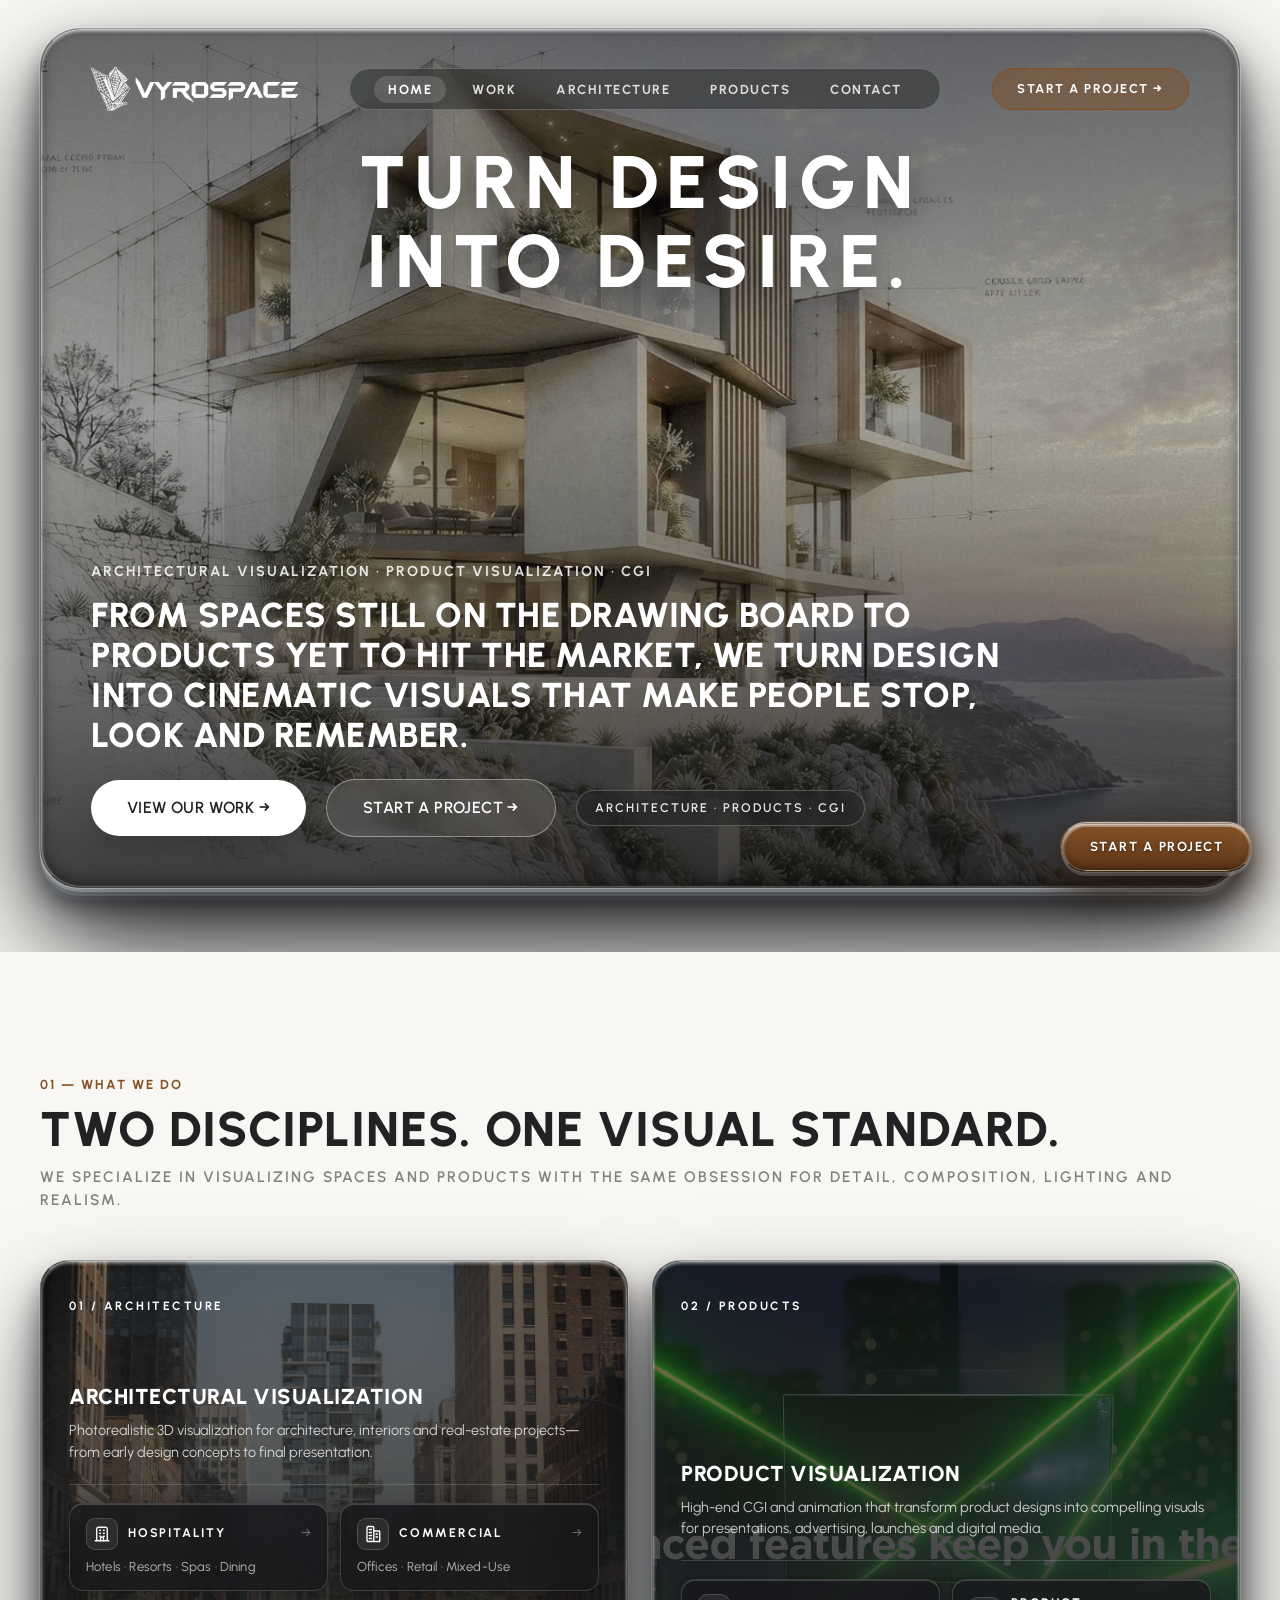
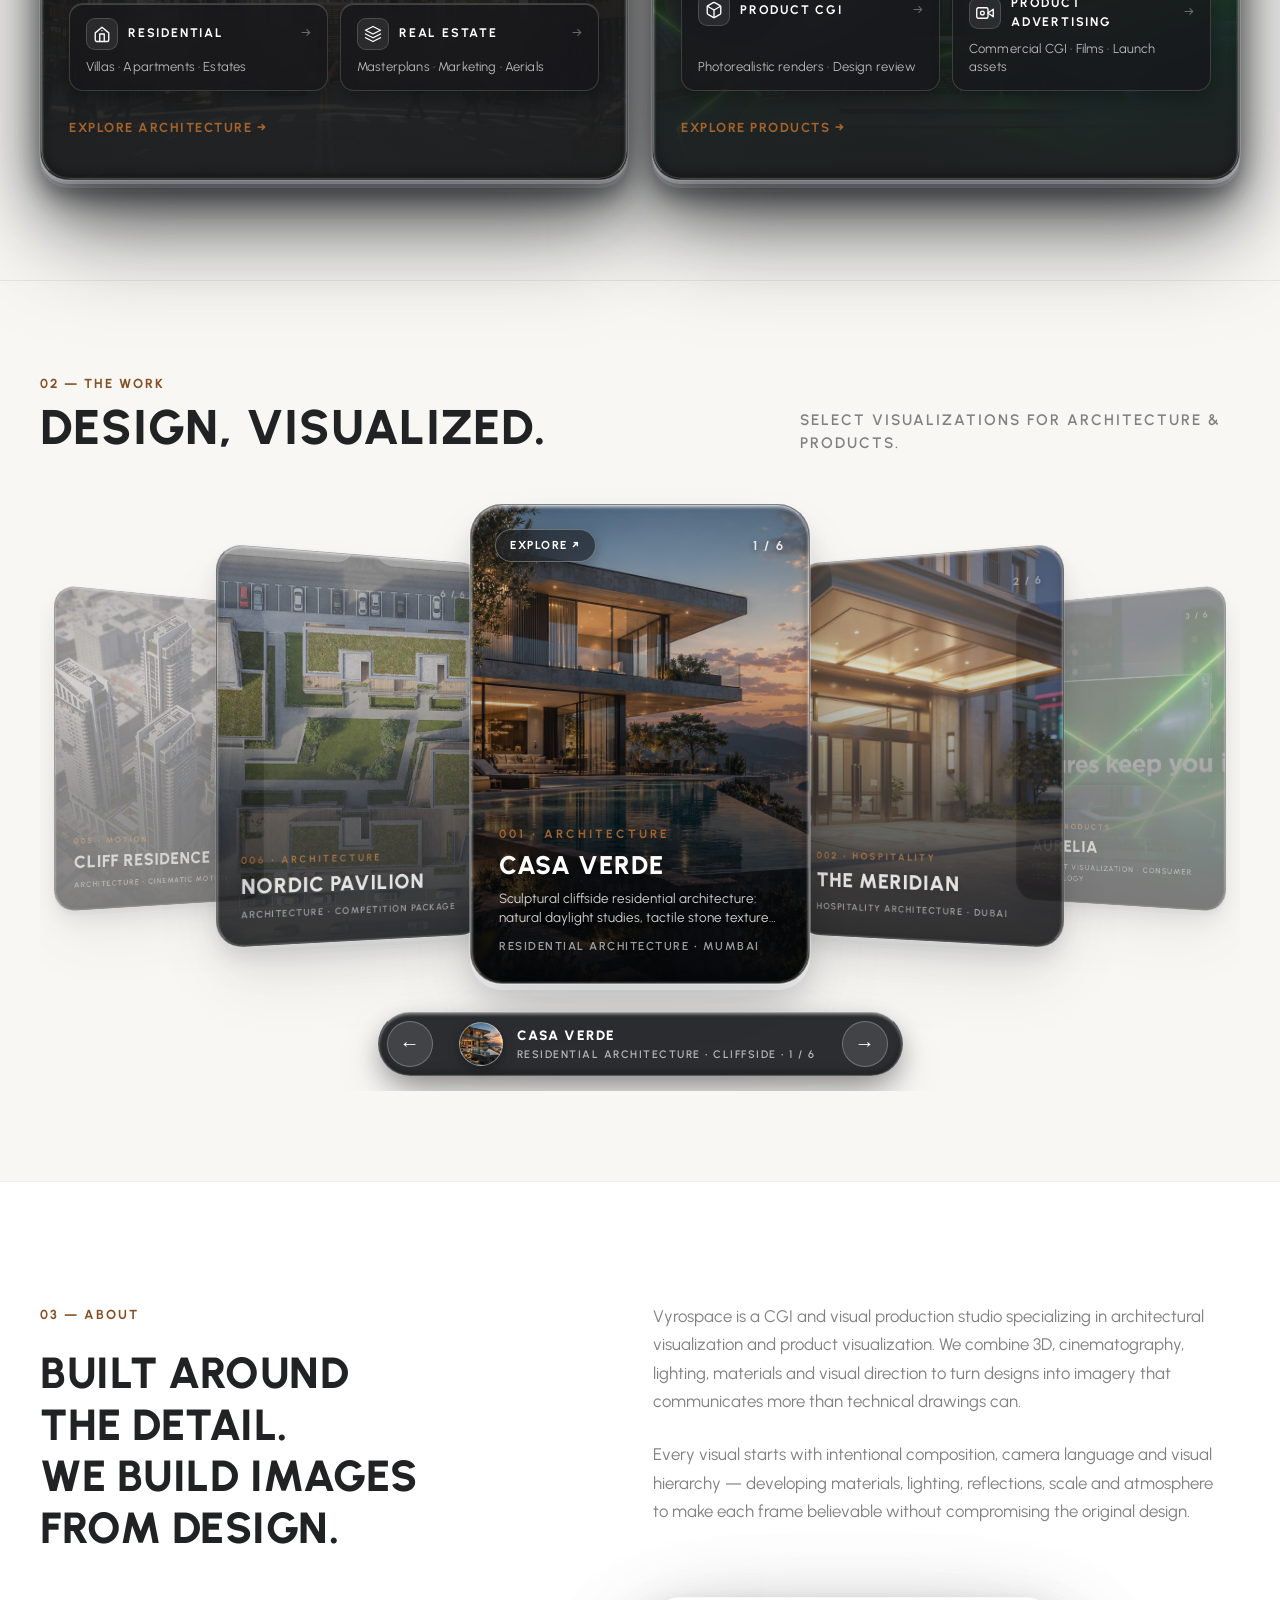
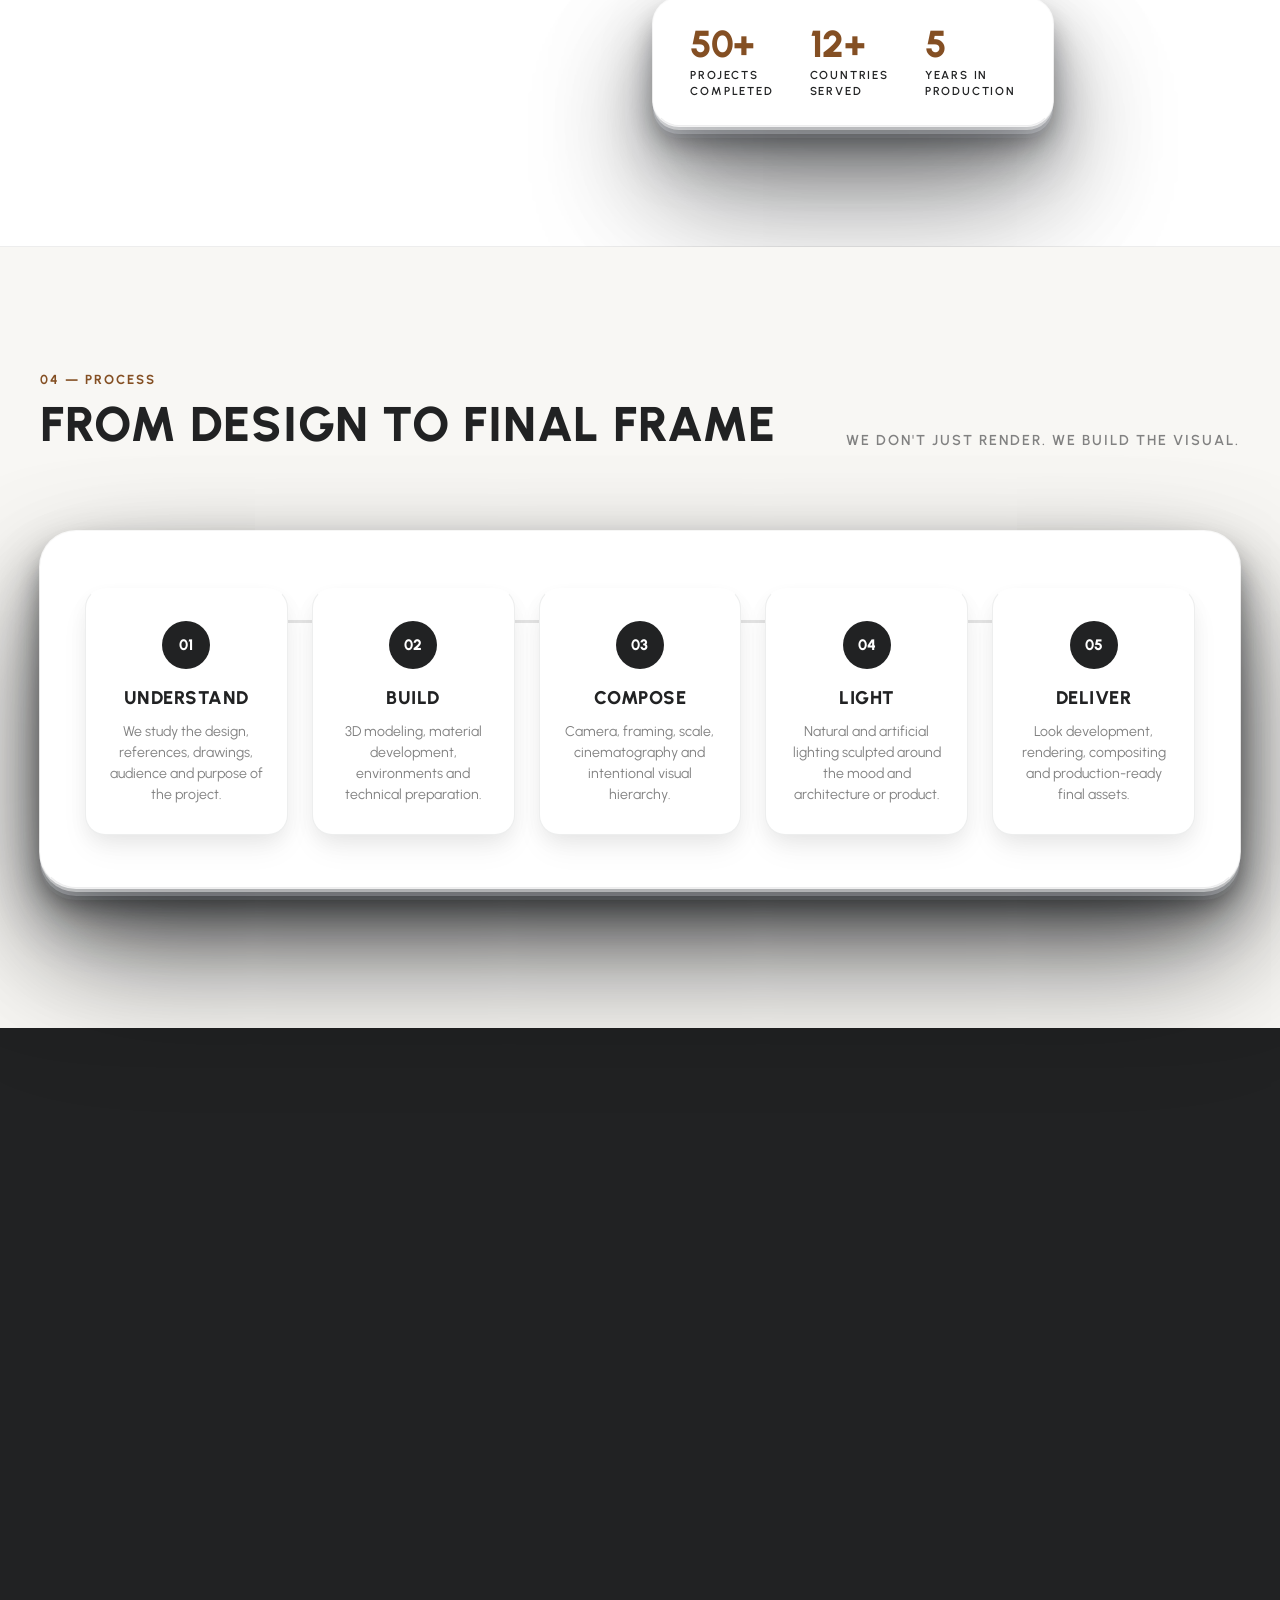
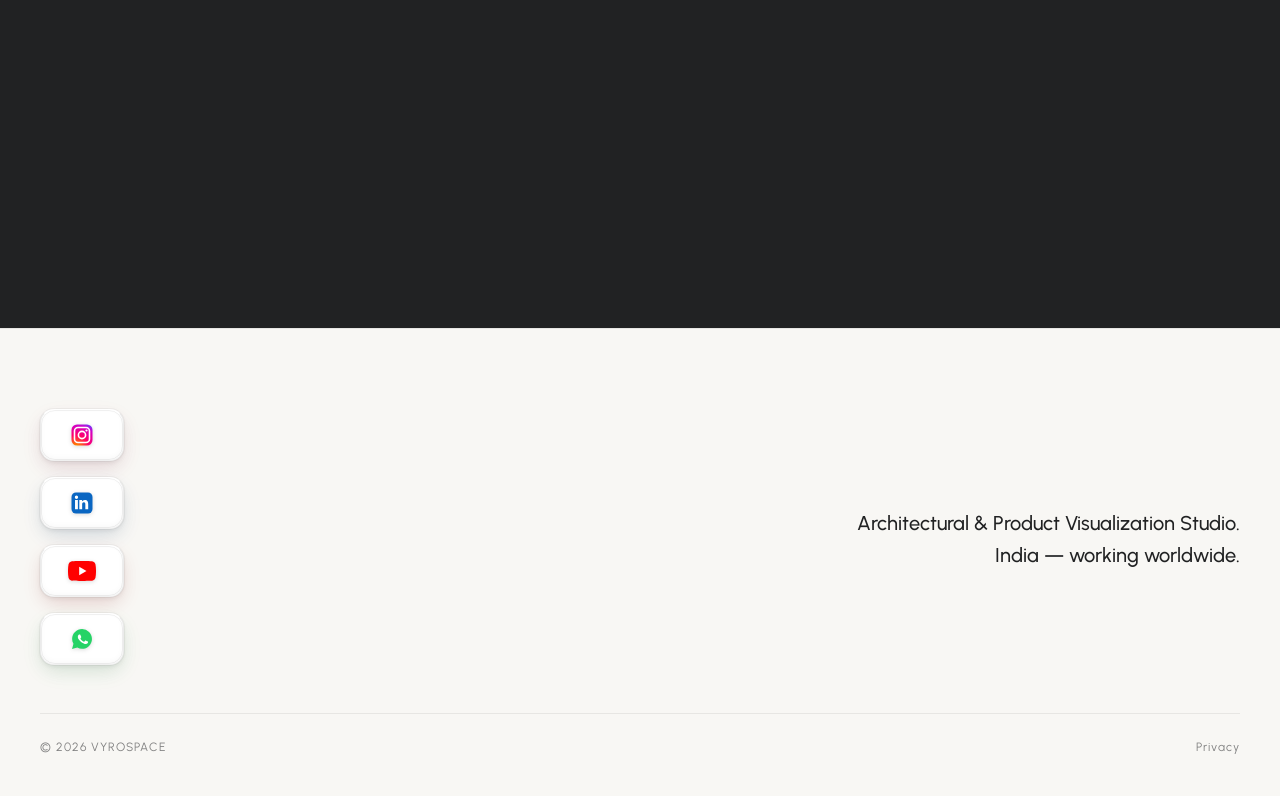
==== commit d3cf3cc6: "Overhaul architecture & product visualization showcases, fix 3D carousel, and optimize SEO assets" ====
--- a/index.html
+++ b/index.html
@@ -4,15 +4,15 @@
 <head>
     <meta charset="UTF-8">
     <meta name="viewport" content="width=device-width, initial-scale=1.0, viewport-fit=cover">
-    <title>VYROSPACE &mdash; Photorealistic 3D Visualization Studio</title>
+    <title>Architectural &amp; Product Visualization Studio | Vyrospace</title>
     <meta name="description"
-        content="Vyrospace: Photorealistic 3D visualization for architecture, interiors, products, and brands. We shape spaces before they exist.">
+        content="Vyrospace creates photorealistic architectural visualization, 3D rendering, product CGI and cinematic visual content for architecture and product brands.">
     <link rel="preconnect" href="https://fonts.googleapis.com">
     <link rel="preconnect" href="https://fonts.gstatic.com" crossorigin>
     <link
-        href="https://fonts.googleapis.com/css2?family=Urbanist:ital,wght@0,300;0,400;0,500;0,600;0,700;0,800;0,900;1,400&display=swap"
+        href="https://fonts.googleapis.com/css2?family=Urbanist:ital,wght@0,300;0,400;0,500;0,600;0,700;0,800;0,900;1,400&family=Inter:wght@300;400;500;600&display=swap"
         rel="stylesheet">
-    <link rel="stylesheet" href="steelform.css?v=3d-shadows">
+    <link rel="stylesheet" href="steelform.css?v=corner-clip-fix">
     <!-- Preload hero poster for instant paint -->
     <link rel="preload" href="web_images/hero_poster.webp" as="image" type="image/webp">
     <link rel="canonical" href="https://vyrospace.com/">
@@ -23,33 +23,114 @@
 
     <!-- Open Graph -->
     <meta property="og:type" content="website">
-    <meta property="og:title" content="VYROSPACE &mdash; We Shape Spaces Before They Exist">
+    <meta property="og:url" content="https://vyrospace.com/">
+    <meta property="og:site_name" content="VYROSPACE">
+    <meta property="og:title" content="Architectural &amp; Product Visualization Studio | Vyrospace">
     <meta property="og:description"
-        content="Photorealistic 3D visualization for architecture, interiors, products &amp; brands.">
-    <meta property="og:image" content="web_images/homepage_image_02.webp">
+        content="We transform architectural designs and products into photorealistic imagery, cinematic animation and visual experiences that make ideas easier to see, understand and remember.">
+    <meta property="og:image" content="https://vyrospace.com/web_images/homepage_image_02.webp">
+
+    <!-- Twitter Card -->
+    <meta name="twitter:card" content="summary_large_image">
+    <meta name="twitter:url" content="https://vyrospace.com/">
+    <meta name="twitter:title" content="Architectural &amp; Product Visualization Studio | Vyrospace">
+    <meta name="twitter:description"
+        content="We transform architectural designs and products into photorealistic imagery, cinematic animation and visual experiences that make ideas easier to see, understand and remember.">
+    <meta name="twitter:image" content="https://vyrospace.com/web_images/homepage_image_02.webp">
+
+    <!-- Schema.org JSON-LD Structured Data -->
+    <script type="application/ld+json">
+    {
+        "@context": "https://schema.org",
+        "@graph": [
+            {
+                "@type": "Organization",
+                "@id": "https://vyrospace.com/#organization",
+                "name": "VYROSPACE",
+                "url": "https://vyrospace.com/",
+                "logo": "https://vyrospace.com/vyro_main_png.png",
+                "description": "High-end 3D visualization studio specializing in architectural visualization and product CGI.",
+                "contactPoint": {
+                    "@type": "ContactPoint",
+                    "email": "info@vyrospace.com",
+                    "telephone": "+91-84603-85958",
+                    "contactType": "sales",
+                    "availableLanguage": ["English", "Hindi"]
+                },
+                "sameAs": [
+                    "https://www.instagram.com/vyrospace/",
+                    "https://www.linkedin.com/company/vyrospace/"
+                ]
+            },
+            {
+                "@type": "WebSite",
+                "@id": "https://vyrospace.com/#website",
+                "url": "https://vyrospace.com/",
+                "name": "VYROSPACE",
+                "publisher": {
+                    "@id": "https://vyrospace.com/#organization"
+                }
+            },
+            {
+                "@type": "ProfessionalService",
+                "@id": "https://vyrospace.com/#service",
+                "name": "VYROSPACE Visualization Studio",
+                "url": "https://vyrospace.com/",
+                "image": "https://vyrospace.com/web_images/homepage_image_02.webp",
+                "description": "Photorealistic architectural visualization, 3D rendering, product CGI, and cinematic animations.",
+                "priceRange": "$$$$",
+                "areaServed": "Worldwide",
+                "hasOfferCatalog": {
+                    "@type": "OfferCatalog",
+                    "name": "Visualization Services",
+                    "itemListElement": [
+                        {
+                            "@type": "Offer",
+                            "itemOffered": {
+                                "@type": "Service",
+                                "name": "Architectural Visualization",
+                                "url": "https://vyrospace.com/exterior-rendering.html"
+                            }
+                        },
+                        {
+                            "@type": "Offer",
+                            "itemOffered": {
+                                "@type": "Service",
+                                "name": "Product Visualization",
+                                "url": "https://vyrospace.com/product-visualization.html"
+                            }
+                        }
+                    ]
+                }
+            }
+        ]
+    }
+    </script>
     <!-- Always open at top Hero section on refresh, but honor hash navigation like #contact on click -->
     <script>
-        if ('scrollRestoration' in history) {
-            history.scrollRestoration = 'manual';
-        }
-        var isReload = false;
-        try {
-            var navEntries = window.performance && performance.getEntriesByType ? performance.getEntriesByType('navigation') : [];
-            if (navEntries.length > 0 && navEntries[0].type === 'reload') {
-                isReload = true;
-            } else if (window.performance && performance.navigation && performance.navigation.type === 1) {
-                isReload = true;
+        (function () {
+            if ('scrollRestoration' in history) {
+                history.scrollRestoration = 'manual';
             }
-        } catch (e) { }
-
-        if (isReload) {
-            if (window.location.hash) {
-                try { history.replaceState(null, null, window.location.pathname); } catch (e) { }
+            var isReload = false;
+            try {
+                var navEntries = window.performance && performance.getEntriesByType ? performance.getEntriesByType('navigation') : [];
+                if (navEntries.length > 0 && navEntries[0].type === 'reload') {
+                    isReload = true;
+                } else if (window.performance && performance.navigation && performance.navigation.type === 1) {
+                    isReload = true;
+                }
+            } catch (e) { }
+
+            if (isReload) {
+                if (window.location.hash) {
+                    try { history.replaceState(null, null, window.location.pathname); } catch (e) { }
+                }
+                window.scrollTo(0, 0);
+            } else if (!window.location.hash) {
+                window.scrollTo(0, 0);
             }
-            window.scrollTo(0, 0);
-        } else if (!window.location.hash) {
-            window.scrollTo(0, 0);
-        }
+        })();
     </script>
 </head>
 
@@ -65,11 +146,13 @@
                 <ul class="floating-pill-list">
                     <li><a href="#hero" class="floating-nav-link active">HOME</a></li>
                     <li><a href="#work" class="floating-nav-link">WORK</a></li>
+                    <li><a href="exterior-rendering.html" class="floating-nav-link">ARCHITECTURE</a></li>
+                    <li><a href="product-visualization.html" class="floating-nav-link">PRODUCTS</a></li>
                     <li><a href="#contact" class="floating-nav-link">CONTACT</a></li>
                 </ul>
             </nav>
             <div class="floating-nav-action">
-                <a href="#contact" class="floating-nav-cta">START A PROJECT</a>
+                <a href="#contact" class="floating-nav-cta">START A PROJECT &rarr;</a>
             </div>
         </div>
     </header>
@@ -94,47 +177,44 @@
                 <ul class="nav-pill-menu" id="navPillMenu">
                     <li><a href="#hero" class="active">HOME</a></li>
                     <li><a href="#work">WORK</a></li>
+                    <li><a href="exterior-rendering.html">ARCHITECTURE</a></li>
+                    <li><a href="product-visualization.html">PRODUCTS</a></li>
                     <li><a href="#contact">CONTACT</a></li>
                 </ul>
 
                 <div class="nav-contact-action">
-                    <a href="#contact" class="nav-cta-pill">START A PROJECT</a>
+                    <a href="#contact" class="nav-cta-pill">START A PROJECT &rarr;</a>
                     <button class="mobile-nav-toggle" id="mobileNavToggle"
                         aria-label="Toggle navigation">&#9776;</button>
                 </div>
             </nav>
 
-            <!-- Hero Center Monumental Title (Original Tagline in Monumental Style) -->
+            <!-- Hero Center Monumental Title -->
             <div class="hero-middle">
-                <div class="display-title-group">
-                    <h1 class="display-title-above">
-                        WE SHAPE SPACES
-                    </h1>
-                    <div class="display-title-rest">
-                        BEF<span class="arch-letter">O</span>RE THEY EXIST.
-                    </div>
-                </div>
+                <h1 class="display-title-group">
+                    <span class="display-title-above">TURN DESIGN</span>
+                    <span class="display-title-rest">INTO DESIRE.</span>
+                </h1>
             </div>
 
             <!-- Hero Bottom Row -->
             <div class="hero-bottom-grid">
                 <div class="hero-narrative">
-                    <span class="hero-since">VYROSPACE &mdash; 3D VISUALIZATION STUDIO</span>
+                    <span class="hero-since">ARCHITECTURAL VISUALIZATION &middot; PRODUCT VISUALIZATION &middot;
+                        CGI</span>
                     <h2 class="hero-headline">
-                        PHOTOREALISTIC 3D VISUALIZATION FOR ARCHITECTURE, PRODUCTS &amp; BRANDS.
+                        From spaces still on the drawing board to products yet to hit the market, we turn design into
+                        cinematic visuals that make people stop, look and remember.
                     </h2>
 
                     <div class="hero-actions-row">
-                        <a href="#work" class="btn-pill btn-pill-white">VIEW WORK</a>
+                        <a href="#work" class="btn-pill btn-pill-white">VIEW OUR WORK &rarr;</a>
                         <a href="#contact" class="btn-pill btn-pill-outline-white">START A PROJECT &rarr;</a>
 
                         <div class="hero-social-proof">
-                            <div class="avatar-stack">
-                                <div class="avatar-circle">50+</div>
-                                <div class="avatar-circle">12+</div>
-                                <div class="avatar-circle">5Y</div>
-                            </div>
-                            <span class="social-proof-text">Projects Delivered Worldwide</span>
+                            <span class="social-proof-text"
+                                style="letter-spacing: 2px; text-transform: uppercase; font-size: 0.78rem; opacity: 0.9; font-weight: 600;">ARCHITECTURE
+                                &middot; PRODUCTS &middot; CGI</span>
                         </div>
                     </div>
                 </div>
@@ -147,68 +227,160 @@
         <span class="sticky-cta-text">START A PROJECT</span>
     </a>
 
-    <!-- ===== AREAS OF WORK (MIR / Kilograph categorization) ===== -->
-    <section class="areas-section" id="areas">
+    <!-- ===== SECTION 01: WHAT WE DO / TWO DISCIPLINES ===== -->
+    <section class="areas-section" id="areas" style="position: relative;">
+        <span id="services" style="position: absolute; top: -80px; visibility: hidden;" aria-hidden="true"></span>
         <div class="container">
             <div class="areas-intro">
-                <span class="section-num">01 &mdash; AREAS</span>
-                <h2 class="section-heading">AREAS OF WORK</h2>
-                <p class="areas-lead">FOUR DISCIPLINES. ONE STUDIO.</p>
-            </div>
-
-            <div class="areas-grid">
-                <a href="exterior-rendering.html" class="area-card">
+                <span class="section-num">01 &mdash; WHAT WE DO</span>
+                <h2 class="section-heading">TWO DISCIPLINES. ONE VISUAL STANDARD.</h2>
+                <p class="areas-lead">WE SPECIALIZE IN VISUALIZING SPACES AND PRODUCTS WITH THE SAME OBSESSION FOR
+                    DETAIL, COMPOSITION, LIGHTING AND REALISM.</p>
+            </div>
+
+            <div class="areas-grid" style="grid-template-columns: repeat(auto-fit, minmax(340px, 1fr));">
+                <!-- 01 / ARCHITECTURE -->
+                <a href="exterior-rendering.html" class="area-card" style="min-height: 520px;">
                     <div class="area-card-bg"
                         style="background-image: url('generated image/Exterior 3d renders/hf_20260221_123254_e76dc5b9-0c51-4465-aec0-39c0541b2e60.webp');">
                     </div>
                     <div class="area-card-overlay"></div>
                     <div class="area-card-content">
-                        <span class="area-num">01 / ARCHITECTURE VISUALIZATION</span>
+                        <span class="area-num">01 / ARCHITECTURE</span>
                         <div class="area-card-info">
-                            <h3>ARCHITECTURE VISUALIZATION</h3>
-                            <p>Exteriors, masterplans &amp; commercial developments.</p>
-                            <span class="area-arrow">EXPLORE &rarr;</span>
+                            <h3>ARCHITECTURAL VISUALIZATION</h3>
+                            <p style="margin-bottom: 18px;">Photorealistic 3D visualization for architecture, interiors
+                                and real-estate projects&mdash;from early design concepts to final presentation.</p>
+
+                            <div class="area-specs-grid">
+                                <div class="area-spec-tile">
+                                    <div class="area-spec-top">
+                                        <div class="area-spec-icon-box">
+                                            <svg width="18" height="18" viewBox="0 0 24 24" fill="none"
+                                                stroke="currentColor" stroke-width="1.8" stroke-linecap="round"
+                                                stroke-linejoin="round">
+                                                <path
+                                                    d="M19 21V5a2 2 0 0 0-2-2H7a2 2 0 0 0-2 2v16m14 0H5m14 0h2M5 21H3" />
+                                                <path d="M9 7h1M14 7h1M9 11h1M14 11h1M9 15h1M14 15h1" />
+                                                <path d="M10 21v-3a2 2 0 0 1 4 0v3" />
+                                            </svg>
+                                        </div>
+                                        <span class="area-spec-tag">HOSPITALITY</span>
+                                        <span class="area-spec-arrow">&rarr;</span>
+                                    </div>
+                                    <span class="area-spec-desc">Hotels &middot; Resorts &middot; Spas &middot;
+                                        Dining</span>
+                                </div>
+
+                                <div class="area-spec-tile">
+                                    <div class="area-spec-top">
+                                        <div class="area-spec-icon-box">
+                                            <svg width="18" height="18" viewBox="0 0 24 24" fill="none"
+                                                stroke="currentColor" stroke-width="1.8" stroke-linecap="round"
+                                                stroke-linejoin="round">
+                                                <rect x="4" y="2" width="9" height="20" rx="1.5" />
+                                                <path d="M13 8h7a1 1 0 0 1 1 1v13h-8" />
+                                                <path d="M7 6h3M7 10h3M7 14h3M7 18h3M16 12h2M16 16h2" />
+                                            </svg>
+                                        </div>
+                                        <span class="area-spec-tag">COMMERCIAL</span>
+                                        <span class="area-spec-arrow">&rarr;</span>
+                                    </div>
+                                    <span class="area-spec-desc">Offices &middot; Retail &middot; Mixed-Use</span>
+                                </div>
+
+                                <div class="area-spec-tile">
+                                    <div class="area-spec-top">
+                                        <div class="area-spec-icon-box">
+                                            <svg width="18" height="18" viewBox="0 0 24 24" fill="none"
+                                                stroke="currentColor" stroke-width="1.8" stroke-linecap="round"
+                                                stroke-linejoin="round">
+                                                <path d="M3 10.5L12 3l9 7.5V20a2 2 0 0 1-2 2H5a2 2 0 0 1-2-2v-9.5z" />
+                                                <path d="M9 22V12h6v10" />
+                                                <path d="M12 7.5v.01" />
+                                            </svg>
+                                        </div>
+                                        <span class="area-spec-tag">RESIDENTIAL</span>
+                                        <span class="area-spec-arrow">&rarr;</span>
+                                    </div>
+                                    <span class="area-spec-desc">Villas &middot; Apartments &middot; Estates</span>
+                                </div>
+
+                                <div class="area-spec-tile">
+                                    <div class="area-spec-top">
+                                        <div class="area-spec-icon-box">
+                                            <svg width="18" height="18" viewBox="0 0 24 24" fill="none"
+                                                stroke="currentColor" stroke-width="1.8" stroke-linecap="round"
+                                                stroke-linejoin="round">
+                                                <polygon points="12 2 2 7 12 12 22 7 12 2" />
+                                                <polyline points="2 17 12 22 22 17" />
+                                                <polyline points="2 12 12 17 22 12" />
+                                            </svg>
+                                        </div>
+                                        <span class="area-spec-tag">REAL ESTATE</span>
+                                        <span class="area-spec-arrow">&rarr;</span>
+                                    </div>
+                                    <span class="area-spec-desc">Masterplans &middot; Marketing &middot; Aerials</span>
+                                </div>
+                            </div>
+
+                            <span class="area-arrow">EXPLORE ARCHITECTURE &rarr;</span>
                         </div>
                     </div>
                 </a>
-                <a href="interior-visualization.html" class="area-card">
+
+                <!-- 02 / PRODUCTS -->
+                <a href="product-visualization.html" class="area-card" style="min-height: 520px;">
                     <div class="area-card-bg"
-                        style="background-image: url('generated image/Exterior 3d renders/hf_20260221_121010_411e0084-fa7b-40fe-9478-e40eaae612a9.webp');">
+                        style="background-image: url('web_images/product_visualization_hero.webp');">
                     </div>
                     <div class="area-card-overlay"></div>
                     <div class="area-card-content">
-                        <span class="area-num">02 / INTERIOR VISUALIZATION</span>
+                        <span class="area-num">02 / PRODUCTS</span>
                         <div class="area-card-info">
-                            <h3>INTERIOR VISUALIZATION</h3>
-                            <p>Atmospheric, lived-in spaces with natural lighting.</p>
-                            <span class="area-arrow">EXPLORE &rarr;</span>
-                        </div>
-                    </div>
-                </a>
-                <a href="product-visualization.html" class="area-card">
-                    <div class="area-card-bg"
-                        style="background-image: url('web_images/product_visualization_hero.webp');"></div>
-                    <div class="area-card-overlay"></div>
-                    <div class="area-card-content">
-                        <span class="area-num">03 / CGI PRODUCT ANIMATION</span>
-                        <div class="area-card-info">
-                            <h3>CGI PRODUCT ANIMATION</h3>
-                            <p>Studio renders, lifestyle setups &amp; 360&deg; product CGI.</p>
-                            <span class="area-arrow">EXPLORE &rarr;</span>
-                        </div>
-                    </div>
-                </a>
-                <a href="3d-walkthrough.html" class="area-card">
-                    <div class="area-card-bg"
-                        style="background-image: url('generated image/Exterior 3d renders/hf_20260221_113256_a02691ce-7f8d-4e31-898c-9289a96d7711.webp');">
-                    </div>
-                    <div class="area-card-overlay"></div>
-                    <div class="area-card-content">
-                        <span class="area-num">04 / WALKTHROUGH</span>
-                        <div class="area-card-info">
-                            <h3>WALKTHROUGH</h3>
-                            <p>Cinematic walkthroughs &amp; dynamic video reveals.</p>
-                            <span class="area-arrow">EXPLORE &rarr;</span>
+                            <h3>PRODUCT VISUALIZATION</h3>
+                            <p style="margin-bottom: 18px;">High-end CGI and animation that transform product designs
+                                into compelling visuals for presentations, advertising, launches and digital media.</p>
+
+                            <div class="area-specs-grid">
+                                <div class="area-spec-tile">
+                                    <div class="area-spec-top">
+                                        <div class="area-spec-icon-box">
+                                            <svg width="18" height="18" viewBox="0 0 24 24" fill="none"
+                                                stroke="currentColor" stroke-width="1.8" stroke-linecap="round"
+                                                stroke-linejoin="round">
+                                                <path
+                                                    d="M21 16V8a2 2 0 0 0-1-1.73l-7-4a2 2 0 0 0-2 0l-7 4A2 2 0 0 0 3 8v8a2 2 0 0 0 1 1.73l7 4a2 2 0 0 0 2 0l7-4A2 2 0 0 0 21 16z" />
+                                                <polyline points="3.27 6.96 12 12.01 20.73 6.96" />
+                                                <line x1="12" y1="22.08" x2="12" y2="12" />
+                                            </svg>
+                                        </div>
+                                        <span class="area-spec-tag">PRODUCT CGI</span>
+                                        <span class="area-spec-arrow">&rarr;</span>
+                                    </div>
+                                    <span class="area-spec-desc">Photorealistic renders &middot; Design review</span>
+                                </div>
+
+                                <div class="area-spec-tile">
+                                    <div class="area-spec-top">
+                                        <div class="area-spec-icon-box">
+                                            <svg width="18" height="18" viewBox="0 0 24 24" fill="none"
+                                                stroke="currentColor" stroke-width="1.8" stroke-linecap="round"
+                                                stroke-linejoin="round">
+                                                <polygon points="23 7 16 12 23 17 23 7" />
+                                                <rect x="1" y="5" width="15" height="14" rx="2" ry="2" />
+                                                <circle cx="8.5" cy="12" r="2.5" />
+                                            </svg>
+                                        </div>
+                                        <span class="area-spec-tag">PRODUCT ADVERTISING</span>
+                                        <span class="area-spec-arrow">&rarr;</span>
+                                    </div>
+                                    <span class="area-spec-desc">Commercial CGI &middot; Films &middot; Launch
+                                        assets</span>
+                                </div>
+                            </div>
+
+                            <span class="area-arrow">EXPLORE PRODUCTS &rarr;</span>
                         </div>
                     </div>
                 </a>
@@ -216,26 +388,26 @@
         </div>
     </section>
 
-    <!-- ===== WORK (3 large cinematic tiles, not 6 small) ===== -->
+    <!-- ===== WORK / FEATURED PROJECTS ===== -->
     <section class="work-section" id="work">
         <div class="container">
             <div class="work-header">
                 <div>
-                    <span class="section-num">02 &mdash; WORK</span>
-                    <h2 class="section-heading">WORK</h2>
-                </div>
-                <p class="work-lead">A FEW RECENT PROJECTS.</p>
+                    <span class="section-num">02 &mdash; THE WORK</span>
+                    <h2 class="section-heading">DESIGN, VISUALIZED.</h2>
+                </div>
+                <p class="work-lead">SELECT VISUALIZATIONS FOR ARCHITECTURE &amp; PRODUCTS.</p>
             </div>
 
             <div class="work-carousel-viewport" id="workCarouselViewport">
                 <div class="work-carousel-stage" id="workCarouselStage">
 
                     <!-- Project 001 -->
-                    <div class="work-card-3d" data-index="0" data-title="VILLA COMPLEX" data-cat="ARCHITECTURE"
-                        data-loc="Mediterranean Coast"
-                        data-thumb="generated image/Exterior 3d renders/hf_20260221_123254_e76dc5b9-0c51-4465-aec0-39c0541b2e60.webp">
+                    <div class="work-card-3d" data-index="0" data-title="CASA VERDE"
+                        data-cat="RESIDENTIAL ARCHITECTURE &bull; CLIFFSIDE" data-loc="Cliffside Coast"
+                        data-thumb="generated image/Exterior 3d renders/ChatGPT Image Sep 6, 2026, 03_53_00 PM.webp">
                         <div class="work-card-bg"
-                            style="background-image: url('generated image/Exterior 3d renders/hf_20260221_123254_e76dc5b9-0c51-4465-aec0-39c0541b2e60.webp');">
+                            style="background-image: url('generated image/Exterior 3d renders/ChatGPT Image Sep 6, 2026, 03_53_00 PM.webp');">
                         </div>
                         <div class="work-card-glass"></div>
                         <div class="work-card-top">
@@ -244,17 +416,17 @@
                         </div>
                         <div class="work-card-bottom">
                             <span class="work-card-num">001 &bull; ARCHITECTURE</span>
-                            <h3 class="work-card-title">VILLA COMPLEX</h3>
-                            <p class="work-card-desc">Sculptural concrete residence embedded into coastal cliffs with
-                                natural daylight simulation.</p>
-                            <span class="work-card-loc">Mediterranean Coast &bull; Photorealistic CGI</span>
-                        </div>
-                        <a href="exterior-rendering.html" class="work-card-link" aria-label="View Villa Complex"></a>
+                            <h3 class="work-card-title">CASA VERDE</h3>
+                            <p class="work-card-desc">Sculptural cliffside residential architecture: natural daylight
+                                studies, tactile stone textures, and presentation stills.</p>
+                            <span class="work-card-loc">Residential Architecture &bull; Mumbai</span>
+                        </div>
+                        <a href="exterior-rendering.html" class="work-card-link" aria-label="View Casa Verde"></a>
                     </div>
 
                     <!-- Project 002 -->
-                    <div class="work-card-3d" data-index="1" data-title="TROPICAL RESORT" data-cat="HOSPITALITY"
-                        data-loc="Bali Coast"
+                    <div class="work-card-3d" data-index="1" data-title="THE MERIDIAN"
+                        data-cat="HOSPITALITY ARCHITECTURE &bull; DUBAI" data-loc="Dubai Coast"
                         data-thumb="generated image/Exterior 3d renders/hf_20260221_113256_a02691ce-7f8d-4e31-898c-9289a96d7711.webp">
                         <div class="work-card-bg"
                             style="background-image: url('generated image/Exterior 3d renders/hf_20260221_113256_a02691ce-7f8d-4e31-898c-9289a96d7711.webp');">
@@ -266,20 +438,20 @@
                         </div>
                         <div class="work-card-bottom">
                             <span class="work-card-num">002 &bull; HOSPITALITY</span>
-                            <h3 class="work-card-title">TROPICAL RESORT</h3>
-                            <p class="work-card-desc">Atmospheric luxury canopy entrance with warm interior illumination
-                                and lush landscaping.</p>
-                            <span class="work-card-loc">Bali Coast &bull; Exterior Visualization</span>
-                        </div>
-                        <a href="exterior-rendering.html" class="work-card-link" aria-label="View Tropical Resort"></a>
+                            <h3 class="work-card-title">THE MERIDIAN</h3>
+                            <p class="work-card-desc">Luxury hospitality resort: arrival pavilion sequence, twilight
+                                illumination, and atmospheric architectural CGI.</p>
+                            <span class="work-card-loc">Hospitality Architecture &bull; Dubai</span>
+                        </div>
+                        <a href="exterior-rendering.html" class="work-card-link" aria-label="View The Meridian"></a>
                     </div>
 
                     <!-- Project 003 -->
-                    <div class="work-card-3d" data-index="2" data-title="MINIMALIST RESIDENCE" data-cat="RESIDENTIAL"
-                        data-loc="Kyoto Suburbs"
-                        data-thumb="generated image/Exterior 3d renders/hf_20260221_112742_5bca88a7-871d-47f9-a859-cf836fb69ec4.webp">
+                    <div class="work-card-3d" data-index="2" data-title="AURELIA"
+                        data-cat="PRODUCT VISUALIZATION &bull; CONSUMER TECH" data-loc="Consumer Technology"
+                        data-thumb="web_images/product_visualization_hero.webp">
                         <div class="work-card-bg"
-                            style="background-image: url('generated image/Exterior 3d renders/hf_20260221_112742_5bca88a7-871d-47f9-a859-cf836fb69ec4.webp');">
+                            style="background-image: url('web_images/product_visualization_hero.webp');">
                         </div>
                         <div class="work-card-glass"></div>
                         <div class="work-card-top">
@@ -287,19 +459,19 @@
                             <span class="work-card-counter">3 / 6</span>
                         </div>
                         <div class="work-card-bottom">
-                            <span class="work-card-num">003 &bull; RESIDENTIAL</span>
-                            <h3 class="work-card-title">MINIMALIST RESIDENCE</h3>
-                            <p class="work-card-desc">Cantilevered volumes with delicate stone textures, slatted timber
-                                accents, and sunset lighting.</p>
-                            <span class="work-card-loc">Kyoto Suburbs &bull; Architecture Visualization</span>
-                        </div>
-                        <a href="exterior-rendering.html" class="work-card-link"
-                            aria-label="View Minimalist Residence"></a>
+                            <span class="work-card-num">003 &bull; PRODUCTS</span>
+                            <h3 class="work-card-title">AURELIA</h3>
+                            <p class="work-card-desc">High-end audio device CGI: precision material realism, tactile
+                                aluminum reflections, and commercial animation.</p>
+                            <span class="work-card-loc">Product Visualization &bull; Consumer Technology</span>
+                        </div>
+                        <a href="product-visualization.html" class="work-card-link"
+                            aria-label="View Aurelia Product CGI"></a>
                     </div>
 
                     <!-- Project 004 -->
-                    <div class="work-card-3d" data-index="3" data-title="COMMERCIAL COMPLEX"
-                        data-cat="URBAN / COMMERCIAL" data-loc="Metropolis Center"
+                    <div class="work-card-3d" data-index="3" data-title="METROPOLIS TOWER"
+                        data-cat="COMMERCIAL ARCHITECTURE &bull; METROPOLIS" data-loc="Metropolis Center"
                         data-thumb="generated image/Exterior 3d renders/hf_20260221_115943_a112597f-3e44-4883-919c-834eb1b8e843.webp">
                         <div class="work-card-bg"
                             style="background-image: url('generated image/Exterior 3d renders/hf_20260221_115943_a112597f-3e44-4883-919c-834eb1b8e843.webp');">
@@ -310,19 +482,18 @@
                             <span class="work-card-counter">4 / 6</span>
                         </div>
                         <div class="work-card-bottom">
-                            <span class="work-card-num">004 &bull; URBAN / COMMERCIAL</span>
-                            <h3 class="work-card-title">COMMERCIAL COMPLEX</h3>
-                            <p class="work-card-desc">High-density urban tower architecture reflecting twilight sky and
-                                street-level atmosphere.</p>
-                            <span class="work-card-loc">Metropolis Center &bull; High-Rise CGI</span>
-                        </div>
-                        <a href="exterior-rendering.html" class="work-card-link"
-                            aria-label="View Commercial Complex"></a>
+                            <span class="work-card-num">004 &bull; COMMERCIAL</span>
+                            <h3 class="work-card-title">METROPOLIS TOWER</h3>
+                            <p class="work-card-desc">High-density commercial development: skyline exterior CGI, public
+                                realm street activation, and leasing presentation.</p>
+                            <span class="work-card-loc">Commercial Architecture &bull; Metropolis</span>
+                        </div>
+                        <a href="exterior-rendering.html" class="work-card-link" aria-label="View Metropolis Tower"></a>
                     </div>
 
                     <!-- Project 005 -->
-                    <div class="work-card-3d" data-index="4" data-title="CLIFF RESIDENCE" data-cat="ARCHITECTURE"
-                        data-loc="Santorini Cliff"
+                    <div class="work-card-3d" data-index="4" data-title="CLIFF RESIDENCE"
+                        data-cat="ARCHITECTURE &bull; CINEMATIC MOTION" data-loc="Santorini Cliff"
                         data-thumb="generated image/Exterior 3d renders/hf_20260221_121010_411e0084-fa7b-40fe-9478-e40eaae612a9.webp">
                         <div class="work-card-bg"
                             style="background-image: url('generated image/Exterior 3d renders/hf_20260221_121010_411e0084-fa7b-40fe-9478-e40eaae612a9.webp');">
@@ -333,18 +504,18 @@
                             <span class="work-card-counter">5 / 6</span>
                         </div>
                         <div class="work-card-bottom">
-                            <span class="work-card-num">005 &bull; ARCHITECTURE</span>
+                            <span class="work-card-num">005 &bull; MOTION</span>
                             <h3 class="work-card-title">CLIFF RESIDENCE</h3>
-                            <p class="work-card-desc">Geometric terraced pavilions framing panoramic ocean horizon with
-                                warm interior glow.</p>
-                            <span class="work-card-loc">Santorini Cliff &bull; Exterior CGI</span>
-                        </div>
-                        <a href="exterior-rendering.html" class="work-card-link" aria-label="View Cliff Residence"></a>
+                            <p class="work-card-desc">Terraced oceanfront residence: golden-hour camera-driven film
+                                sequence, interior mood lighting, and cinematic CGI.</p>
+                            <span class="work-card-loc">Architecture &bull; Cinematic Motion</span>
+                        </div>
+                        <a href="3d-walkthrough.html" class="work-card-link" aria-label="View Cliff Residence"></a>
                     </div>
 
                     <!-- Project 006 -->
-                    <div class="work-card-3d" data-index="5" data-title="NORDIC PAVILION" data-cat="ARCHITECTURE"
-                        data-loc="Scandinavian Forest"
+                    <div class="work-card-3d" data-index="5" data-title="NORDIC PAVILION"
+                        data-cat="ARCHITECTURE &bull; COMPETITION" data-loc="Scandinavian Forest"
                         data-thumb="generated image/Exterior 3d renders/hf_20260221_121513_303f53cf-b83a-4855-addb-8e6ac72d83f4.webp">
                         <div class="work-card-bg"
                             style="background-image: url('generated image/Exterior 3d renders/hf_20260221_121513_303f53cf-b83a-4855-addb-8e6ac72d83f4.webp');">
@@ -357,9 +528,9 @@
                         <div class="work-card-bottom">
                             <span class="work-card-num">006 &bull; ARCHITECTURE</span>
                             <h3 class="work-card-title">NORDIC PAVILION</h3>
-                            <p class="work-card-desc">Laminated timber glasshouse harmonizing minimalist Nordic
-                                architecture with surrounding pine trees.</p>
-                            <span class="work-card-loc">Scandinavian Forest &bull; Architectural Animation</span>
+                            <p class="work-card-desc">Mass-timber glass pavilion visualized for competition review,
+                                planning board alignment, and monograph publication.</p>
+                            <span class="work-card-loc">Architecture &bull; Competition Package</span>
                         </div>
                         <a href="exterior-rendering.html" class="work-card-link" aria-label="View Nordic Pavilion"></a>
                     </div>
@@ -373,8 +544,8 @@
                     <div class="work-ctrl-meta">
                         <div class="work-ctrl-thumb" id="workCtrlThumb"></div>
                         <div class="work-ctrl-text">
-                            <span class="work-ctrl-title" id="workCtrlTitle">VILLA COMPLEX</span>
-                            <span class="work-ctrl-cat" id="workCtrlCat">ARCHITECTURE &bull; 1 / 6</span>
+                            <span class="work-ctrl-title" id="workCtrlTitle">CASA VERDE</span>
+                            <span class="work-ctrl-cat" id="workCtrlCat">RESIDENTIAL &bull; 1 / 6</span>
                         </div>
                     </div>
                     <button class="work-ctrl-btn work-ctrl-next" id="workCarouselNext"
@@ -384,25 +555,26 @@
         </div>
     </section>
 
-    <!-- ===== STUDIO STATEMENT (DBOX / UPP editorial statement) ===== -->
+    <!-- ===== STUDIO STATEMENT / ABOUT ===== -->
     <section class="statement-section" id="studio">
         <div class="container">
             <div class="statement-grid">
                 <div class="statement-left">
-                    <span class="section-num">03 &mdash; STUDIO</span>
-                    <h2 class="statement-headline">WE CREATE HIGH-END<br>3D VISUALIZATION FOR<br>ARCHITECTURE &amp;
-                        PRODUCTS.</h2>
+                    <span class="section-num">03 &mdash; ABOUT</span>
+                    <h2 class="statement-headline">BUILT AROUND<br>THE DETAIL.<br>WE BUILD IMAGES<br>FROM DESIGN.</h2>
                 </div>
                 <div class="statement-right">
-                    <p class="statement-paragraph">VYROSPACE is a small, focused 3D visualization studio. We
-                        work with architects, developers, brands and agencies who need photorealistic renders, product
-                        CGI and animation that hold up to scrutiny.</p>
-                    <p class="statement-paragraph">Every project is handled by a small team from first brief
-                        to final delivery. No account managers, no handoffs. You talk to the people making the work.</p>
+                    <p class="statement-paragraph">Vyrospace is a CGI and visual production studio specializing in
+                        architectural visualization and product visualization. We combine 3D, cinematography, lighting,
+                        materials and visual direction to turn designs into imagery that communicates more than
+                        technical drawings can.</p>
+                    <p class="statement-paragraph">Every visual starts with intentional composition, camera language and
+                        visual hierarchy &mdash; developing materials, lighting, reflections, scale and atmosphere to
+                        make each frame believable without compromising the original design.</p>
                     <div class="statement-stats">
                         <div class="statement-stat">
                             <span class="statement-stat-num">50+</span>
-                            <span class="statement-stat-label">PROJECTS<br>DELIVERED</span>
+                            <span class="statement-stat-label">PROJECTS<br>COMPLETED</span>
                         </div>
                         <div class="statement-stat">
                             <span class="statement-stat-num">12+</span>
@@ -418,15 +590,15 @@
         </div>
     </section>
 
-    <!-- ===== PRODUCTION PIPELINE (scroll-driven, single row) ===== -->
+    <!-- ===== PRODUCTION PIPELINE / FROM DESIGN TO FINAL FRAME ===== -->
     <section class="pipeline-section" id="process">
         <div class="container">
             <div class="pipeline-header">
                 <div>
                     <span class="section-num">04 &mdash; PROCESS</span>
-                    <h2 class="section-heading">HOW A PROJECT MOVES</h2>
-                </div>
-                <p class="pipeline-lead">FROM FIRST BRIEF TO FINAL DELIVERY, IN FIVE STAGES.</p>
+                    <h2 class="section-heading">FROM DESIGN TO FINAL FRAME</h2>
+                </div>
+                <p class="pipeline-lead">WE DON'T JUST RENDER. WE BUILD THE VISUAL.</p>
             </div>
 
             <div class="pipeline-wrapper">
@@ -437,44 +609,45 @@
                 <div class="pipeline-steps">
                     <div class="pipeline-step" data-step="1">
                         <span class="step-num">01</span>
-                        <h3>BRIEF</h3>
-                        <p>You send drawings, references &amp; requirements.</p>
+                        <h3>UNDERSTAND</h3>
+                        <p>We study the design, references, drawings, audience and purpose of the project.</p>
                     </div>
                     <div class="pipeline-step" data-step="2">
                         <span class="step-num">02</span>
-                        <h3>QUOTE</h3>
-                        <p>Fixed price, scope &amp; timeline confirmed.</p>
+                        <h3>BUILD</h3>
+                        <p>3D modeling, material development, environments and technical preparation.</p>
                     </div>
                     <div class="pipeline-step" data-step="3">
                         <span class="step-num">03</span>
-                        <h3>PRODUCTION</h3>
-                        <p>Modeling, lighting, materials, camera.</p>
+                        <h3>COMPOSE</h3>
+                        <p>Camera, framing, scale, cinematography and intentional visual hierarchy.</p>
                     </div>
                     <div class="pipeline-step" data-step="4">
                         <span class="step-num">04</span>
-                        <h3>REVIEW</h3>
-                        <p>Drafts delivered. Your feedback refined.</p>
+                        <h3>LIGHT</h3>
+                        <p>Natural and artificial lighting sculpted around the mood and architecture or product.</p>
                     </div>
                     <div class="pipeline-step" data-step="5">
                         <span class="step-num">05</span>
-                        <h3>FINAL</h3>
-                        <p>Production-ready assets delivered.</p>
+                        <h3>DELIVER</h3>
+                        <p>Look development, rendering, compositing and production-ready final assets.</p>
                     </div>
                 </div>
             </div>
         </div>
     </section>
 
-    <!-- ===== CONTACT (single, direct — UPP / Fortes final CTA) ===== -->
+    <!-- ===== CONTACT / FINAL CTA ===== -->
     <section class="contact-section" id="contact">
         <div class="container">
             <div class="contact-layout">
                 <div class="contact-left">
-                    <span class="section-num">05 &mdash; START</span>
-                    <h2 class="contact-headline">START A PROJECT</h2>
-                    <p class="contact-lead">Send us drawings, a model or product references. We'll review the scope and
-                        get back to you with a timeline and quotation.</p>
-                    <p class="contact-sub">TYPICALLY RESPONDING WITHIN 1 BUSINESS DAY.</p>
+                    <span class="section-num">05 &mdash; START A PROJECT</span>
+                    <h2 class="contact-headline">HAVE A DESIGN WORTH SEEING?</h2>
+                    <p class="contact-lead">Tell us what you're building, designing or launching. We'll help turn it
+                        into visuals that make people stop and look.</p>
+                    <p class="contact-sub">ARCHITECTURE &bull; PRODUCTS &bull; CGI &mdash; TYPICALLY RESPONDING WITHIN 1
+                        BUSINESS DAY.</p>
 
                     <ul class="contact-info">
                         <li>
@@ -501,40 +674,77 @@
                         </div>
                         <div class="form-field">
                             <label for="company">Company</label>
-                            <input type="text" id="company" name="company" placeholder="Optional">
+                            <input type="text" id="company" name="company" placeholder="Studio or Developer name">
+                        </div>
+                    </div>
+                    <div class="form-row">
+                        <div class="form-field">
+                            <label for="email">Work Email</label>
+                            <input type="email" id="email" name="email" placeholder="you@company.com" required>
+                        </div>
+                        <div class="form-field">
+                            <label for="phone">Phone / WhatsApp (Optional)</label>
+                            <input type="tel" id="phone" name="phone" placeholder="+1 (555) 000-0000">
+                        </div>
+                    </div>
+                    <div class="form-row">
+                        <div class="form-field">
+                            <label for="service-type">Project Type</label>
+                            <select id="service-type" name="service-type" required>
+                                <option value="" disabled selected>Select project type</option>
+                                <option value="residential">Residential Architecture / Estate</option>
+                                <option value="commercial">Commercial / Masterplan / Tower</option>
+                                <option value="hospitality">Hospitality &amp; Luxury Resort</option>
+                                <option value="interior">Interior Architecture</option>
+                                <option value="product">Product CGI</option>
+                                <option value="other">Other</option>
+                            </select>
+                        </div>
+                        <div class="form-field">
+                            <label for="deliverables">What do you need?</label>
+                            <select id="deliverables" name="deliverables" required>
+                                <option value="" disabled selected>Select required deliverables</option>
+                                <option value="launch-campaign">Full Project Launch Campaign (Stills + Film + Social)
+                                </option>
+                                <option value="hero-stills">Hero Stills Package (Exterior &amp; Interior)</option>
+                                <option value="cinematic-film">Cinematic Project Film (30&ndash;90s)</option>
+                                <option value="sales-kit">Visual Sales &amp; Marketing Kit</option>
+                                <option value="planning-approval">Competition / Planning Approval Package</option>
+                            </select>
+                        </div>
+                    </div>
+                    <div class="form-row">
+                        <div class="form-field">
+                            <label for="project-stage">Project Stage</label>
+                            <select id="project-stage" name="project-stage">
+                                <option value="" disabled selected>Select current stage</option>
+                                <option value="concept">Concept / Schematic Design</option>
+                                <option value="planning">Design Development / Planning Review</option>
+                                <option value="pre-launch">Pre-Launch / Marketing Phase</option>
+                                <option value="under-construction">Under Construction</option>
+                            </select>
+                        </div>
+                        <div class="form-field">
+                            <label for="timeline">Timeline / Target Date</label>
+                            <input type="text" id="timeline" name="timeline" placeholder="e.g. 3-4 weeks / Flexible">
                         </div>
                     </div>
                     <div class="form-field">
-                        <label for="email">Email</label>
-                        <input type="email" id="email" name="email" placeholder="you@company.com" required>
+                        <label for="project-desc">Project Details &amp; Commercial Goals</label>
+                        <textarea id="project-desc" name="project-desc"
+                            placeholder="Tell us about the architecture, key highlights, target buyer/audience, or required views..."
+                            rows="3"></textarea>
                     </div>
                     <div class="form-field">
-                        <label for="service-type">What do you need?</label>
-                        <select id="service-type" name="service-type" required>
-                            <option value="" disabled selected>Select a service</option>
-                            <option value="architecture">Architecture Visualization</option>
-                            <option value="interior">Interior Visualization</option>
-                            <option value="product">CGI Product Animation</option>
-                            <option value="walkthrough">Walkthrough</option>
-                            <option value="modeling">3D Modeling</option>
-                            <option value="other">Other</option>
-                        </select>
-                    </div>
-                    <div class="form-field">
-                        <label for="project-desc">Tell us about your project</label>
-                        <textarea id="project-desc" name="project-desc"
-                            placeholder="Number of views, deliverables, references, deadline..." rows="4"></textarea>
-                    </div>
-                    <div class="form-field">
-                        <label for="files">Files (optional)</label>
+                        <label for="files">Upload Drawings / Models (Optional)</label>
                         <div class="file-upload">
                             <input type="file" id="files" name="files" multiple
-                                accept=".pdf,.jpg,.jpeg,.png,.dwg,.skp,.rvt,.fbx,.obj">
-                            <span class="file-upload-text">CAD / PDF / SketchUp / References</span>
-                        </div>
-                    </div>
-                    <button type="submit" class="form-submit magnetic-btn">
-                        Request a Quote
+                                accept=".pdf,.jpg,.jpeg,.png,.dwg,.skp,.rvt,.fbx,.obj,.zip">
+                            <span class="file-upload-text">CAD / PDF / SketchUp / Revit / References</span>
+                        </div>
+                    </div>
+                    <button type="submit" class="form-submit btn-submit magnetic-btn">
+                        Send Project Brief
                         <svg width="16" height="16" viewBox="0 0 24 24" fill="none" stroke="currentColor"
                             stroke-width="2">
                             <line x1="5" y1="12" x2="19" y2="12" />
@@ -575,7 +785,7 @@
                     <a href="index.html" class="footer-logo" aria-label="VYROSPACE Home">
                         <img src="vyro_main_obsidian.png" alt="VYROSPACE" class="footer-logo-img" decoding="async">
                     </a>
-                    <p>Photorealistic 3D visualization.<br>India &mdash; working worldwide.</p>
+                    <p>Architectural &amp; Product Visualization Studio.<br>India &mdash; working worldwide.</p>
                 </div>
             </div>
             <div class="footer-bottom">
@@ -585,7 +795,7 @@
         </div>
     </footer>
 
-    <script src="script.js?v=3d-shadows"></script>
+    <script src="script.js?v=popup-nav-v2"></script>
     <script src="motion.js?v=3d-shadows"></script>
     <script src="steelform.js?v=3d-shadows"></script>
 </body>
--- a/steelform.css
+++ b/steelform.css
@@ -118,6 +118,9 @@
     border-radius: var(--radius-stadium);
     background-color: #191A1B;
     overflow: hidden;
+    isolation: isolate;
+    transform: translateZ(0);
+    -webkit-transform: translateZ(0);
     display: flex;
     flex-direction: column;
     justify-content: space-between;
@@ -159,7 +162,13 @@
     height: 100% !important;
     object-fit: cover !important;
     object-position: center center !important;
-    border-radius: inherit !important;
+    border-radius: var(--radius-stadium) !important;
+    -webkit-border-radius: var(--radius-stadium) !important;
+    clip-path: inset(0 round var(--radius-stadium)) !important;
+    -webkit-clip-path: inset(0 round var(--radius-stadium)) !important;
+    overflow: hidden !important;
+    transform: translateZ(0);
+    -webkit-transform: translateZ(0);
     z-index: 0 !important;
     pointer-events: none;
     background: transparent !important;
@@ -170,6 +179,10 @@
     content: '';
     position: absolute;
     inset: 0;
+    border-radius: var(--radius-stadium);
+    -webkit-border-radius: var(--radius-stadium);
+    clip-path: inset(0 round var(--radius-stadium));
+    -webkit-clip-path: inset(0 round var(--radius-stadium));
     background: linear-gradient(180deg, rgba(20, 20, 22, 0.55) 0%, rgba(20, 20, 22, 0.25) 45%, rgba(20, 20, 22, 0.78) 100%);
     pointer-events: none;
     z-index: 1;
@@ -181,6 +194,9 @@
     position: absolute;
     inset: 0;
     border-radius: var(--radius-stadium);
+    -webkit-border-radius: var(--radius-stadium);
+    clip-path: inset(0 round var(--radius-stadium));
+    -webkit-clip-path: inset(0 round var(--radius-stadium));
     border: 1px solid rgba(255, 255, 255, 0.35);
     border-top: 1.5px solid rgba(255, 255, 255, 0.65);
     border-bottom: 1px solid rgba(255, 255, 255, 0.18);
@@ -824,6 +840,122 @@
 .area-card:hover .area-arrow {
     color: #FFFFFF;
     transform: translateX(4px);
+}
+
+/* Highlighted Capability Tiles - Minimal Luxury Architectural Edition */
+.area-specs-grid {
+    display: grid;
+    grid-template-columns: repeat(2, 1fr);
+    gap: 12px;
+    margin: 20px 0 24px;
+    padding-top: 18px;
+    border-top: 1px solid rgba(255, 255, 255, 0.14);
+}
+
+.area-spec-tile {
+    position: relative;
+    background: rgba(22, 23, 26, 0.78);
+    backdrop-filter: blur(20px);
+    -webkit-backdrop-filter: blur(20px);
+    border: 1px solid rgba(255, 255, 255, 0.16);
+    border-radius: 14px;
+    padding: 14px 16px;
+    box-shadow: 
+        0 6px 20px rgba(0, 0, 0, 0.35),
+        inset 0 1px 0 rgba(255, 255, 255, 0.18);
+    transition: all 0.35s cubic-bezier(0.16, 1, 0.3, 1);
+    display: flex;
+    flex-direction: column;
+    justify-content: space-between;
+    gap: 8px;
+}
+
+.area-spec-top {
+    display: flex;
+    align-items: center;
+    gap: 10px;
+}
+
+.area-spec-icon-box {
+    display: flex;
+    align-items: center;
+    justify-content: center;
+    width: 32px;
+    height: 32px;
+    border-radius: 9px;
+    background: rgba(255, 255, 255, 0.08);
+    border: 1px solid rgba(255, 255, 255, 0.16);
+    color: #FFFFFF;
+    flex-shrink: 0;
+    transition: all 0.35s cubic-bezier(0.16, 1, 0.3, 1);
+}
+
+.area-spec-tag {
+    font-size: 0.78rem;
+    font-weight: 700;
+    letter-spacing: 1.8px;
+    color: #FFFFFF;
+    text-transform: uppercase;
+    transition: color 0.3s ease;
+}
+
+.area-spec-arrow {
+    font-size: 0.92rem;
+    color: rgba(255, 255, 255, 0.35);
+    margin-left: auto;
+    transition: transform 0.35s cubic-bezier(0.16, 1, 0.3, 1), color 0.3s ease;
+    line-height: 1;
+}
+
+.area-spec-desc {
+    font-size: 0.81rem;
+    font-weight: 400;
+    color: rgba(255, 255, 255, 0.68);
+    line-height: 1.4;
+    letter-spacing: 0.15px;
+    transition: color 0.3s ease;
+}
+
+/* Hover & Interactive States */
+.area-card:hover .area-spec-tile {
+    background: rgba(26, 28, 32, 0.85);
+    border-color: rgba(255, 255, 255, 0.24);
+    box-shadow: 
+        0 8px 24px rgba(0, 0, 0, 0.45),
+        inset 0 1px 0 rgba(255, 255, 255, 0.22);
+}
+
+.area-spec-tile:hover {
+    background: rgba(36, 39, 46, 0.94) !important;
+    border-color: rgba(255, 255, 255, 0.45) !important;
+    box-shadow: 
+        0 12px 30px rgba(0, 0, 0, 0.55),
+        inset 0 1px 0 rgba(255, 255, 255, 0.35) !important;
+    transform: translateY(-3px);
+}
+
+.area-spec-tile:hover .area-spec-icon-box {
+    background: #FFFFFF;
+    color: #1b1c1d;
+    border-color: #FFFFFF;
+    transform: scale(1.06);
+    box-shadow: 0 4px 14px rgba(255, 255, 255, 0.25);
+}
+
+.area-spec-tile:hover .area-spec-arrow {
+    color: #FFFFFF;
+    transform: translateX(4px);
+}
+
+.area-spec-tile:hover .area-spec-desc {
+    color: rgba(255, 255, 255, 0.92);
+}
+
+@media (max-width: 480px) {
+    .area-specs-grid {
+        grid-template-columns: 1fr;
+        gap: 10px;
+    }
 }
 
 @media (max-width: 1100px) {
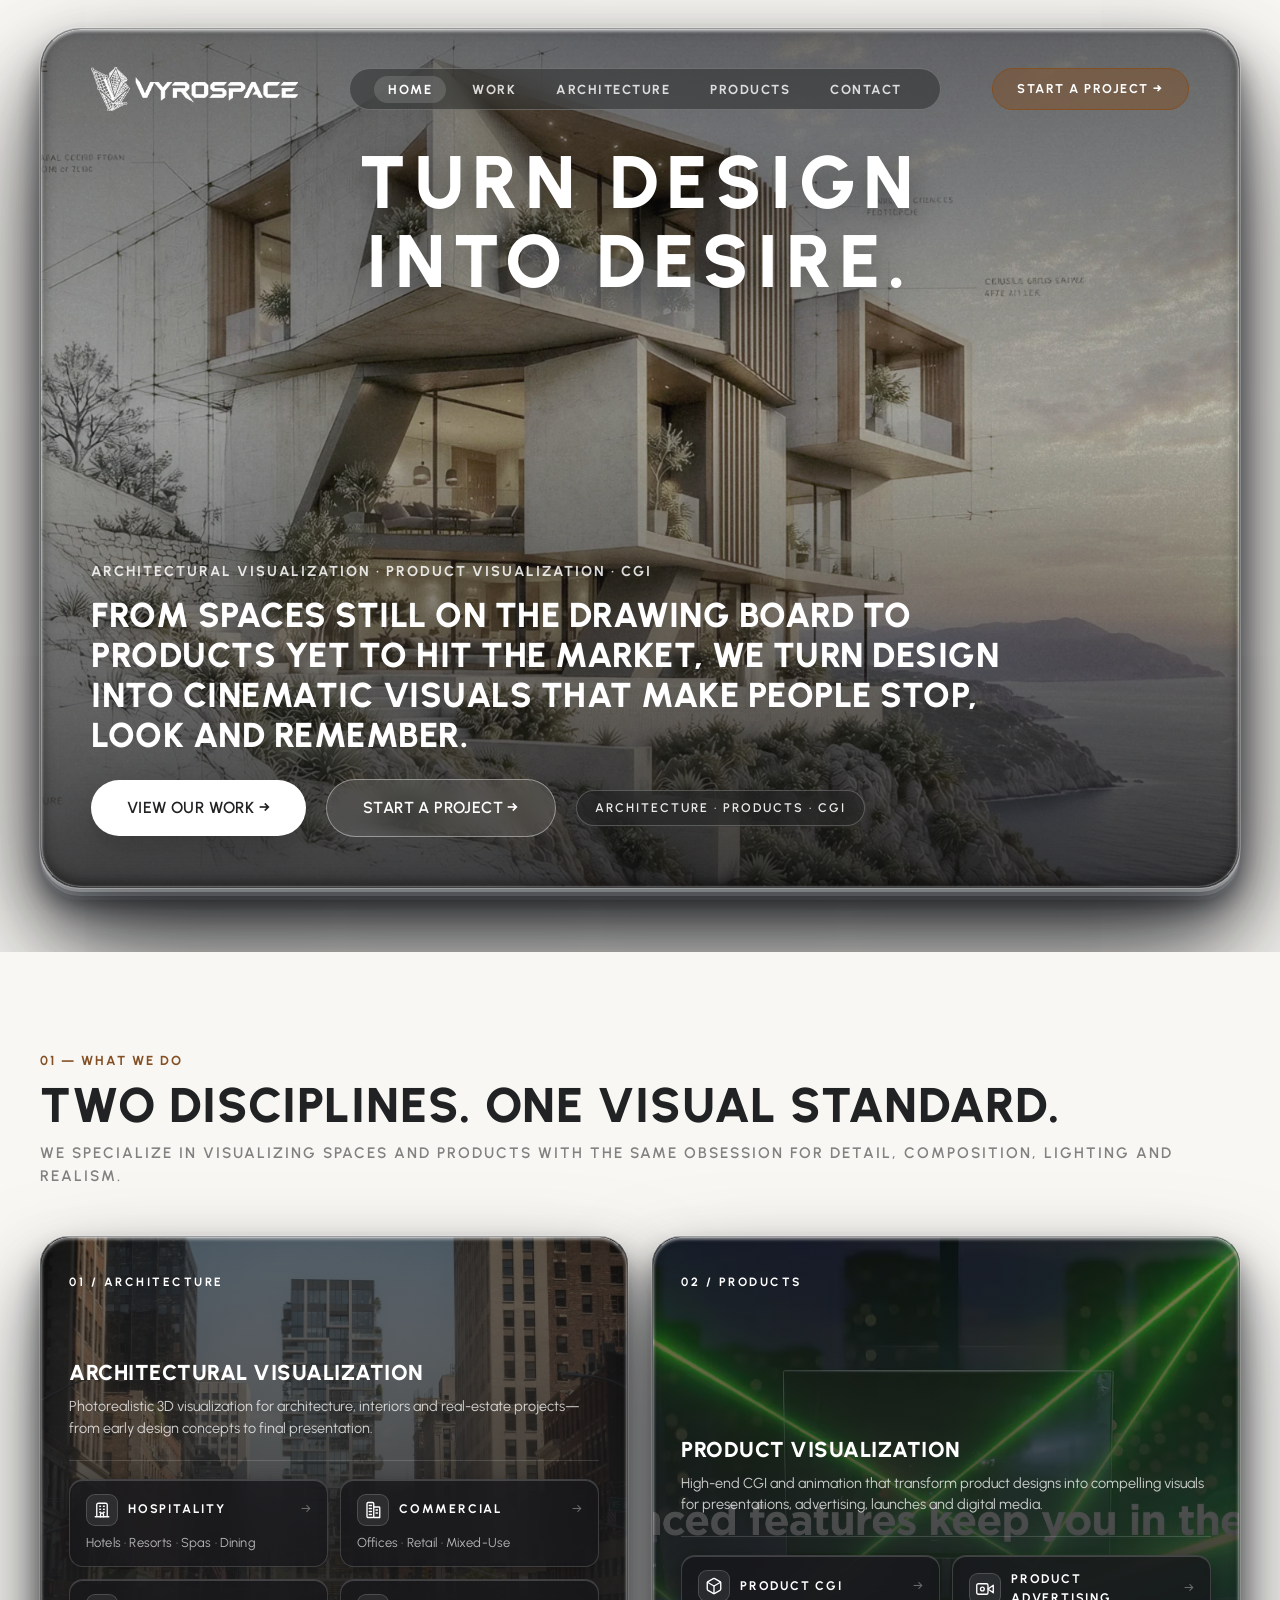
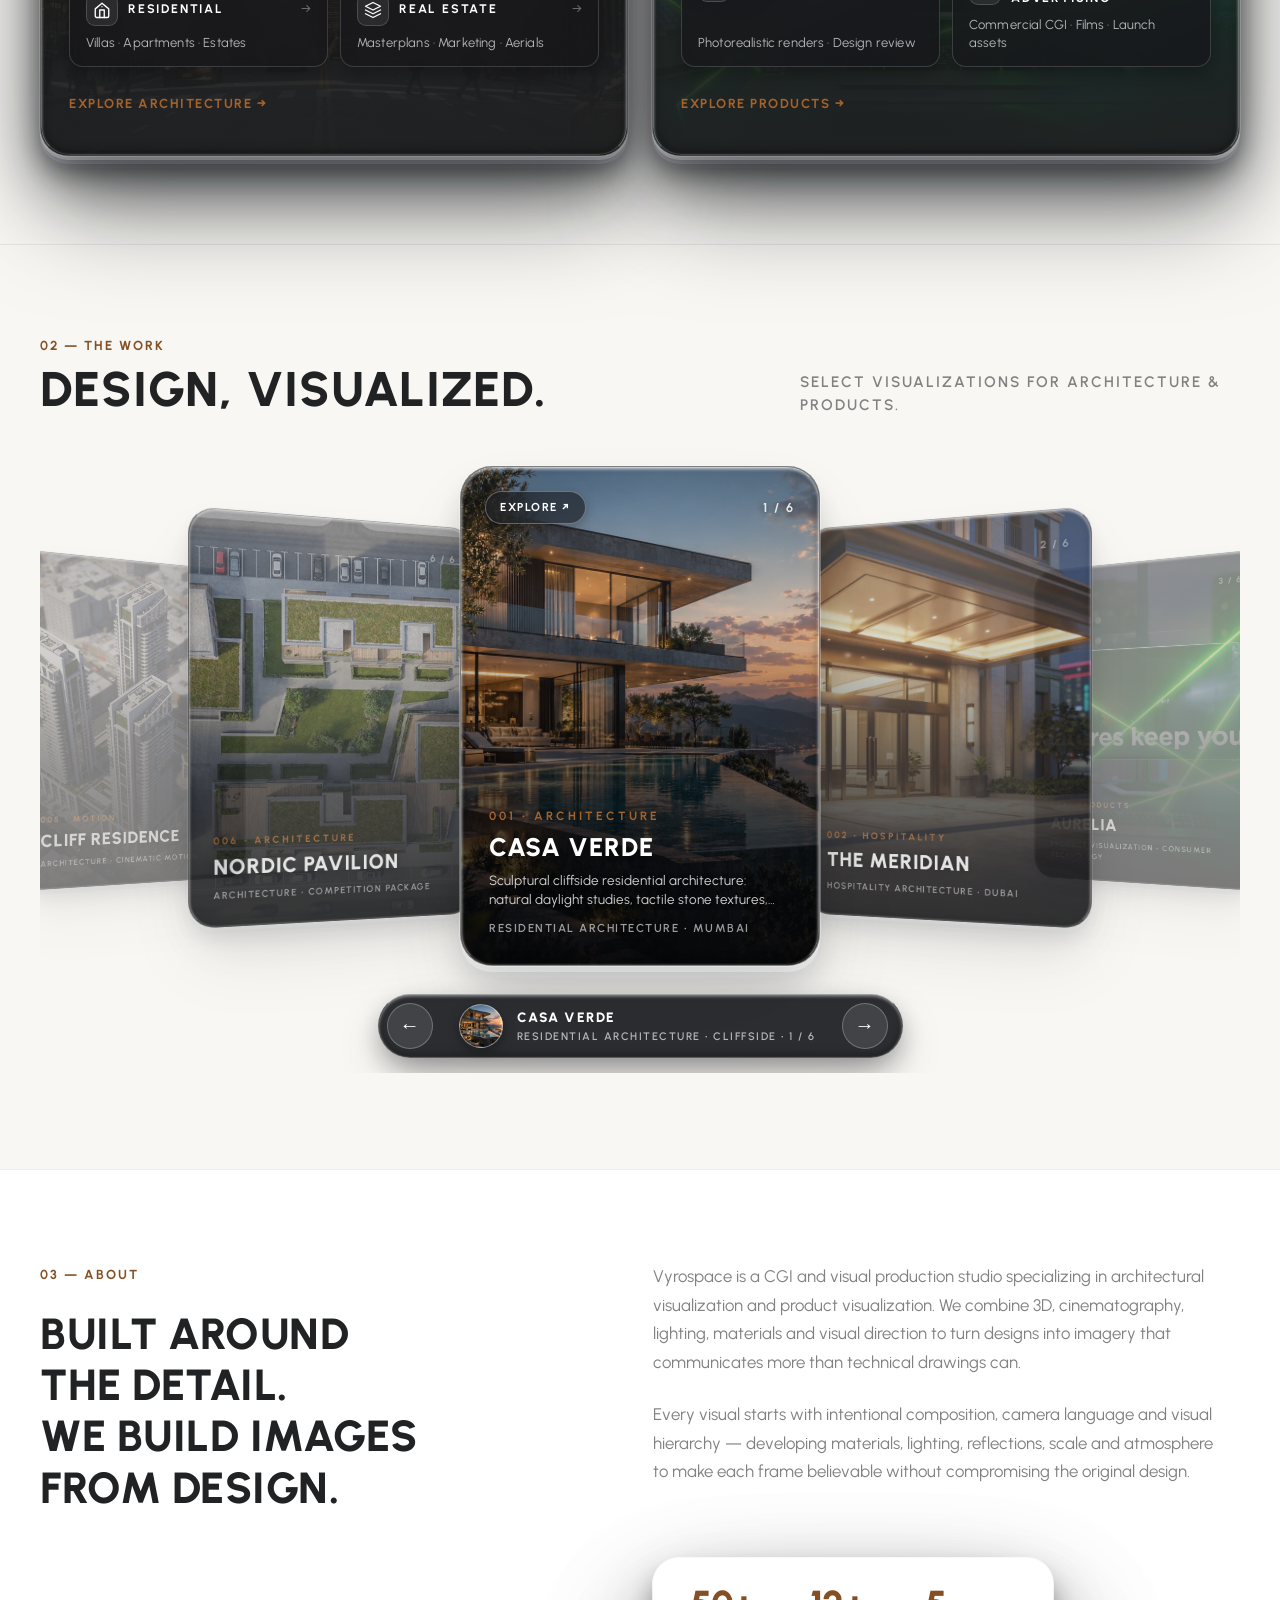
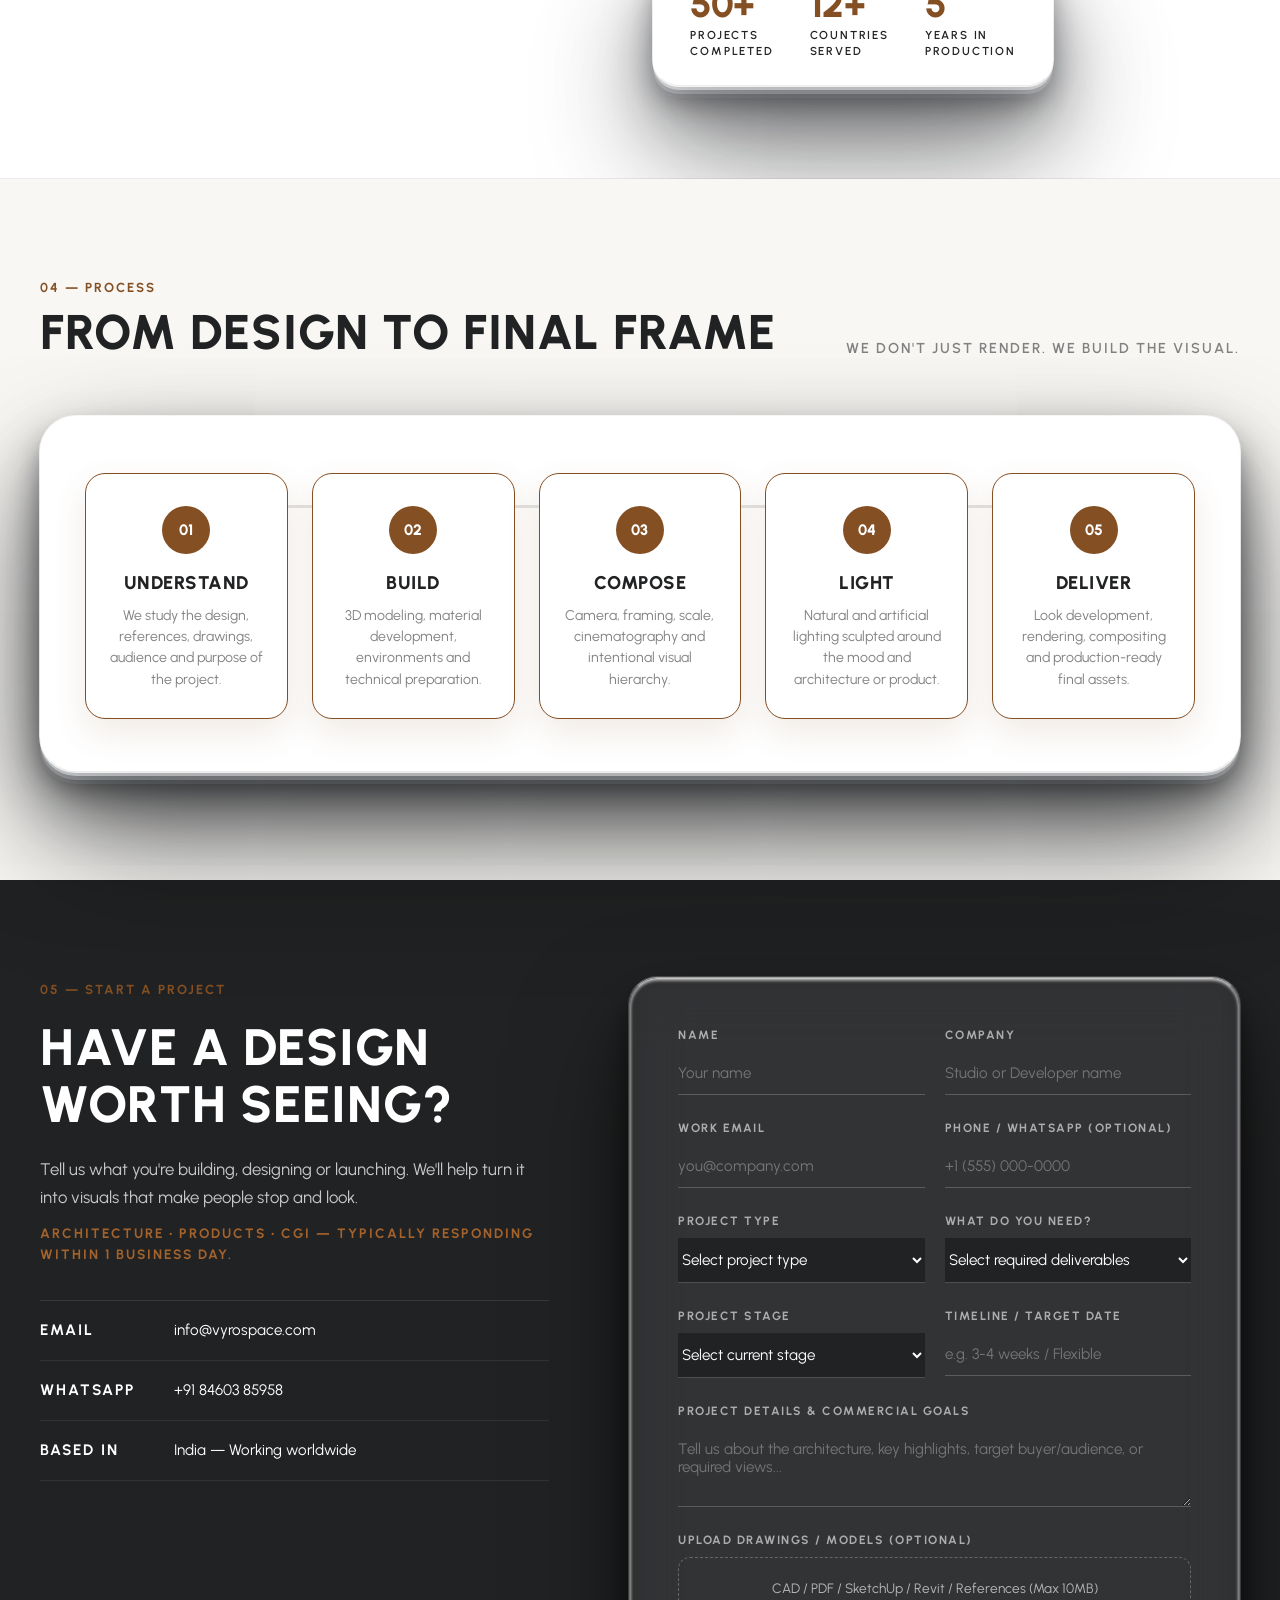
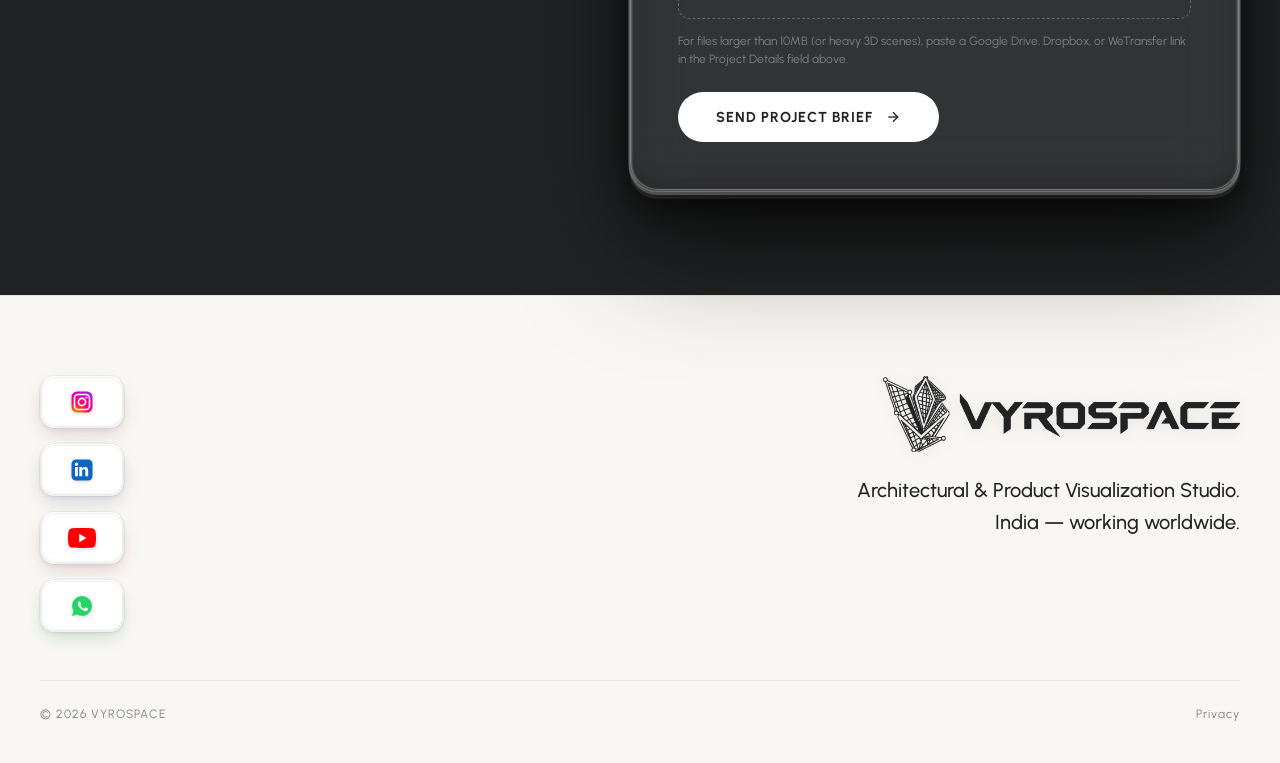
==== commit 7fa5ce57: "Fix section spacing, optimize 3D carousel layout, and connect contact form to info@vyrospace.com" ====
--- a/index.html
+++ b/index.html
@@ -12,7 +12,7 @@
     <link
         href="https://fonts.googleapis.com/css2?family=Urbanist:ital,wght@0,300;0,400;0,500;0,600;0,700;0,800;0,900;1,400&family=Inter:wght@300;400;500;600&display=swap"
         rel="stylesheet">
-    <link rel="stylesheet" href="steelform.css?v=corner-clip-fix">
+    <link rel="stylesheet" href="steelform.css?v=spacing-fix">
     <!-- Preload hero poster for instant paint -->
     <link rel="preload" href="web_images/hero_poster.webp" as="image" type="image/webp">
     <link rel="canonical" href="https://vyrospace.com/">
@@ -666,7 +666,14 @@
                     </ul>
                 </div>
 
-                <form class="contact-form" id="contactForm">
+                <form class="contact-form" id="contactForm" action="https://formsubmit.co/info@vyrospace.com" method="POST" enctype="multipart/form-data">
+                    <!-- FormSubmit Configuration for info@vyrospace.com -->
+                    <input type="hidden" name="_subject" value="New Project Brief Inquiry - Vyrospace">
+                    <input type="hidden" name="_template" value="table">
+                    <input type="hidden" name="_captcha" value="false">
+                    <input type="hidden" name="_next" id="formNext" value="">
+                    <!-- Anti-spam Honeypot -->
+                    <input type="text" name="_honey" style="display:none" tabindex="-1" autocomplete="off">
                     <div class="form-row">
                         <div class="form-field">
                             <label for="name">Name</label>
@@ -738,10 +745,13 @@
                     <div class="form-field">
                         <label for="files">Upload Drawings / Models (Optional)</label>
                         <div class="file-upload">
-                            <input type="file" id="files" name="files" multiple
+                            <input type="file" id="files" name="attachment" multiple
                                 accept=".pdf,.jpg,.jpeg,.png,.dwg,.skp,.rvt,.fbx,.obj,.zip">
-                            <span class="file-upload-text">CAD / PDF / SketchUp / Revit / References</span>
-                        </div>
+                            <span class="file-upload-text">CAD / PDF / SketchUp / Revit / References (Max 10MB)</span>
+                        </div>
+                        <span class="file-note" style="display:block; font-size:0.75rem; color:var(--color-grey); margin-top:5px;">
+                            For files larger than 10MB (or heavy 3D scenes), paste a Google Drive, Dropbox, or WeTransfer link in the Project Details field above.
+                        </span>
                     </div>
                     <button type="submit" class="form-submit btn-submit magnetic-btn">
                         Send Project Brief
@@ -795,9 +805,9 @@
         </div>
     </footer>
 
-    <script src="script.js?v=popup-nav-v2"></script>
-    <script src="motion.js?v=3d-shadows"></script>
-    <script src="steelform.js?v=3d-shadows"></script>
+    <script src="script.js?v=native-upload-v3"></script>
+    <script src="motion.js?v=spacing-fix"></script>
+    <script src="steelform.js?v=spacing-fix"></script>
 </body>
 
 </html>
--- a/steelform.css
+++ b/steelform.css
@@ -667,7 +667,7 @@
    Themed with Luxury Warm Neutral Canvas & Bronze Accents
    ========================================================================== */
 .areas-section {
-    padding: 120px 0 100px;
+    padding: 96px 0 88px;
     background: var(--bg-canvas);
     border-bottom: 1px solid var(--border-subtle);
 }
@@ -860,7 +860,7 @@
     border: 1px solid rgba(255, 255, 255, 0.16);
     border-radius: 14px;
     padding: 14px 16px;
-    box-shadow: 
+    box-shadow:
         0 6px 20px rgba(0, 0, 0, 0.35),
         inset 0 1px 0 rgba(255, 255, 255, 0.18);
     transition: all 0.35s cubic-bezier(0.16, 1, 0.3, 1);
@@ -920,7 +920,7 @@
 .area-card:hover .area-spec-tile {
     background: rgba(26, 28, 32, 0.85);
     border-color: rgba(255, 255, 255, 0.24);
-    box-shadow: 
+    box-shadow:
         0 8px 24px rgba(0, 0, 0, 0.45),
         inset 0 1px 0 rgba(255, 255, 255, 0.22);
 }
@@ -928,7 +928,7 @@
 .area-spec-tile:hover {
     background: rgba(36, 39, 46, 0.94) !important;
     border-color: rgba(255, 255, 255, 0.45) !important;
-    box-shadow: 
+    box-shadow:
         0 12px 30px rgba(0, 0, 0, 0.55),
         inset 0 1px 0 rgba(255, 255, 255, 0.35) !important;
     transform: translateY(-3px);
@@ -978,17 +978,14 @@
    3. ORIGINAL SECTION 02: SELECTED WORK (Cinematic Architectural Tiles)
    ========================================================================== */
 .work-section {
-    min-height: 100vh;
-    display: flex;
-    flex-direction: column;
-    justify-content: center;
-    padding: 60px 0;
+    min-height: auto;
+    padding: 88px 0 96px;
     background: var(--bg-canvas);
-    scroll-margin-top: 0;
+    scroll-margin-top: 24px;
     box-sizing: border-box;
 }
 
-.work-section > .container {
+.work-section>.container {
     width: 100%;
 }
 
@@ -1044,7 +1041,7 @@
 .work-carousel-stage {
     position: relative;
     width: 100%;
-    height: 500px;
+    height: 520px;
     display: flex;
     align-items: center;
     justify-content: center;
@@ -1054,8 +1051,8 @@
 /* Base 3D Card */
 .work-card-3d {
     position: absolute;
-    width: 340px;
-    height: 480px;
+    width: 360px;
+    height: 500px;
     border-radius: 32px;
     overflow: hidden;
     background: var(--color-obsidian);
@@ -1457,36 +1454,43 @@
 
 @media (max-height: 820px) {
     .work-section {
-        padding: 30px 0 40px;
-    }
+        padding: 56px 0 64px;
+    }
+
     .work-header {
-        margin-bottom: 12px;
-    }
+        margin-bottom: 20px;
+    }
+
     .work-carousel-viewport {
-        padding: 8px 0 12px;
-    }
+        padding: 12px 0 14px;
+    }
+
     .work-carousel-stage {
-        height: 440px;
-    }
+        height: 480px;
+    }
+
     .work-card-3d {
-        width: 310px;
-        height: 430px;
-    }
+        width: 336px;
+        height: 468px;
+    }
+
     .work-carousel-controls {
-        margin-top: 10px;
+        margin-top: 14px;
     }
 }
 
 @media (max-height: 700px) {
     .work-section {
-        padding: 20px 0 30px;
-    }
+        padding: 40px 0 48px;
+    }
+
     .work-carousel-stage {
-        height: 380px;
-    }
+        height: 420px;
+    }
+
     .work-card-3d {
-        width: 270px;
-        height: 370px;
+        width: 295px;
+        height: 410px;
     }
 }
 
@@ -1494,7 +1498,7 @@
    4. ORIGINAL SECTION 03: STUDIO STATEMENT (Editorial Gallery Layout)
    ========================================================================== */
 .statement-section {
-    padding: 120px 0;
+    padding: 92px 0;
     background: #FFFFFF;
     border-top: 1px solid var(--border-subtle);
     border-bottom: 1px solid var(--border-subtle);
@@ -1601,7 +1605,7 @@
    ========================================================================== */
 .pipeline-section {
     background: var(--bg-canvas);
-    padding: 120px 0 140px;
+    padding: 96px 0 108px;
     position: relative;
 }
 
@@ -1609,7 +1613,7 @@
     display: flex;
     align-items: flex-end;
     justify-content: space-between;
-    margin-bottom: 80px;
+    margin-bottom: 56px;
     gap: 40px;
     flex-wrap: wrap;
 }
@@ -1776,18 +1780,16 @@
    6. ORIGINAL SECTION 05: CONTACT & REQUEST QUOTE FORM
    ========================================================================== */
 .contact-section {
-    min-height: 100vh;
-    display: flex;
-    flex-direction: column;
-    justify-content: center;
-    padding: 60px 0;
+    min-height: auto;
+    padding: 96px 0 104px;
     background: var(--color-obsidian);
     color: #FFFFFF;
     border-top: 1px solid var(--border-subtle);
+    scroll-margin-top: 24px;
     box-sizing: border-box;
 }
 
-.contact-section > .container {
+.contact-section>.container {
     width: 100%;
 }
 
@@ -2242,25 +2244,33 @@
 
 @media (max-width: 860px) {
     .nav-pill-menu {
-        display: none;
-    }
-
-    .nav-pill-menu.mobile-open {
-        display: flex;
-        flex-direction: column;
-        position: absolute;
-        top: 90px;
-        left: 20px;
-        right: 20px;
-        background: rgba(33, 34, 35, 0.95);
-        backdrop-filter: blur(20px);
-        padding: 30px;
-        border-radius: 24px;
-        z-index: 100;
+        display: none !important;
     }
 
     .mobile-nav-toggle {
         display: flex;
+        align-items: center;
+        justify-content: center;
+        width: 42px;
+        height: 42px;
+        border-radius: 50%;
+        background: rgba(33, 34, 35, 0.65);
+        backdrop-filter: blur(14px);
+        -webkit-backdrop-filter: blur(14px);
+        border: 1px solid rgba(255, 255, 255, 0.25);
+        color: #FFFFFF;
+        font-size: 1.25rem;
+        cursor: pointer;
+        transition: var(--transition-smooth);
+        -webkit-tap-highlight-color: transparent;
+        flex-shrink: 0;
+    }
+
+    .mobile-nav-toggle:hover,
+    .mobile-nav-toggle:active {
+        background: rgba(255, 255, 255, 0.18);
+        border-color: rgba(255, 255, 255, 0.45);
+        transform: scale(1.04);
     }
 
     .hero-bottom-grid {
@@ -2301,8 +2311,8 @@
 
 @media (max-width: 768px) {
     .hero-stadium {
-        padding: 30px 24px 36px;
-        min-height: 680px;
+        padding: 26px 20px 30px;
+        min-height: min(680px, calc(100svh - 24px));
     }
 
     .hero-narrative {
@@ -2311,21 +2321,21 @@
     }
 
     .hero-headline {
-        font-size: clamp(1.2rem, 5vw, 1.6rem);
-        line-height: 1.25;
-        margin-bottom: 20px;
+        font-size: clamp(1.05rem, 4.5vw, 1.4rem);
+        line-height: 1.3;
+        margin-bottom: 18px;
         word-break: break-word;
         overflow-wrap: break-word;
     }
 
     .hero-actions-row {
-        gap: 12px;
+        gap: 10px;
         width: 100%;
     }
 
     .hero-actions-row .btn-pill {
-        padding: 13px 26px;
-        font-size: 0.8rem;
+        padding: 12px 22px;
+        font-size: 0.78rem;
     }
 
     .hero-social-proof {
@@ -2387,7 +2397,7 @@
     }
 
     .hero-stadium {
-        padding: 24px 18px 28px;
+        padding: 20px 16px 24px;
         min-height: auto;
     }
 
@@ -2396,9 +2406,9 @@
     }
 
     .hero-headline {
-        font-size: clamp(1.05rem, 4.7vw, 1.3rem);
-        line-height: 1.3;
-        margin-bottom: 18px;
+        font-size: clamp(0.94rem, 4.2vw, 1.15rem);
+        line-height: 1.35;
+        margin-bottom: 14px;
         word-break: break-word;
         overflow-wrap: break-word;
     }
@@ -2407,21 +2417,27 @@
         flex-direction: column;
         align-items: stretch;
         width: 100%;
-        gap: 10px;
+        gap: 8px;
     }
 
     .hero-actions-row .btn-pill {
         width: 100%;
         text-align: center;
         justify-content: center;
-        padding: 13px 20px;
-        font-size: 0.82rem;
+        padding: 11px 18px;
+        font-size: 0.78rem;
     }
 
     .hero-social-proof {
         width: 100%;
         justify-content: center;
-        margin-top: 4px;
+        margin-top: 2px;
+        padding: 4px 10px;
+    }
+
+    .social-proof-text {
+        font-size: 0.68rem;
+        letter-spacing: 1.5px;
     }
 
     .hero-stat-card,
@@ -2523,10 +2539,17 @@
 
 @media (max-width: 768px) {
     .sticky-cta {
-        right: 16px;
-        bottom: 16px;
-        padding: 10px 18px;
+        right: max(14px, env(safe-area-inset-right));
+        bottom: max(16px, env(safe-area-inset-bottom));
+        padding: 9px 18px;
         font-size: 0.72rem;
+    }
+
+    body.mobile-nav-locked .sticky-cta,
+    body.mobile-nav-locked .floating-header {
+        opacity: 0 !important;
+        pointer-events: none !important;
+        visibility: hidden !important;
     }
 
     .footer-inner {
@@ -2587,6 +2610,7 @@
     background: var(--color-bronze);
     color: #FFFFFF;
 }
+
 /* Clean High-DPI image and icon rendering without GPU layer thrashing */
 img {
     max-width: 100%;
@@ -2742,23 +2766,23 @@
         top: 16px;
         width: calc(100% - 32px);
     }
-    
+
     .floating-nav-inner {
         padding: 8px 20px;
     }
-    
+
     .floating-nav-logo {
         height: 32px;
         max-width: 150px;
     }
-    
+
     .floating-pill-list a,
     .floating-nav-link {
         font-size: 0.74rem;
         padding: 6px 14px;
         letter-spacing: 1.2px;
     }
-    
+
     .floating-nav-cta {
         padding: 8px 18px;
         font-size: 0.74rem;
@@ -2768,27 +2792,321 @@
 
 @media (max-width: 720px) {
     .floating-header {
-        top: 12px;
+        top: max(10px, env(safe-area-inset-top));
         width: calc(100% - 24px);
     }
 
     .floating-nav-inner {
-        padding: 8px 16px;
+        padding: 7px 14px;
     }
 
     .floating-nav-menu {
-        display: none;
+        display: none !important;
     }
 
     .floating-nav-logo {
         height: 28px;
-        max-width: 130px;
+        max-width: 120px;
     }
 
     .floating-nav-cta {
-        padding: 7px 16px;
-        font-size: 0.72rem;
-        letter-spacing: 1px;
-    }
-}
-
+        padding: 6px 14px;
+        font-size: 0.70rem;
+        letter-spacing: 0.8px;
+    }
+
+    .floating-mobile-toggle {
+        display: flex;
+        align-items: center;
+        justify-content: center;
+        width: 38px;
+        height: 38px;
+        border-radius: 50%;
+        background: rgba(255, 255, 255, 0.10);
+        border: 1px solid rgba(255, 255, 255, 0.22);
+        color: #FFFFFF;
+        font-size: 1.2rem;
+        cursor: pointer;
+        line-height: 1;
+        transition: var(--transition-smooth);
+        flex-shrink: 0;
+        -webkit-tap-highlight-color: transparent;
+    }
+
+    .floating-mobile-toggle:hover,
+    .floating-mobile-toggle:active {
+        background: rgba(255, 255, 255, 0.22);
+        transform: scale(1.05);
+    }
+}
+
+@media (max-width: 480px) {
+    .floating-nav-cta {
+        display: none;
+    }
+}
+
+@media (min-width: 721px) {
+    .floating-mobile-toggle {
+        display: none !important;
+    }
+}
+
+/* ==========================================================================
+   10. MOBILE NAVIGATION DRAWER (iOS & Android Luxury System)
+   ========================================================================== */
+.mobile-drawer-overlay {
+    position: fixed;
+    inset: 0;
+    z-index: 100000;
+    display: flex;
+    justify-content: flex-end;
+    visibility: hidden;
+    opacity: 0;
+    pointer-events: none;
+    transition: opacity 0.32s cubic-bezier(0.16, 1, 0.3, 1), visibility 0.32s ease;
+    overflow: hidden;
+}
+
+.mobile-drawer-overlay.is-open {
+    visibility: visible;
+    opacity: 1;
+    pointer-events: auto;
+}
+
+.mobile-drawer-backdrop {
+    position: absolute;
+    inset: 0;
+    background: rgba(10, 11, 13, 0.75);
+    backdrop-filter: blur(16px);
+    -webkit-backdrop-filter: blur(16px);
+    opacity: 0;
+    transition: opacity 0.32s ease;
+}
+
+.mobile-drawer-overlay.is-open .mobile-drawer-backdrop {
+    opacity: 1;
+}
+
+.mobile-drawer-panel {
+    position: relative;
+    width: 100%;
+    max-width: 400px;
+    height: 100%;
+    height: 100dvh;
+    background: linear-gradient(180deg, rgba(24, 25, 28, 0.98) 0%, rgba(18, 19, 21, 0.99) 100%);
+    backdrop-filter: blur(36px) saturate(190%);
+    -webkit-backdrop-filter: blur(36px) saturate(190%);
+    border-left: 1px solid rgba(255, 255, 255, 0.16);
+    box-shadow: -16px 0 48px rgba(0, 0, 0, 0.65);
+    display: flex;
+    flex-direction: column;
+    justify-content: space-between;
+    transform: translateX(100%);
+    transition: transform 0.35s cubic-bezier(0.16, 1, 0.3, 1);
+    padding: max(20px, env(safe-area-inset-top)) max(22px, env(safe-area-inset-right)) max(24px, env(safe-area-inset-bottom)) max(22px, env(safe-area-inset-left));
+    box-sizing: border-box;
+    overscroll-behavior: contain;
+    z-index: 2;
+}
+
+.mobile-drawer-overlay.is-open .mobile-drawer-panel {
+    transform: translateX(0);
+}
+
+/* Header inside Drawer */
+.mobile-drawer-header {
+    display: flex;
+    align-items: center;
+    justify-content: space-between;
+    padding-bottom: 16px;
+    border-bottom: 1px solid rgba(255, 255, 255, 0.08);
+}
+
+.mobile-drawer-brand {
+    display: inline-flex;
+    align-items: center;
+    text-decoration: none;
+}
+
+.mobile-drawer-logo {
+    height: 32px;
+    width: auto;
+    max-width: 140px;
+    object-fit: contain;
+    filter: brightness(0) invert(1);
+}
+
+.mobile-drawer-close {
+    width: 42px;
+    height: 42px;
+    border-radius: 50%;
+    background: rgba(255, 255, 255, 0.08);
+    border: 1px solid rgba(255, 255, 255, 0.18);
+    color: #FFFFFF;
+    font-size: 1.4rem;
+    display: flex;
+    align-items: center;
+    justify-content: center;
+    cursor: pointer;
+    line-height: 1;
+    transition: background 0.2s, transform 0.2s;
+    -webkit-tap-highlight-color: transparent;
+}
+
+.mobile-drawer-close:hover,
+.mobile-drawer-close:active {
+    background: rgba(255, 255, 255, 0.20);
+    transform: scale(1.06);
+}
+
+/* Body / Navigation List inside Drawer */
+.mobile-drawer-body {
+    flex: 1;
+    overflow-y: auto;
+    -webkit-overflow-scrolling: touch;
+    padding: 20px 0;
+    display: flex;
+    flex-direction: column;
+    justify-content: center;
+}
+
+.mobile-drawer-links {
+    list-style: none;
+    margin: 0;
+    padding: 0;
+    display: flex;
+    flex-direction: column;
+    gap: 4px;
+}
+
+.mobile-drawer-links li {
+    margin: 0;
+    padding: 0;
+}
+
+.mobile-drawer-link {
+    display: flex;
+    align-items: center;
+    justify-content: space-between;
+    padding: 14px 16px;
+    border-radius: 14px;
+    text-decoration: none;
+    transition: background 0.2s ease, transform 0.2s ease;
+    -webkit-tap-highlight-color: transparent;
+}
+
+.mobile-drawer-link:active,
+.mobile-drawer-link:hover,
+.mobile-drawer-link.active {
+    background: rgba(255, 255, 255, 0.08);
+}
+
+.m-link-left {
+    display: flex;
+    align-items: baseline;
+    gap: 14px;
+}
+
+.m-link-num {
+    font-family: var(--font-primary);
+    font-size: 0.74rem;
+    font-weight: 700;
+    letter-spacing: 1.5px;
+    color: var(--color-bronze);
+    opacity: 0.95;
+}
+
+.m-link-text {
+    font-family: var(--font-primary);
+    font-size: 1.25rem;
+    font-weight: 800;
+    letter-spacing: 1.8px;
+    text-transform: uppercase;
+    color: #FFFFFF;
+}
+
+
+
+/* Footer inside Drawer */
+.mobile-drawer-footer {
+    display: flex;
+    flex-direction: column;
+    gap: 12px;
+    padding-top: 16px;
+    border-top: 1px solid rgba(255, 255, 255, 0.08);
+}
+
+.mobile-drawer-cta {
+    display: flex;
+    align-items: center;
+    justify-content: center;
+    width: 100%;
+    padding: 13px 20px;
+    background: var(--color-bronze);
+    color: #FFFFFF;
+    font-family: var(--font-primary);
+    font-size: 0.82rem;
+    font-weight: 800;
+    letter-spacing: 1.4px;
+    text-transform: uppercase;
+    text-decoration: none;
+    border-radius: var(--radius-pill);
+    border: 1px solid rgba(255, 255, 255, 0.28);
+    box-shadow: 0 4px 18px rgba(132, 79, 35, 0.42);
+    transition: transform 0.2s ease, box-shadow 0.2s ease;
+}
+
+.mobile-drawer-cta:active {
+    transform: scale(0.98);
+}
+
+.mobile-drawer-quick-row {
+    display: grid;
+    grid-template-columns: 1fr 1fr;
+    gap: 8px;
+}
+
+.m-quick-btn {
+    display: inline-flex;
+    align-items: center;
+    justify-content: center;
+    gap: 7px;
+    padding: 8px 12px;
+    background: rgba(255, 255, 255, 0.06);
+    border: 1px solid rgba(255, 255, 255, 0.12);
+    border-radius: var(--radius-pill);
+    color: rgba(255, 255, 255, 0.85);
+    font-family: var(--font-primary);
+    font-size: 0.70rem;
+    font-weight: 700;
+    letter-spacing: 0.8px;
+    text-decoration: none;
+    transition: background 0.2s ease;
+}
+
+.m-quick-btn:hover,
+.m-quick-btn:active {
+    background: rgba(255, 255, 255, 0.14);
+    color: #FFFFFF;
+}
+
+.m-quick-btn img,
+.m-quick-btn svg {
+    width: 15px;
+    height: 15px;
+    object-fit: contain;
+}
+
+/* Background scroll lock when mobile drawer is open */
+body.mobile-nav-locked,
+html.mobile-nav-locked {
+    overflow: hidden !important;
+    touch-action: none !important;
+}
+
+@media (min-width: 861px) {
+    .mobile-drawer-overlay {
+        display: none !important;
+    }
+}
